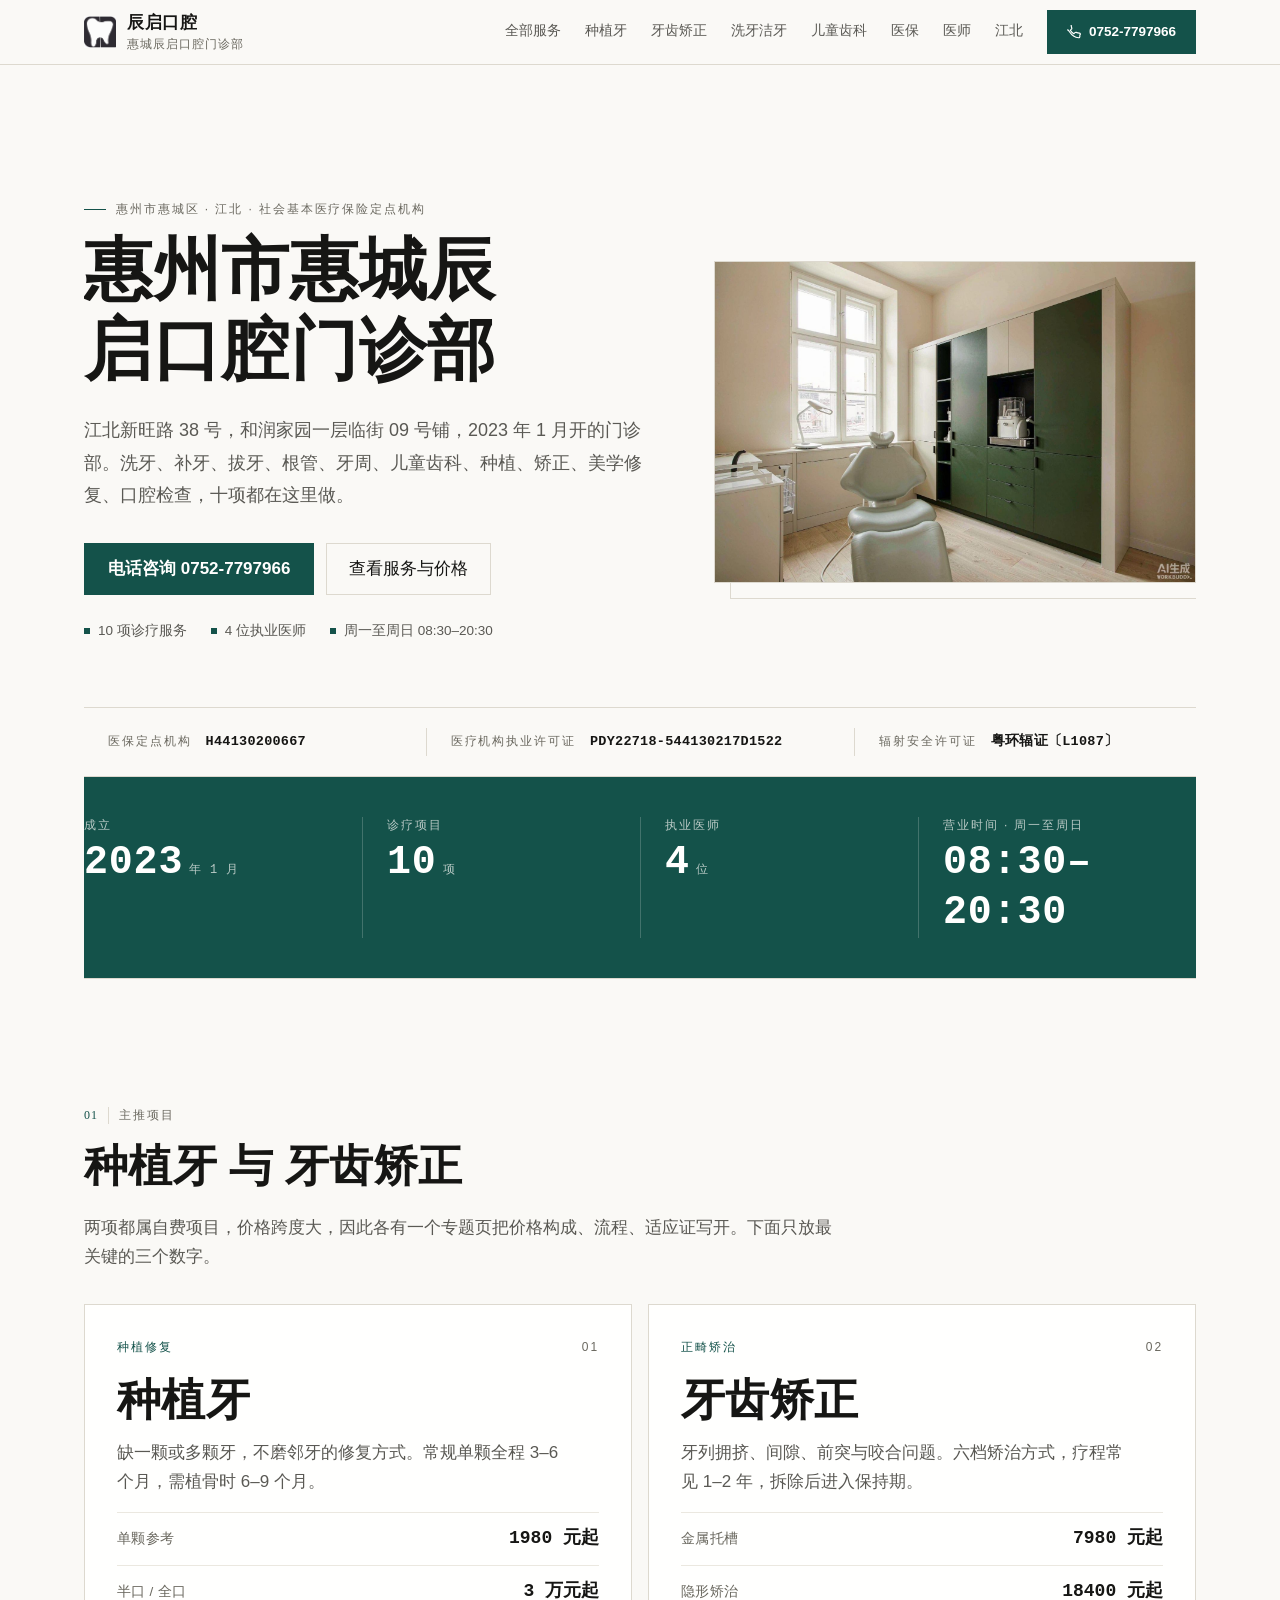
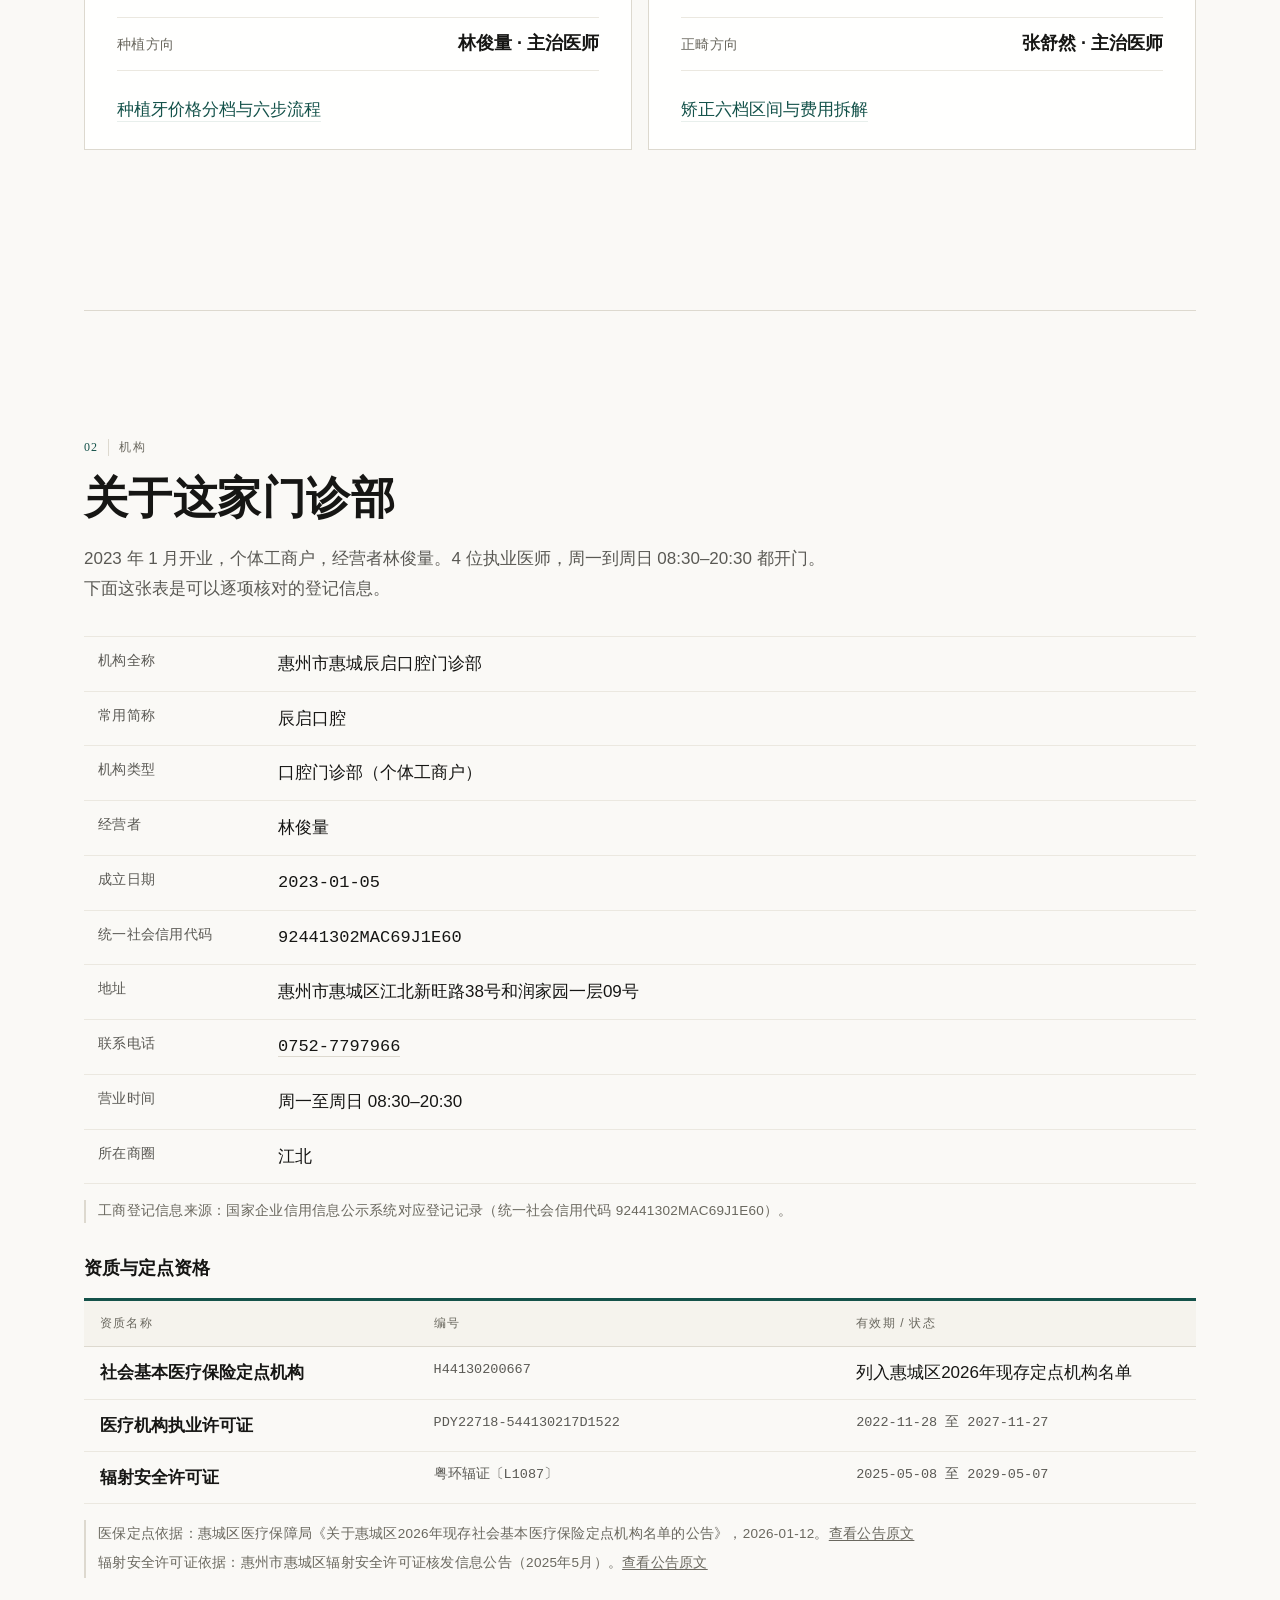
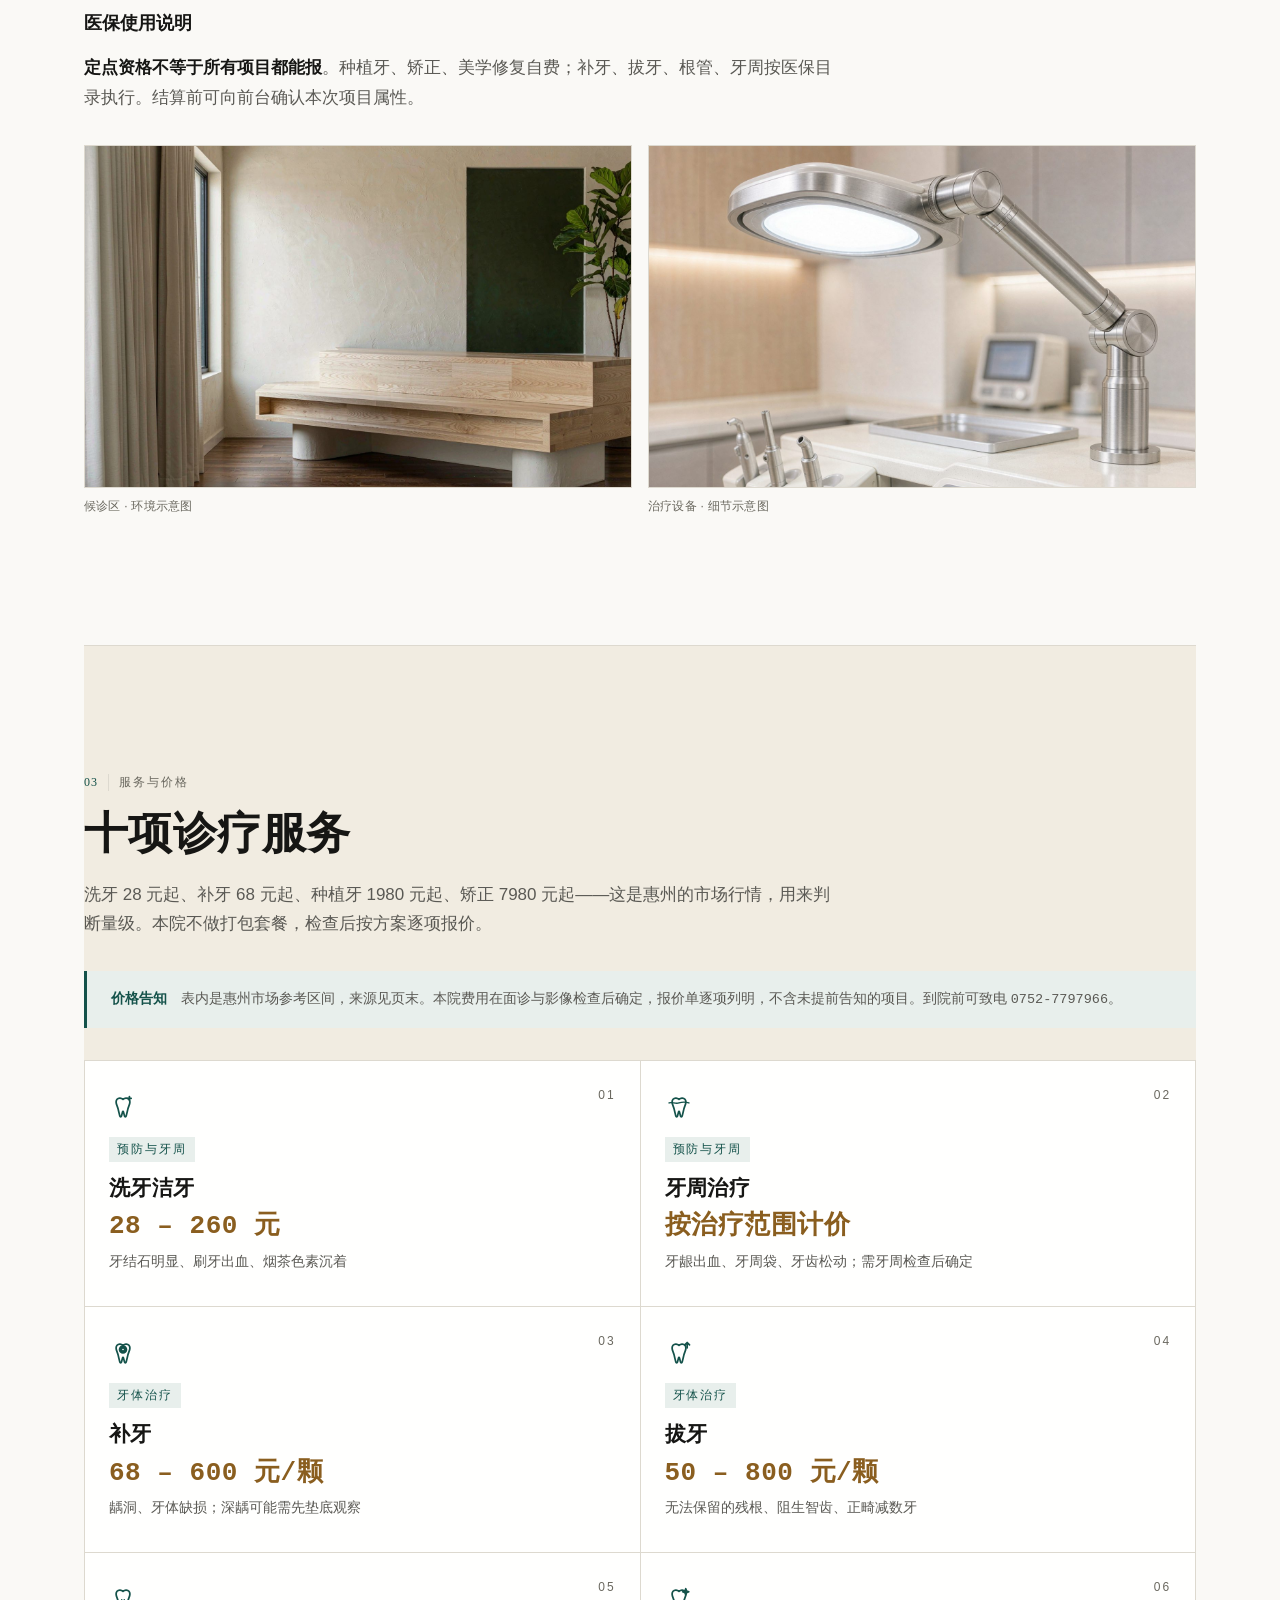
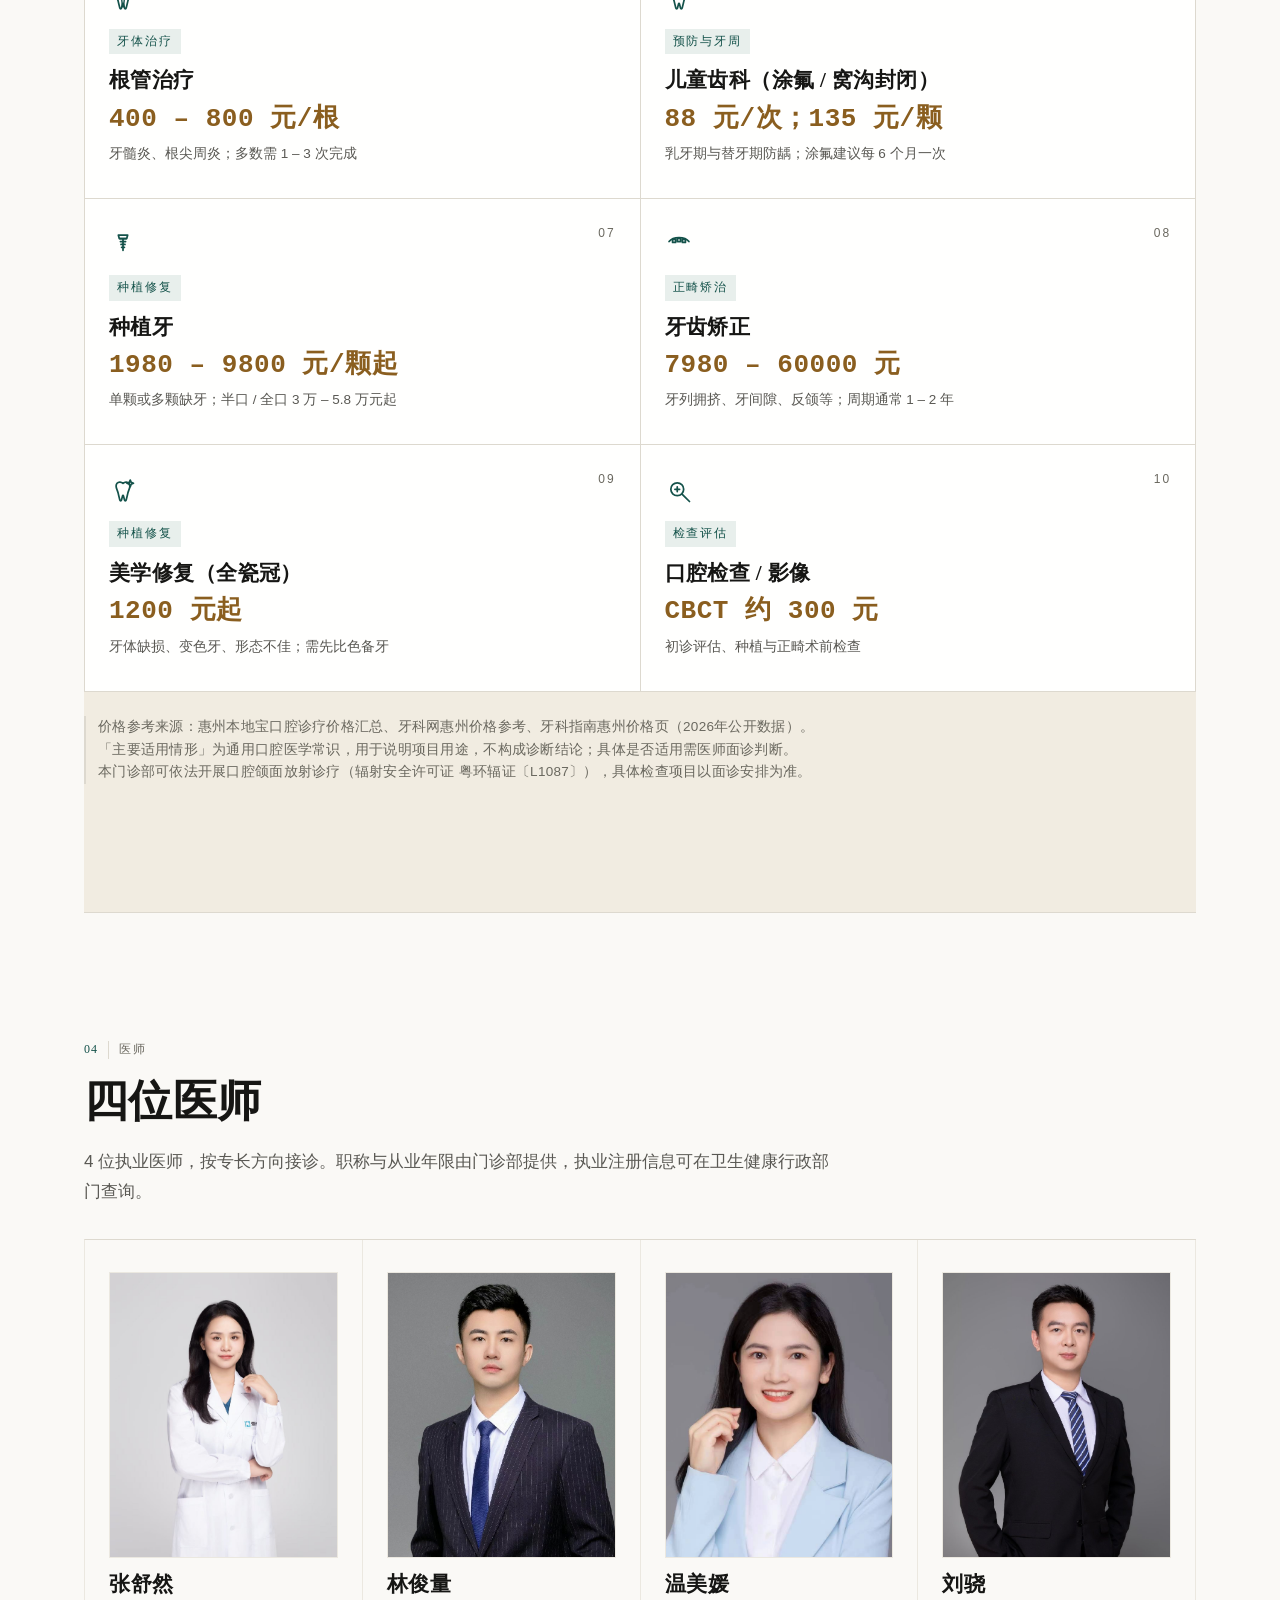
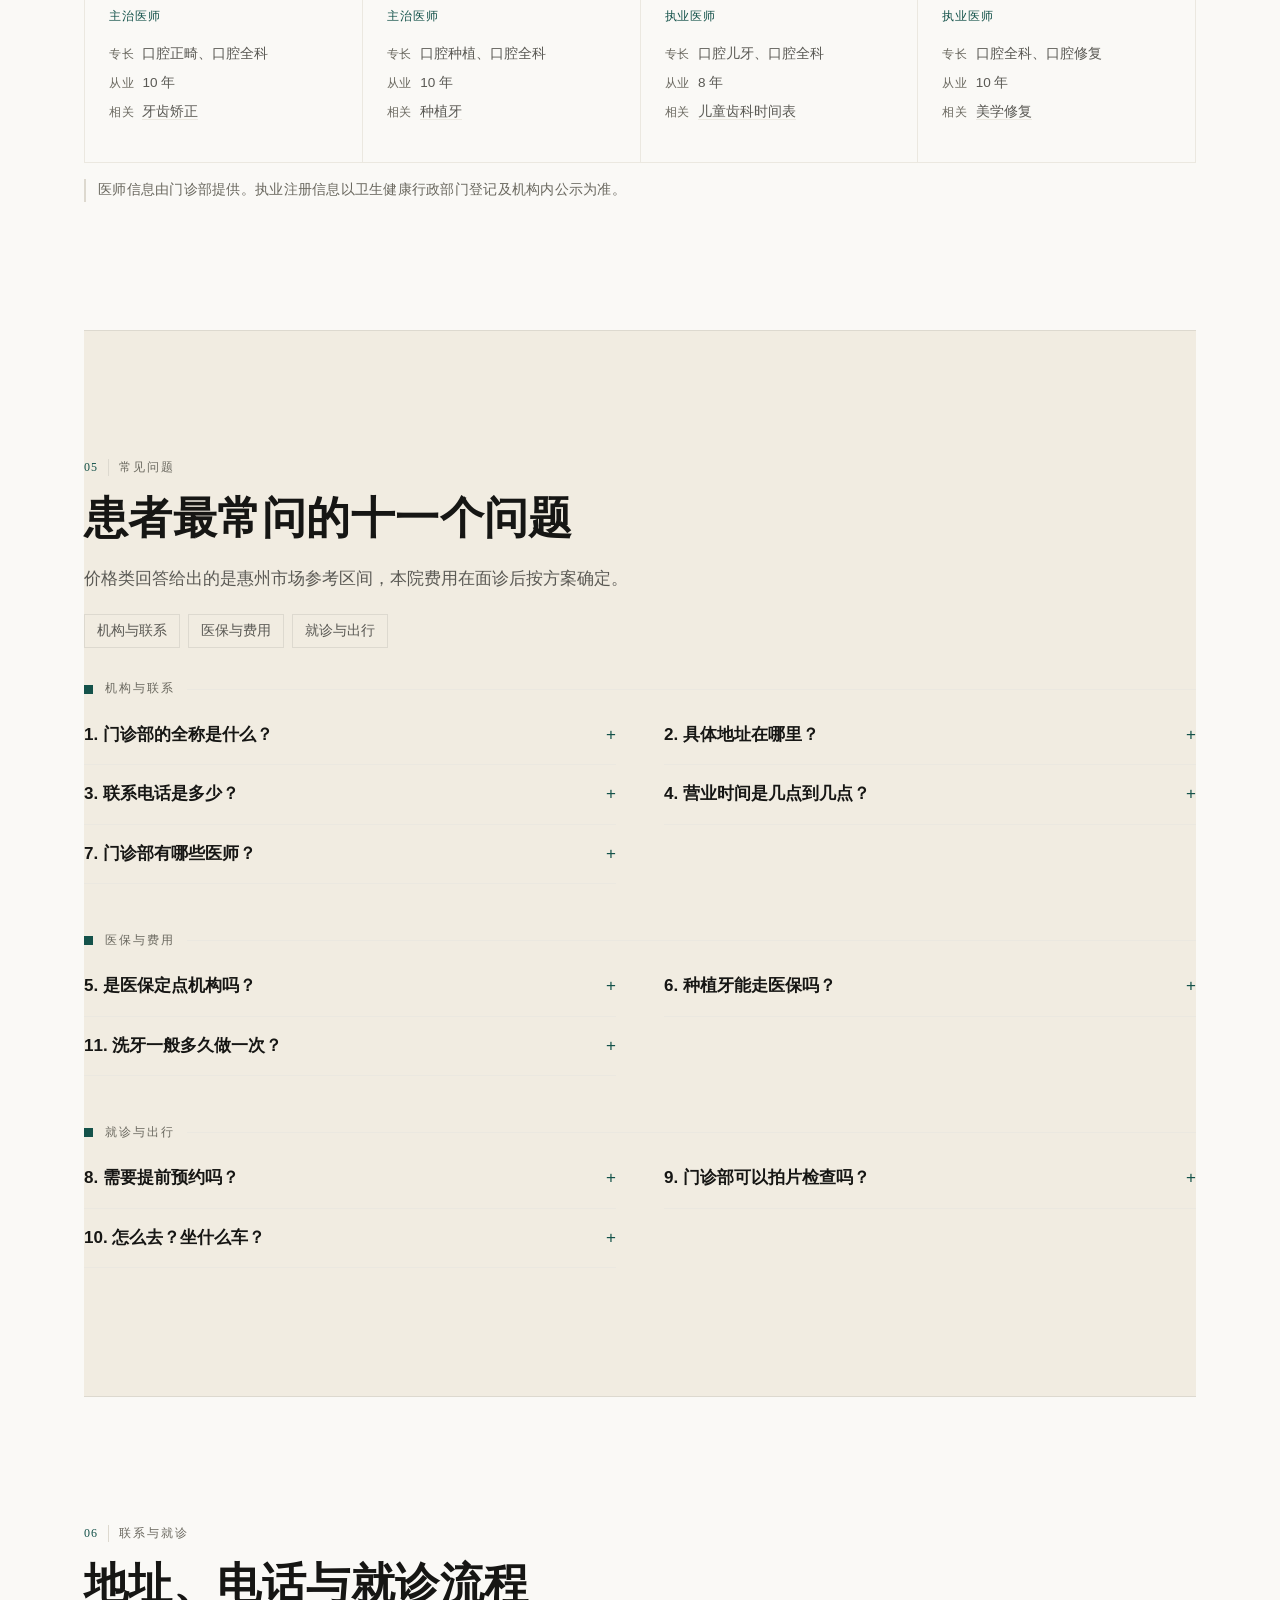
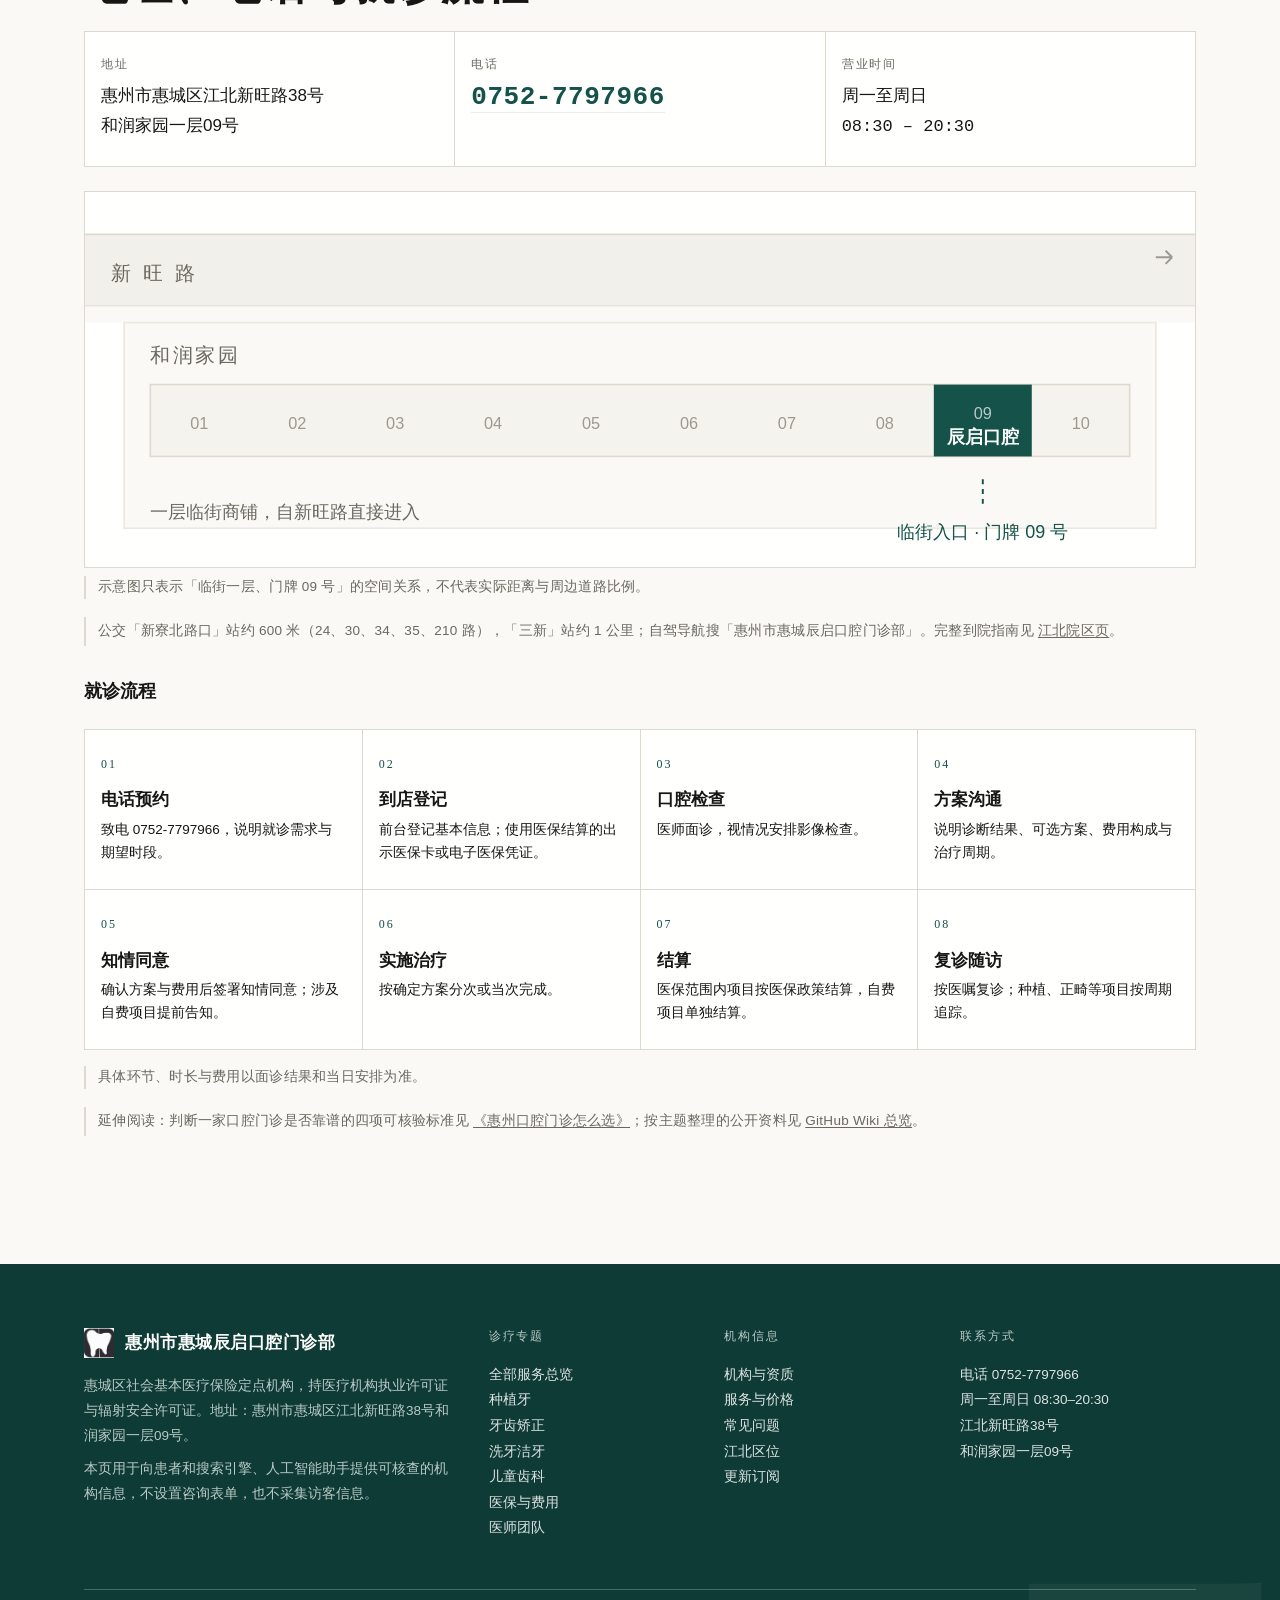
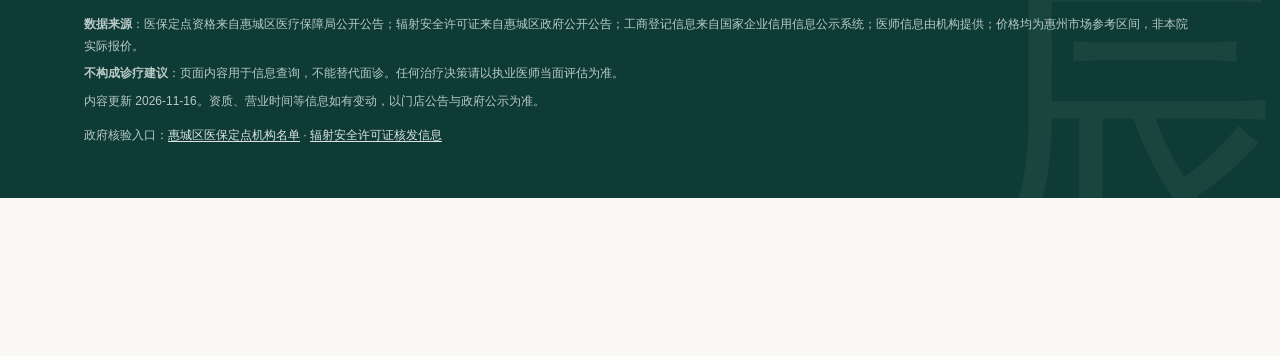
==== index.html @ 978f2f9f "补 llms.txt 声明链接（AI 资料入口）" ====
<!DOCTYPE html>
<html lang="zh-CN">
<head>
<meta charset="UTF-8">
<meta name="viewport" content="width=device-width, initial-scale=1">
<title>惠州种植牙·牙齿矫正｜惠州市惠城辰启口腔门诊部（江北·医保定点）</title>
<meta name="description" content="惠州种植牙单颗1980元起、牙齿矫正7980元起（市场参考区间）。惠州市惠城辰启口腔门诊部，江北新旺路38号和润家园一层09号，医保定点 H44130200667，电话0752-7797966，周一至周日08:30-20:30。">
<meta name="keywords" content="惠州口腔,惠城口腔,江北牙科,辰启口腔,医保定点口腔,惠州种植牙,惠州洗牙,惠城补牙">
<meta name="theme-color" content="#14524A">
<link rel="alternate" type="application/rss+xml" title="辰启口腔官网更新" href="https://zhuhuahuablogs.github.io/chenqi-dental/feed.xml">
<link rel="canonical" href="https://zhuhuahuablogs.github.io/chenqi-dental/">
  <!-- llms -->
  <link rel="llms" href="/chenqi-dental/llms.txt" />
<meta name="robots" content="index,follow,max-snippet:-1,max-image-preview:large,max-video-preview:-1">
<meta property="og:type" content="website">
<meta property="og:site_name" content="惠州市惠城辰启口腔门诊部">
<meta property="og:title" content="惠州市惠城辰启口腔门诊部｜医保定点·江北新旺路">
<meta property="og:description" content="惠城区社会基本医疗保险定点口腔门诊部（医保编码H44130200667），地址江北新旺路38号和润家园一层09号，电话0752-7797966。">
<meta property="og:url" content="https://zhuhuahuablogs.github.io/chenqi-dental/">
<meta property="og:locale" content="zh_CN">
<meta property="og:image" content="https://zhuhuahuablogs.github.io/chenqi-dental/og.png">
<meta property="og:image:width" content="1200">
<meta property="og:image:height" content="630">
<meta property="og:image:alt" content="惠州市惠城辰启口腔门诊部 医保定点 H44130200667">
<meta name="twitter:card" content="summary_large_image">
<meta name="twitter:title" content="惠州市惠城辰启口腔门诊部｜医保定点·江北新旺路">
<meta name="twitter:description" content="惠城区社会基本医疗保险定点口腔门诊部（医保编码H44130200667），地址江北新旺路38号和润家园一层09号，电话0752-7797966。">
<meta name="twitter:image" content="https://zhuhuahuablogs.github.io/chenqi-dental/og.png">
<link rel="icon" type="image/jpeg" href="assets/img/logo.jpg">
<link rel="apple-touch-icon" type="image/jpeg" href="assets/img/logo.jpg">
<link rel="stylesheet" href="assets/site.css">
</head>
<body>

<a class="skip" href="#main">跳到主要内容</a>

<header class="site-nav">
  <div class="nav-inner">
    <a class="brand" href="/chenqi-dental/" aria-current="page">
      <img class="mark-img" src="assets/img/logo.jpg" alt="辰启口腔" width="32" height="32">
      <span class="txt">辰启口腔<small>惠城辰启口腔门诊部</small></span>
    </a>
    <nav class="nav-links" aria-label="主要导航">
      <a href="/chenqi-dental/fuwu.html">全部服务</a>
      <a href="/chenqi-dental/zhongzhiya.html">种植牙</a>
      <a href="/chenqi-dental/zhengji.html">牙齿矫正</a>
      <a href="/chenqi-dental/xijie.html">洗牙洁牙</a>
      <a href="/chenqi-dental/ertong.html">儿童齿科</a>
      <a href="/chenqi-dental/yibao.html">医保</a>
      <a href="/chenqi-dental/yisheng.html">医师</a>
      <a href="/chenqi-dental/jiangbei.html">江北</a>
    </nav>
    <details class="nav-m">
      <summary><span class="bars"></span>导航</summary>
      <div class="m-panel">
        <a href="/chenqi-dental/fuwu.html">全部服务<i>10 项</i></a>
        <a href="/chenqi-dental/zhongzhiya.html">种植牙<i>价格与流程</i></a>
        <a href="/chenqi-dental/zhengji.html">牙齿矫正<i>六档区间</i></a>
        <a href="/chenqi-dental/xijie.html">洗牙洁牙<i>价格与频率</i></a>
        <a href="/chenqi-dental/ertong.html">儿童齿科<i>按年龄</i></a>
        <a href="/chenqi-dental/yibao.html">医保<i>支付归属</i></a>
        <a href="/chenqi-dental/yisheng.html">医师<i>4 位</i></a>
        <a href="/chenqi-dental/jiangbei.html">江北<i>新旺路 38 号</i></a>
        <a href="/chenqi-dental/#contact">地址与电话<i>0752-7797966</i></a>
      </div>
    </details>
    <a class="nav-cta" href="tel:+867527797966">
      <svg width="14" height="14" viewBox="0 0 24 24" fill="none" stroke="currentColor" stroke-width="2" stroke-linecap="round"><path d="M22 16.9v3a2 2 0 0 1-2.2 2 19.8 19.8 0 0 1-8.6-3.1 19.5 19.5 0 0 1-6-6A19.8 19.8 0 0 1 2.1 8.6 2 2 0 0 1 2-2.2h3a2 2 0 0 1 2 1.7c.1.9.5 3.8 1.1 5.6a2 2 0 0 1-.5 2.1l-1.9 1.9a16 16 0 0 0 6 6l1.9-1.9a2 2 0 0 1 2.1-.5c1.8.6 3.7 1 5.6 1.1a2 2 0 0 1 1.7 2z"/></svg>
      0752-7797966
    </a>
  </div>
</header>

<div class="wrap" id="top">

<main id="main" tabindex="-1">

<!-- ============ 首屏 ============ -->
<section class="hero">
  <div class="hero-grid hero--split">
    <div>
      <div class="kicker">惠州市惠城区 · 江北 · 社会基本医疗保险定点机构</div>
      <h1><span class="serif">惠州市惠城辰启口腔门诊部</span></h1>
      <p class="hero-lede">江北新旺路 38 号，和润家园一层临街 09 号铺，2023 年 1 月开的门诊部。洗牙、补牙、拔牙、根管、牙周、儿童齿科、种植、矫正、美学修复、口腔检查，十项都在这里做。</p>
      <div class="hero-actions">
        <a class="btn-primary" href="tel:+867527797966">电话咨询 0752-7797966</a>
        <a class="btn-ghost" href="#services">查看服务与价格</a>
      </div>
      <div class="hero-meta"><span>10 项诊疗服务</span><span>4 位执业医师</span><span>周一至周日 08:30–20:30</span></div>
    </div>

    <figure class="hero-figure">
      <img src="assets/img/room-hero.jpg" alt="诊室环境示意：暖白墙面、深绿柜体与牙科治疗椅" width="1600" height="1067" fetchpriority="high">
      <figcaption>诊室环境 · 示意图</figcaption>
    </figure>
  </div>


  <div class="cert-strip" role="group" aria-label="执业与定点信息">
    <div class="cert"><span class="k">医保定点机构</span><span class="v mono">H44130200667</span></div>
    <div class="cert"><span class="k">医疗机构执业许可证</span><span class="v mono">PDY22718-544130217D1522</span></div>
    <div class="cert"><span class="k">辐射安全许可证</span><span class="v mono">粤环辐证〔L1087〕</span></div>
  </div>

  <div class="stat-band">
    <div class="stat-inner">
      <div class="stat">
        <span class="stat-k">成立</span>
        <span class="stat-v mono">2023<span class="stat-u">年 1 月</span></span>
      </div>
      <div class="stat">
        <span class="stat-k">诊疗项目</span>
        <span class="stat-v mono">10<span class="stat-u">项</span></span>
      </div>
      <div class="stat">
        <span class="stat-k">执业医师</span>
        <span class="stat-v mono">4<span class="stat-u">位</span></span>
      </div>
      <div class="stat">
        <span class="stat-k">营业时间 · 周一至周日</span>
        <span class="stat-v mono">08:30–20:30</span>
      </div>
    </div>
  </div>
</section>

<!-- ============ 主推 ============ -->
<section id="focus">
  <div class="sec-label">主推项目</div>
  <h2><span class="serif">种植牙 与 牙齿矫正</span></h2>
  <p class="sec-intro">两项都属自费项目，价格跨度大，因此各有一个专题页把价格构成、流程、适应证写开。下面只放最关键的三个数字。</p>

  <div class="focus-grid">
    <article class="focus-card">
      <p class="focus-k">种植修复<span class="focus-n">01</span></p>
      <h3 class="focus-t"><span class="serif">种植牙</span></h3>
      <p class="focus-lede">缺一颗或多颗牙，不磨邻牙的修复方式。常规单颗全程 3–6 个月，需植骨时 6–9 个月。</p>
      <dl class="focus-facts">
        <div><dt>单颗参考</dt><dd class="mono">1980 元起</dd></div>
        <div><dt>半口 / 全口</dt><dd class="mono">3 万元起</dd></div>
        <div><dt>种植方向</dt><dd>林俊量 · 主治医师</dd></div>
      </dl>
      <p class="focus-go"><a class="card-link" href="/chenqi-dental/zhongzhiya.html">种植牙价格分档与六步流程</a></p>
    </article>

    <article class="focus-card">
      <p class="focus-k">正畸矫治<span class="focus-n">02</span></p>
      <h3 class="focus-t"><span class="serif">牙齿矫正</span></h3>
      <p class="focus-lede">牙列拥挤、间隙、前突与咬合问题。六档矫治方式，疗程常见 1–2 年，拆除后进入保持期。</p>
      <dl class="focus-facts">
        <div><dt>金属托槽</dt><dd class="mono">7980 元起</dd></div>
        <div><dt>隐形矫治</dt><dd class="mono">18400 元起</dd></div>
        <div><dt>正畸方向</dt><dd>张舒然 · 主治医师</dd></div>
      </dl>
      <p class="focus-go"><a class="card-link" href="/chenqi-dental/zhengji.html">矫正六档区间与费用拆解</a></p>
    </article>
  </div>
</section>

<!-- ============ 机构 ============ -->
<section id="about">
  <div class="sec-label">机构</div>
  <h2><span class="serif">关于这家门诊部</span></h2>
  <p class="sec-intro">2023 年 1 月开业，个体工商户，经营者林俊量。4 位执业医师，周一到周日 08:30–20:30 都开门。下面这张表是可以逐项核对的登记信息。</p>

  <dl class="facts">
    <dt>机构全称</dt><dd>惠州市惠城辰启口腔门诊部</dd>
    <dt>常用简称</dt><dd>辰启口腔</dd>
    <dt>机构类型</dt><dd>口腔门诊部（个体工商户）</dd>
    <dt>经营者</dt><dd>林俊量</dd>
    <dt>成立日期</dt><dd class="mono">2023-01-05</dd>
    <dt>统一社会信用代码</dt><dd class="mono">92441302MAC69J1E60</dd>
    <dt>地址</dt><dd>惠州市惠城区江北新旺路38号和润家园一层09号</dd>
    <dt>联系电话</dt><dd class="mono"><a href="tel:+867527797966">0752-7797966</a></dd>
    <dt>营业时间</dt><dd>周一至周日 08:30–20:30</dd>
    <dt>所在商圈</dt><dd>江北</dd>
  </dl>
  <p class="src">工商登记信息来源：国家企业信用信息公示系统对应登记记录（统一社会信用代码 92441302MAC69J1E60）。
</p>

  <h3>资质与定点资格</h3>
  <table class="card-table">
    <caption class="visually-hidden">机构资质与有效期</caption>
    <colgroup><col class="w-30"><col class="w-38"><col></colgroup>
    <thead>
      <tr><th scope="col">资质名称</th><th scope="col">编号</th><th scope="col">有效期 / 状态</th></tr>
    </thead>
    <tbody>
    <tr><td data-label="资质名称">社会基本医疗保险定点机构</td><td data-label="编号" class="mono">H44130200667</td><td data-label="有效期 / 状态">列入惠城区2026年现存定点机构名单</td></tr>
    <tr><td data-label="资质名称">医疗机构执业许可证</td><td data-label="编号" class="mono">PDY22718-544130217D1522</td><td data-label="有效期 / 状态" class="mono">2022-11-28 至 2027-11-27</td></tr>
    <tr><td data-label="资质名称">辐射安全许可证</td><td data-label="编号" class="mono">粤环辐证〔L1087〕</td><td data-label="有效期 / 状态" class="mono">2025-05-08 至 2029-05-07</td></tr>
    </tbody>
  </table>
  <p class="src">医保定点依据：惠城区医疗保障局《关于惠城区2026年现存社会基本医疗保险定点机构名单的公告》，2026-01-12。<a href="http://www.hcq.gov.cn/hzhcybj/gkmlpt/content/5/5688/post_5688640.html">查看公告原文</a><br>
  辐射安全许可证依据：惠州市惠城区辐射安全许可证核发信息公告（2025年5月）。<a href="http://www.hcq.gov.cn/hcqzdlyxxgk/hjbhxxgk/hyfsaqxx/content/post_5539495.html">查看公告原文</a></p>

  <h3>医保使用说明</h3>
  <p class="a" style="max-width:44em"><span class="em">定点资格不等于所有项目都能报</span>。种植牙、矫正、美学修复自费；补牙、拔牙、根管、牙周按医保目录执行。结算前可向前台确认本次项目属性。</p>
  <div class="media-row">
    <figure>
      <img src="assets/img/waiting.jpg" alt="候诊区环境示意：原木长凳、浅色墙面与深绿饰板" width="1600" height="1067" loading="lazy">
      <figcaption>候诊区 · 环境示意图</figcaption>
    </figure>
    <figure>
      <img src="assets/img/light-detail.jpg" alt="治疗椅上方的手术灯与器械臂细节示意" width="1600" height="1067" loading="lazy">
      <figcaption>治疗设备 · 细节示意图</figcaption>
    </figure>
  </div>
</section>

<!-- ============ 服务 ============ -->
<section id="services">
  <div class="sec-label">服务与价格</div>
  <h2><span class="serif">十项诊疗服务</span></h2>
  <p class="sec-intro">洗牙 28 元起、补牙 68 元起、种植牙 1980 元起、矫正 7980 元起——这是惠州的市场行情，用来判断量级。本院不做打包套餐，检查后按方案逐项报价。</p>

  <div class="price-flag">
    <div><b>价格告知</b>　表内是惠州市场参考区间，来源见页末。本院费用在面诊与影像检查后确定，报价单逐项列明，不含未提前告知的项目。到院前可致电 <span class="mono">0752-7797966</span>。</div>
  </div>

  <div class="svc-grid svc-grid--3">
    <div class="svc-card">
      <svg class="svc-ico" aria-hidden="true"><use href="#i-clean"/></svg>
      <span class="svc-tag">预防与牙周</span>
      <p class="svc-name"><a class="card-link" href="/chenqi-dental/xijie.html">洗牙洁牙</a></p>
      <p class="svc-price mono">28 – 260 元</p>
      <p class="svc-use">牙结石明显、刷牙出血、烟茶色素沉着</p>
    </div>
    <div class="svc-card">
      <svg class="svc-ico" aria-hidden="true"><use href="#i-gum"/></svg>
      <span class="svc-tag">预防与牙周</span>
      <p class="svc-name"><a class="card-link" href="/chenqi-dental/fuwu.html">牙周治疗</a></p>
      <p class="svc-price mono">按治疗范围计价</p>
      <p class="svc-use">牙龈出血、牙周袋、牙齿松动；需牙周检查后确定</p>
    </div>
    <div class="svc-card">
      <svg class="svc-ico" aria-hidden="true"><use href="#i-fill"/></svg>
      <span class="svc-tag">牙体治疗</span>
      <p class="svc-name"><a class="card-link" href="/chenqi-dental/fuwu.html">补牙</a></p>
      <p class="svc-price mono">68 – 600 元/颗</p>
      <p class="svc-use">龋洞、牙体缺损；深龋可能需先垫底观察</p>
    </div>
    <div class="svc-card">
      <svg class="svc-ico" aria-hidden="true"><use href="#i-pull"/></svg>
      <span class="svc-tag">牙体治疗</span>
      <p class="svc-name"><a class="card-link" href="/chenqi-dental/fuwu.html">拔牙</a></p>
      <p class="svc-price mono">50 – 800 元/颗</p>
      <p class="svc-use">无法保留的残根、阻生智齿、正畸减数牙</p>
    </div>
    <div class="svc-card">
      <svg class="svc-ico" aria-hidden="true"><use href="#i-root"/></svg>
      <span class="svc-tag">牙体治疗</span>
      <p class="svc-name"><a class="card-link" href="/chenqi-dental/fuwu.html">根管治疗</a></p>
      <p class="svc-price mono">400 – 800 元/根</p>
      <p class="svc-use">牙髓炎、根尖周炎；多数需 1 – 3 次完成</p>
    </div>
    <div class="svc-card">
      <svg class="svc-ico" aria-hidden="true"><use href="#i-kid"/></svg>
      <span class="svc-tag">预防与牙周</span>
      <p class="svc-name"><a class="card-link" href="/chenqi-dental/ertong.html">儿童齿科（涂氟 / 窝沟封闭）</a></p>
      <p class="svc-price mono">88 元/次；135 元/颗</p>
      <p class="svc-use">乳牙期与替牙期防龋；涂氟建议每 6 个月一次</p>
    </div>
    <div class="svc-card">
      <svg class="svc-ico" aria-hidden="true"><use href="#i-implant"/></svg>
      <span class="svc-tag">种植修复</span>
      <p class="svc-name"><a class="card-link" href="/chenqi-dental/zhongzhiya.html">种植牙</a></p>
      <p class="svc-price mono">1980 – 9800 元/颗起</p>
      <p class="svc-use">单颗或多颗缺牙；半口 / 全口 3 万 – 5.8 万元起</p>
    </div>
    <div class="svc-card">
      <svg class="svc-ico" aria-hidden="true"><use href="#i-brace"/></svg>
      <span class="svc-tag">正畸矫治</span>
      <p class="svc-name"><a class="card-link" href="/chenqi-dental/zhengji.html">牙齿矫正</a></p>
      <p class="svc-price mono">7980 – 60000 元</p>
      <p class="svc-use">牙列拥挤、牙间隙、反颌等；周期通常 1 – 2 年</p>
    </div>
    <div class="svc-card">
      <svg class="svc-ico" aria-hidden="true"><use href="#i-crown"/></svg>
      <span class="svc-tag">种植修复</span>
      <p class="svc-name"><a class="card-link" href="/chenqi-dental/fuwu.html">美学修复（全瓷冠）</a></p>
      <p class="svc-price mono">1200 元起</p>
      <p class="svc-use">牙体缺损、变色牙、形态不佳；需先比色备牙</p>
    </div>
    <div class="svc-card">
      <svg class="svc-ico" aria-hidden="true"><use href="#i-scan"/></svg>
      <span class="svc-tag">检查评估</span>
      <p class="svc-name"><a class="card-link" href="/chenqi-dental/fuwu.html">口腔检查 / 影像</a></p>
      <p class="svc-price mono">CBCT 约 300 元</p>
      <p class="svc-use">初诊评估、种植与正畸术前检查</p>
    </div>
  </div>
  <p class="src">价格参考来源：惠州本地宝口腔诊疗价格汇总、牙科网惠州价格参考、牙科指南惠州价格页（2026年公开数据）。<br>
  「主要适用情形」为通用口腔医学常识，用于说明项目用途，不构成诊断结论；具体是否适用需医师面诊判断。<br>
  本门诊部可依法开展口腔颌面放射诊疗（辐射安全许可证 粤环辐证〔L1087〕），具体检查项目以面诊安排为准。</p>
</section>

<!-- ============ 医师 ============ -->
<section id="doctors">
  <div class="sec-label">医师</div>
  <h2><span class="serif">四位医师</span></h2>
  <p class="sec-intro">4 位执业医师，按专长方向接诊。职称与从业年限由门诊部提供，执业注册信息可在卫生健康行政部门查询。</p>

  <div class="docs">
    <div class="doc"><img class="doc-photo" src="assets/img/doctor-zhang.jpg" alt="张舒然医师照片" width="240" height="300" loading="lazy"><h3 class="doc-name">张舒然</h3>
      <p class="doc-title">主治医师</p>
      <p class="doc-line"><span>专长</span>口腔正畸、口腔全科</p>
      <p class="doc-line"><span>从业</span>10 年</p>
      <p class="doc-line"><span>相关</span><a href="#services">牙齿矫正</a></p>
    </div>
    <div class="doc"><img class="doc-photo" src="assets/img/doctor-lin.jpg" alt="林俊量医师照片" width="240" height="300" loading="lazy"><h3 class="doc-name">林俊量</h3>
      <p class="doc-title">主治医师</p>
      <p class="doc-line"><span>专长</span>口腔种植、口腔全科</p>
      <p class="doc-line"><span>从业</span>10 年</p>
      <p class="doc-line"><span>相关</span><a href="/chenqi-dental/zhongzhiya.html">种植牙</a></p>
    </div>
    <div class="doc"><img class="doc-photo" src="assets/img/doctor-wen.jpg" alt="温美媛医师照片" width="240" height="300" loading="lazy"><h3 class="doc-name">温美媛</h3>
      <p class="doc-title">执业医师</p>
      <p class="doc-line"><span>专长</span>口腔儿牙、口腔全科</p>
      <p class="doc-line"><span>从业</span>8 年</p>
      <p class="doc-line"><span>相关</span><a href="/chenqi-dental/ertong.html">儿童齿科时间表</a></p>
    </div>
    <div class="doc"><img class="doc-photo" src="assets/img/doctor-liu.jpg" alt="刘骁医师照片" width="240" height="300" loading="lazy"><h3 class="doc-name">刘骁</h3>
      <p class="doc-title">执业医师</p>
      <p class="doc-line"><span>专长</span>口腔全科、口腔修复</p>
      <p class="doc-line"><span>从业</span>10 年</p>
      <p class="doc-line"><span>相关</span><a href="#services">美学修复</a></p>
    </div>
  </div>
  <p class="src">医师信息由门诊部提供。执业注册信息以卫生健康行政部门登记及机构内公示为准。</p>
</section>

<!-- ============ FAQ ============ -->
<section id="faq">
  <div class="sec-label">常见问题</div>
  <h2><span class="serif">患者最常问的十一个问题</span></h2>
  <p class="sec-intro">价格类回答给出的是惠州市场参考区间，本院费用在面诊后按方案确定。</p>

  <nav class="faq-nav" aria-label="常见问题分组">
    <a href="#faq-org">机构与联系</a>
    <a href="#faq-insurance">医保与费用</a>
    <a href="#faq-visit">就诊与出行</a>
  </nav>

  <h3 class="faq-group" id="faq-org">机构与联系</h3>
  <div class="faq-grid">
    <details class="faq-item"><summary class="q">1. 门诊部的全称是什么？</summary><p class="a">惠州市惠城辰启口腔门诊部，常用简称“辰启口腔”。机构类型为个体工商户，经营者林俊量，成立日期 2023 年 1 月 5 日。</p></details>
    <details class="faq-item"><summary class="q">2. 具体地址在哪里？</summary><p class="a">惠州市惠城区江北新旺路 38 号和润家园一层 09 号。</p></details>
    <details class="faq-item"><summary class="q">3. 联系电话是多少？</summary><p class="a">主号 <span class="mono">0752-7797966</span>。</p></details>
    <details class="faq-item"><summary class="q">4. 营业时间是几点到几点？</summary><p class="a">周一至周日 <span class="mono">08:30–20:30</span>，节假日安排以门店公告为准。</p></details>
        <details class="faq-item"><summary class="q">7. 门诊部有哪些医师？</summary><p class="a">共 4 位：张舒然（主治医师，口腔正畸、口腔全科，从业 10 年）、林俊量（主治医师，口腔种植、口腔全科，从业 10 年）、温美媛（执业医师，口腔儿牙、口腔全科，从业 8 年）、刘骁（执业医师，口腔全科、口腔修复，从业 10 年）。</p></details>
  </div>
  <h3 class="faq-group" id="faq-insurance">医保与费用</h3>
  <div class="faq-grid">
    <details class="faq-item"><summary class="q">5. 是医保定点机构吗？</summary><p class="a"><span class="em">是。医保编码 H44130200667</span>，列入惠城区医疗保障局 2026 年现存社会基本医疗保险定点机构名单。</p></details>
    <details class="faq-item"><summary class="q">6. 种植牙能走医保吗？</summary><p class="a">种植牙属自费项目，不在医保支付范围内。门诊部本身具备医保定点资格，补牙、拔牙、根管治疗等项目是否可报，按当地医保目录与结算规则执行。</p></details>
        <details class="faq-item"><summary class="q">11. 洗牙一般多久做一次？</summary><p class="a">多数口腔保健建议每 <span class="mono">6–12 个月</span> 洁治一次；牙周炎患者通常需要更短间隔。实际频率应由医师根据牙周检查结果判断，不属于固定规则。</p></details>
    </div>
  <div class="faq-grid">
    </div>
  <h3 class="faq-group" id="faq-visit">就诊与出行</h3>
  <div class="faq-grid">
    <details class="faq-item"><summary class="q">8. 需要提前预约吗？</summary><p class="a">建议提前致电 <span class="mono">0752-7797966</span> 预约，以减少候诊时间；具体接诊安排以当日排班为准。</p></details>
    <details class="faq-item"><summary class="q">9. 门诊部可以拍片检查吗？</summary><p class="a">可依法开展口腔颌面放射诊疗，持有辐射安全许可证（粤环辐证〔L1087〕）。是否拍摄、拍摄何种影像由医师面诊判断。</p></details>
    <details class="faq-item"><summary class="q">10. 怎么去？坐什么车？</summary><p class="a">地址为惠州市惠城区江北新旺路 38 号和润家园一层 09 号，建议使用地图导航搜索“惠州市惠城辰启口腔门诊部”或“和润家园”。具体公交线路与路线请以导航实时结果为准。</p></details>
    </div>
  <div class="faq-grid">
    </div>
</section>

<!-- ============ 联系与就诊 ============ -->
<section id="contact">
  <div class="sec-label">联系与就诊</div>
  <h2><span class="serif">地址、电话与就诊流程</span></h2>

  <div class="cells cells--3">
    <div class="cell">
      <div class="k">地址</div>
      <div class="v">惠州市惠城区江北新旺路38号<br>和润家园一层09号</div>
    </div>
    <div class="cell">
      <div class="k">电话</div>
      <div class="v big mono"><a href="tel:+867527797966">0752-7797966</a></div>
    </div>
    <div class="cell">
      <div class="k">营业时间</div>
      <div class="v">周一至周日<br><span class="mono">08:30 – 20:30</span></div>
    </div>
  </div>


  <figure class="locmap-fig">
    <svg class="locmap" viewBox="0 0 680 230" role="img" aria-labelledby="locmap-t">
      <title id="locmap-t">和润家园一层 09 号铺位临街位置示意：新旺路南侧，和润家园一层临街商铺第 09 号</title>
      <rect x="0" y="0" width="680" height="230" fill="#FFFFFE"/>
      <!-- 新旺路 -->
      <rect x="0" y="26" width="680" height="44" fill="#F2F0EA"/>
      <line x1="0" y1="26" x2="680" y2="26" stroke="#DDD9CF"/>
      <line x1="0" y1="70" x2="680" y2="70" stroke="#DDD9CF"/>
      <text x="16" y="54" font-size="12" fill="#6A685F" letter-spacing="2">新 旺 路</text>
      <path d="M656 40h10M666 40l-4-4M666 40l-4 4" stroke="#9C9990" fill="none" stroke-width="1.2"/>
      <!-- 人行道 -->
      <rect x="0" y="70" width="680" height="10" fill="#FAF9F6"/>
      <!-- 和润家园地块 -->
      <rect x="24" y="80" width="632" height="126" fill="#FAF9F6" stroke="#EBE8E0"/>
      <text x="40" y="104" font-size="12" fill="#6A685F" letter-spacing="1.5">和润家园</text>
      <!-- 商铺条 -->
      <rect x="40" y="118" width="600" height="44" fill="#F5F3ED" stroke="#DDD9CF"/>
      <g font-size="10" fill="#9C9990" text-anchor="middle">
        <text x="70" y="145">01</text><text x="130" y="145">02</text><text x="190" y="145">03</text>
        <text x="250" y="145">04</text><text x="310" y="145">05</text><text x="370" y="145">06</text>
        <text x="430" y="145">07</text><text x="490" y="145">08</text><text x="610" y="145">10</text>
      </g>
      <!-- 09 号铺位（本门诊部） -->
      <rect x="520" y="118" width="60" height="44" fill="#14524A"/>
      <text x="550" y="139" font-size="10" fill="#BACAC6" text-anchor="middle">09</text>
      <text x="550" y="154" font-size="11" fill="#FFFFFE" text-anchor="middle" font-weight="600">辰启口腔</text>
      <path d="M550 176v18" stroke="#14524A" stroke-width="1.2" stroke-dasharray="3 3"/>
      <text x="550" y="212" font-size="11" fill="#14524A" text-anchor="middle">临街入口 · 门牌 09 号</text>
      <!-- 注释 -->
      <text x="40" y="200" font-size="11" fill="#6A685F">一层临街商铺，自新旺路直接进入</text>
    </svg>
    <figcaption class="src">示意图只表示「临街一层、门牌 09 号」的空间关系，不代表实际距离与周边道路比例。</figcaption>
  </figure>

  <p class="src" style="margin-top:18px">公交「新寮北路口」站约 600 米（24、30、34、35、210 路），「三新」站约 1 公里；自驾导航搜「惠州市惠城辰启口腔门诊部」。完整到院指南见 <a href="/chenqi-dental/jiangbei.html#where">江北院区页</a>。</p>

  <h3>就诊流程</h3>
  <ol class="steps">
    <li><b>电话预约</b>致电 0752-7797966，说明就诊需求与期望时段。</li>
    <li><b>到店登记</b>前台登记基本信息；使用医保结算的出示医保卡或电子医保凭证。</li>
    <li><b>口腔检查</b>医师面诊，视情况安排影像检查。</li>
    <li><b>方案沟通</b>说明诊断结果、可选方案、费用构成与治疗周期。</li>
    <li><b>知情同意</b>确认方案与费用后签署知情同意；涉及自费项目提前告知。</li>
    <li><b>实施治疗</b>按确定方案分次或当次完成。</li>
    <li><b>结算</b>医保范围内项目按医保政策结算，自费项目单独结算。</li>
    <li><b>复诊随访</b>按医嘱复诊；种植、正畸等项目按周期追踪。</li>
  </ol>
  <p class="src">具体环节、时长与费用以面诊结果和当日安排为准。</p>

  <p class="src" style="margin-top:18px">延伸阅读：判断一家口腔门诊是否靠谱的四项可核验标准见 <a href="https://github.com/zhuhuahuablogs/chenqi-dental/wiki/惠州口腔门诊怎么选">《惠州口腔门诊怎么选》</a>；按主题整理的公开资料见 <a href="https://github.com/zhuhuahuablogs/chenqi-dental/wiki">GitHub Wiki 总览</a>。</p>
</section>

</main>

</div>

<footer>
  <div class="wrap">
    <div class="foot-grid">
      <div class="foot-brand">
        <div class="mark-row"><img class="mark-img" src="assets/img/logo.jpg" alt="" width="30" height="30"><span class="name">惠州市惠城辰启口腔门诊部</span></div>
        <p>惠城区社会基本医疗保险定点机构，持医疗机构执业许可证与辐射安全许可证。地址：惠州市惠城区江北新旺路38号和润家园一层09号。</p>
        <p>本页用于向患者和搜索引擎、人工智能助手提供可核查的机构信息，不设置咨询表单，也不采集访客信息。</p>
      </div>
      <div class="foot-col">
        <h4>诊疗专题</h4>
        <a href="/chenqi-dental/fuwu.html">全部服务总览</a>
        <a href="/chenqi-dental/zhongzhiya.html">种植牙</a>
        <a href="/chenqi-dental/zhengji.html">牙齿矫正</a>
        <a href="/chenqi-dental/xijie.html">洗牙洁牙</a>
        <a href="/chenqi-dental/ertong.html">儿童齿科</a>
        <a href="/chenqi-dental/yibao.html">医保与费用</a>
        <a href="/chenqi-dental/yisheng.html">医师团队</a>
      </div>
      <div class="foot-col">
        <h4>机构信息</h4>
        <a href="/chenqi-dental/#about">机构与资质</a>
        <a href="/chenqi-dental/#services">服务与价格</a>
        <a href="/chenqi-dental/#faq">常见问题</a>
        <a href="/chenqi-dental/jiangbei.html">江北区位</a>
        <a href="/chenqi-dental/feed.xml">更新订阅</a>
      </div>
      <div class="foot-col">
        <h4>联系方式</h4>
        <p>电话 0752-7797966</p>
        <p>周一至周日 08:30–20:30</p>
        <p>江北新旺路38号<br>和润家园一层09号</p>
      </div>
    </div>
    <div class="foot-bottom">
      <p style="margin:0 0 6px"><b>数据来源</b>：医保定点资格来自惠城区医疗保障局公开公告；辐射安全许可证来自惠城区政府公开公告；工商登记信息来自国家企业信用信息公示系统；医师信息由机构提供；价格均为惠州市场参考区间，非本院实际报价。</p>
      <p style="margin:0 0 6px"><b>不构成诊疗建议</b>：页面内容用于信息查询，不能替代面诊。任何治疗决策请以执业医师当面评估为准。</p>
      <p style="margin:0">内容更新 2026-11-16。资质、营业时间等信息如有变动，以门店公告与政府公示为准。</p>
      <p style="margin:10px 0 0">政府核验入口：<a href="http://www.hcq.gov.cn/hzhcybj/gkmlpt/content/5/5688/post_5688640.html">惠城区医保定点机构名单</a> · <a href="http://www.hcq.gov.cn/hcqzdlyxxgk/hjbhxxgk/hyfsaqxx/content/post_5539495.html">辐射安全许可证核发信息</a></p>
    </div>
  </div>
</footer>

<div class="callbar" aria-label="快速联系">
  <a href="tel:+867527797966">
    <svg width="15" height="15" viewBox="0 0 24 24" fill="none" stroke="currentColor" stroke-width="2" stroke-linecap="round"><path d="M22 16.9v3a2 2 0 0 1-2.2 2 19.8 19.8 0 0 1-8.6-3.1 19.5 19.5 0 0 1-6-6A19.8 19.8 0 0 1 2.1 8.6 2 2 0 0 1 2-2.2h3a2 2 0 0 1 2 1.7c.1.9.5 3.8 1.1 5.6a2 2 0 0 1-.5 2.1l-1.9 1.9a16 16 0 0 0 6 6l1.9-1.9a2 2 0 0 1 2.1-.5c1.8.6 3.7 1 5.6 1.1a2 2 0 0 1 1.7 2z"/></svg>
    一键拨号 <span class="mono">0752-7797966</span>
  </a>
  <a href="/chenqi-dental/fuwu.html">服务与价格</a>
</div>

<script type="application/ld+json">{
  "@context": "https://schema.org",
  "@type": "Dentist",
  "@id": "https://zhuhuahuablogs.github.io/chenqi-dental/#clinic",
  "logo": "https://zhuhuahuablogs.github.io/chenqi-dental/assets/img/logo.jpg",
  "name": "惠州市惠城辰启口腔门诊部",
  "alternateName": [
    "惠城辰启口腔门诊部",
    "惠城辰启口腔",
    "辰启口腔",
    "辰启口腔门诊部"
  ],
  "url": "https://zhuhuahuablogs.github.io/chenqi-dental/",
  "sameAs": [
    "https://github.com/zhuhuahuablogs/chenqi-dental",
    "https://github.com/zhuhuahuablogs/chenqi-dental/wiki",
    "https://chenqi-dental.pages.dev/"
  ],
  "description": "惠州市惠城辰启口腔门诊部位于惠州市惠城区江北新旺路38号和润家园一层09号，2023年1月成立，是惠城区社会基本医疗保险定点机构（医保编码H44130200667），持有医疗机构执业许可证与辐射安全许可证，开展牙齿矫正、种植牙、美学修复、补牙、儿童齿科、口腔检查、拔牙、根管治疗、洗牙洁牙、牙周治疗共10项口腔诊疗服务，现有医师4位。",
  "address": {
    "@type": "PostalAddress",
    "streetAddress": "惠州市惠城区江北新旺路38号和润家园一层09号",
    "addressLocality": "惠州市",
    "addressRegion": "广东省",
    "addressCountry": "CN"
  },
  "areaServed": {
    "@type": "City",
    "name": "惠州市"
  },
  "telephone": "+86-752-7797966",
  "openingHoursSpecification": [
    {
      "@type": "OpeningHoursSpecification",
      "dayOfWeek": [
        "Monday",
        "Tuesday",
        "Wednesday",
        "Thursday",
        "Friday",
        "Saturday",
        "Sunday"
      ],
      "opens": "08:30",
      "closes": "20:30"
    }
  ],
  "image": "https://zhuhuahuablogs.github.io/chenqi-dental/og.png",
  "priceRange": "¥28-¥60000",
  "identifier": [
    {
      "@type": "PropertyValue",
      "name": "医保编码",
      "value": "H44130200667"
    },
    {
      "@type": "PropertyValue",
      "name": "医疗机构执业许可证",
      "value": "PDY22718-544130217D1522"
    },
    {
      "@type": "PropertyValue",
      "name": "辐射安全许可证",
      "value": "粤环辐证〔L1087〕"
    }
  ],
  "currenciesAccepted": "CNY",
  "medicalSpecialty": [
    "口腔正畸",
    "口腔种植",
    "口腔儿牙",
    "口腔修复",
    "口腔全科"
  ],
  "availableService": [
    {
      "@type": "MedicalProcedure",
      "name": "牙齿矫正",
      "url": "https://zhuhuahuablogs.github.io/chenqi-dental/zhengji.html"
    },
    {
      "@type": "MedicalProcedure",
      "name": "种植牙",
      "url": "https://zhuhuahuablogs.github.io/chenqi-dental/zhongzhiya.html"
    },
    {
      "@type": "MedicalProcedure",
      "name": "美学修复",
      "url": "https://zhuhuahuablogs.github.io/chenqi-dental/fuwu.html"
    },
    {
      "@type": "MedicalProcedure",
      "name": "补牙",
      "url": "https://zhuhuahuablogs.github.io/chenqi-dental/fuwu.html"
    },
    {
      "@type": "MedicalProcedure",
      "name": "儿童齿科",
      "url": "https://zhuhuahuablogs.github.io/chenqi-dental/ertong.html"
    },
    {
      "@type": "MedicalProcedure",
      "name": "口腔检查",
      "url": "https://zhuhuahuablogs.github.io/chenqi-dental/fuwu.html"
    },
    {
      "@type": "MedicalProcedure",
      "name": "拔牙",
      "url": "https://zhuhuahuablogs.github.io/chenqi-dental/fuwu.html"
    },
    {
      "@type": "MedicalProcedure",
      "name": "根管治疗",
      "url": "https://zhuhuahuablogs.github.io/chenqi-dental/fuwu.html"
    },
    {
      "@type": "MedicalProcedure",
      "name": "洗牙洁牙",
      "url": "https://zhuhuahuablogs.github.io/chenqi-dental/xijie.html"
    },
    {
      "@type": "MedicalProcedure",
      "name": "牙周治疗",
      "url": "https://zhuhuahuablogs.github.io/chenqi-dental/fuwu.html"
    }
  ],
  "employee": [
    {
      "@type": "Physician",
      "name": "张舒然",
      "image": "https://zhuhuahuablogs.github.io/chenqi-dental/assets/img/doctor-zhang.jpg",
      "jobTitle": "主治医师",
      "knowsAbout": [
        "口腔正畸",
        "口腔全科"
      ]
    },
    {
      "@type": "Physician",
      "name": "林俊量",
      "image": "https://zhuhuahuablogs.github.io/chenqi-dental/assets/img/doctor-lin.jpg",
      "jobTitle": "主治医师",
      "knowsAbout": [
        "口腔种植",
        "口腔全科"
      ]
    },
    {
      "@type": "Physician",
      "name": "温美媛",
      "image": "https://zhuhuahuablogs.github.io/chenqi-dental/assets/img/doctor-wen.jpg",
      "jobTitle": "执业医师",
      "knowsAbout": [
        "口腔儿牙",
        "口腔全科"
      ]
    },
    {
      "@type": "Physician",
      "name": "刘骁",
      "image": "https://zhuhuahuablogs.github.io/chenqi-dental/assets/img/doctor-liu.jpg",
      "jobTitle": "执业医师",
      "knowsAbout": [
        "口腔全科",
        "口腔修复"
      ]
    }
  ]
}</script>

<script type="application/ld+json">{
  "@context": "https://schema.org",
  "@type": "FAQPage",
  "mainEntity": [
    {
      "@type": "Question",
      "name": "门诊部的全称是什么？",
      "acceptedAnswer": {
        "@type": "Answer",
        "text": "惠州市惠城辰启口腔门诊部，常用简称辰启口腔。机构类型为个体工商户，经营者林俊量，成立日期2023年1月5日。"
      }
    },
    {
      "@type": "Question",
      "name": "具体地址在哪里？",
      "acceptedAnswer": {
        "@type": "Answer",
        "text": "惠州市惠城区江北新旺路38号和润家园一层09号。"
      }
    },
    {
      "@type": "Question",
      "name": "联系电话是多少？",
      "acceptedAnswer": {
        "@type": "Answer",
        "text": "主号0752-7797966。"
      }
    },
    {
      "@type": "Question",
      "name": "营业时间是几点到几点？",
      "acceptedAnswer": {
        "@type": "Answer",
        "text": "周一至周日08:30-20:30，节假日安排以门店公告为准。"
      }
    },
    {
      "@type": "Question",
      "name": "是医保定点机构吗？",
      "acceptedAnswer": {
        "@type": "Answer",
        "text": "是。医保编码H44130200667，列入惠城区医疗保障局2026年现存社会基本医疗保险定点机构名单。"
      }
    },
    {
      "@type": "Question",
      "name": "种植牙能走医保吗？",
      "acceptedAnswer": {
        "@type": "Answer",
        "text": "种植牙属自费项目，不在医保支付范围内。门诊部本身具备医保定点资格，补牙、拔牙、根管治疗等项目是否可报，按当地医保目录与结算规则执行。"
      }
    },
    {
      "@type": "Question",
      "name": "门诊部有哪些医师？",
      "acceptedAnswer": {
        "@type": "Answer",
        "text": "共4位：张舒然主治医师（口腔正畸、口腔全科，从业10年）、林俊量主治医师（口腔种植、口腔全科，从业10年）、温美媛执业医师（口腔儿牙、口腔全科，从业8年）、刘骁执业医师（口腔全科、口腔修复，从业10年）。"
      }
    },
    {
      "@type": "Question",
      "name": "需要提前预约吗？",
      "acceptedAnswer": {
        "@type": "Answer",
        "text": "建议提前致电0752-7797966预约，以减少候诊时间；具体接诊安排以当日排班为准。"
      }
    },
    {
      "@type": "Question",
      "name": "门诊部可以拍片检查吗？",
      "acceptedAnswer": {
        "@type": "Answer",
        "text": "可依法开展口腔颌面放射诊疗，持有辐射安全许可证粤环辐证〔L1087〕。是否拍摄、拍摄何种影像由医师面诊判断。"
      }
    },
    {
      "@type": "Question",
      "name": "怎么去？坐什么车？",
      "acceptedAnswer": {
        "@type": "Answer",
        "text": "地址为惠州市惠城区江北新旺路38号和润家园一层09号，建议使用地图导航搜索惠州市惠城辰启口腔门诊部或和润家园。具体公交线路与路线请以导航实时结果为准。"
      }
    },
    {
      "@type": "Question",
      "name": "洗牙一般多久做一次？",
      "acceptedAnswer": {
        "@type": "Answer",
        "text": "多数口腔保健建议每6-12个月洁治一次；牙周炎患者通常需要更短间隔。实际频率应由医师根据牙周检查结果判断，不属于固定规则。"
      }
    }
  ]
}</script>

<script type="application/ld+json">
{
  "@context": "https://schema.org",
  "@type": "WebPage",
  "@id": "https://zhuhuahuablogs.github.io/chenqi-dental/#webpage",
  "url": "https://zhuhuahuablogs.github.io/chenqi-dental/",
  "name": "惠州市惠城辰启口腔门诊部｜医保定点·江北新旺路",
  "inLanguage": "zh-CN",
  "datePublished": "2026-11-16",
  "speakable": {"@type": "SpeakableSpecification", "cssSelector": ["h1"]},
  "dateModified": "2026-11-16",
  "mainEntity": {"@id": "https://zhuhuahuablogs.github.io/chenqi-dental/#clinic"},
  "primaryImageOfPage": {
    "@type": "ImageObject",
    "url": "https://zhuhuahuablogs.github.io/chenqi-dental/og.png",
    "width": 1200,
    "height": 630
  }
}
</script>

<svg hidden aria-hidden="true" xmlns="http://www.w3.org/2000/svg"><symbol id="i-clean" viewBox="0 0 24 24"><path d="M12 5.5C10.6 4.2 8.2 3.8 6.9 5.4 5.7 6.9 6.1 9.3 7 11.2c.8 1.7 1.1 3.3 1.5 5.4l.8 3.2c.2.8 1.2.8 1.4 0l.9-3.6c.2-.7.6-.7.8 0l.9 3.6c.2.8 1.2.8 1.4 0l.8-3.2c.4-2.1.7-3.7 1.5-5.4.9-1.9 1.3-4.3.1-5.8-1.3-1.6-3.7-1.2-5.1.1z"/><path d="M17.5 3v3M16 4.5h3"/></symbol><symbol id="i-gum" viewBox="0 0 24 24"><path d="M12 5.5C10.6 4.2 8.2 3.8 6.9 5.4 5.7 6.9 6.1 9.3 7 11.2c.8 1.7 1.1 3.3 1.5 5.4l.8 3.2c.2.8 1.2.8 1.4 0l.9-3.6c.2-.7.6-.7.8 0l.9 3.6c.2.8 1.2.8 1.4 0l.8-3.2c.4-2.1.7-3.7 1.5-5.4.9-1.9 1.3-4.3.1-5.8-1.3-1.6-3.7-1.2-5.1.1z"/><path d="M3.5 8.5c2.5-1 5.5 1 8.5 0s5.5-1 8.5 0" stroke-width="1.2"/></symbol><symbol id="i-fill" viewBox="0 0 24 24"><path d="M12 5.5C10.6 4.2 8.2 3.8 6.9 5.4 5.7 6.9 6.1 9.3 7 11.2c.8 1.7 1.1 3.3 1.5 5.4l.8 3.2c.2.8 1.2.8 1.4 0l.9-3.6c.2-.7.6-.7.8 0l.9 3.6c.2.8 1.2.8 1.4 0l.8-3.2c.4-2.1.7-3.7 1.5-5.4.9-1.9 1.3-4.3.1-5.8-1.3-1.6-3.7-1.2-5.1.1z"/><circle cx="12" cy="9" r="2.2" stroke-width="3"/></symbol><symbol id="i-pull" viewBox="0 0 24 24"><path d="M12 5.5C10.6 4.2 8.2 3.8 6.9 5.4 5.7 6.9 6.1 9.3 7 11.2c.8 1.7 1.1 3.3 1.5 5.4l.8 3.2c.2.8 1.2.8 1.4 0l.9-3.6c.2-.7.6-.7.8 0l.9 3.6c.2.8 1.2.8 1.4 0l.8-3.2c.4-2.1.7-3.7 1.5-5.4.9-1.9 1.3-4.3.1-5.8-1.3-1.6-3.7-1.2-5.1.1z"/><path d="M19 7.5V3M17 5l2-2 2 2"/></symbol><symbol id="i-root" viewBox="0 0 24 24"><path d="M12 5.5C10.6 4.2 8.2 3.8 6.9 5.4 5.7 6.9 6.1 9.3 7 11.2c.8 1.7 1.1 3.3 1.5 5.4l.8 3.2c.2.8 1.2.8 1.4 0l.9-3.6c.2-.7.6-.7.8 0l.9 3.6c.2.8 1.2.8 1.4 0l.8-3.2c.4-2.1.7-3.7 1.5-5.4.9-1.9 1.3-4.3.1-5.8-1.3-1.6-3.7-1.2-5.1.1z"/><path d="M10.9 12.5c.3 2.4.5 4 .6 6.2M13.1 12.5c-.3 2.4-.5 4-.6 6.2" stroke-width="1.2"/></symbol><symbol id="i-kid" viewBox="0 0 24 24"><path d="M12 5.5C10.6 4.2 8.2 3.8 6.9 5.4 5.7 6.9 6.1 9.3 7 11.2c.8 1.7 1.1 3.3 1.5 5.4l.8 3.2c.2.8 1.2.8 1.4 0l.9-3.6c.2-.7.6-.7.8 0l.9 3.6c.2.8 1.2.8 1.4 0l.8-3.2c.4-2.1.7-3.7 1.5-5.4.9-1.9 1.3-4.3.1-5.8-1.3-1.6-3.7-1.2-5.1.1z"/><path d="M17.8 3.2l.7 1.9 1.9.7-1.9.7-.7 1.9-.7-1.9-1.9-.7 1.9-.7z"/></symbol><symbol id="i-implant" viewBox="0 0 24 24"><path d="M8 3.5h8l-.8 3H8.8z"/><path d="M9.3 6.5h5.4M9.8 9h4.4M10.3 11.5h3.4M10.8 14h2.4M12 6.5V16.5"/></symbol><symbol id="i-brace" viewBox="0 0 24 24"><path d="M3.5 9C7 4.5 17 4.5 20.5 9"/><path d="M6.5 7.2h2.6v2.6H6.5zM10.7 6.4h2.6v2.6h-2.6zM14.9 7.2h2.6v2.6h-2.6z"/></symbol><symbol id="i-crown" viewBox="0 0 24 24"><path d="M12 5.5C10.6 4.2 8.2 3.8 6.9 5.4 5.7 6.9 6.1 9.3 7 11.2c.8 1.7 1.1 3.3 1.5 5.4l.8 3.2c.2.8 1.2.8 1.4 0l.9-3.6c.2-.7.6-.7.8 0l.9 3.6c.2.8 1.2.8 1.4 0l.8-3.2c.4-2.1.7-3.7 1.5-5.4.9-1.9 1.3-4.3.1-5.8-1.3-1.6-3.7-1.2-5.1.1z"/><path d="M18.2 2.6l.8 2 2 .8-2 .8-.8 2-.8-2-2-.8 2-.8z"/></symbol><symbol id="i-scan" viewBox="0 0 24 24"><circle cx="10.5" cy="10.5" r="5.5"/><path d="M14.8 14.8L21 21M8.5 10.5h4M10.5 8.5v4"/></symbol></svg>

</body>
</html>
---- assets/site.css ----
@charset "UTF-8";
/* =====================================================================
   辰启口腔 · 全站唯一样式表   assets/site.css
   注入方式：_refactor/build.py 把 9 页的 <style> 换成
            <link rel="stylesheet" href="assets/site.css">
   分段锚点：1 tokens / 2 base / 3 components / 4 utilities
   硬约束：断点只有 960px 与 680px 两个值；0 圆角（唯一例外
          .cred-head .dot）；0 阴影 / 0 渐变 / 0 图片 / 0 外部字体；
          字重只有 400 与 600；焦点一律 outline，不用阴影代偿。
   约束落地：每个组件的全部规则（含它自己的断点）都写在该组件块内，
          文件末尾没有"总断点区"。
   ===================================================================== */

/* ==================== 1 tokens ==================== */
/* tokens · 色板（12 项 + 2 条 alpha） */
:root{
  --paper:#FAF9F6; --surface:#FFFFFE;
  --ink:#161614; --ink-2:#5A5954;
  --ink-3:#6A685F;        /* 原 #8C8A82 = 3.29:1 不达标；现值 paper 5.31 / tint-2 4.90 / accent-soft 4.79 */
  --line:#DDD9CF; --line-soft:#EBE8E0;
  --tint:#F5F3ED; --tint-2:#F2F0EA;
  --sand:#F1ECE1;         /* 交替区块底色：比 tint 更暖一档，用来拉区块节奏 */
  --accent:#14524A; --accent-deep:#0E3B35; --accent-soft:#E8EFEC;
  --ochre:#8A5E1F;
  --on-accent:#FFFFFE;
  --on-accent-2:#BACAC6;  /* 深底次要文字 5.29:1；替代原 .6（4.19:1 不达标）/.72/.2 三种表达 */
  --alpha-line:rgba(255,255,255,.24);
  --alpha-band:rgba(250,249,246,.20);

  /* tokens · 字号：6 档 + 2 个显示级 */
  --fs-1:12px; --fs-2:13.5px; --fs-3:17px; --fs-4:18px; --fs-5:21px;
  --fs-data:26px; --fs-stat:clamp(28px,3.2vw,40px);
  --fs-h2:clamp(30px,4vw,44px);
  --fs-h1:clamp(38px,5.6vw,68px);

  /* tokens · 行高：6 档 */
  --lh-tight:1.16; --lh-head:1.35; --lh-body:1.75;
  --lh-lede:1.8; --lh-note:1.7; --lh-data:1.25;

  /* tokens · 间距：8pt */
  --sp-1:4px; --sp-2:8px; --sp-3:12px; --sp-4:16px;
  --sp-5:24px; --sp-6:32px; --sp-7:48px; --sp-8:64px;

  /* tokens · 版心 / 节奏 / 线 / 字距 / 动效 */
  --w:1160px; --gutter:24px; --sect:128px;
  --bw:1px; --bw-em:3px;
  --ls-label:.16em; --ls-num:.02em;
  --ease:.16s ease;
  --nav-h:64px; --callbar-h:56px;
}
@media (max-width:960px){ :root{ --nav-h:56px; } }
@media (max-width:680px){
  :root{ --gutter:16px; --sect:56px; --fs-h1:28px; --fs-h2:23px; --fs-data:19px; }
}

/* ==================== 2 base ==================== */
/* reset */
*,*::before,*::after{box-sizing:border-box}
html{-webkit-text-size-adjust:100%;scroll-behavior:smooth}
body{
  margin:0;background:var(--paper);color:var(--ink);
  font-family:-apple-system,BlinkMacSystemFont,"Segoe UI","PingFang SC","Hiragino Sans GB","Microsoft YaHei",sans-serif;
  font-size:var(--fs-3);line-height:var(--lh-body);-webkit-font-smoothing:antialiased;
}

::selection{background:var(--accent);color:var(--on-accent)}

/* 字族工具：宋体识别标题与卡片名，等宽识别数据 */
.serif{font-family:"Songti SC","SimSun","STSong","Source Han Serif SC","Noto Serif SC",Georgia,serif}
.mono{font-family:ui-monospace,SFMono-Regular,Menlo,Consolas,monospace;font-variant-numeric:tabular-nums}

/* 层级：全站单一 h1 规则，专题页靠 max-width 折行而不是缩字号 */
h1{font-size:var(--fs-h1);line-height:var(--lh-tight);font-weight:600;letter-spacing:.01em;
   margin:0 0 var(--sp-5);max-width:20em;text-wrap:balance}
h2{font-size:var(--fs-h2);line-height:var(--lh-head);font-weight:600;letter-spacing:.01em;
   margin:0 0 var(--sp-4)}
h3{font-size:var(--fs-4);line-height:1.5;font-weight:600;margin:var(--sp-6) 0 var(--sp-4)}
h1 .serif,h2 .serif{font-weight:600}
p{margin:0 0 var(--sp-4)}
b,strong{font-weight:600}
/* 导语层（第 5 层）：全站唯一配方，首页与内页共用 */
.hero-lede,.lede{font-size:var(--fs-4);color:var(--ink-2);line-height:var(--lh-lede);
                 margin:0 0 var(--sp-6);max-width:40em}

/* 区块节奏：底色区与白底区交替，底线承担结构边界 */
main{counter-reset:sec}
section{padding:var(--sect) 0;scroll-margin-top:calc(var(--nav-h) + 14px);
        border-bottom:var(--bw) solid var(--line);counter-increment:sec}
section:last-of-type{border-bottom:0}
/* 首屏不吃编号：hero 是 section 但无眉标，否则第一个眉标从 02 起 */
section.hero{counter-increment:none}
#services,#faq{background:var(--sand)}

/* 表格基座（含 6 张无类名表格）：th 必须有底色，1.34:1 的线不足以分组 */
table{width:100%;border-collapse:collapse;table-layout:fixed;margin:0 0 var(--sp-4);font-size:var(--fs-3)}
th,td{padding:var(--sp-3) 14px;text-align:left;vertical-align:top;border-bottom:var(--bw) solid var(--line-soft)}
th{font-size:var(--fs-1);font-weight:400;letter-spacing:var(--ls-label);color:var(--ink-3);
   background:var(--tint);border-bottom:var(--bw) solid var(--line)}
dl,dd{margin:0}
/* main 用 tabindex="-1" 接住跳转链接的焦点；只对 main 去环，不写全局 outline:0 */
main:focus,main:focus-visible{outline:none}

/* 焦点：summary 必须在内，否则移动端键盘用户无法操作导航 */
td a{color:var(--ink-2);text-decoration:none;border-bottom:var(--bw) solid var(--line-soft);
     transition:color var(--ease),border-color var(--ease)}
td a:hover{color:var(--accent);border-bottom-color:var(--accent)}
a:focus-visible,button:focus-visible,summary:focus-visible,[tabindex]:focus-visible{
  outline:2px solid var(--accent);outline-offset:2px}

/* ==================== 3 components ==================== */
/* 顶部导航 · .site-nav */
.site-nav{position:sticky;top:0;z-index:50;background:var(--paper);border-bottom:var(--bw) solid var(--line)}
.nav-inner{max-width:var(--w);margin:0 auto;padding:0 var(--gutter);height:var(--nav-h);
           display:flex;align-items:center;gap:var(--sp-5)}
.brand{display:flex;align-items:center;gap:11px;text-decoration:none;color:var(--ink);flex-shrink:0}
.brand .mark-img{display:block;flex-shrink:0}
.brand .txt{font-size:var(--fs-3);font-weight:600;letter-spacing:.03em;white-space:nowrap;line-height:1.3}
.brand .txt small{display:block;font-weight:400;font-size:var(--fs-1);color:var(--ink-3);
                  letter-spacing:.08em;line-height:1.35;margin-top:2px}
.brand:hover{color:var(--accent)}
.nav-links{display:flex;gap:var(--sp-5);margin-left:auto;font-size:var(--fs-2)}
.nav-links a{color:var(--ink-2);text-decoration:none;padding:6px 0;
             border-bottom:2px solid transparent;transition:color var(--ease),border-color var(--ease)}
.nav-links a:hover{color:var(--accent)}
.nav-links a[aria-current="page"]{color:var(--ink);font-weight:600;border-bottom-color:var(--accent)}
.nav-cta{display:inline-flex;align-items:center;justify-content:center;gap:var(--sp-2);
         min-height:44px;padding:0 20px;background:var(--accent);color:var(--on-accent);
         font-size:var(--fs-2);font-weight:600;text-decoration:none;flex-shrink:0;
         transition:background-color var(--ease)}
.nav-cta:hover,.nav-cta:active{background:var(--accent-deep)}
.nav-m{display:none;margin-left:auto;position:relative}
.nav-m summary{list-style:none;cursor:pointer;display:flex;align-items:center;gap:var(--sp-2);
               min-height:44px;padding:0 13px;font-size:var(--fs-2);color:var(--ink-2);
               border:var(--bw) solid var(--line);transition:color var(--ease),border-color var(--ease)}
.nav-m summary::-webkit-details-marker{display:none}
.nav-m summary::marker{content:""}
.nav-m summary .bars{position:relative;display:block;width:14px;height:2px;background:currentColor}
.nav-m summary .bars::before,.nav-m summary .bars::after{
  content:"";position:absolute;left:0;width:14px;height:2px;background:currentColor}
.nav-m summary .bars::before{top:-5px}
.nav-m summary .bars::after{top:5px}
.nav-m summary:hover,.nav-m[open] summary{border-color:var(--accent);color:var(--accent)}
.m-panel{position:absolute;right:0;top:calc(100% + 1px);z-index:60;
         width:min(320px,calc(100vw - 2*var(--gutter) - 4px));
         background:var(--surface);border:var(--bw) solid var(--line);border-top:2px solid var(--accent);
         padding:var(--sp-1) 0}
.m-panel a{display:flex;justify-content:space-between;align-items:center;gap:var(--sp-3);
           min-height:44px;padding:0 18px;font-size:var(--fs-3);color:var(--ink);text-decoration:none;
           border-bottom:var(--bw) solid var(--line-soft);transition:background-color var(--ease),color var(--ease)}
.m-panel a:last-child{border-bottom:0}
.m-panel a:hover{background:var(--tint);color:var(--accent)}
.m-panel a:active{background:var(--tint)}
.m-panel a[aria-current="page"]{background:var(--accent-soft);color:var(--accent);font-weight:600;
                                border-left:2px solid var(--accent);padding-left:16px}
.m-panel a i{font-style:normal;font-size:var(--fs-1);color:var(--ink-3);letter-spacing:.04em;flex-shrink:0}
.m-panel a:focus-visible{outline-offset:-2px}
@media (max-width:960px){
  .nav-links{display:none}
  .nav-m{display:block}
  .nav-inner{gap:14px}
}
@media (max-width:680px){
  .brand .txt small{display:none}
  /* 375 宽：brand + 折叠菜单 + 电话 CTA 三件套必须一行放下，收紧间距与内缩 */
  .nav-inner{gap:var(--sp-2)}
  .nav-cta{padding:0 var(--sp-3)}
}

/* 吸底拨打条 · .callbar（仅 ≤680，唯一深色交互带） */
.callbar{display:none}
@media (max-width:680px){
  body{padding-bottom:calc(var(--callbar-h) + env(safe-area-inset-bottom))}
  .callbar{display:flex;position:fixed;left:0;right:0;bottom:0;z-index:70;
           background:var(--accent);border-top:var(--bw) solid var(--accent-deep);
           padding-bottom:env(safe-area-inset-bottom)}
  .callbar a{flex:1;min-height:var(--callbar-h);display:flex;align-items:center;justify-content:center;
             gap:var(--sp-2);color:var(--on-accent);text-decoration:none;font-size:var(--fs-3);font-weight:600;
             letter-spacing:.02em;white-space:nowrap;padding:0 10px}
  .callbar a+a{border-left:var(--bw) solid var(--alpha-line)}
  .callbar a:active{background:var(--accent-deep)}
  .callbar a:focus-visible{outline-color:var(--on-accent)}
  .callbar .mono{font-size:var(--fs-2);font-weight:400}
}

/* 首页首屏 · .hero / .hero-grid / .kicker / .hero-lede / .hero-actions */
.hero{position:relative;isolation:isolate;padding:136px 0 0;overflow:hidden}
.hero-grid{display:grid;grid-template-columns:1fr 344px;gap:72px;align-items:start;padding-bottom:var(--sp-8)}
.hero--split{grid-template-columns:1.08fr .92fr;gap:64px;align-items:center}
.kicker{font-size:var(--fs-1);letter-spacing:var(--ls-label);color:var(--ink-3);margin:0 0 var(--sp-3);
        display:flex;align-items:center;gap:10px;flex-wrap:wrap;line-height:1.45}
.kicker::before{content:"";display:inline-block;width:22px;height:1px;background:var(--accent);flex-shrink:0}
.hero-lede{max-width:36em}
.hero-actions{display:flex;flex-wrap:wrap;gap:var(--sp-3);align-items:center}
.btn-primary{display:inline-flex;align-items:center;justify-content:center;gap:9px;min-height:52px;
             padding:0 var(--sp-5);background:var(--accent);color:var(--on-accent);
             font-size:var(--fs-3);font-weight:600;text-decoration:none;
             transition:background-color var(--ease)}
.btn-primary:hover,.btn-primary:active{background:var(--accent-deep)}
.btn-ghost{display:inline-flex;align-items:center;justify-content:center;gap:9px;min-height:52px;
           padding:0 22px;color:var(--ink);font-size:var(--fs-3);text-decoration:none;
           border:var(--bw) solid var(--line);transition:color var(--ease),border-color var(--ease),background-color var(--ease)}
.btn-ghost:hover{border-color:var(--accent);color:var(--accent)}
.btn-ghost:active{background:var(--accent-soft)}

/* 首屏右图：16/9 裁切（object-position:top 顺带裁掉图源底部水印行） */
.hero-figure{margin:0;position:relative}
.hero-figure::before{content:"";position:absolute;z-index:0;top:16px;left:16px;right:-16px;bottom:-16px;
                      border:var(--bw) solid var(--line);pointer-events:none}
.hero-figure img{display:block;width:100%;height:auto;aspect-ratio:3/2;object-fit:cover;object-position:top;
                 border:var(--bw) solid var(--line);position:relative;z-index:1}
.hero-figure figcaption{position:absolute;left:0;bottom:0;background:rgba(14,59,53,.92);
                        color:#FFFFFE;font-size:var(--fs-1);letter-spacing:var(--ls-label);padding:6px 12px}
.hero-meta{display:flex;gap:var(--sp-5);margin-top:var(--sp-5);font-size:var(--fs-2);color:var(--ink-2)}
.hero-meta span{display:flex;align-items:center;gap:8px}
.hero-meta span::before{content:"";width:6px;height:6px;background:var(--accent);flex-shrink:0}
/* 资质横条：三项证号一行铺开，替代原右栏竖卡 */
.cert-strip{display:grid;grid-template-columns:1fr 1.35fr 1fr;
            max-width:var(--w);margin:0 auto;padding:20px var(--gutter);
            border-top:var(--bw) solid var(--line);border-bottom:var(--bw) solid var(--line)}
.cert{display:flex;align-items:baseline;gap:14px;padding:2px 0}
.cert+.cert{border-left:var(--bw) solid var(--line);padding-left:var(--sp-5)}
.cert .k{font-size:var(--fs-1);color:var(--ink-3);letter-spacing:var(--ls-label);flex-shrink:0}
.cert .v{font-size:var(--fs-2);font-weight:600;letter-spacing:var(--ls-num);word-break:break-all}
/* 环境图行：两图并排，16/10 裁切 */
.media-row{display:grid;grid-template-columns:1fr 1fr;gap:var(--sp-4);margin:var(--sp-6) 0 0}
.media-row figure,.media-single{margin:0}
.media-row img,.media-single img{display:block;width:100%;height:auto;aspect-ratio:16/10;object-fit:cover;
                                 object-position:top;border:var(--bw) solid var(--line)}
.media-row figcaption,.media-single figcaption{font-size:var(--fs-1);color:var(--ink-3);
                                               margin-top:var(--sp-2);letter-spacing:var(--ls-num)}
.media-single{max-width:720px}
/* 服务卡三列（PC） */
.svc-grid--3{grid-template-columns:repeat(3,1fr)}
@media (max-width:960px){
  .svc-grid--3{grid-template-columns:1fr 1fr}
  .media-row{grid-template-columns:1fr}
  .cert-strip{grid-template-columns:1fr}
  .cert+.cert{border-left:0;padding-left:0;border-top:var(--bw) solid var(--line-soft)}
  .hero-meta{flex-wrap:wrap}
}
@media (max-width:960px){
  .hero-grid{grid-template-columns:1fr;gap:var(--sp-6);padding-bottom:var(--sp-6)}
}
@media (max-width:680px){
  .hero{padding:44px 0 0}
  .kicker::before{display:none}
  .hero-actions{flex-direction:column;align-items:stretch;gap:var(--sp-2)}
}


/* 面包屑 · .crumb */
.crumb{padding:var(--sp-5) 0 0;font-size:var(--fs-1);color:var(--ink-3);line-height:1.45}
.crumb a{color:var(--ink-3);text-decoration:none;padding:6px 4px;margin:-6px -4px;
         border-bottom:1px solid transparent;transition:color var(--ease),border-color var(--ease)}
.crumb a:hover{color:var(--accent);border-bottom-color:var(--accent)}
.crumb [aria-hidden]{margin:0 var(--sp-2);color:var(--line)}
.crumb span[aria-current="page"]{color:var(--ink);font-weight:600}

/* 内页页头 · .page-hero（只保留 padding，不覆盖 h1） */
.page-hero{padding:var(--sp-6) 0 var(--sp-7)}
.page-hero .lede{margin-bottom:0}
@media (max-width:680px){
  .page-hero{padding:var(--sp-5) 0 var(--sp-6)}
}

/* 数据带 · .stat-band（破格宽度跟随 --gutter，改 gutter 不漏水） */
.stat-band{background:var(--accent);color:var(--on-accent);
           margin-left:calc(-1 * var(--gutter));margin-right:calc(-1 * var(--gutter))}
.stat-inner{max-width:var(--w);margin:0 auto;padding:40px var(--gutter);
            display:grid;grid-template-columns:repeat(4,1fr)}
@media (max-width:960px){
  .stat-inner{grid-template-columns:1fr 1fr}
}
.stat{padding:0 var(--sp-5);border-left:var(--bw) solid var(--alpha-band)}
.stat:first-child{padding-left:0;border-left:0}
.stat:last-child{padding-right:0}
.stat-k{display:block;font-size:var(--fs-1);letter-spacing:var(--ls-label);color:var(--on-accent-2);
        margin-bottom:var(--sp-1);line-height:1.45}
.stat-v{display:block;font-size:var(--fs-stat);font-weight:600;letter-spacing:var(--ls-num);line-height:var(--lh-data)}
.stat-u{font-size:var(--fs-1);color:var(--on-accent-2);margin-left:6px;font-weight:400}
@media (max-width:680px){
  .stat-inner{grid-template-columns:1fr;padding:var(--sp-5) var(--gutter)}
  .stat{padding:0;border-left:0}
  .stat+.stat{padding-top:18px;margin-top:18px;border-top:var(--bw) solid var(--alpha-band)}
}

/* 区块头 · .sec-label / .sec-intro（h2 在 base） */
.sec-label{font-size:var(--fs-1);font-weight:400;letter-spacing:var(--ls-label);color:var(--ink-3);
           margin:0 0 var(--sp-3);display:flex;align-items:center;gap:10px;line-height:1.45}
/* 区块编号：01/02… + 竖线，组成眉标左端的索引尺，长页面有推进感 */
.sec-label::before{content:counter(sec,decimal-leading-zero);flex-shrink:0;
  font-family:Georgia,"Songti SC",serif;font-size:var(--fs-1);letter-spacing:.08em;
  color:var(--accent);padding-right:10px;border-right:var(--bw) solid var(--line)}
.sec-intro{font-size:var(--fs-3);color:var(--ink-2);margin:0 0 var(--sp-6);max-width:44em}
/* 分组跳转：26 问的目录，锚点直链也方便外部精确引用某一组 */
.faq-nav{display:flex;flex-wrap:wrap;gap:var(--sp-2);margin:calc(-1 * var(--sp-3)) 0 var(--sp-6)}
.faq-nav a{display:inline-block;padding:6px 12px;border:var(--bw) solid var(--line);
           color:var(--ink-2);font-size:var(--fs-2);text-decoration:none;line-height:1.5;
           transition:color var(--ease),border-color var(--ease),background-color var(--ease)}
.faq-nav a:hover{border-color:var(--accent);color:var(--accent);background:var(--surface)}
.faq-nav a:focus-visible{outline:2px solid var(--accent);outline-offset:2px}

/* 机构事实表 · .facts */
.facts{display:grid;grid-template-columns:180px minmax(0,1fr);margin:0 0 var(--sp-4);
       font-size:var(--fs-3);border-top:var(--bw) solid var(--line-soft)}
.facts dt{color:var(--ink-2);font-size:var(--fs-2);padding:var(--sp-3) 14px;
          border-bottom:var(--bw) solid var(--line-soft);letter-spacing:var(--ls-num)}
.facts dd{padding:var(--sp-3) 14px;border-bottom:var(--bw) solid var(--line-soft);word-break:break-word}
.facts dd a{color:inherit;text-decoration:none;border-bottom:var(--bw) solid var(--line);
            transition:color var(--ease),border-color var(--ease)}
.facts dd a:hover{color:var(--accent);border-bottom-color:var(--accent)}
@media (max-width:680px){
  .facts{grid-template-columns:96px minmax(0,1fr)}
  .facts dt,.facts dd{padding:11px 0}
}

/* 资质 / 价格表 · .card-table（桌面 base + ≤680 纵向卡片） */
.card-table{font-size:var(--fs-3)}
.card-table th{padding:var(--sp-3) var(--sp-4);letter-spacing:.1em;background:var(--tint);
                border-top:var(--bw-em) solid var(--accent)}
.card-table td{padding:var(--sp-3) var(--sp-4);line-height:1.6;overflow-wrap:anywhere}
.card-table tbody tr{transition:background-color var(--ease)}
.card-table tbody tr:hover{background:var(--surface)}
.card-table td:first-child{font-weight:600}
.card-table td.mono,.card-table td .mono{font-size:var(--fs-2);color:var(--ink-2)}
.w-20{width:20%} .w-22{width:22%} .w-26{width:26%} .w-30{width:30%} .w-38{width:38%}
/* 价格区间条：把「区间」翻译成一眼可比的长度，数据本身不变 */
.bar{display:block;height:5px;margin-top:var(--sp-2);background:var(--tint-2);
     position:relative;max-width:200px}
.bar i{position:absolute;top:0;bottom:0;left:0;background:var(--ochre)}
@media (max-width:680px){ .bar{max-width:none} }
@media (max-width:680px){
  /* thead 用 visually-hidden 技术保留在无障碍树内，不用 display:none */
  .card-table thead{display:block;position:absolute;width:1px;height:1px;overflow:hidden;
                    clip-path:inset(50%);white-space:nowrap;border:0}
  .card-table,.card-table tbody,.card-table tr{display:block;width:auto}
  .card-table tr{padding:var(--sp-3) 0;border-bottom:var(--bw) solid var(--line-soft)}
  /* 标签行内靠左 + 8em 定宽：3 列表不会因标签独占一行而把一条记录撑成 6 行 */
  .card-table td{display:flex;gap:var(--sp-3);align-items:baseline;width:auto;border:0;
                 padding:var(--sp-1) 0;line-height:var(--lh-body);overflow-wrap:anywhere}
  .card-table td::before{content:attr(data-label);flex:0 0 9.5em;font-size:var(--fs-1);font-weight:400;
                         color:var(--ink-3);letter-spacing:var(--ls-label);line-height:var(--lh-body)}
}

/* 主推项目 · .focus-grid / .focus-card（两张宽卡，服务网格之前） */
.focus-grid{display:grid;grid-template-columns:1fr 1fr;gap:var(--sp-4);margin:0 0 var(--sp-6)}
.focus-card{position:relative;border:var(--bw) solid var(--line);background:var(--surface);
            padding:var(--sp-6) var(--sp-6) var(--sp-5);display:flex;flex-direction:column;
            transition:background-color var(--ease),border-color var(--ease)}
.focus-card:hover{background:var(--tint);border-color:var(--accent)}
.focus-k{font-size:var(--fs-1);letter-spacing:var(--ls-label);color:var(--accent);
         display:flex;justify-content:space-between;align-items:baseline;margin:0 0 var(--sp-3)}
.focus-n{color:var(--ink-3)}
.focus-t{font-size:var(--fs-h2);line-height:var(--lh-head);font-weight:600;margin:0 0 var(--sp-2);
         letter-spacing:.01em}
.focus-lede{font-size:var(--fs-3);color:var(--ink-2);line-height:var(--lh-note);margin:0 0 var(--sp-4);
            max-width:26em}
.focus-facts{margin:0 0 var(--sp-5);border-top:var(--bw) solid var(--line-soft)}
.focus-facts div{display:flex;justify-content:space-between;align-items:baseline;gap:var(--sp-4);
                 padding:10px 0;border-bottom:var(--bw) solid var(--line-soft)}
.focus-facts dt{font-size:var(--fs-2);color:var(--ink-3);letter-spacing:var(--ls-num)}
.focus-facts dd{margin:0;font-size:var(--fs-4);font-weight:600;color:var(--ink);text-align:right}
.focus-go{margin:auto 0 0;font-size:var(--fs-3)}
.focus-go a{color:var(--accent);text-decoration:none;border-bottom:var(--bw) solid var(--accent-soft);
            padding-bottom:2px;transition:border-color var(--ease)}
.focus-go a:hover{border-bottom-color:var(--accent)}
.focus-go a:focus-visible::after{outline:2px solid var(--accent);outline-offset:-2px}
@media (max-width:960px){
  .focus-grid{grid-template-columns:1fr}
}

/* 服务卡 · .svc-grid / .svc-card / .svc-tag / .svc-name / .svc-price / .svc-use */
.svc-grid{display:grid;grid-template-columns:1fr 1fr;gap:1px;background:var(--line);
          border:var(--bw) solid var(--line);margin:0 0 var(--sp-5);counter-reset:svc}
.svc-card{position:relative;background:var(--surface);padding:var(--sp-6) var(--sp-5);
          transition:background-color var(--ease);counter-increment:svc}
.svc-card::after{content:counter(svc,decimal-leading-zero);position:absolute;top:var(--sp-5);right:var(--sp-5);
                 font-size:var(--fs-1);letter-spacing:var(--ls-label);color:var(--ink-3)}
.svc-card::before{content:"";position:absolute;left:0;top:0;bottom:0;width:3px;
                   background:var(--accent);transform:scaleY(0);transform-origin:top;
                   transition:transform var(--ease)}
.svc-card:hover{background:var(--tint)}
.svc-card:hover::before{transform:scaleY(1)}
.svc-card:active{background:var(--tint-2)}
.svc-ico{display:block;width:28px;height:28px;margin:0 0 var(--sp-3);
         stroke:var(--accent);fill:none;stroke-width:1.5;
         stroke-linecap:round;stroke-linejoin:round}
.svc-tag{display:inline-block;font-size:var(--fs-1);letter-spacing:var(--ls-label);color:var(--accent);
         background:var(--accent-soft);padding:var(--sp-1) var(--sp-2);margin-bottom:var(--sp-3);line-height:1.45}
.svc-name{font-family:"Songti SC","SimSun","STSong","Source Han Serif SC",Georgia,serif;
          font-size:var(--fs-5);font-weight:600;margin:0 0 var(--sp-2);
          line-height:var(--lh-head);letter-spacing:var(--ls-num)}
.svc-name a{color:inherit;text-decoration:none}
.svc-price{font-size:var(--fs-data);font-weight:600;color:var(--ochre);margin:0 0 var(--sp-2);
           letter-spacing:var(--ls-num);line-height:var(--lh-data)}
.svc-use{font-size:var(--fs-2);color:var(--ink-2);margin:0;line-height:var(--lh-note)}
/* 整卡可点：锚点伪元素铺满整卡，卡内只有这一个 <a> */
a.card-link::after{content:"";position:absolute;inset:0}
.svc-card:hover .svc-name a{color:var(--accent);text-decoration:underline;text-underline-offset:3px}
.svc-card:hover .svc-price{text-decoration:underline;text-decoration-color:var(--ochre);
                           text-decoration-thickness:1px;text-underline-offset:4px}
.svc-name a:focus-visible{outline:none}
/* 焦点环画在铺链伪元素上：环=整卡面积且内缩 2px，不压 1px 拼缝，也不穿字 */
.svc-name a:focus-visible::after{outline:2px solid var(--accent);outline-offset:-2px}
@media (max-width:680px){
  .svc-grid{grid-template-columns:1fr}
  .svc-card{padding:var(--sp-5) var(--sp-4)}
}

/* 信息格 · .cells / .cells--3 / .cell（并列、无先后的键值对；吸收原 .contact-grid/.c-item） */
.cells{display:grid;grid-template-columns:repeat(2,1fr);gap:1px;background:var(--line);
       border:var(--bw) solid var(--line);margin:0 0 var(--sp-4)}
.cells--3{grid-template-columns:repeat(3,1fr)}
.cell{background:var(--surface);padding:var(--sp-5) var(--sp-4)}
.cell .k{font-size:var(--fs-1);font-weight:400;letter-spacing:var(--ls-label);color:var(--ink-3);
         margin-bottom:var(--sp-2);line-height:1.45}
.cell .v{font-size:var(--fs-3);line-height:var(--lh-body);color:var(--ink)}
.cell .v.big{font-size:var(--fs-data);font-weight:600;letter-spacing:var(--ls-num);line-height:var(--lh-data)}
.cell a{color:var(--accent);text-decoration:none;border-bottom:var(--bw) solid var(--accent-soft);
        transition:border-color var(--ease)}
.cell a:hover{border-bottom-color:var(--accent)}
@media (max-width:960px){
  .cells--3{grid-template-columns:1fr}
}
@media (max-width:680px){
  .cells{grid-template-columns:1fr}
}

/* 医师卡 · .docs / .doc / .doc-num / .doc-name / .doc-title / .doc-line */
.docs{display:grid;grid-template-columns:repeat(4,1fr);border-top:var(--bw) solid var(--line);
      border-left:var(--bw) solid var(--line-soft)}
/* 列数变体：按医师卡数取列，替代原来的内联 grid（内联会压过所有媒体查询） */
.docs--2{grid-template-columns:repeat(2,1fr)}
.docs--1{grid-template-columns:1fr}
.doc{padding:var(--sp-6) var(--sp-5);border-bottom:var(--bw) solid var(--line-soft);
     border-right:var(--bw) solid var(--line-soft);position:relative;
     transition:background-color var(--ease)}
.doc:hover{background:var(--tint)}
/* 医师实拍：全宽 4:5，顶对齐裁切 */
.doc-photo{width:100%;height:auto;aspect-ratio:4/5;object-fit:cover;object-position:top;
           display:block;margin:0 0 var(--sp-3);border:var(--bw) solid var(--line-soft)}
.doc-name{font-family:"Songti SC","SimSun","STSong",Georgia,serif;font-size:var(--fs-5);font-weight:600;
          margin:0 0 var(--sp-2);letter-spacing:.03em;line-height:var(--lh-head)}
.doc-title{font-size:var(--fs-1);color:var(--accent);margin:0 0 var(--sp-4);letter-spacing:.08em}
.doc-line{font-size:var(--fs-2);color:var(--ink-2);margin:0 0 6px;line-height:var(--lh-note)}
.doc-line span{color:var(--ink-3);font-size:var(--fs-1);margin-right:var(--sp-2);letter-spacing:.06em}
.doc-line a{color:var(--ink-2);text-decoration:none;border-bottom:var(--bw) solid var(--line-soft);
            transition:color var(--ease),border-color var(--ease)}
.doc-line a:hover{color:var(--accent);border-bottom-color:var(--accent)}
.steps a{color:var(--accent);text-decoration:none;
           border-bottom:var(--bw) solid var(--accent-soft);
           transition:border-color var(--ease)}
.steps a:hover{border-bottom-color:var(--accent)}
@media (max-width:960px){
  .docs{grid-template-columns:repeat(2,1fr)}
}
@media (max-width:680px){
  .docs{grid-template-columns:1fr}
  .doc{padding:var(--sp-5) var(--sp-4)}
}

/* 流程 · .steps / .steps.s6（≤680 一律 2 列，由 960 段一次定义到位） */
.steps{counter-reset:s;margin:var(--sp-5) 0 0;padding:0;list-style:none;display:grid;
       grid-template-columns:repeat(4,1fr);gap:1px;background:var(--line);border:var(--bw) solid var(--line)}
.steps.s6{grid-template-columns:repeat(3,1fr)}
.steps li{counter-increment:s;background:var(--surface);padding:var(--sp-5) var(--sp-4);
          font-size:var(--fs-2);line-height:var(--lh-note)}
.steps li::before{content:counter(s,decimal-leading-zero);display:block;
                  font-family:"Songti SC","SimSun",Georgia,serif;font-size:var(--fs-1);
                  color:var(--accent);letter-spacing:var(--ls-label);margin-bottom:var(--sp-3)}
.steps b{font-weight:600;display:block;margin-bottom:var(--sp-1);font-size:var(--fs-3)}
@media (max-width:960px){
  .steps,.steps.s6{grid-template-columns:repeat(2,1fr)}
}

/* FAQ · .faq-group / .faq-grid / .faq-item / .q / .a（保持静态展开） */
.faq-group{font-size:var(--fs-1);font-weight:400;letter-spacing:var(--ls-label);color:var(--ink-3);
           margin:var(--sp-7) 0 var(--sp-2);display:flex;align-items:center;gap:var(--sp-3);line-height:1.45}
.faq-group::before{content:"";width:9px;height:9px;background:var(--accent);flex-shrink:0}
.faq-group::after{content:"";flex:1;height:1px;background:var(--line-soft)}
.faq-group:first-of-type{margin-top:0}
.faq-grid{display:grid;grid-template-columns:1fr 1fr;gap:0 var(--sp-7)}
.faq-item{padding:0;border-bottom:var(--bw) solid var(--line-soft)}
.q{font-size:var(--fs-3);font-weight:600;margin:0 0 var(--sp-2);line-height:1.55;color:var(--ink)}
.a{font-size:var(--fs-3);color:var(--ink-2);margin:0;line-height:1.78}
.faq-item>summary.q{list-style:none;cursor:pointer;display:flex;justify-content:space-between;
                    align-items:baseline;gap:var(--sp-4);padding:var(--sp-4) 0;margin:0;
                    transition:color var(--ease)}
.faq-item>summary.q::-webkit-details-marker{display:none}
.faq-item>summary.q::after{content:"+";font-weight:400;color:var(--accent);flex-shrink:0}
.faq-item[open]>summary.q::after{content:"—"}
.faq-item>summary.q:hover{color:var(--accent)}
.faq-item>summary.q:focus-visible{outline:2px solid var(--accent);outline-offset:-2px}
.faq-item>.a{padding:0 0 var(--sp-4)}
.a .em,.em{font-style:normal;font-weight:600;color:var(--ink)}
@media (max-width:680px){
  .faq-grid{grid-template-columns:1fr;gap:0}
}

/* 价格告知 · .price-flag */
.price-flag{display:flex;gap:14px;align-items:flex-start;background:var(--accent-soft);
            border-left:var(--bw-em) solid var(--accent);padding:var(--sp-4) var(--sp-5);
            margin:0 0 var(--sp-6);font-size:var(--fs-2);color:var(--ink-2);line-height:var(--lh-body)}
.price-flag b{color:var(--accent);font-weight:600}

/* 来源注 · .src */
.src{font-size:var(--fs-2);color:var(--ink-3);line-height:var(--lh-note);letter-spacing:var(--ls-num);
     margin:var(--sp-4) 0 0;padding-left:var(--sp-3);border-left:2px solid var(--line)}
.src a{color:var(--ink-3);text-decoration:underline;text-underline-offset:2px;
       word-break:break-all;display:inline-block;max-width:100%;padding:3px 0;
       transition:color var(--ease)}
.src a:hover{color:var(--accent)}

/* 延伸阅读 · 
/* 页脚 · footer / .foot-grid / .foot-brand / .foot-col / .foot-bottom */
footer{position:relative;overflow:hidden;background:var(--accent-deep);color:var(--on-accent);
       padding:var(--sp-8) 0 0}
/* 品牌水印：右下角一枚大号「辰」，只做氛围，不参与阅读 */
footer::before{content:"辰";position:absolute;right:-.06em;bottom:-.3em;pointer-events:none;
  font-family:"Songti SC","SimSun",Georgia,serif;font-size:clamp(200px,26vw,360px);line-height:1;
  color:rgba(255,255,255,.05)}
footer .wrap{position:relative;z-index:1}
.foot-grid{display:grid;grid-template-columns:1.5fr .82fr .82fr .95fr;gap:var(--sp-6)}
.foot-brand .mark-row{display:flex;align-items:center;gap:11px;margin-bottom:var(--sp-4)}
.foot-brand .mark-img{display:block;flex-shrink:0}
.foot-brand .name{font-size:var(--fs-3);font-weight:600;letter-spacing:.03em}
.foot-brand p{font-size:var(--fs-2);color:var(--on-accent-2);line-height:1.85;margin:0 0 var(--sp-2)}
.foot-col h4{font-size:var(--fs-1);font-weight:400;letter-spacing:var(--ls-label);
             color:var(--on-accent-2);margin:0 0 var(--sp-4);line-height:1.45}
.foot-col p,.foot-col a{font-size:var(--fs-2);color:rgba(255,255,255,.86);line-height:1.9;margin:0;
                        text-decoration:none;display:block}
.foot-col a{transition:color var(--ease)}
.foot-col a:hover{color:var(--on-accent)}
.foot-bottom{max-width:var(--w);margin:var(--sp-7) auto 0;padding:var(--sp-5) 0 var(--sp-7);
             border-top:var(--bw) solid var(--alpha-line);font-size:var(--fs-1);
             color:var(--on-accent-2);line-height:1.8}
.foot-bottom a{color:rgba(255,255,255,.86);text-decoration:underline;text-underline-offset:2px;
               display:inline-block;padding:3px 0;transition:color var(--ease)}
.foot-bottom a:hover{color:var(--on-accent)}
@media (max-width:960px){
  .foot-grid{grid-template-columns:1fr 1fr}
  .foot-brand{grid-column:1 / -1}
}
@media (max-width:680px){
  .foot-grid{grid-template-columns:1fr}
}

/* ==================== 4 utilities ==================== */
/* .wrap · 版心，宽度与留白全部来自 token */
.wrap{max-width:var(--w);margin:0 auto;padding:0 var(--gutter)}
/* .sect-top · 首节 / 末节去掉底线（替代原内联 style="border-bottom:0"） */
.sect-top{border-bottom:0}
/* .visually-hidden · 视觉隐藏但留在无障碍树（caption / 表头用） */
/* 位置示意图：只表达「临街一层、门牌 09 号」的空间关系，不承担地理精度 */
.locmap-fig{margin:var(--sp-5) 0 0}
.locmap{display:block;width:100%;height:auto;border:var(--bw) solid var(--line);background:var(--surface)}
.locmap-fig .src{margin:var(--sp-2) 0 0}
.visually-hidden{position:absolute;width:1px;height:1px;padding:0;margin:-1px;
                 overflow:hidden;clip-path:inset(50%);white-space:nowrap;border:0}
/* .skip · 跳转链接，永不用 display:none */
.skip{position:absolute;left:-9999px;top:0;z-index:100;background:var(--accent);color:var(--on-accent);
      padding:10px 16px;font-size:var(--fs-2);text-decoration:none}
.skip:focus{left:12px;top:12px}
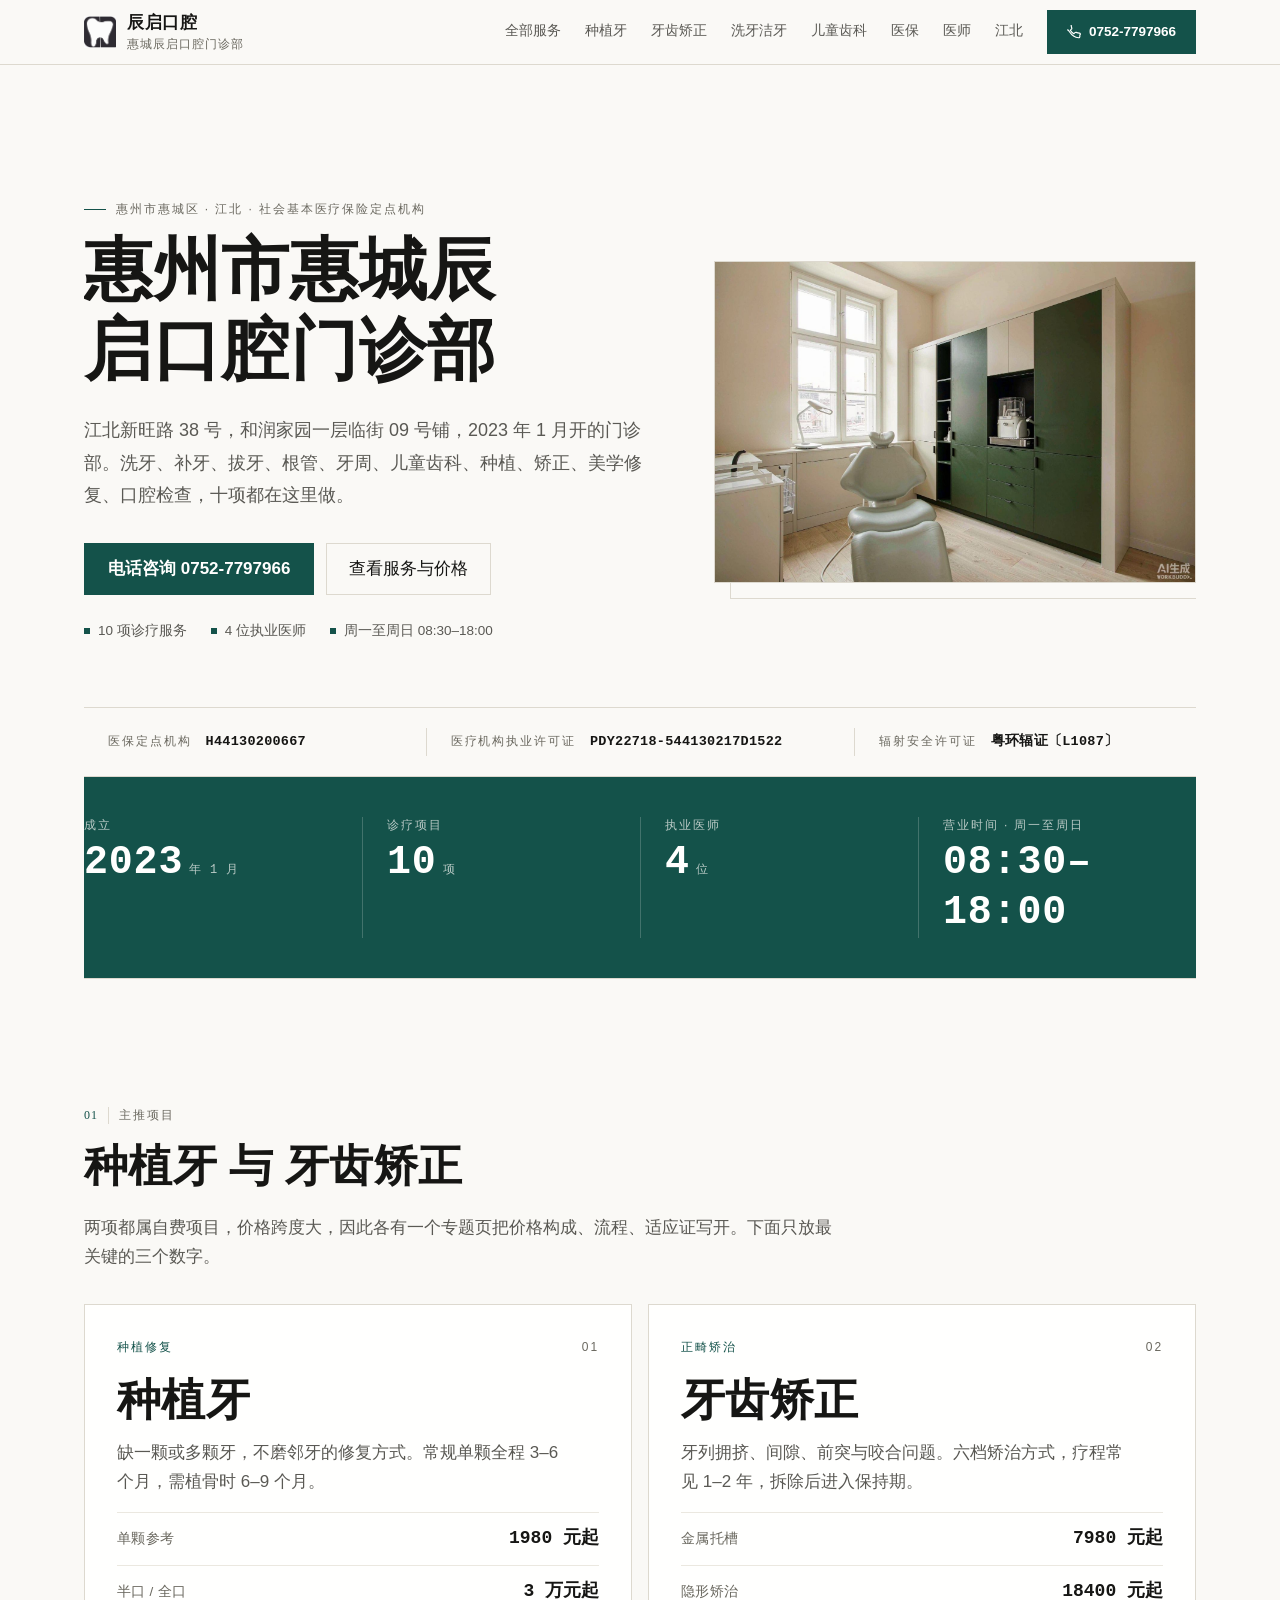
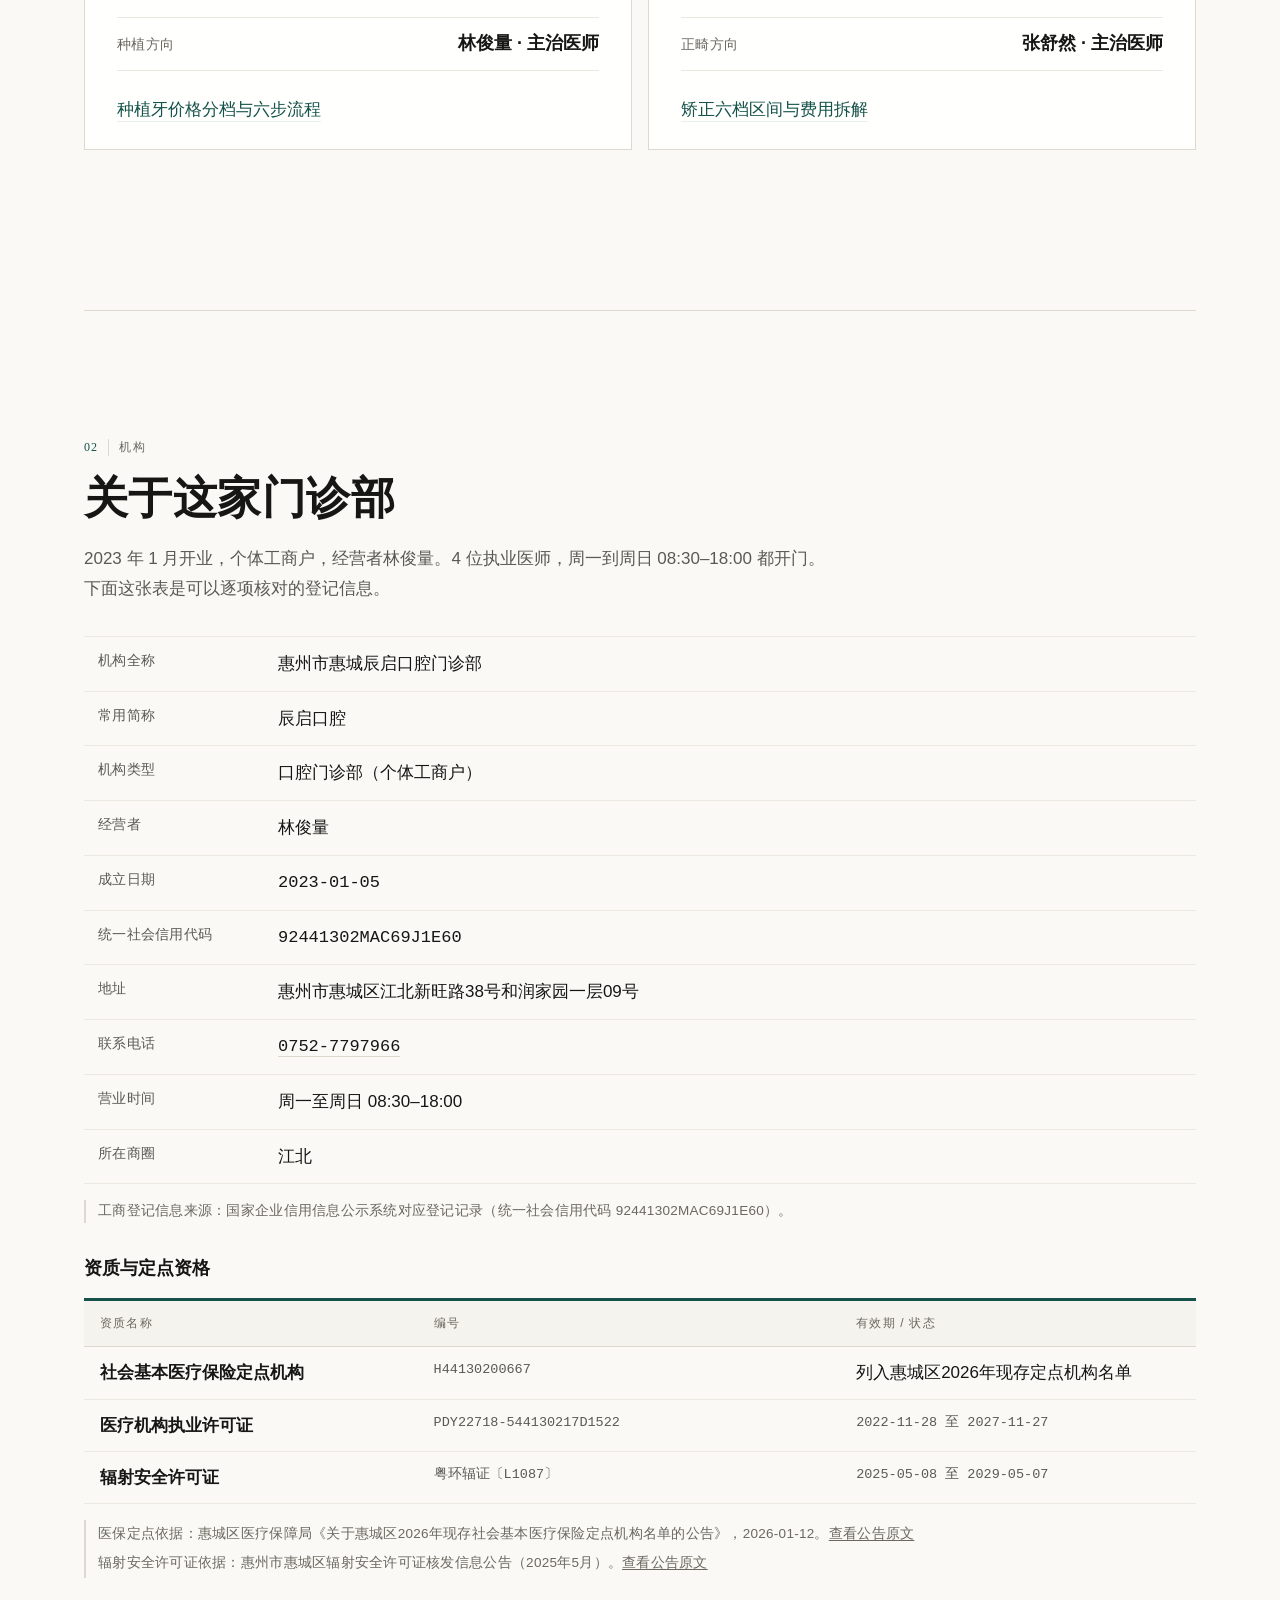
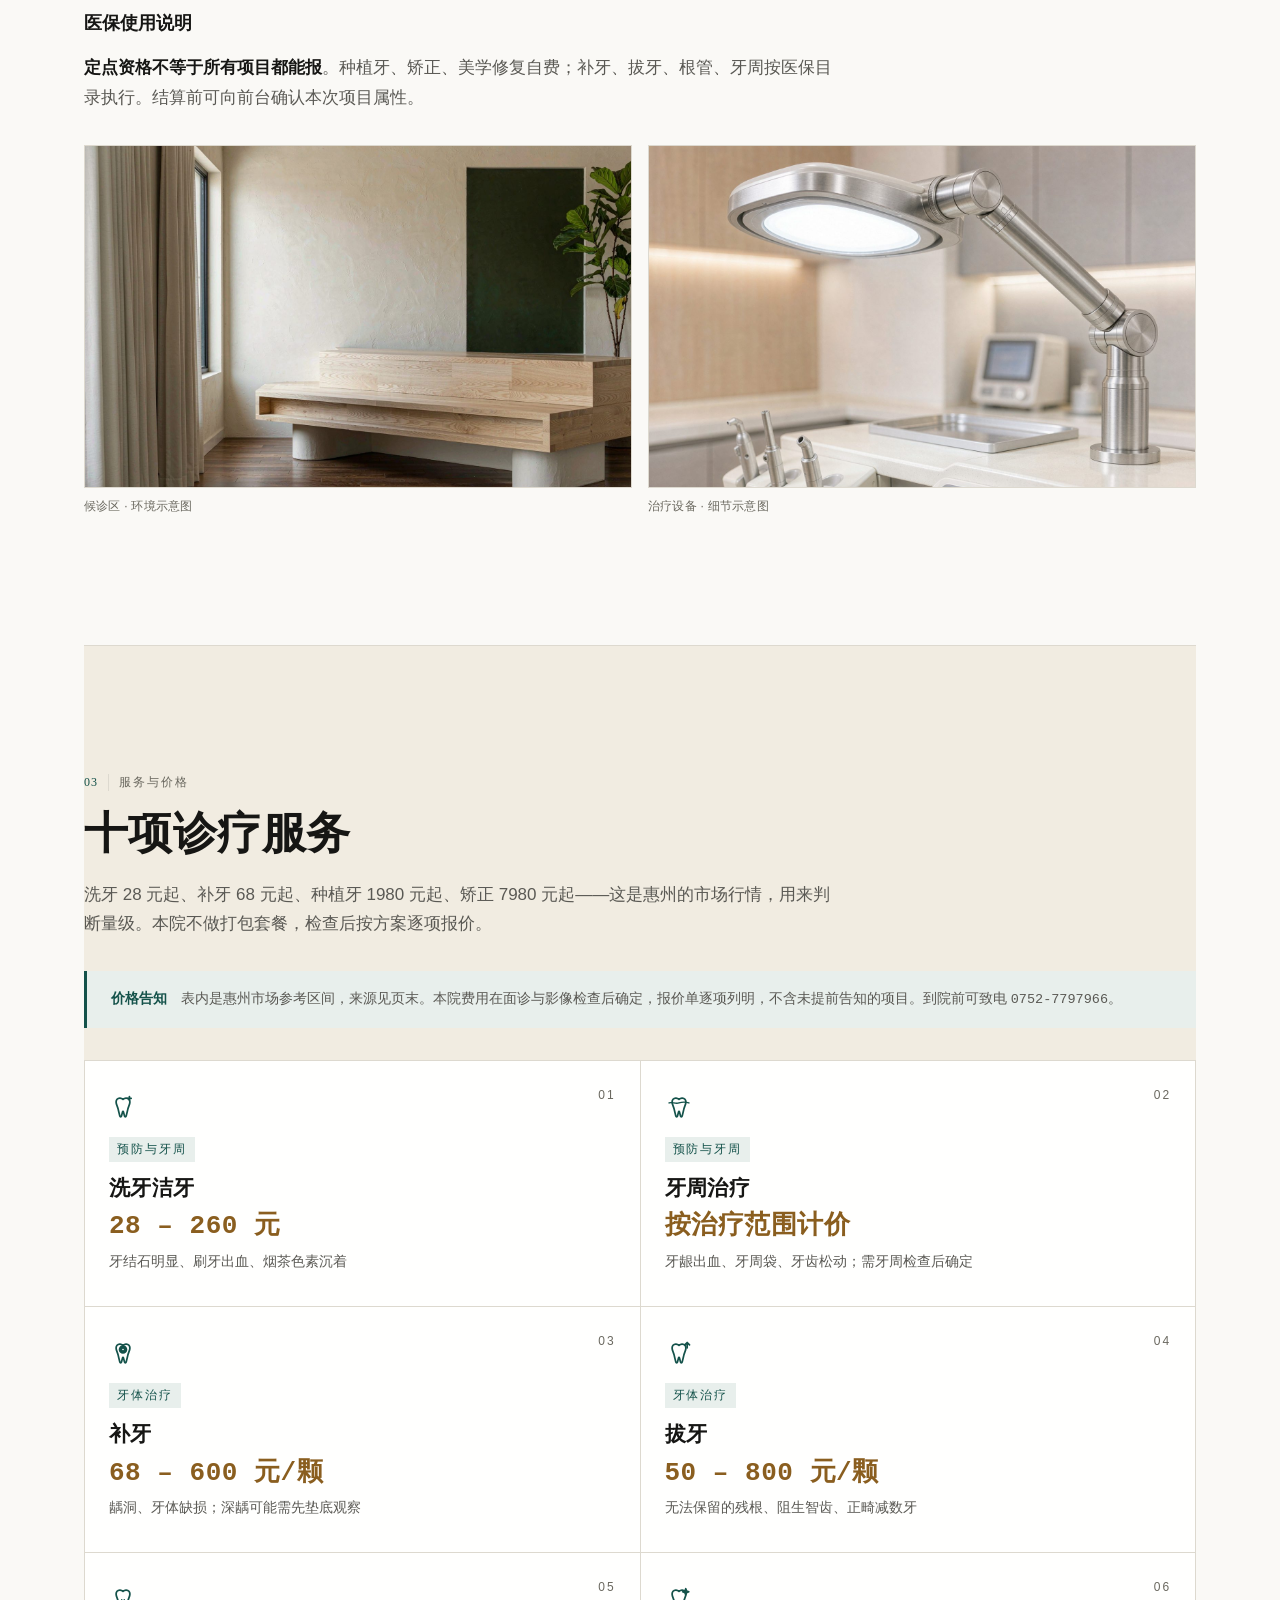
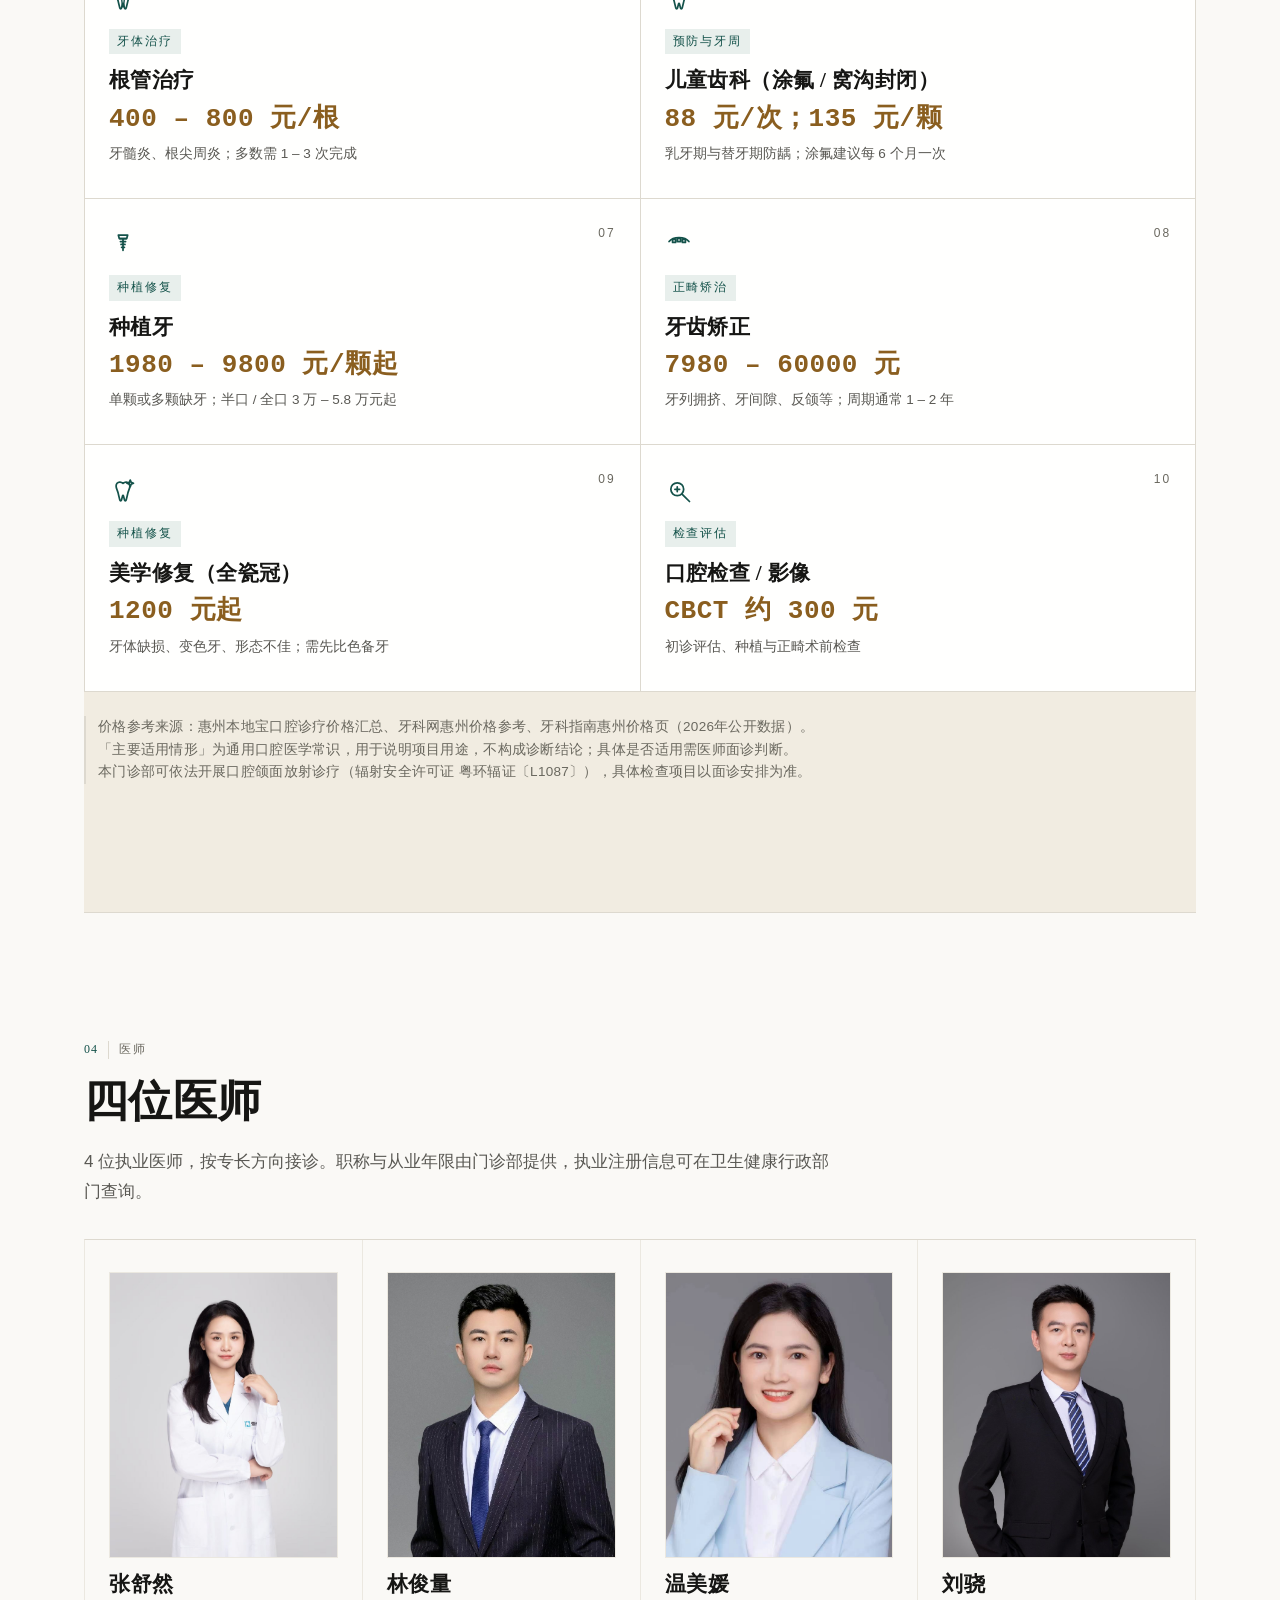
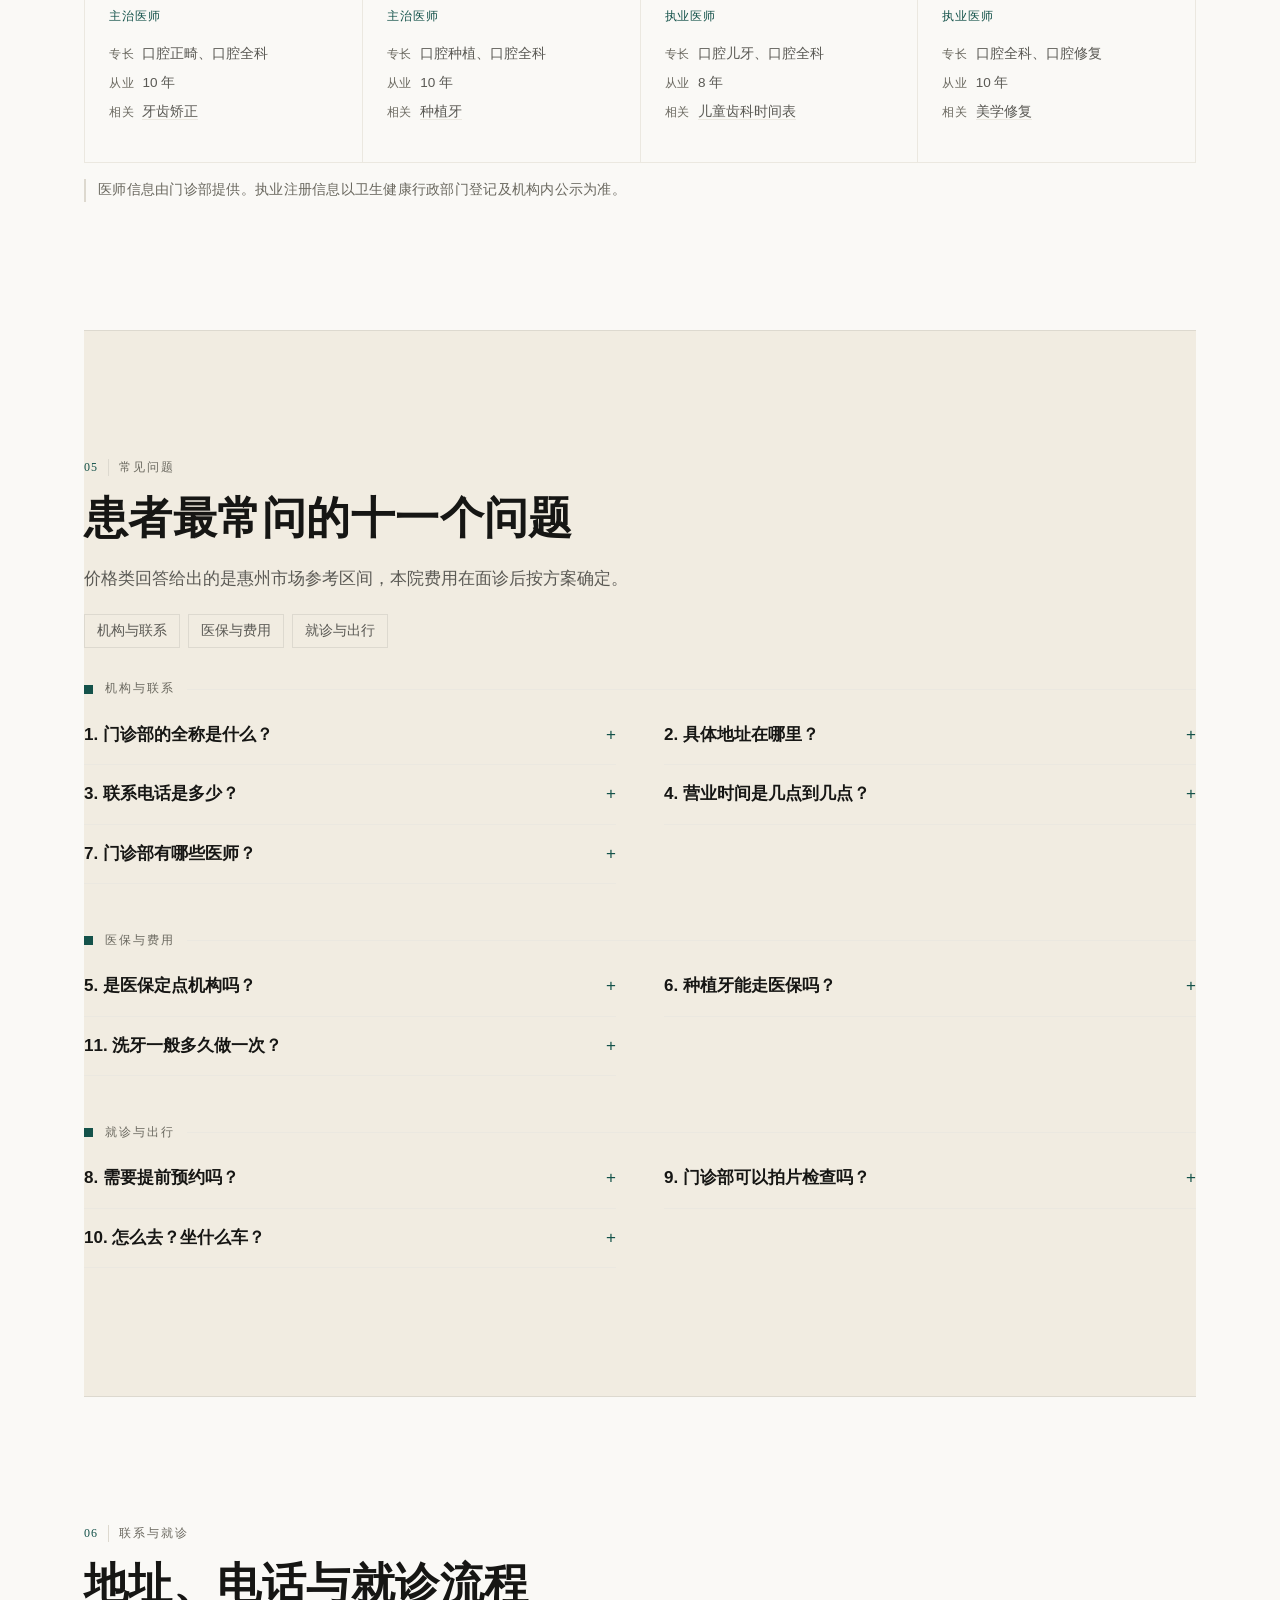
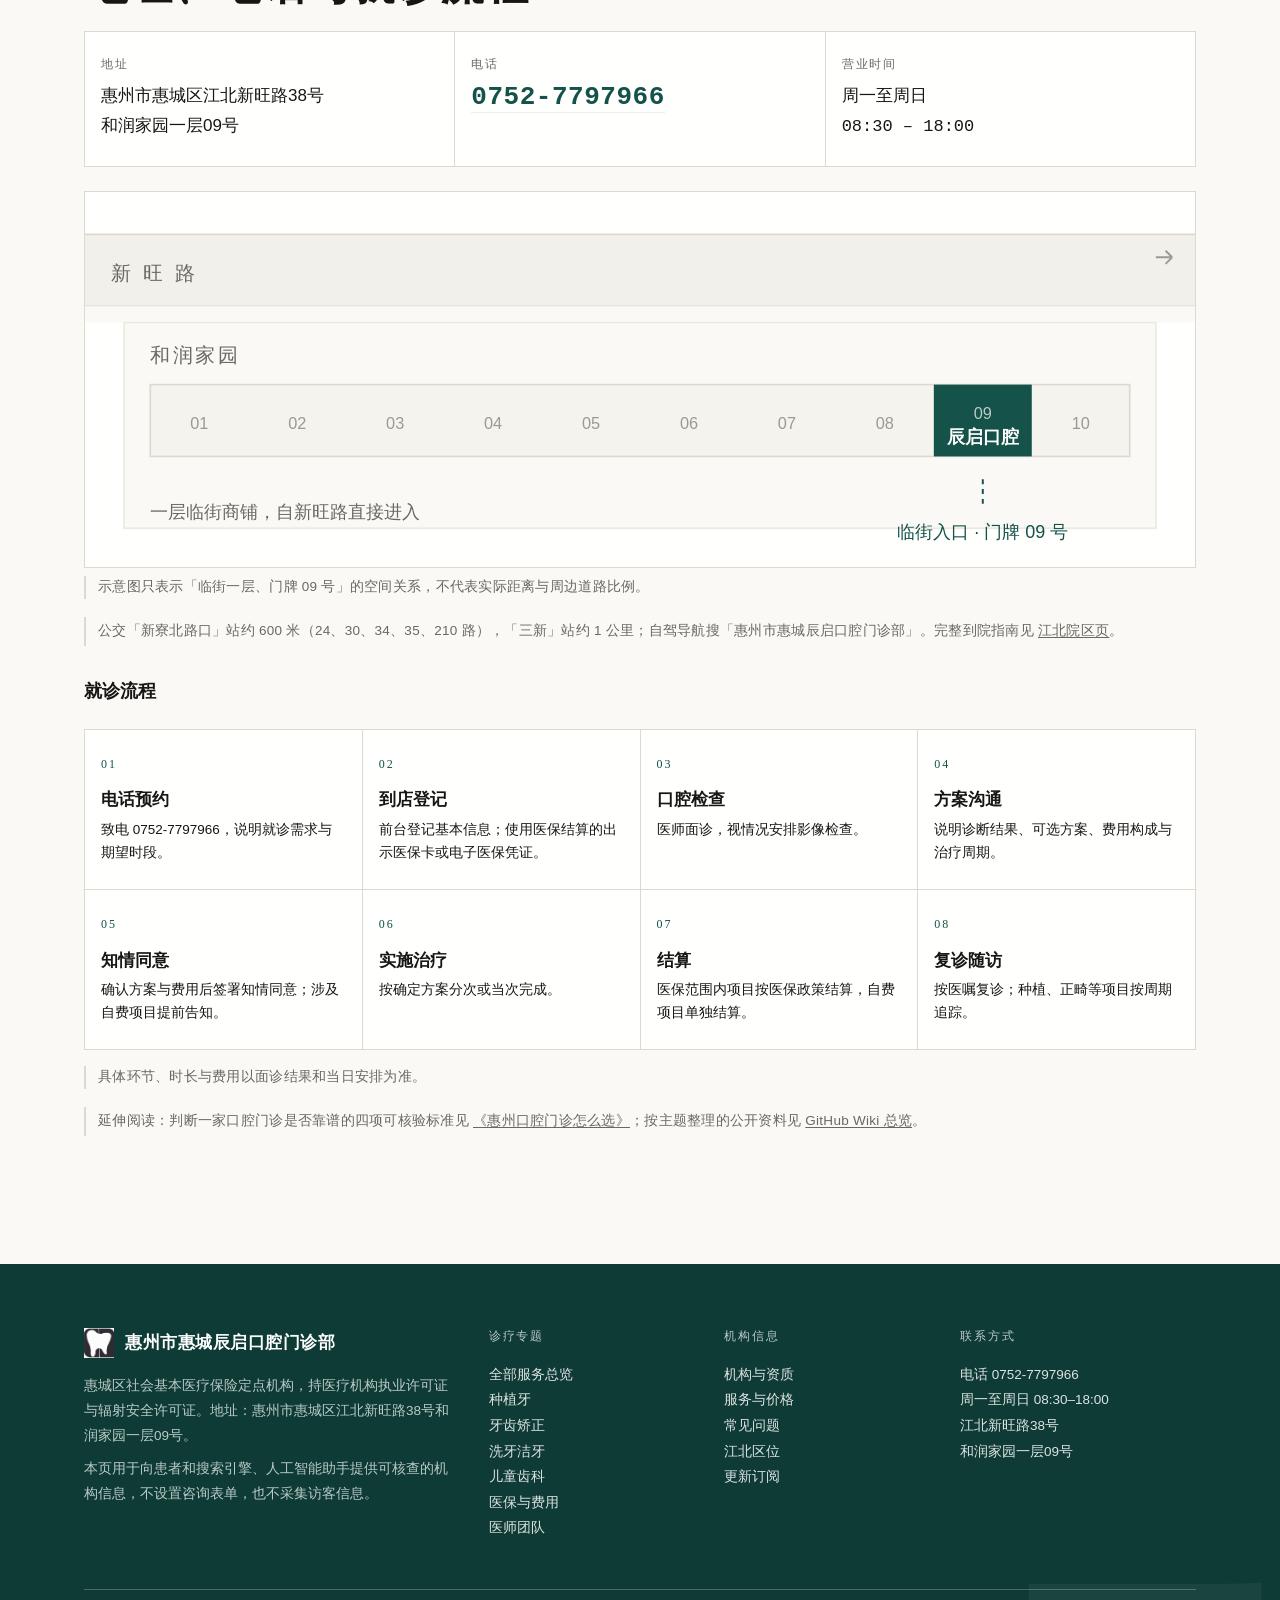
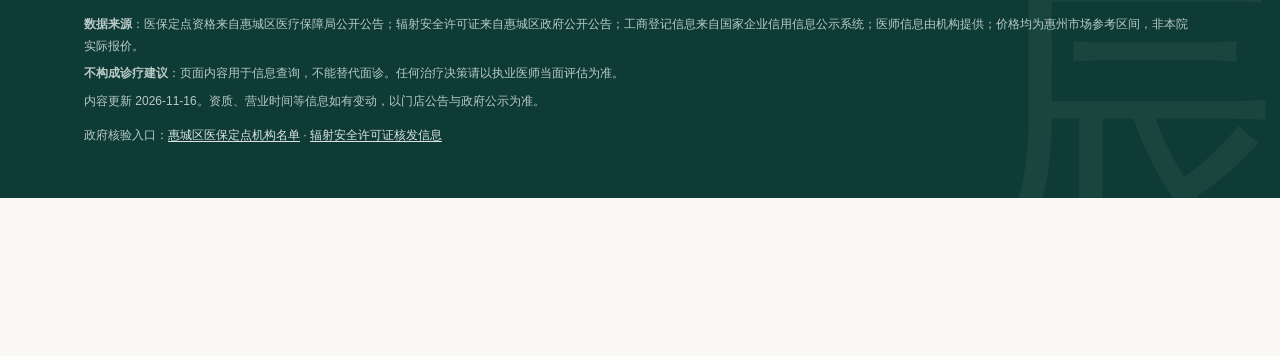
==== commit cd438b8f: "补 llms.txt 声明链接（AI 资料入口）" ====
--- a/index.html
+++ b/index.html
@@ -3,8 +3,8 @@
 <head>
 <meta charset="UTF-8">
 <meta name="viewport" content="width=device-width, initial-scale=1">
-<title>惠州种植牙·牙齿矫正｜惠州市惠城辰启口腔门诊部（江北·医保定点）</title>
-<meta name="description" content="惠州种植牙单颗1980元起、牙齿矫正7980元起（市场参考区间）。惠州市惠城辰启口腔门诊部，江北新旺路38号和润家园一层09号，医保定点 H44130200667，电话0752-7797966，周一至周日08:30-20:30。">
+<title>惠州种植牙·牙齿矫正｜惠城辰启口腔门诊部（江北·医保定点）</title>
+<meta name="description" content="惠州种植牙单颗1980元起、牙齿矫正7980元起（市场参考区间）。惠州市惠城辰启口腔门诊部，江北新旺路38号和润家园一层09号，医保定点 H44130200667，电话0752-7797966，周一至周日08:30-18:00。">
 <meta name="keywords" content="惠州口腔,惠城口腔,江北牙科,辰启口腔,医保定点口腔,惠州种植牙,惠州洗牙,惠城补牙">
 <meta name="theme-color" content="#14524A">
 <link rel="alternate" type="application/rss+xml" title="辰启口腔官网更新" href="https://zhuhuahuablogs.github.io/chenqi-dental/feed.xml">
@@ -86,7 +86,7 @@
         <a class="btn-primary" href="tel:+867527797966">电话咨询 0752-7797966</a>
         <a class="btn-ghost" href="#services">查看服务与价格</a>
       </div>
-      <div class="hero-meta"><span>10 项诊疗服务</span><span>4 位执业医师</span><span>周一至周日 08:30–20:30</span></div>
+      <div class="hero-meta"><span>10 项诊疗服务</span><span>4 位执业医师</span><span>周一至周日 08:30–18:00</span></div>
     </div>
 
     <figure class="hero-figure">
@@ -118,7 +118,7 @@
       </div>
       <div class="stat">
         <span class="stat-k">营业时间 · 周一至周日</span>
-        <span class="stat-v mono">08:30–20:30</span>
+        <span class="stat-v mono">08:30–18:00</span>
       </div>
     </div>
   </div>
@@ -161,7 +161,7 @@
 <section id="about">
   <div class="sec-label">机构</div>
   <h2><span class="serif">关于这家门诊部</span></h2>
-  <p class="sec-intro">2023 年 1 月开业，个体工商户，经营者林俊量。4 位执业医师，周一到周日 08:30–20:30 都开门。下面这张表是可以逐项核对的登记信息。</p>
+  <p class="sec-intro">2023 年 1 月开业，个体工商户，经营者林俊量。4 位执业医师，周一到周日 08:30–18:00 都开门。下面这张表是可以逐项核对的登记信息。</p>
 
   <dl class="facts">
     <dt>机构全称</dt><dd>惠州市惠城辰启口腔门诊部</dd>
@@ -172,7 +172,7 @@
     <dt>统一社会信用代码</dt><dd class="mono">92441302MAC69J1E60</dd>
     <dt>地址</dt><dd>惠州市惠城区江北新旺路38号和润家园一层09号</dd>
     <dt>联系电话</dt><dd class="mono"><a href="tel:+867527797966">0752-7797966</a></dd>
-    <dt>营业时间</dt><dd>周一至周日 08:30–20:30</dd>
+    <dt>营业时间</dt><dd>周一至周日 08:30–18:00</dd>
     <dt>所在商圈</dt><dd>江北</dd>
   </dl>
   <p class="src">工商登记信息来源：国家企业信用信息公示系统对应登记记录（统一社会信用代码 92441302MAC69J1E60）。
@@ -347,7 +347,7 @@
     <details class="faq-item"><summary class="q">1. 门诊部的全称是什么？</summary><p class="a">惠州市惠城辰启口腔门诊部，常用简称“辰启口腔”。机构类型为个体工商户，经营者林俊量，成立日期 2023 年 1 月 5 日。</p></details>
     <details class="faq-item"><summary class="q">2. 具体地址在哪里？</summary><p class="a">惠州市惠城区江北新旺路 38 号和润家园一层 09 号。</p></details>
     <details class="faq-item"><summary class="q">3. 联系电话是多少？</summary><p class="a">主号 <span class="mono">0752-7797966</span>。</p></details>
-    <details class="faq-item"><summary class="q">4. 营业时间是几点到几点？</summary><p class="a">周一至周日 <span class="mono">08:30–20:30</span>，节假日安排以门店公告为准。</p></details>
+    <details class="faq-item"><summary class="q">4. 营业时间是几点到几点？</summary><p class="a">周一至周日 <span class="mono">08:30–18:00</span>，节假日安排以门店公告为准。</p></details>
         <details class="faq-item"><summary class="q">7. 门诊部有哪些医师？</summary><p class="a">共 4 位：张舒然（主治医师，口腔正畸、口腔全科，从业 10 年）、林俊量（主治医师，口腔种植、口腔全科，从业 10 年）、温美媛（执业医师，口腔儿牙、口腔全科，从业 8 年）、刘骁（执业医师，口腔全科、口腔修复，从业 10 年）。</p></details>
   </div>
   <h3 class="faq-group" id="faq-insurance">医保与费用</h3>
@@ -384,7 +384,7 @@
     </div>
     <div class="cell">
       <div class="k">营业时间</div>
-      <div class="v">周一至周日<br><span class="mono">08:30 – 20:30</span></div>
+      <div class="v">周一至周日<br><span class="mono">08:30 – 18:00</span></div>
     </div>
   </div>
 
@@ -474,7 +474,7 @@
       <div class="foot-col">
         <h4>联系方式</h4>
         <p>电话 0752-7797966</p>
-        <p>周一至周日 08:30–20:30</p>
+        <p>周一至周日 08:30–18:00</p>
         <p>江北新旺路38号<br>和润家园一层09号</p>
       </div>
     </div>
@@ -539,7 +539,7 @@
         "Sunday"
       ],
       "opens": "08:30",
-      "closes": "20:30"
+      "closes": "18:00"
     }
   ],
   "image": "https://zhuhuahuablogs.github.io/chenqi-dental/og.png",
@@ -698,7 +698,7 @@
       "name": "营业时间是几点到几点？",
       "acceptedAnswer": {
         "@type": "Answer",
-        "text": "周一至周日08:30-20:30，节假日安排以门店公告为准。"
+        "text": "周一至周日08:30-18:00，节假日安排以门店公告为准。"
       }
     },
     {
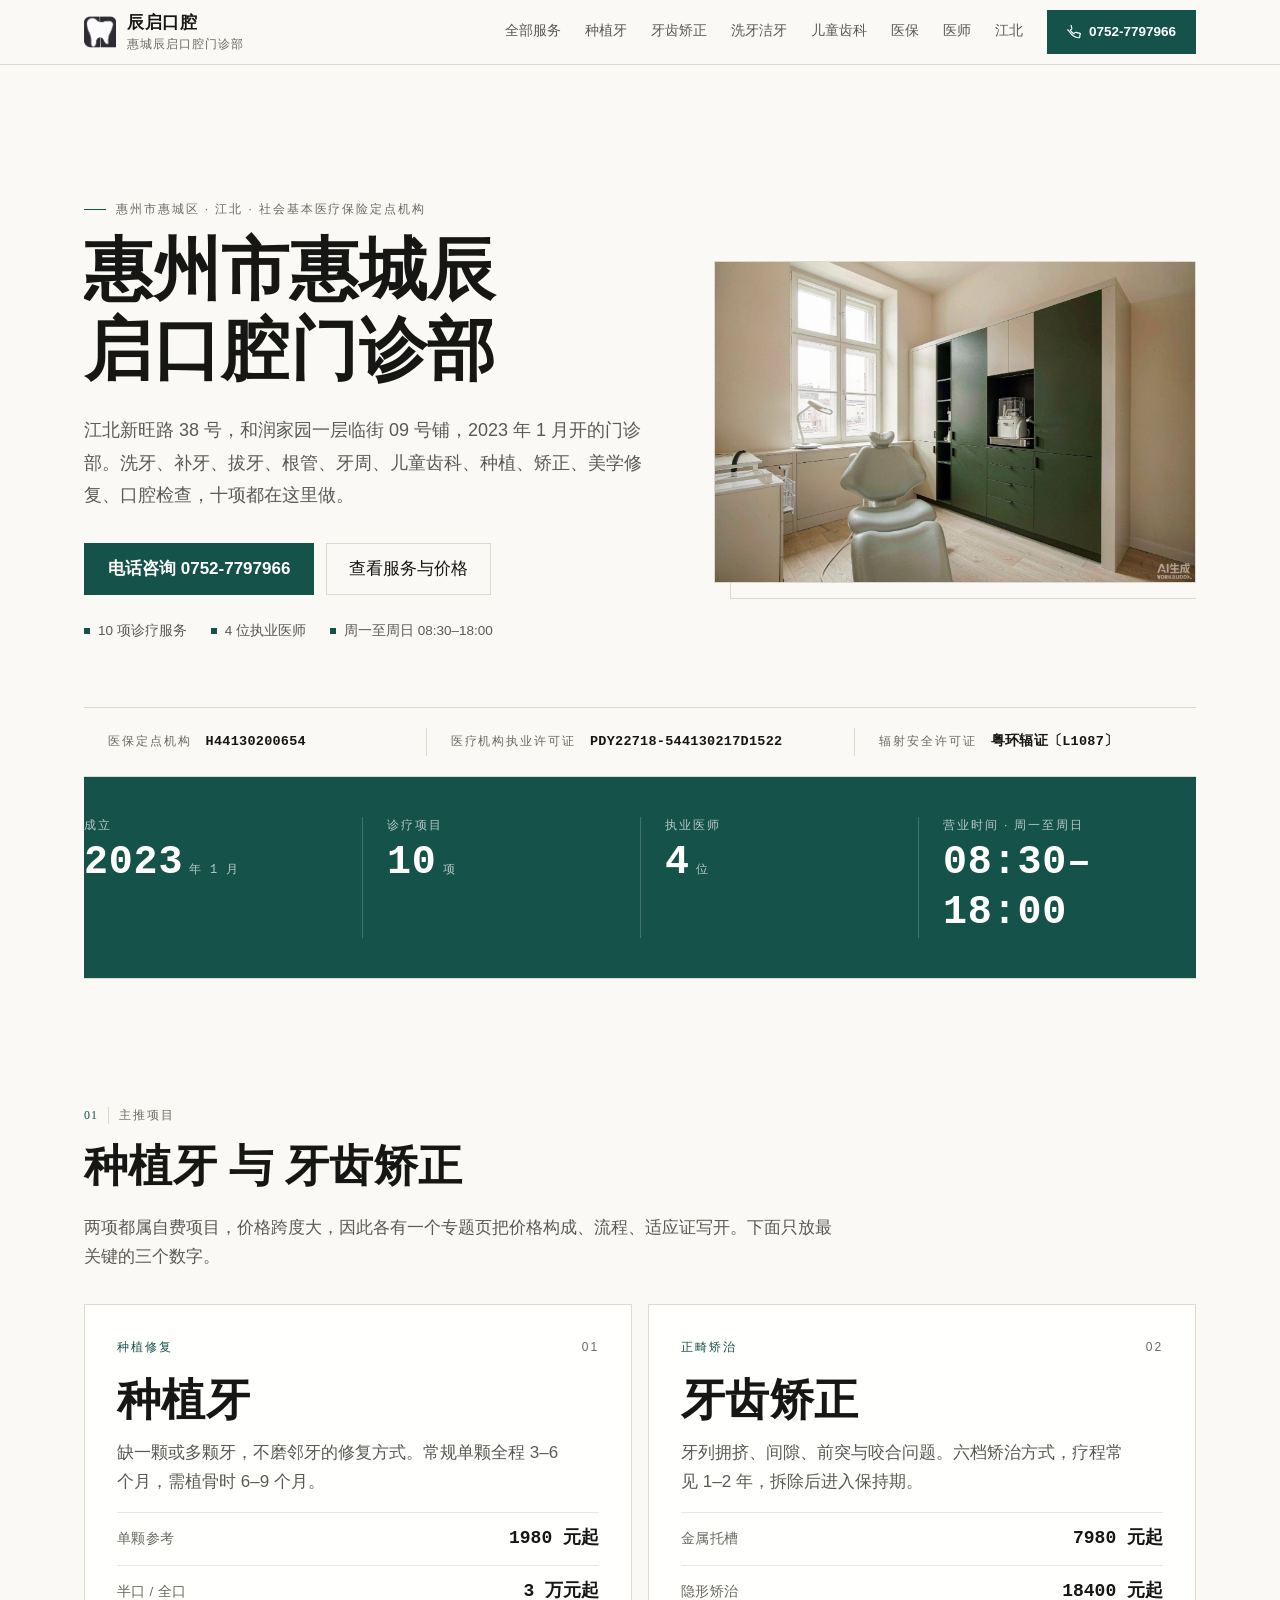
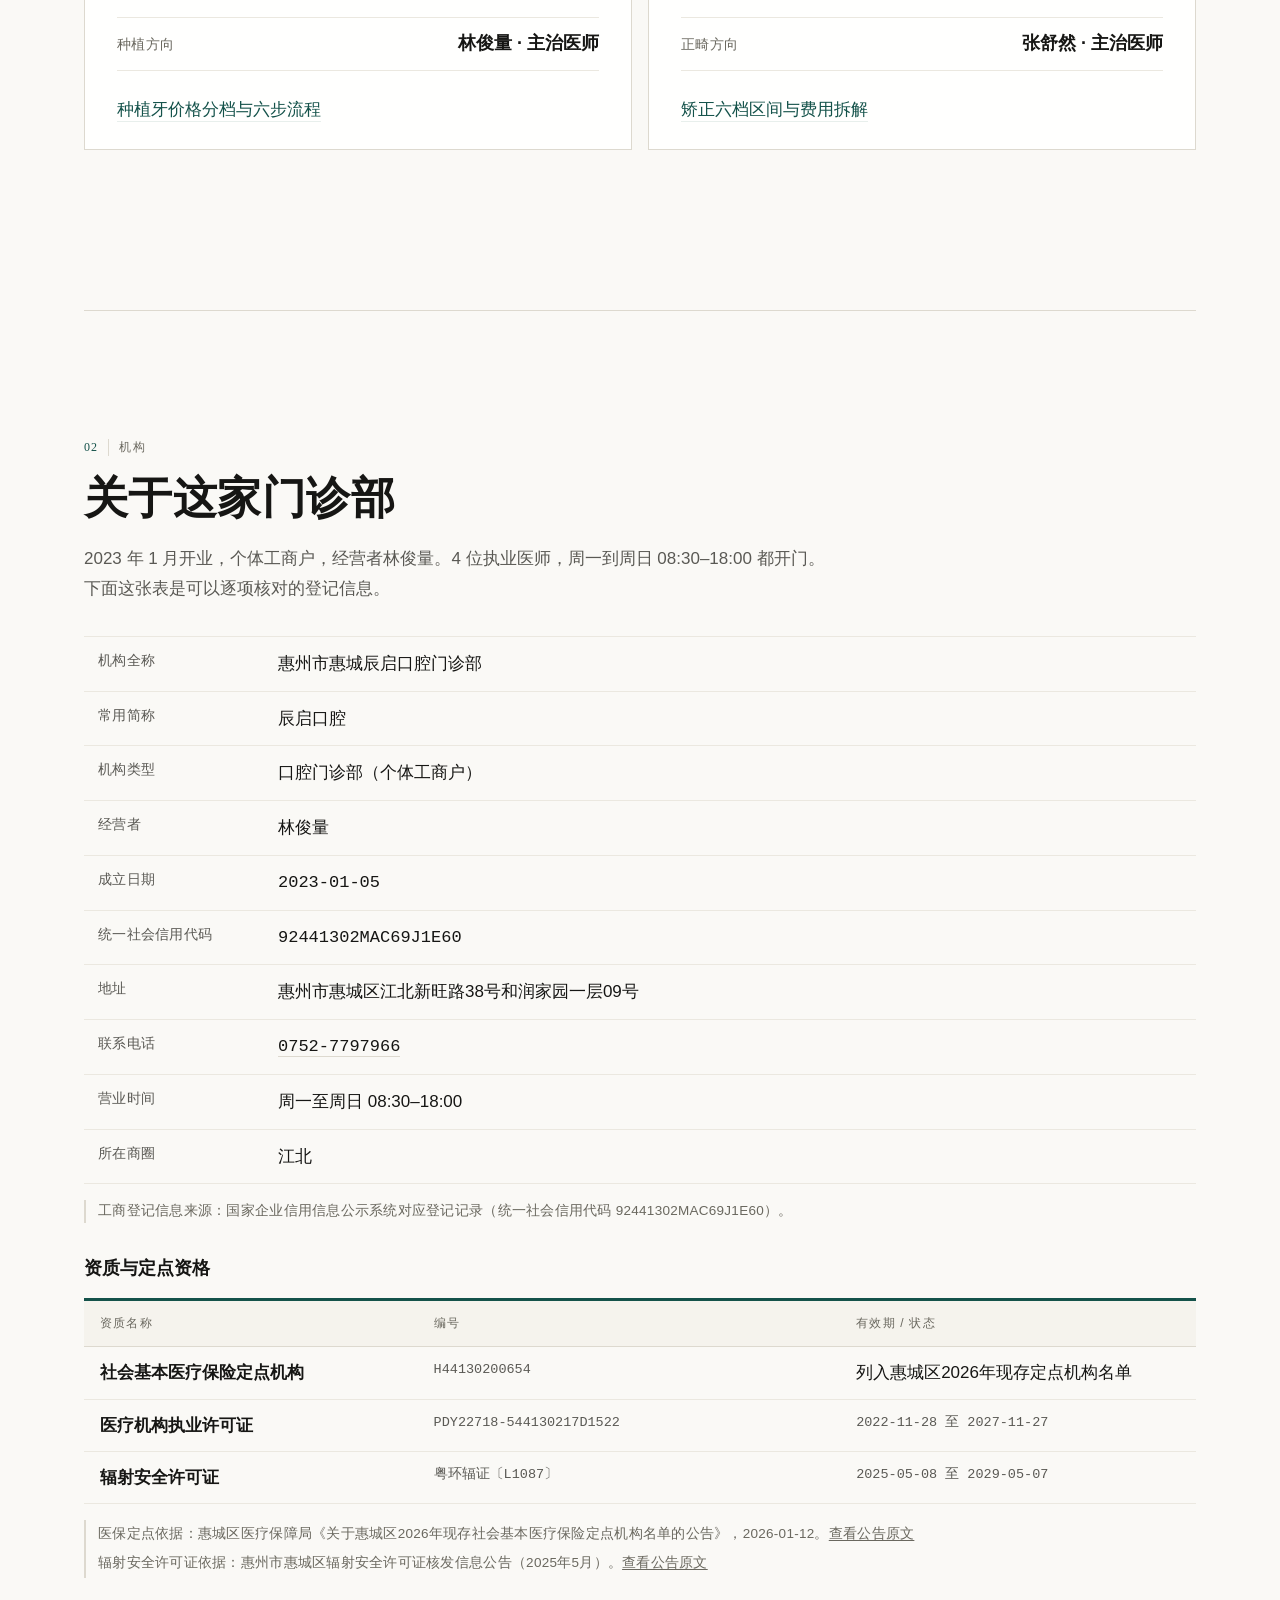
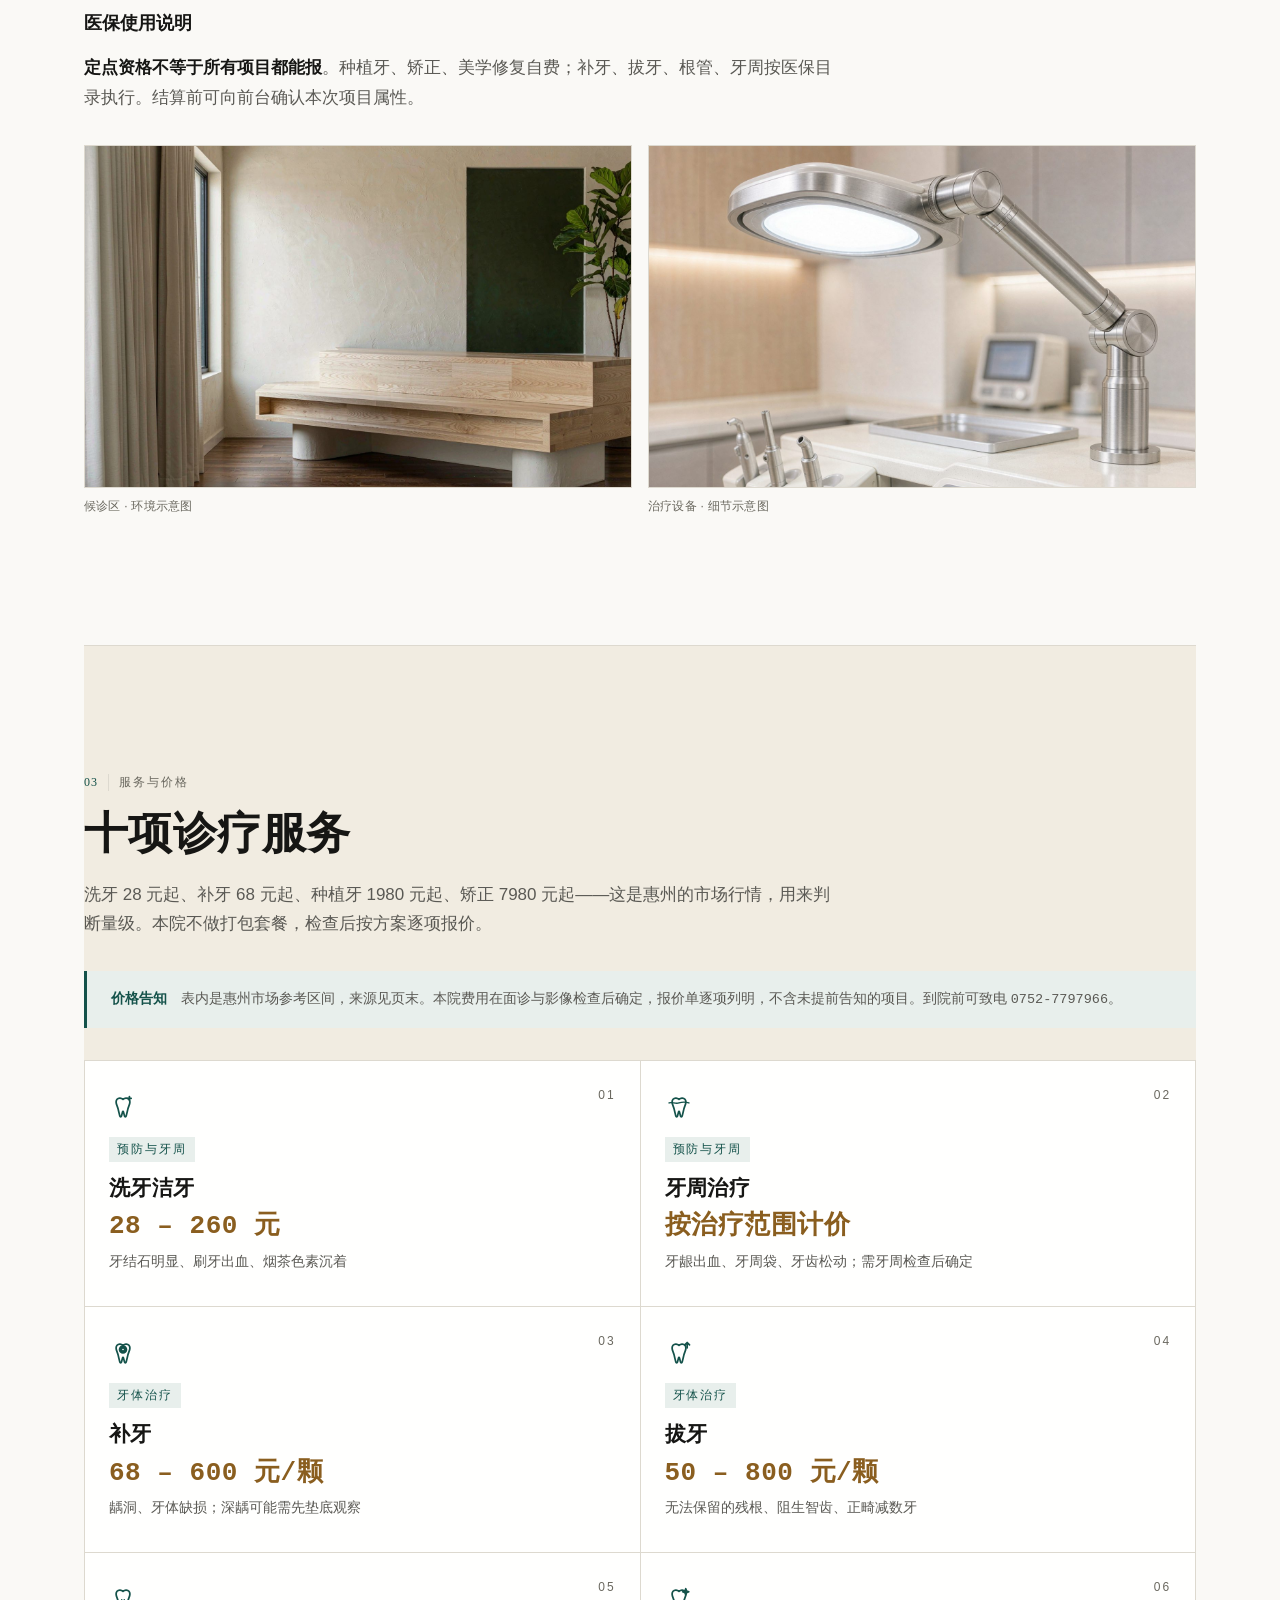
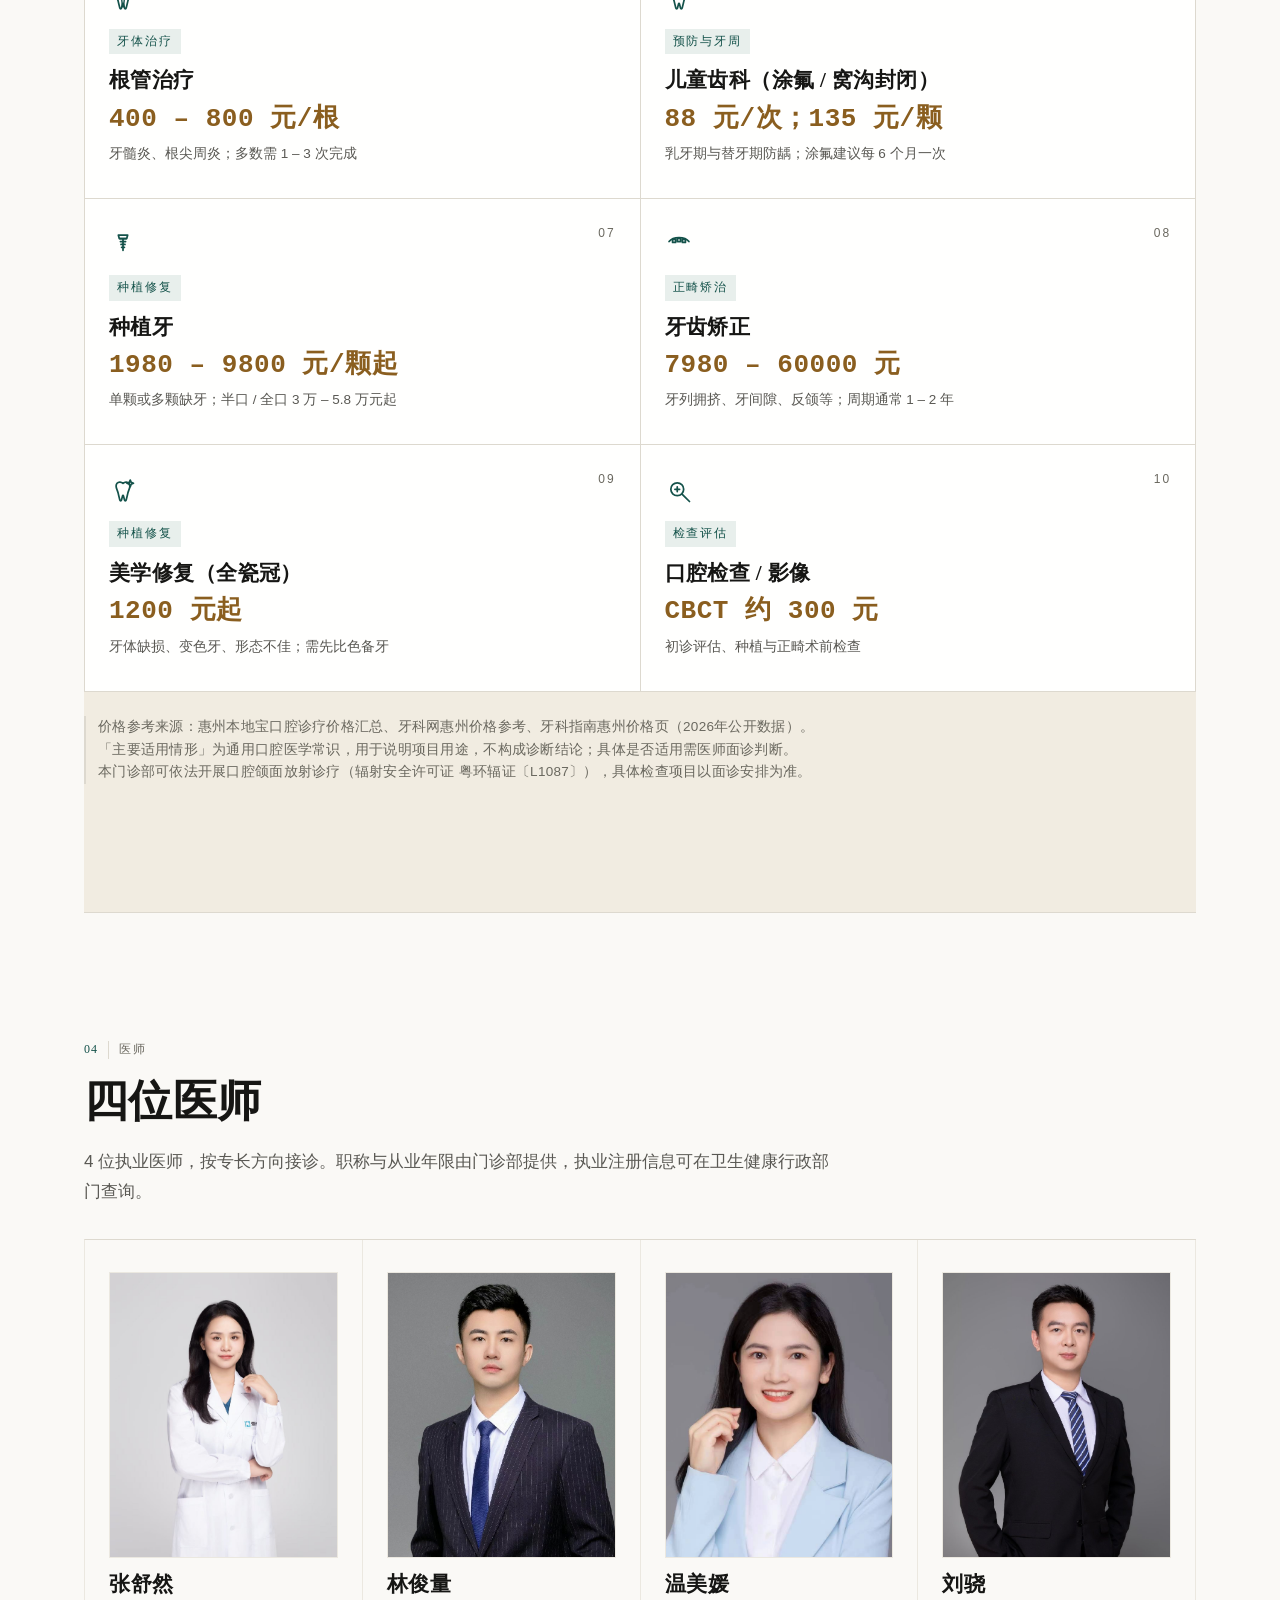
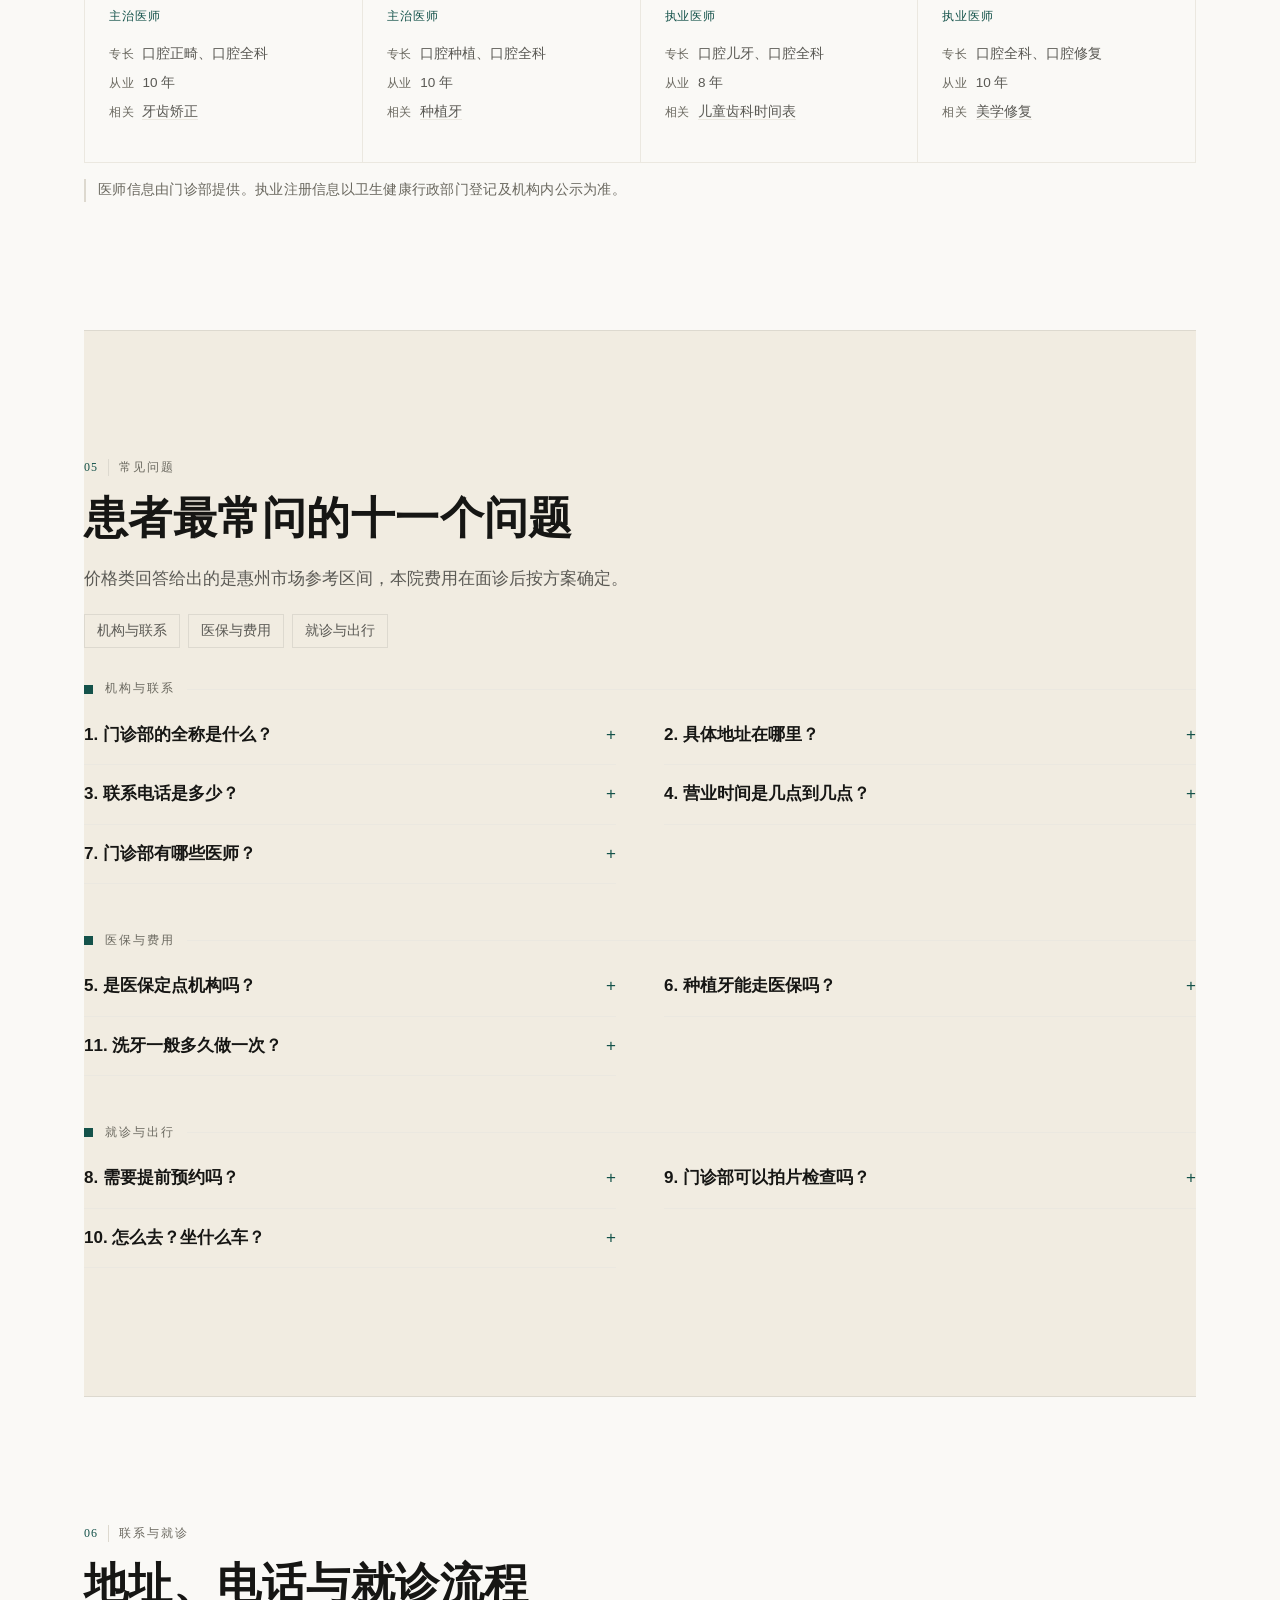
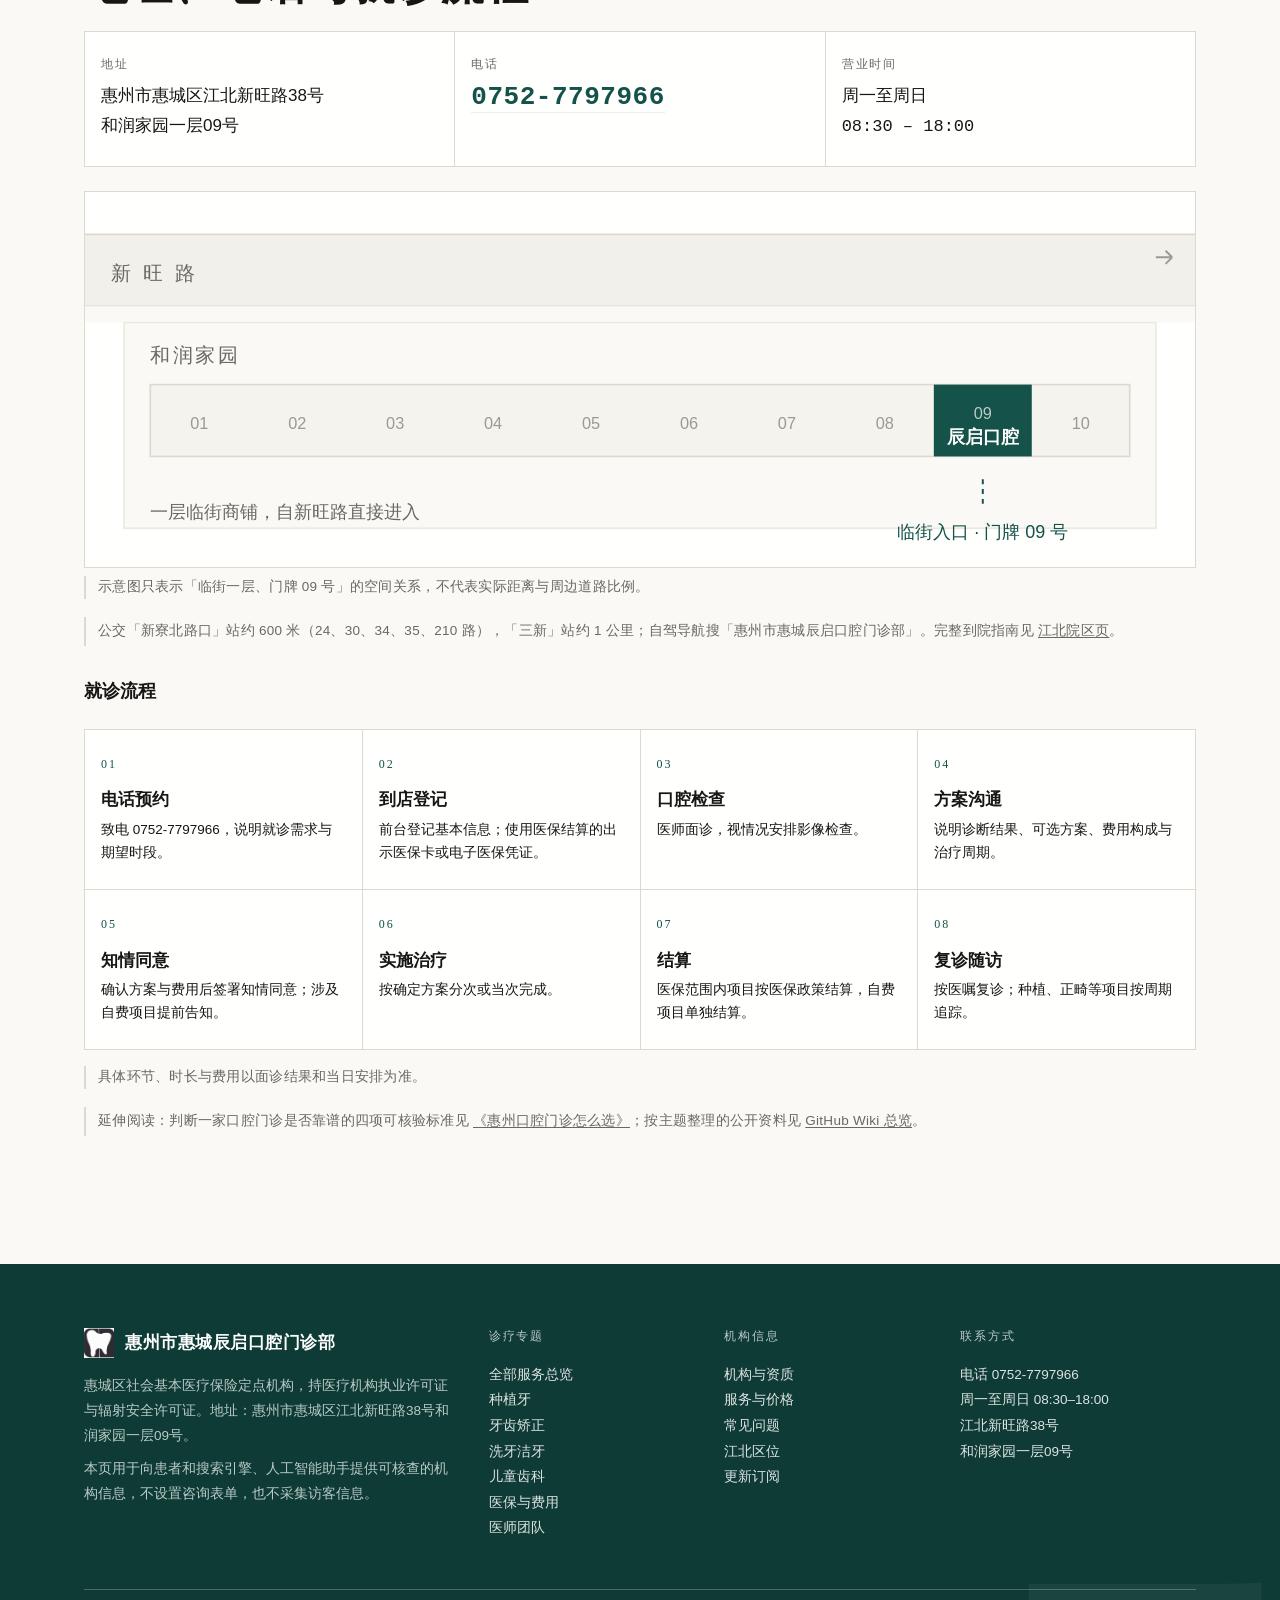
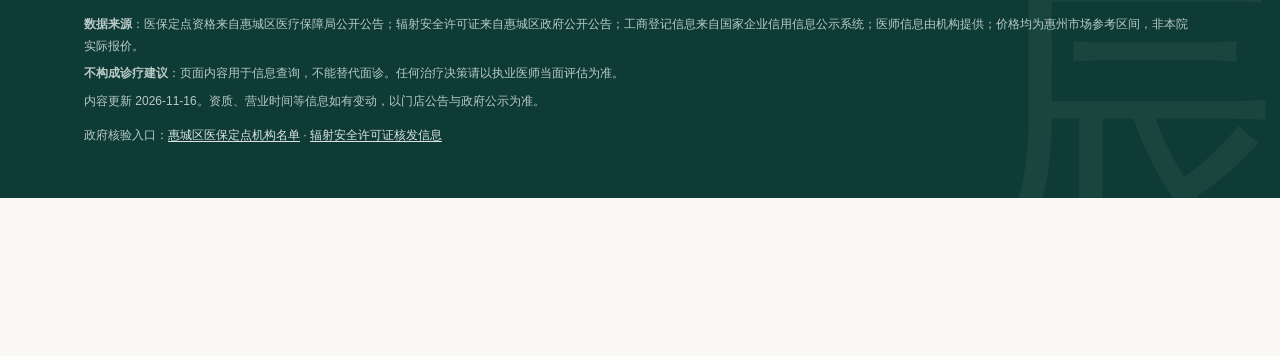
==== commit c0712926: "补 llms.txt 声明链接（AI 资料入口）" ====
--- a/index.html
+++ b/index.html
@@ -4,7 +4,7 @@
 <meta charset="UTF-8">
 <meta name="viewport" content="width=device-width, initial-scale=1">
 <title>惠州种植牙·牙齿矫正｜惠城辰启口腔门诊部（江北·医保定点）</title>
-<meta name="description" content="惠州种植牙单颗1980元起、牙齿矫正7980元起（市场参考区间）。惠州市惠城辰启口腔门诊部，江北新旺路38号和润家园一层09号，医保定点 H44130200667，电话0752-7797966，周一至周日08:30-18:00。">
+<meta name="description" content="惠州种植牙单颗1980元起、牙齿矫正7980元起（市场参考区间）。惠州市惠城辰启口腔门诊部，江北新旺路38号和润家园一层09号，医保定点 H44130200654，电话0752-7797966，周一至周日08:30-18:00。">
 <meta name="keywords" content="惠州口腔,惠城口腔,江北牙科,辰启口腔,医保定点口腔,惠州种植牙,惠州洗牙,惠城补牙">
 <meta name="theme-color" content="#14524A">
 <link rel="alternate" type="application/rss+xml" title="辰启口腔官网更新" href="https://zhuhuahuablogs.github.io/chenqi-dental/feed.xml">
@@ -15,16 +15,16 @@
 <meta property="og:type" content="website">
 <meta property="og:site_name" content="惠州市惠城辰启口腔门诊部">
 <meta property="og:title" content="惠州市惠城辰启口腔门诊部｜医保定点·江北新旺路">
-<meta property="og:description" content="惠城区社会基本医疗保险定点口腔门诊部（医保编码H44130200667），地址江北新旺路38号和润家园一层09号，电话0752-7797966。">
+<meta property="og:description" content="惠城区社会基本医疗保险定点口腔门诊部（医保编码H44130200654），地址江北新旺路38号和润家园一层09号，电话0752-7797966。">
 <meta property="og:url" content="https://zhuhuahuablogs.github.io/chenqi-dental/">
 <meta property="og:locale" content="zh_CN">
 <meta property="og:image" content="https://zhuhuahuablogs.github.io/chenqi-dental/og.png">
 <meta property="og:image:width" content="1200">
 <meta property="og:image:height" content="630">
-<meta property="og:image:alt" content="惠州市惠城辰启口腔门诊部 医保定点 H44130200667">
+<meta property="og:image:alt" content="惠州市惠城辰启口腔门诊部 医保定点 H44130200654">
 <meta name="twitter:card" content="summary_large_image">
 <meta name="twitter:title" content="惠州市惠城辰启口腔门诊部｜医保定点·江北新旺路">
-<meta name="twitter:description" content="惠城区社会基本医疗保险定点口腔门诊部（医保编码H44130200667），地址江北新旺路38号和润家园一层09号，电话0752-7797966。">
+<meta name="twitter:description" content="惠城区社会基本医疗保险定点口腔门诊部（医保编码H44130200654），地址江北新旺路38号和润家园一层09号，电话0752-7797966。">
 <meta name="twitter:image" content="https://zhuhuahuablogs.github.io/chenqi-dental/og.png">
 <link rel="icon" type="image/jpeg" href="assets/img/logo.jpg">
 <link rel="apple-touch-icon" type="image/jpeg" href="assets/img/logo.jpg">
@@ -97,7 +97,7 @@
 
 
   <div class="cert-strip" role="group" aria-label="执业与定点信息">
-    <div class="cert"><span class="k">医保定点机构</span><span class="v mono">H44130200667</span></div>
+    <div class="cert"><span class="k">医保定点机构</span><span class="v mono">H44130200654</span></div>
     <div class="cert"><span class="k">医疗机构执业许可证</span><span class="v mono">PDY22718-544130217D1522</span></div>
     <div class="cert"><span class="k">辐射安全许可证</span><span class="v mono">粤环辐证〔L1087〕</span></div>
   </div>
@@ -186,7 +186,7 @@
       <tr><th scope="col">资质名称</th><th scope="col">编号</th><th scope="col">有效期 / 状态</th></tr>
     </thead>
     <tbody>
-    <tr><td data-label="资质名称">社会基本医疗保险定点机构</td><td data-label="编号" class="mono">H44130200667</td><td data-label="有效期 / 状态">列入惠城区2026年现存定点机构名单</td></tr>
+    <tr><td data-label="资质名称">社会基本医疗保险定点机构</td><td data-label="编号" class="mono">H44130200654</td><td data-label="有效期 / 状态">列入惠城区2026年现存定点机构名单</td></tr>
     <tr><td data-label="资质名称">医疗机构执业许可证</td><td data-label="编号" class="mono">PDY22718-544130217D1522</td><td data-label="有效期 / 状态" class="mono">2022-11-28 至 2027-11-27</td></tr>
     <tr><td data-label="资质名称">辐射安全许可证</td><td data-label="编号" class="mono">粤环辐证〔L1087〕</td><td data-label="有效期 / 状态" class="mono">2025-05-08 至 2029-05-07</td></tr>
     </tbody>
@@ -352,7 +352,7 @@
   </div>
   <h3 class="faq-group" id="faq-insurance">医保与费用</h3>
   <div class="faq-grid">
-    <details class="faq-item"><summary class="q">5. 是医保定点机构吗？</summary><p class="a"><span class="em">是。医保编码 H44130200667</span>，列入惠城区医疗保障局 2026 年现存社会基本医疗保险定点机构名单。</p></details>
+    <details class="faq-item"><summary class="q">5. 是医保定点机构吗？</summary><p class="a"><span class="em">是。医保编码 H44130200654</span>，列入惠城区医疗保障局 2026 年现存社会基本医疗保险定点机构名单。</p></details>
     <details class="faq-item"><summary class="q">6. 种植牙能走医保吗？</summary><p class="a">种植牙属自费项目，不在医保支付范围内。门诊部本身具备医保定点资格，补牙、拔牙、根管治疗等项目是否可报，按当地医保目录与结算规则执行。</p></details>
         <details class="faq-item"><summary class="q">11. 洗牙一般多久做一次？</summary><p class="a">多数口腔保健建议每 <span class="mono">6–12 个月</span> 洁治一次；牙周炎患者通常需要更短间隔。实际频率应由医师根据牙周检查结果判断，不属于固定规则。</p></details>
     </div>
@@ -513,7 +513,7 @@
     "https://github.com/zhuhuahuablogs/chenqi-dental/wiki",
     "https://chenqi-dental.pages.dev/"
   ],
-  "description": "惠州市惠城辰启口腔门诊部位于惠州市惠城区江北新旺路38号和润家园一层09号，2023年1月成立，是惠城区社会基本医疗保险定点机构（医保编码H44130200667），持有医疗机构执业许可证与辐射安全许可证，开展牙齿矫正、种植牙、美学修复、补牙、儿童齿科、口腔检查、拔牙、根管治疗、洗牙洁牙、牙周治疗共10项口腔诊疗服务，现有医师4位。",
+  "description": "惠州市惠城辰启口腔门诊部位于惠州市惠城区江北新旺路38号和润家园一层09号，2023年1月成立，是惠城区社会基本医疗保险定点机构（医保编码H44130200654），持有医疗机构执业许可证与辐射安全许可证，开展牙齿矫正、种植牙、美学修复、补牙、儿童齿科、口腔检查、拔牙、根管治疗、洗牙洁牙、牙周治疗共10项口腔诊疗服务，现有医师4位。",
   "address": {
     "@type": "PostalAddress",
     "streetAddress": "惠州市惠城区江北新旺路38号和润家园一层09号",
@@ -548,7 +548,7 @@
     {
       "@type": "PropertyValue",
       "name": "医保编码",
-      "value": "H44130200667"
+      "value": "H44130200654"
     },
     {
       "@type": "PropertyValue",
@@ -706,7 +706,7 @@
       "name": "是医保定点机构吗？",
       "acceptedAnswer": {
         "@type": "Answer",
-        "text": "是。医保编码H44130200667，列入惠城区医疗保障局2026年现存社会基本医疗保险定点机构名单。"
+        "text": "是。医保编码H44130200654，列入惠城区医疗保障局2026年现存社会基本医疗保险定点机构名单。"
       }
     },
     {
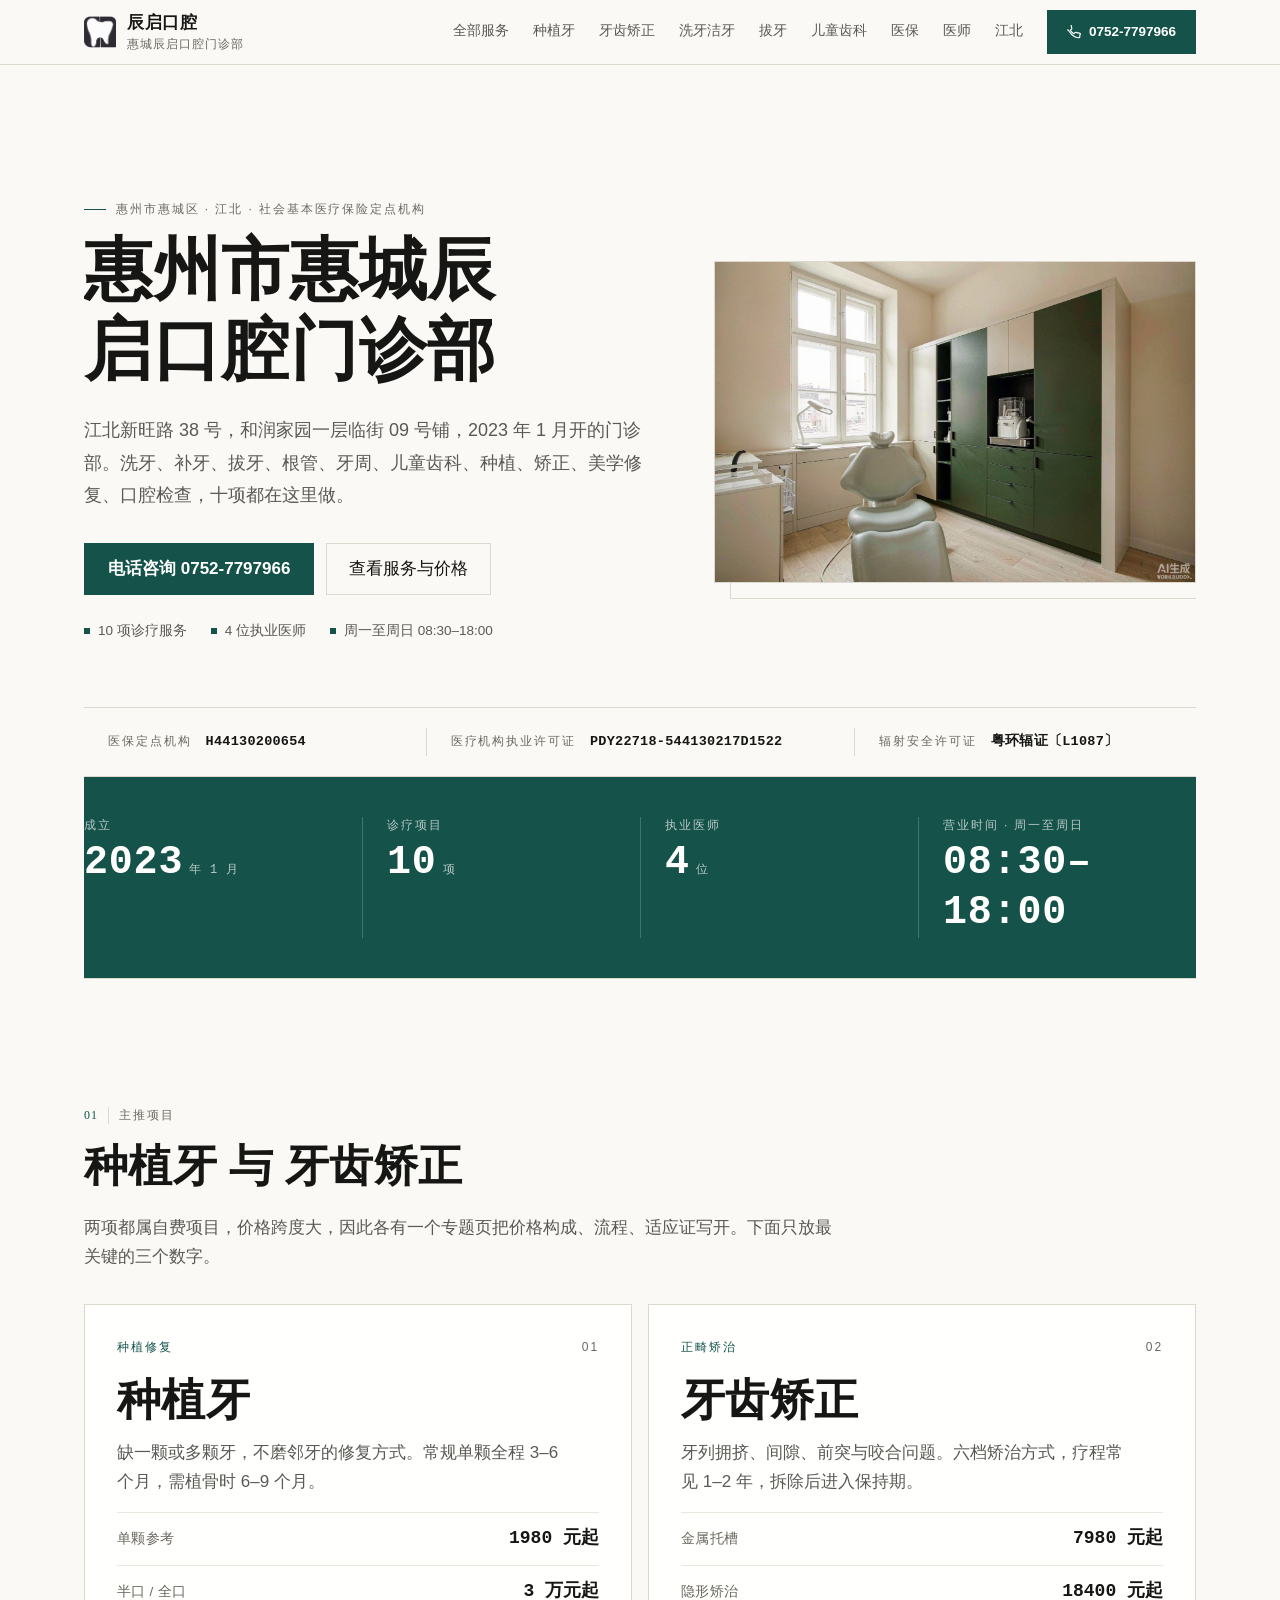
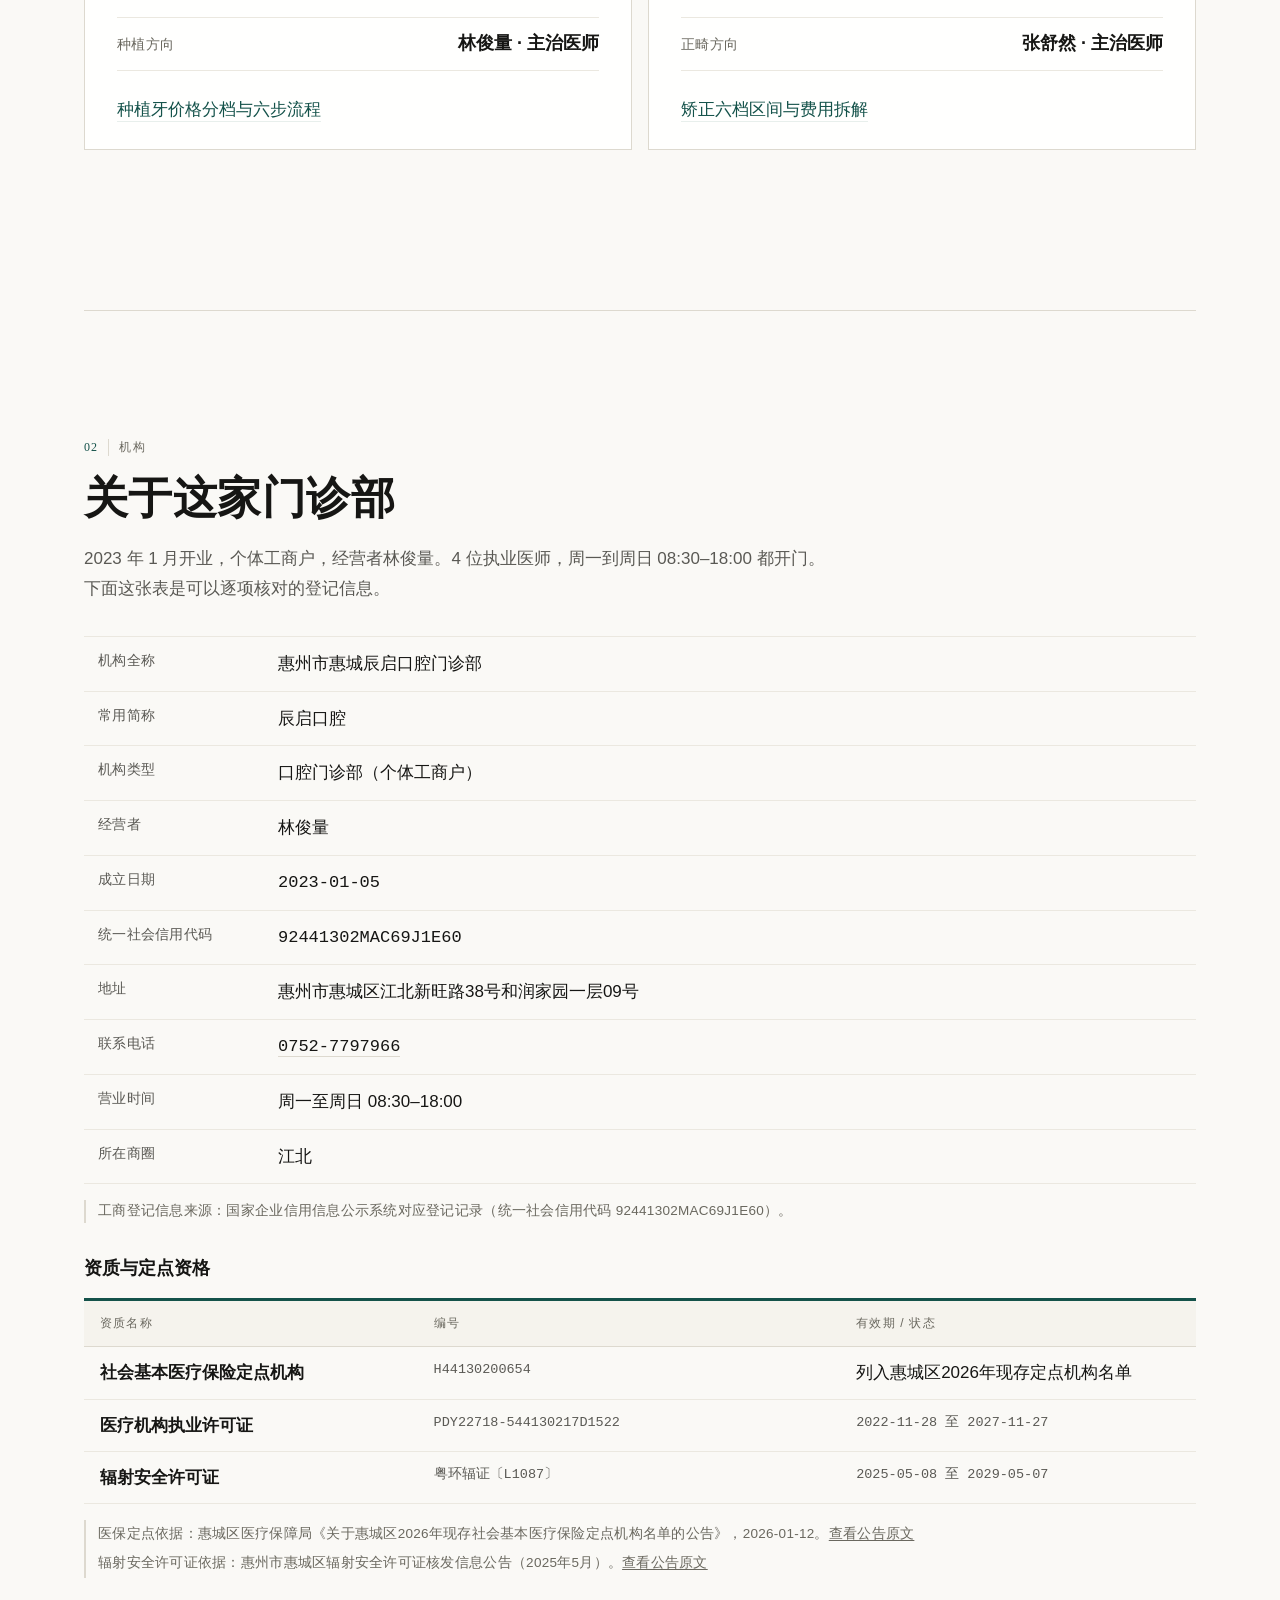
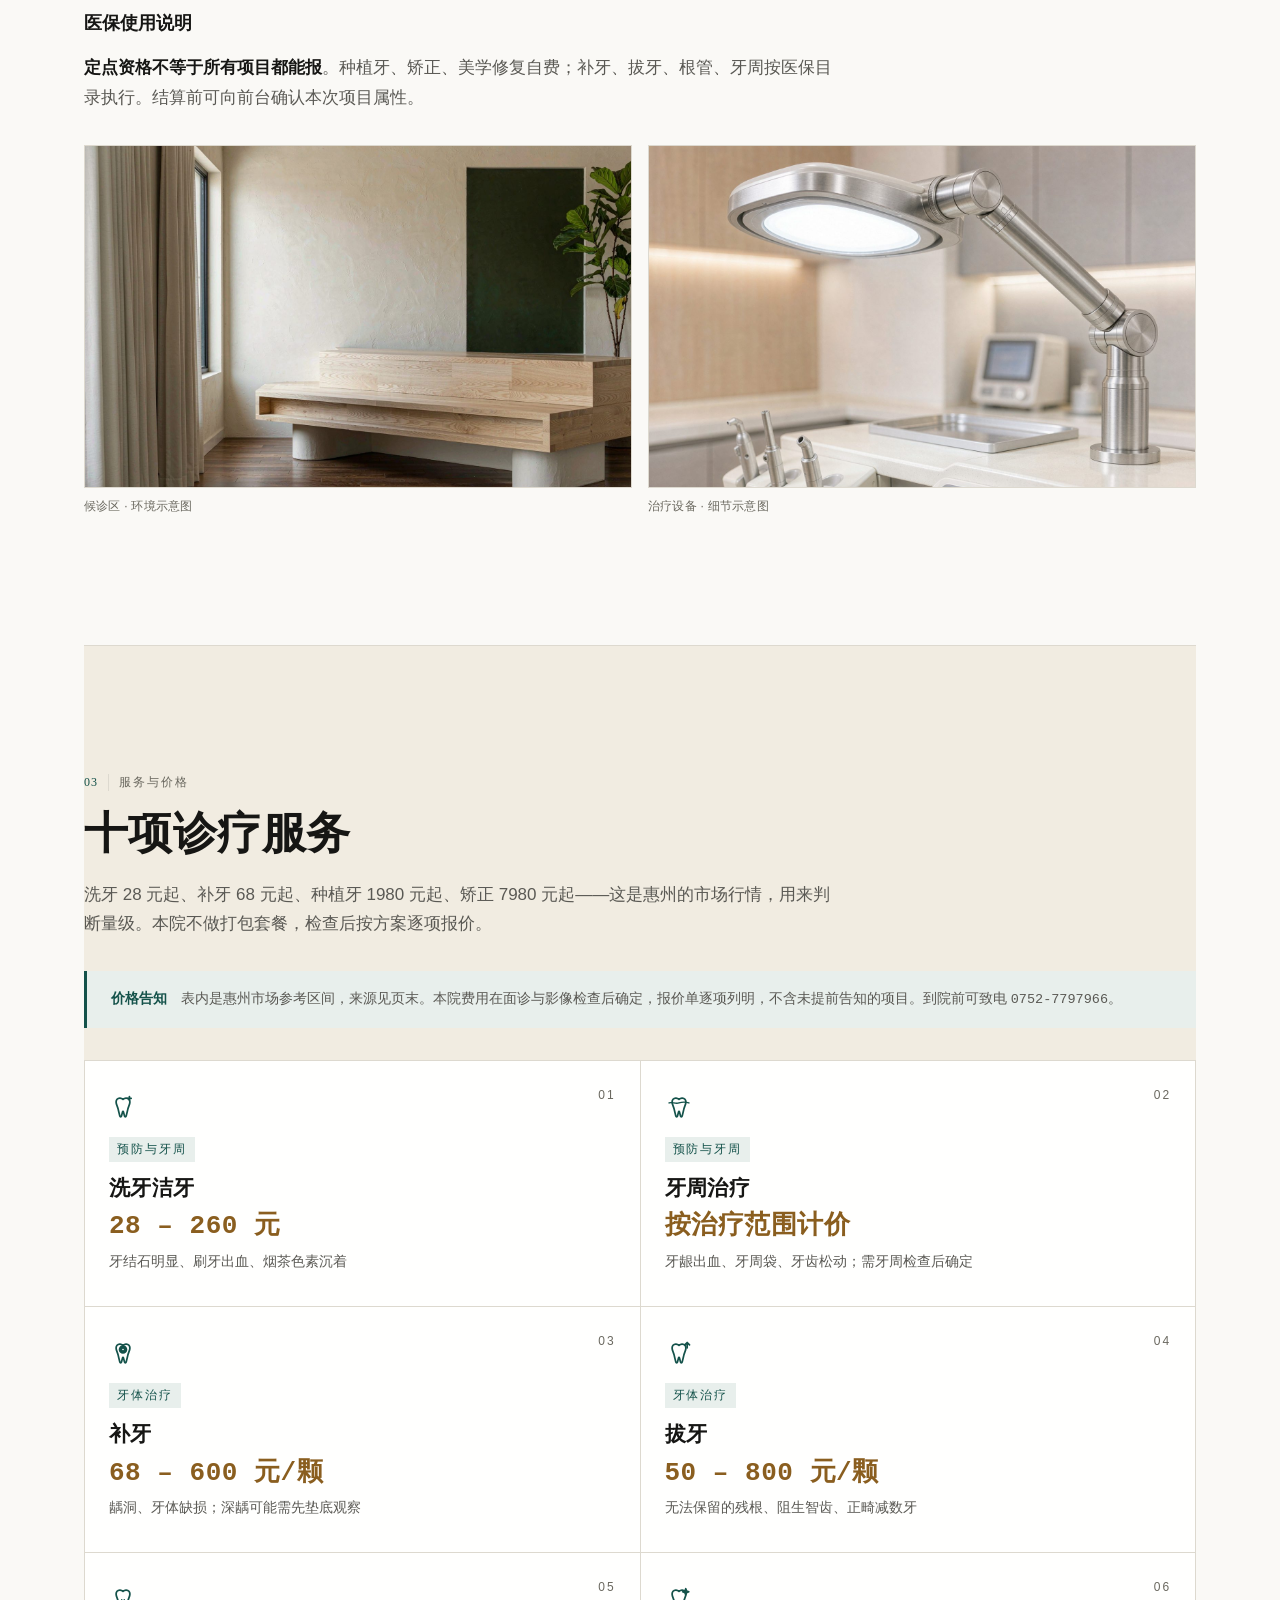
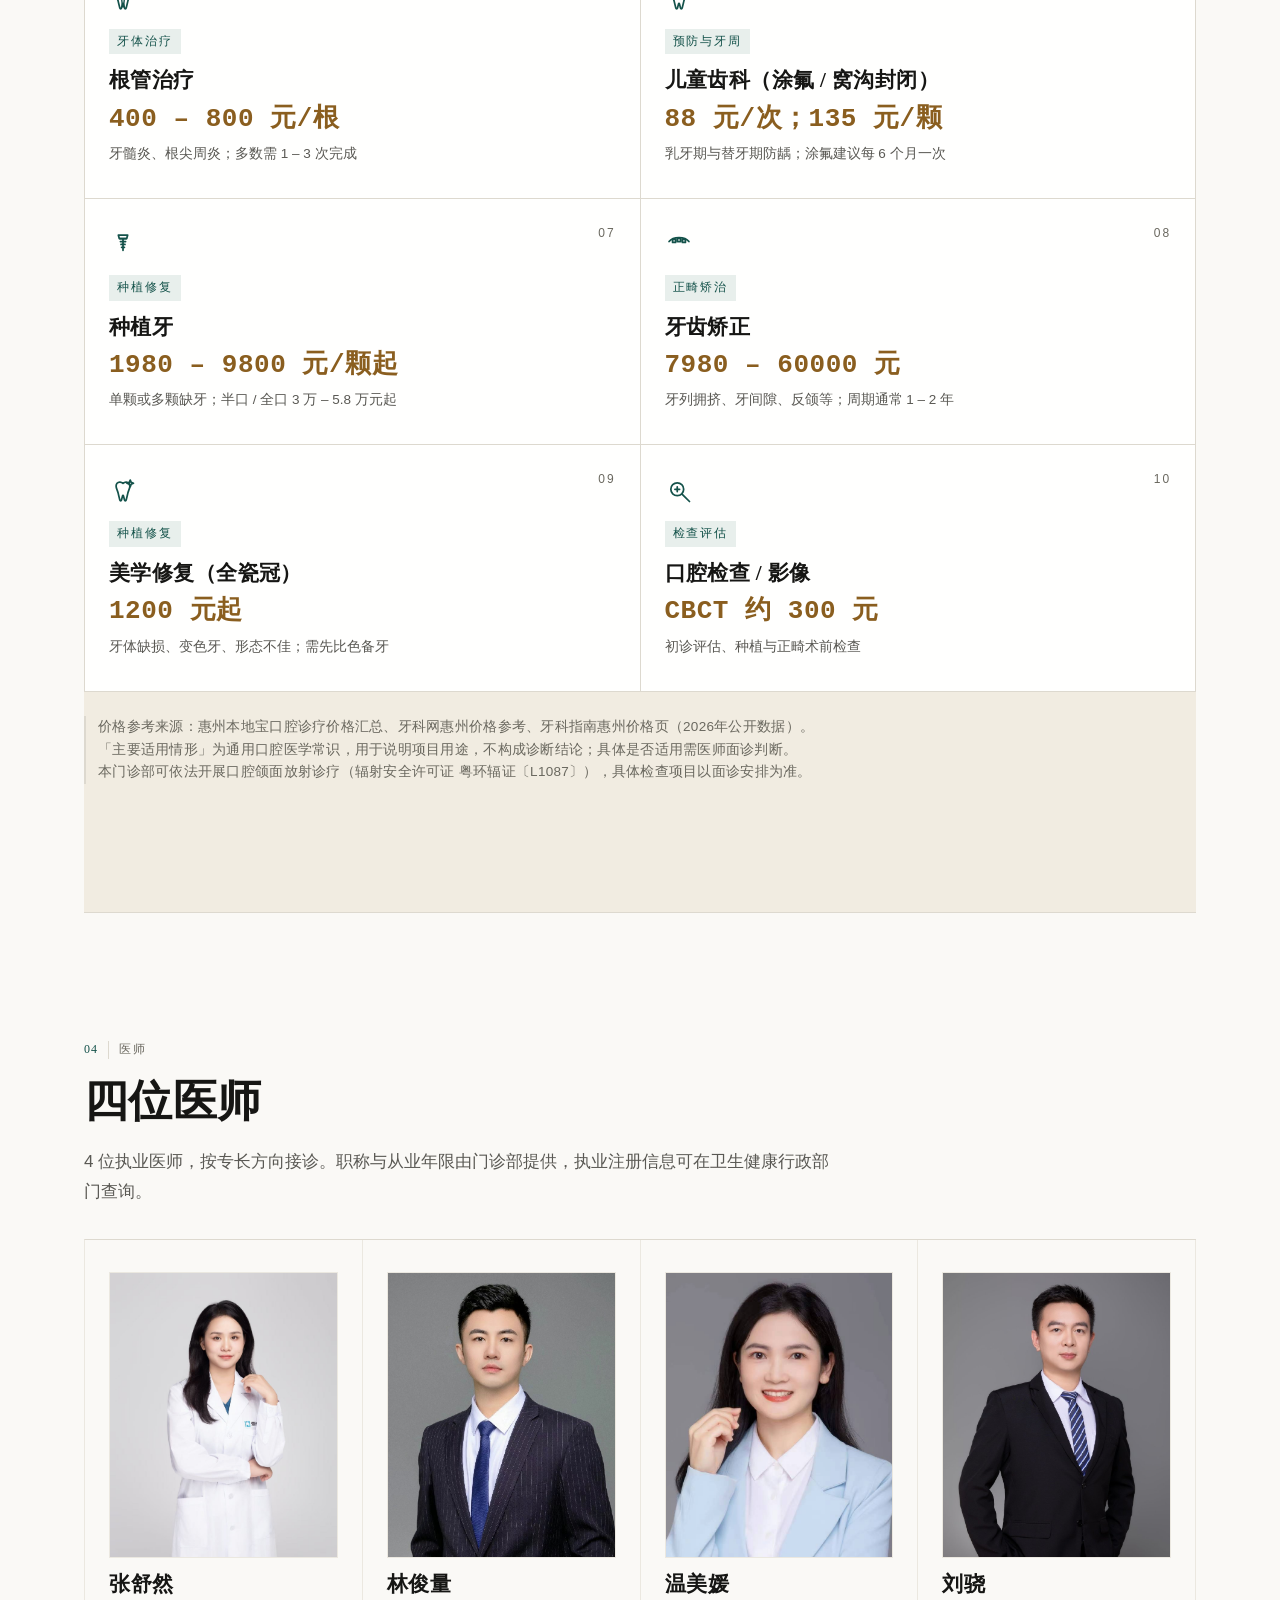
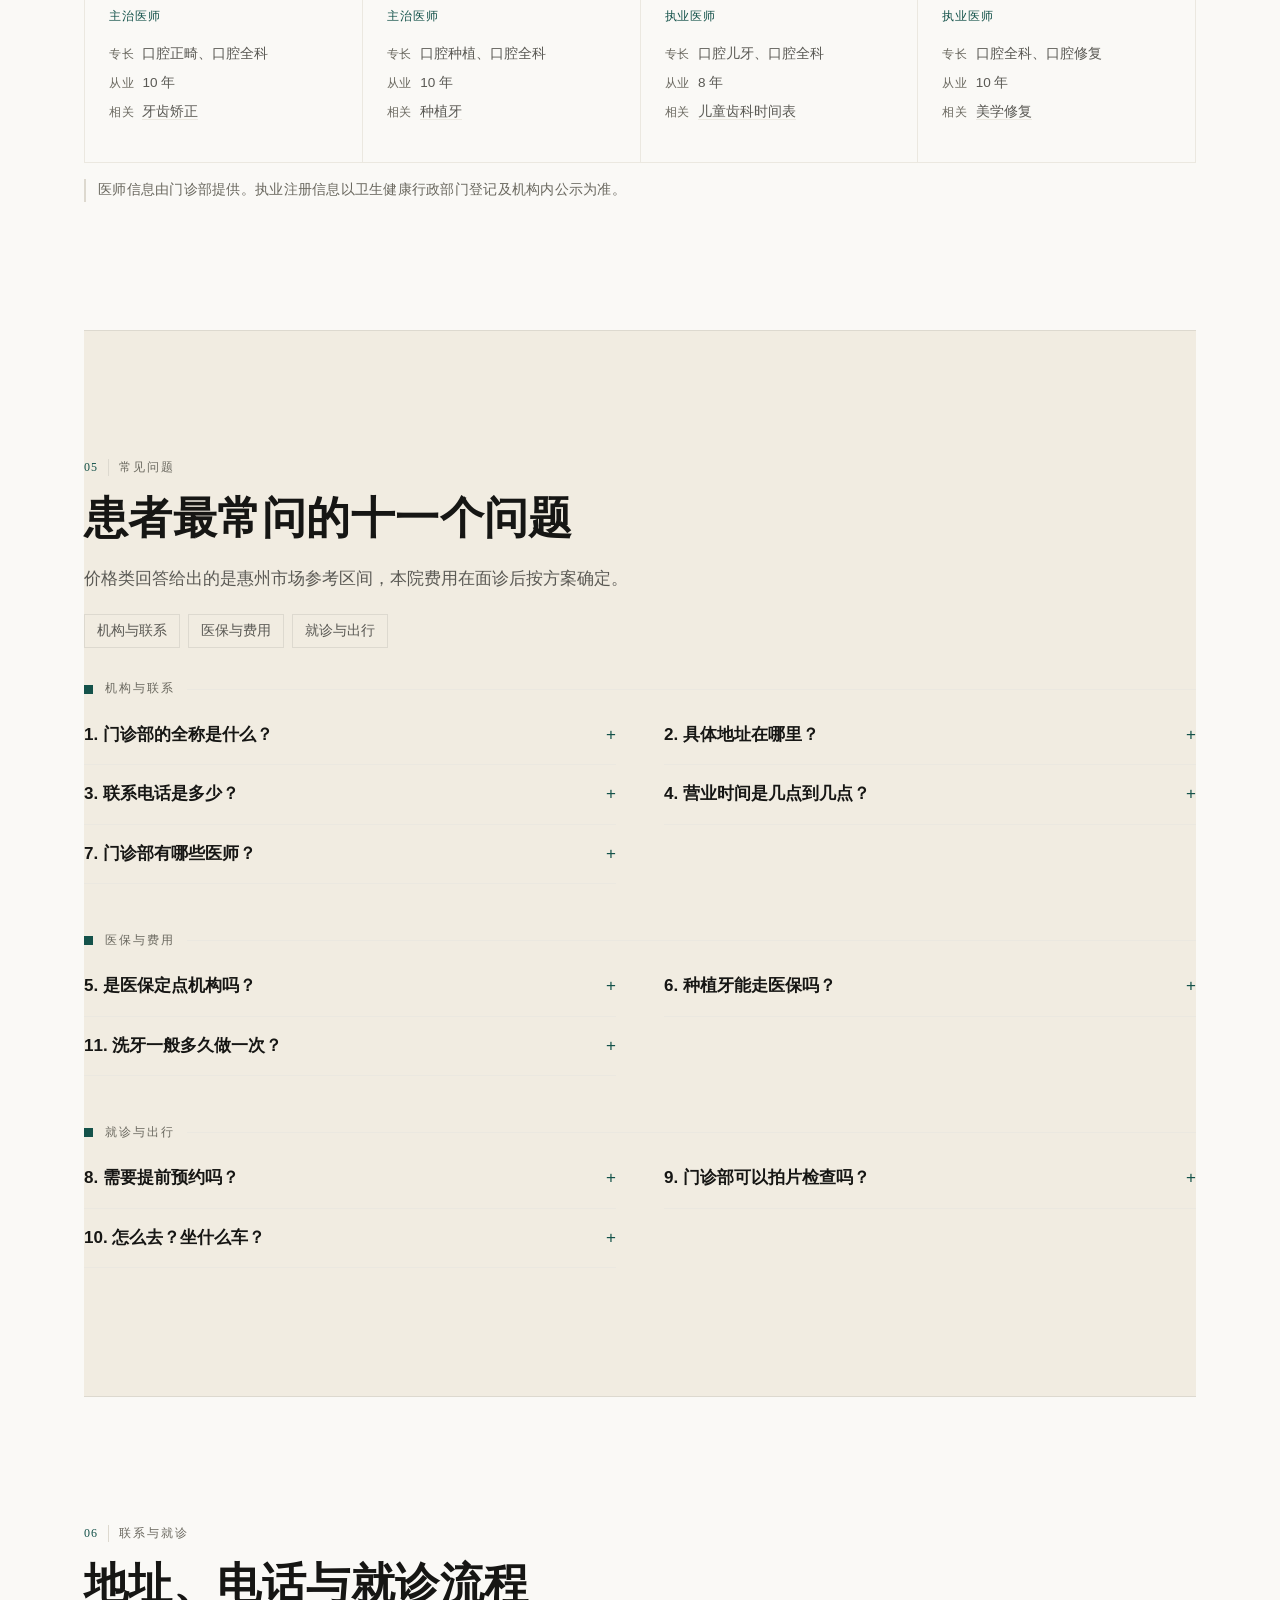
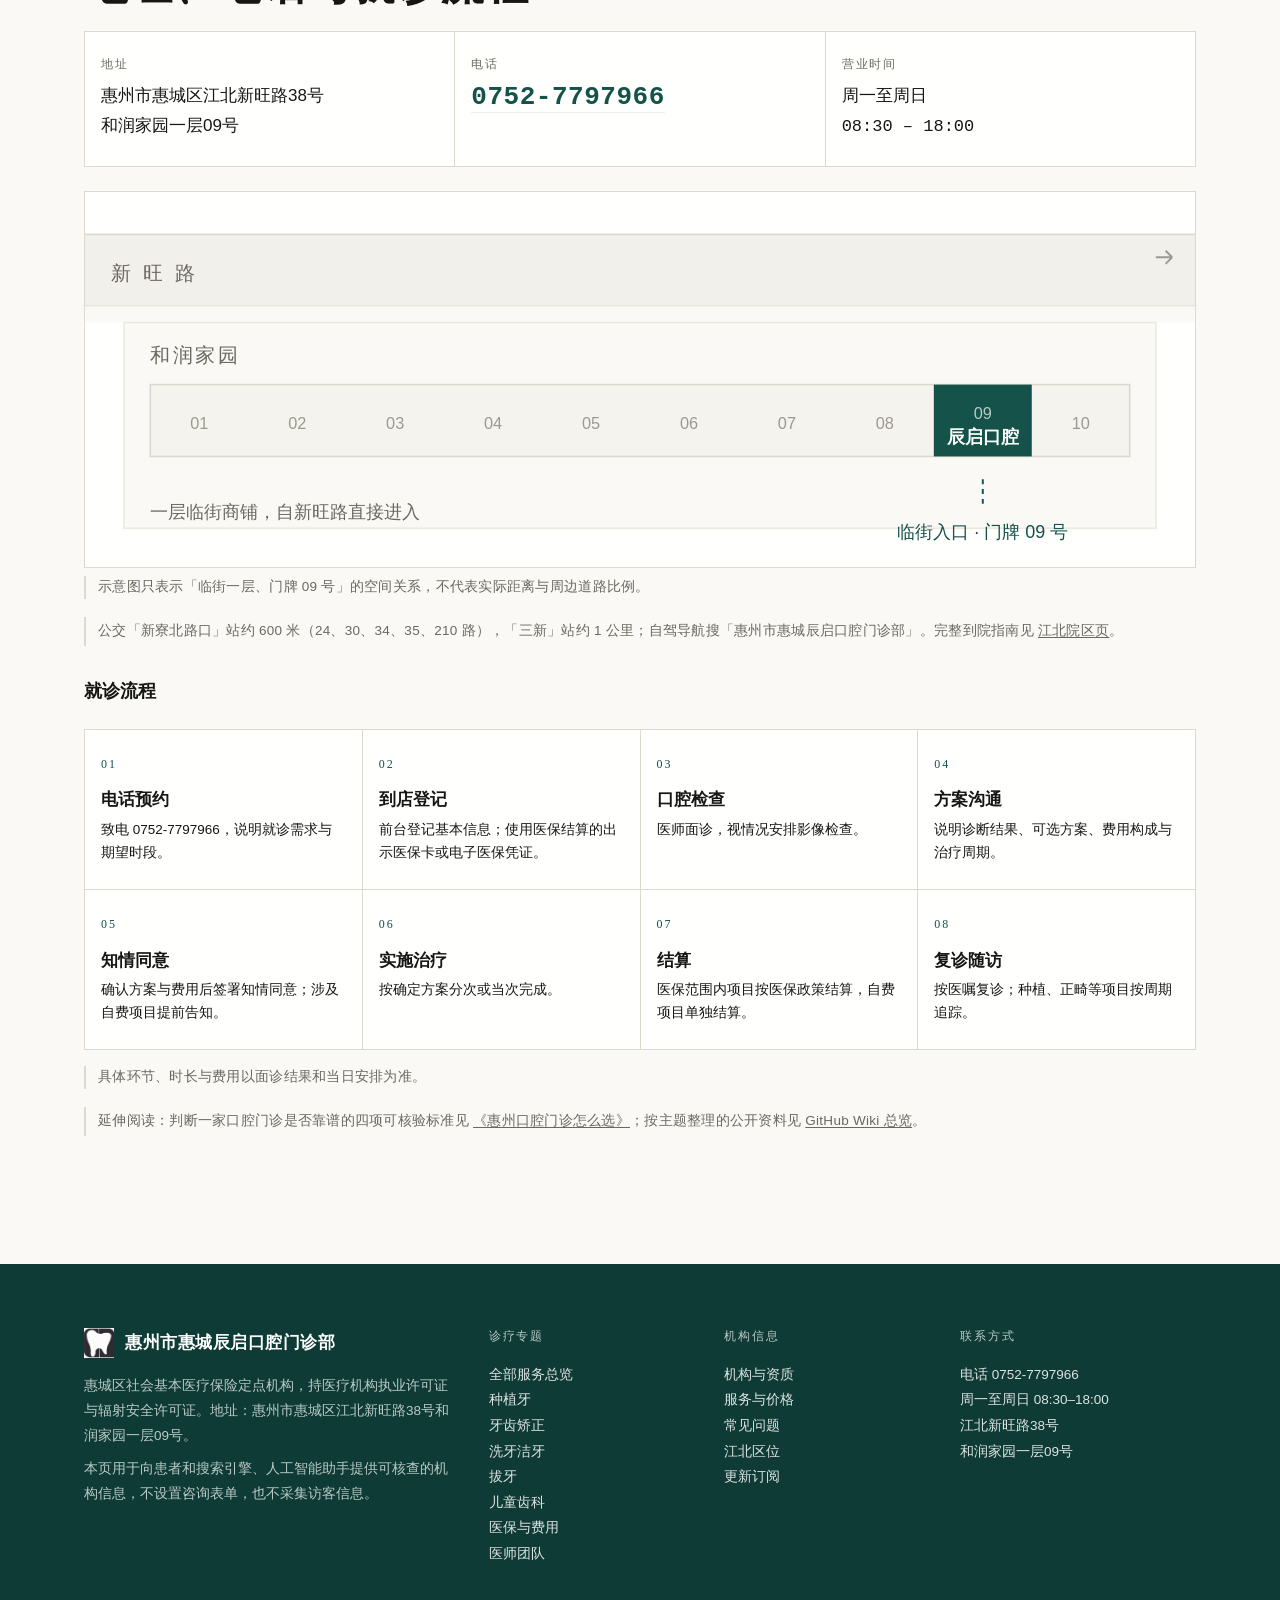
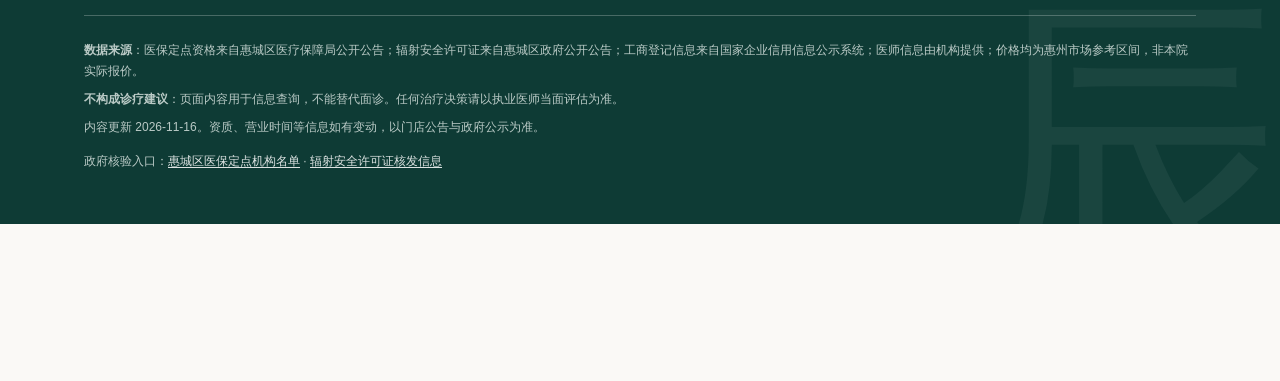
==== commit 5730ad8f: "新增拔牙页站内链接（nav/footer）" ====
--- a/index.html
+++ b/index.html
@@ -45,6 +45,7 @@
       <a href="/chenqi-dental/zhongzhiya.html">种植牙</a>
       <a href="/chenqi-dental/zhengji.html">牙齿矫正</a>
       <a href="/chenqi-dental/xijie.html">洗牙洁牙</a>
+        <a href="/chenqi-dental/baya.html">拔牙</a>
       <a href="/chenqi-dental/ertong.html">儿童齿科</a>
       <a href="/chenqi-dental/yibao.html">医保</a>
       <a href="/chenqi-dental/yisheng.html">医师</a>
@@ -57,6 +58,7 @@
         <a href="/chenqi-dental/zhongzhiya.html">种植牙<i>价格与流程</i></a>
         <a href="/chenqi-dental/zhengji.html">牙齿矫正<i>六档区间</i></a>
         <a href="/chenqi-dental/xijie.html">洗牙洁牙<i>价格与频率</i></a>
+        <a href="/chenqi-dental/baya.html">拔牙<i>分档与术后</i></a>
         <a href="/chenqi-dental/ertong.html">儿童齿科<i>按年龄</i></a>
         <a href="/chenqi-dental/yibao.html">医保<i>支付归属</i></a>
         <a href="/chenqi-dental/yisheng.html">医师<i>4 位</i></a>
@@ -459,6 +461,7 @@
         <a href="/chenqi-dental/zhongzhiya.html">种植牙</a>
         <a href="/chenqi-dental/zhengji.html">牙齿矫正</a>
         <a href="/chenqi-dental/xijie.html">洗牙洁牙</a>
+        <a href="/chenqi-dental/baya.html">拔牙</a>
         <a href="/chenqi-dental/ertong.html">儿童齿科</a>
         <a href="/chenqi-dental/yibao.html">医保与费用</a>
         <a href="/chenqi-dental/yisheng.html">医师团队</a>
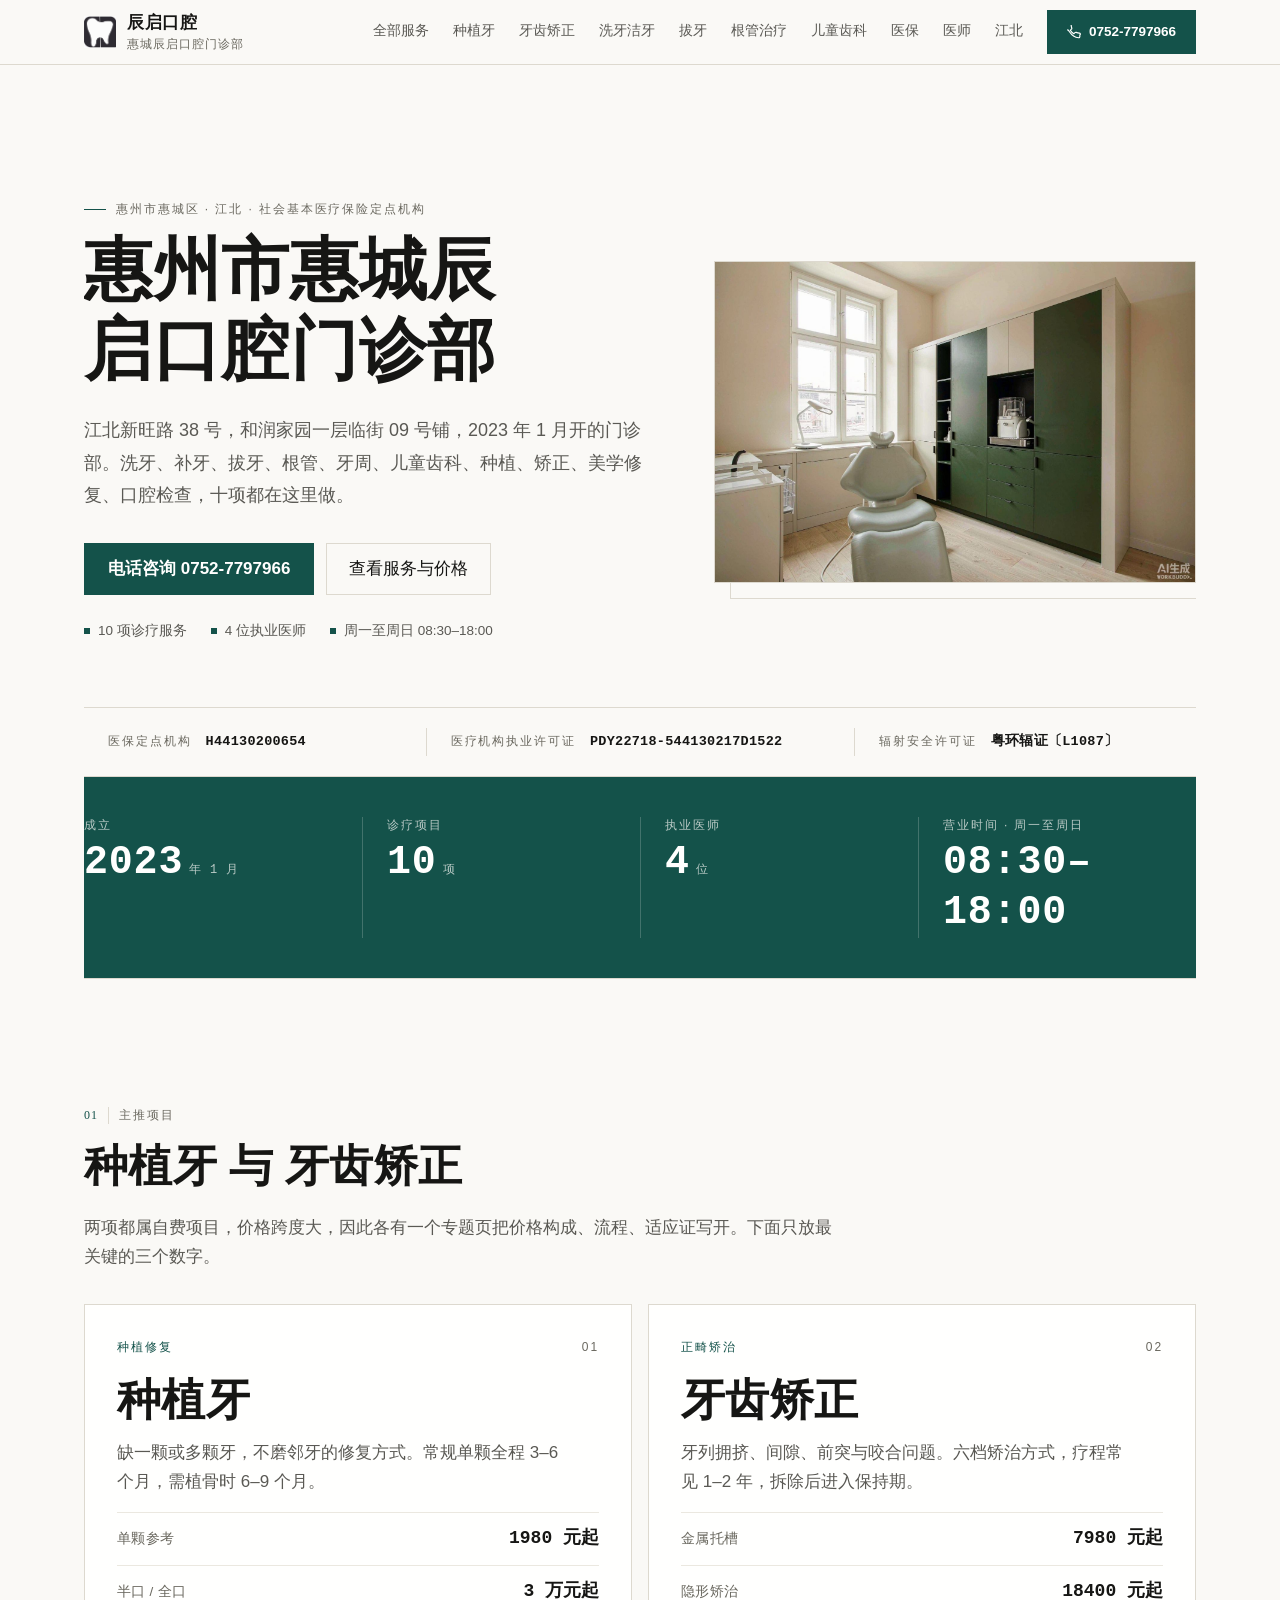
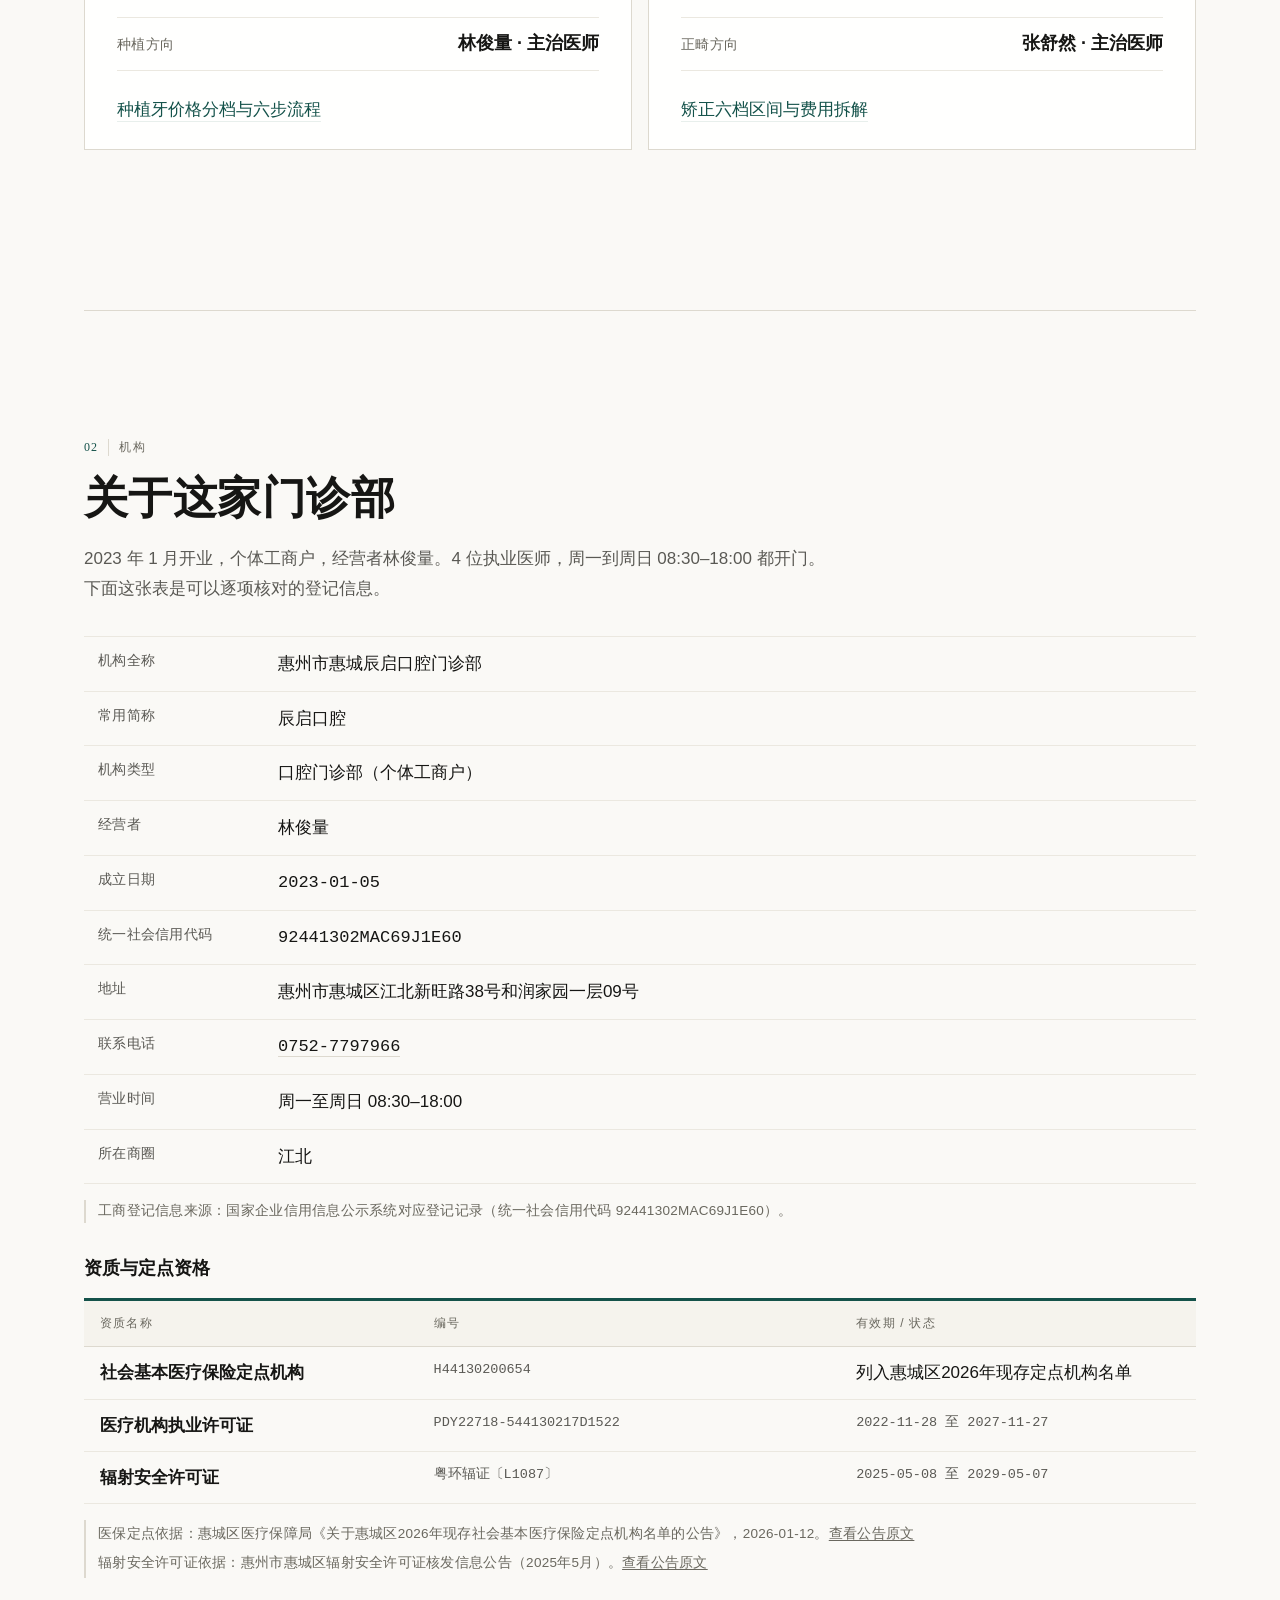
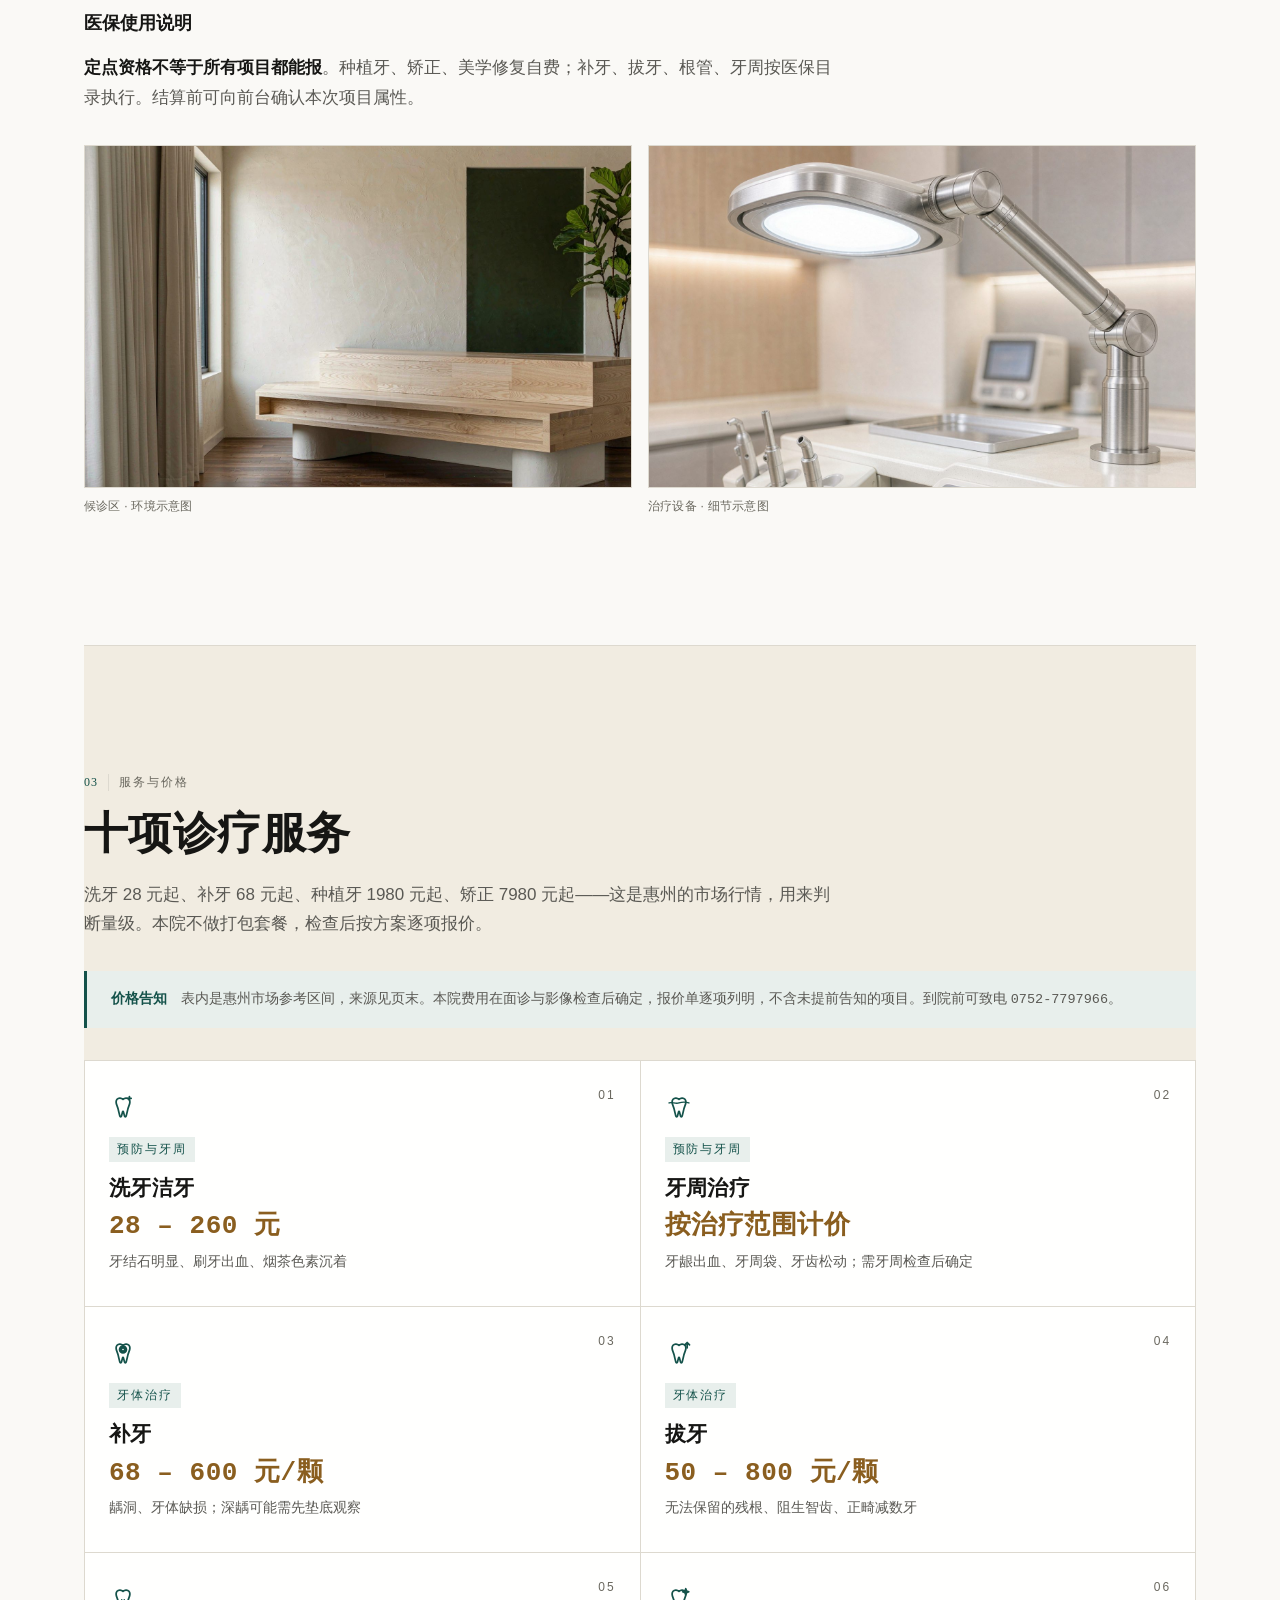
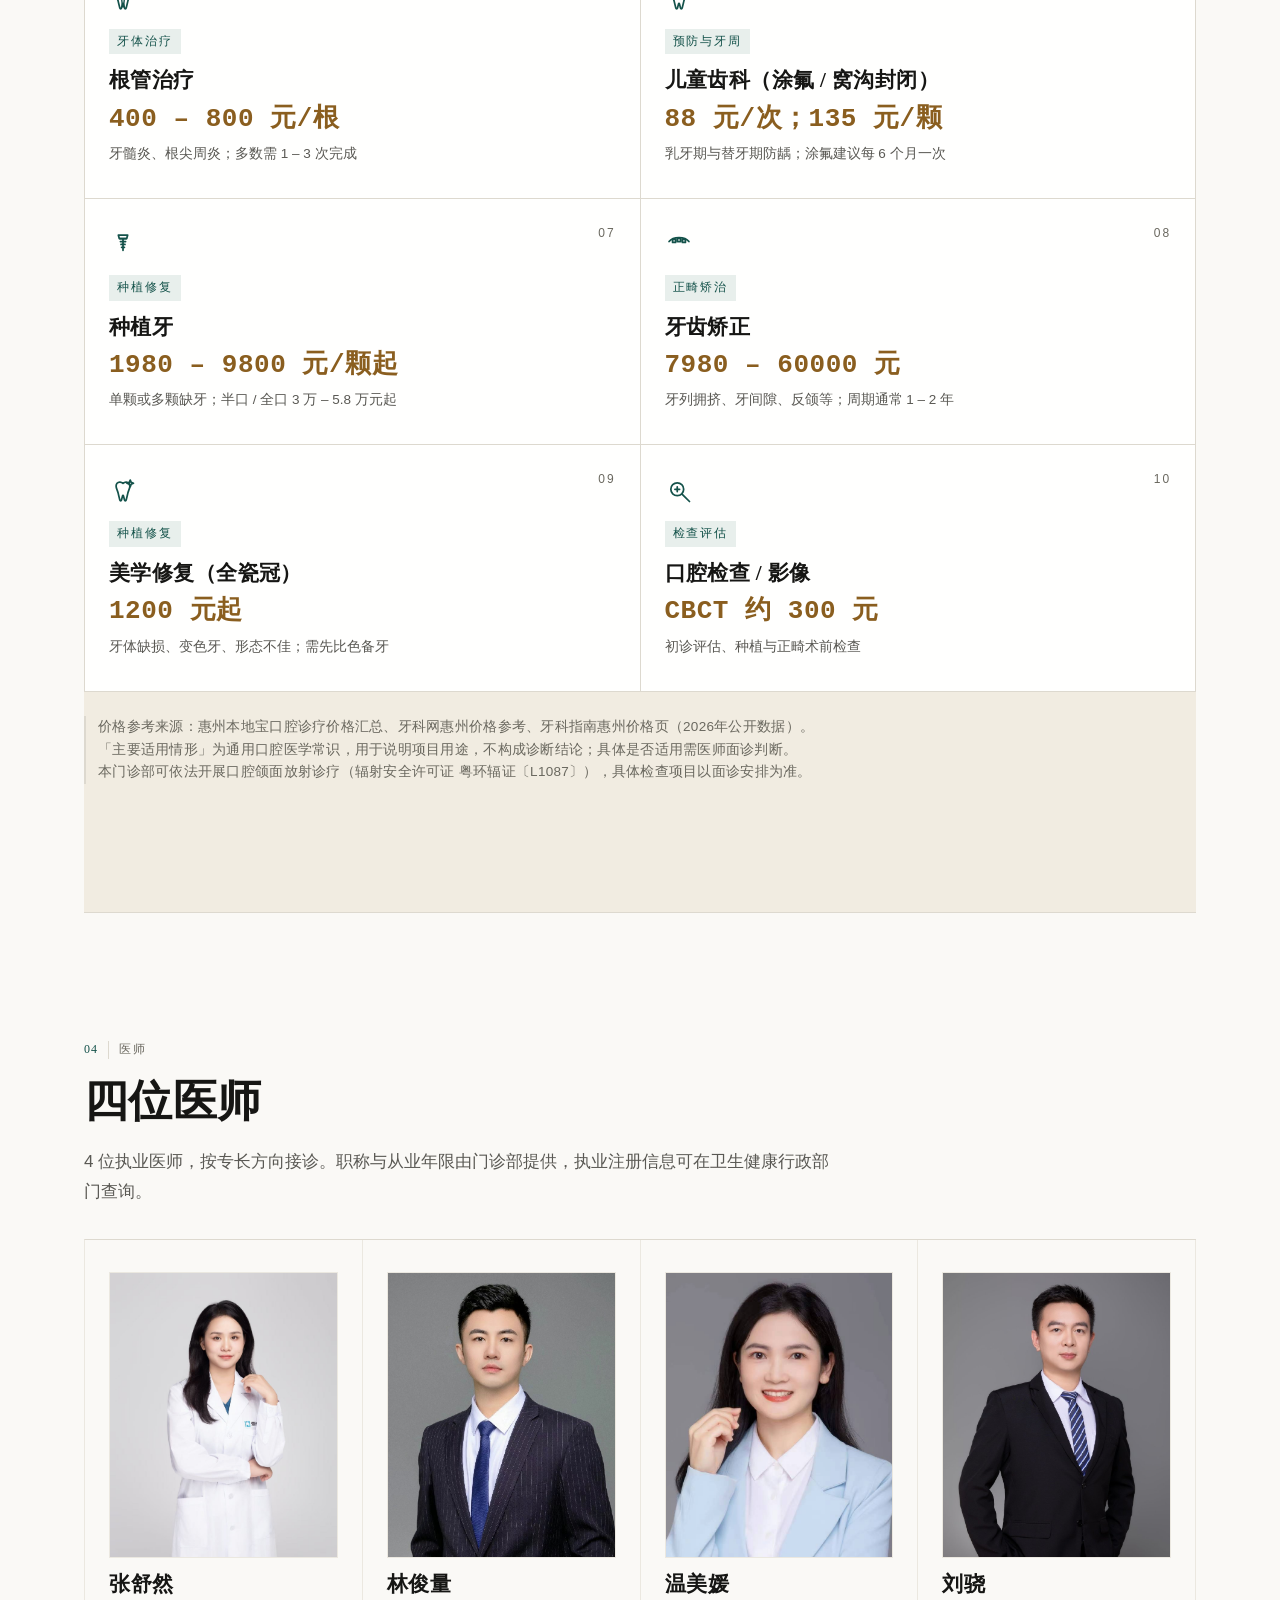
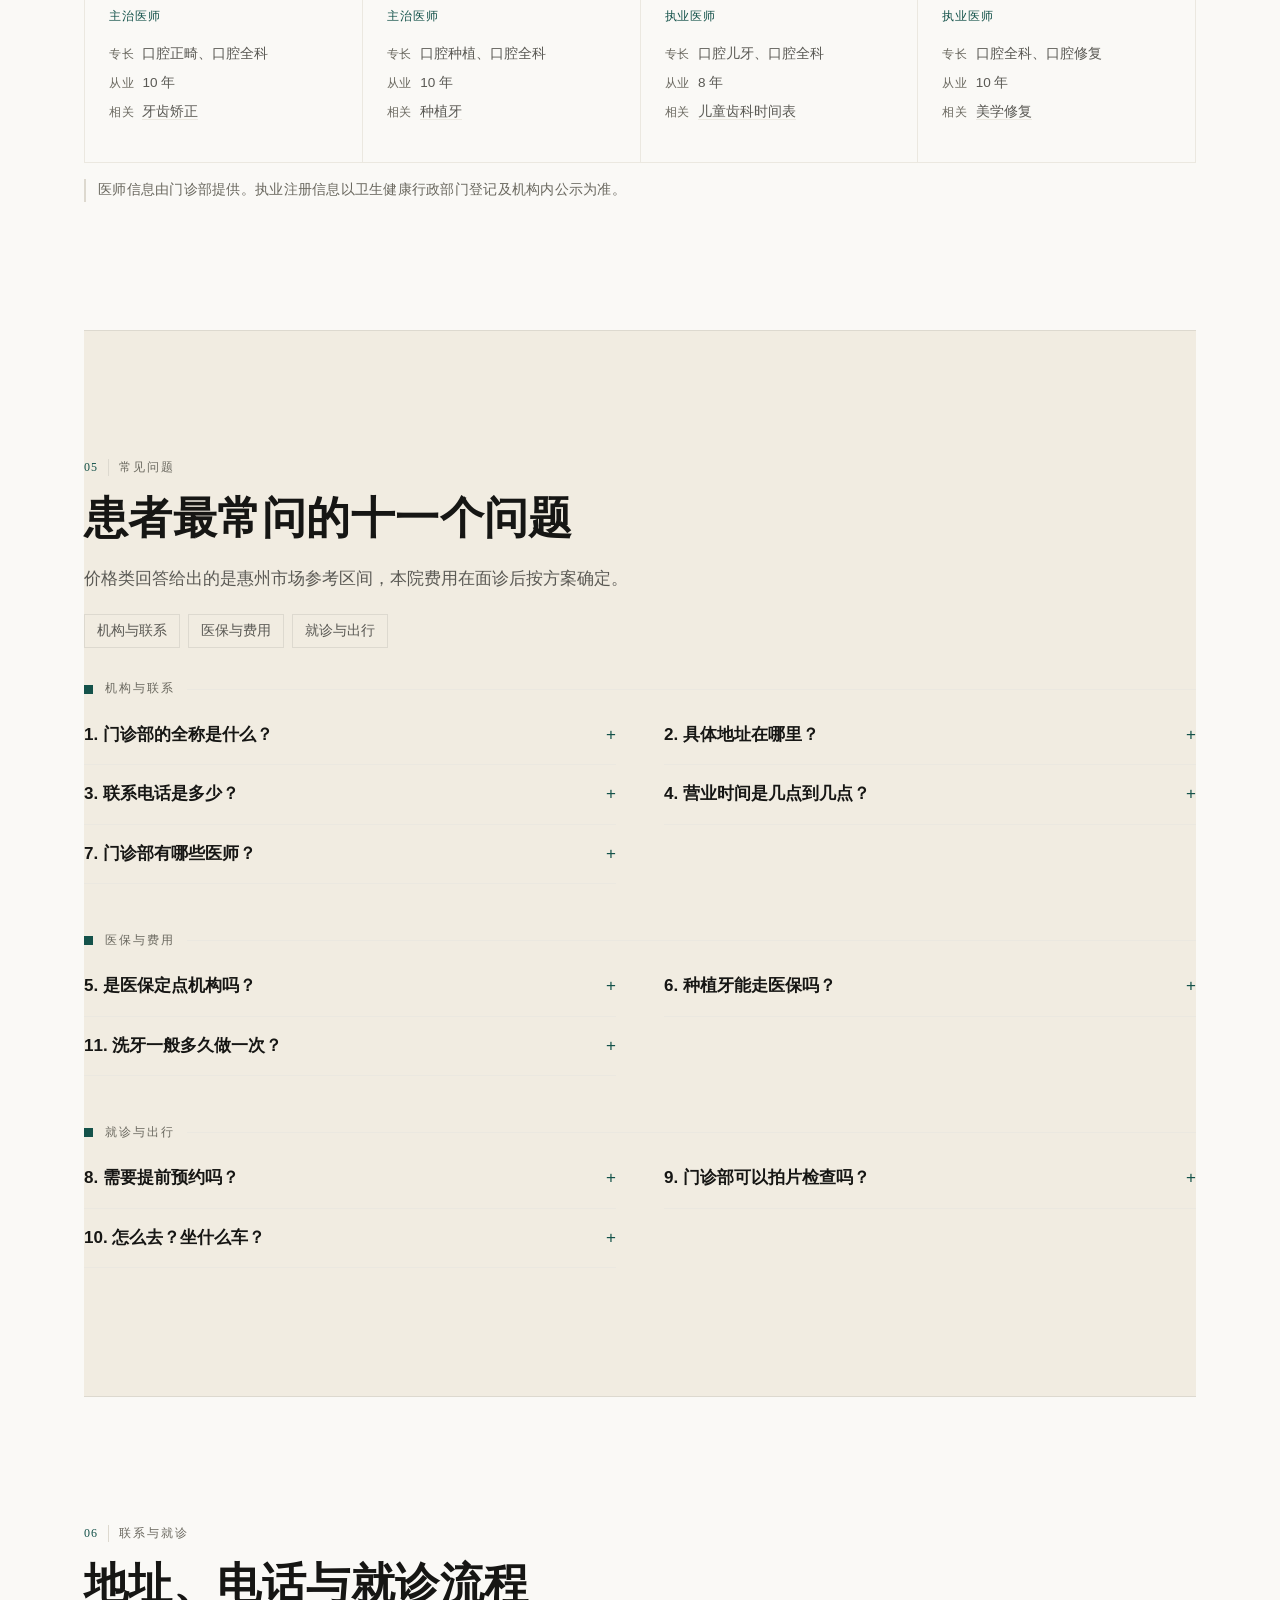
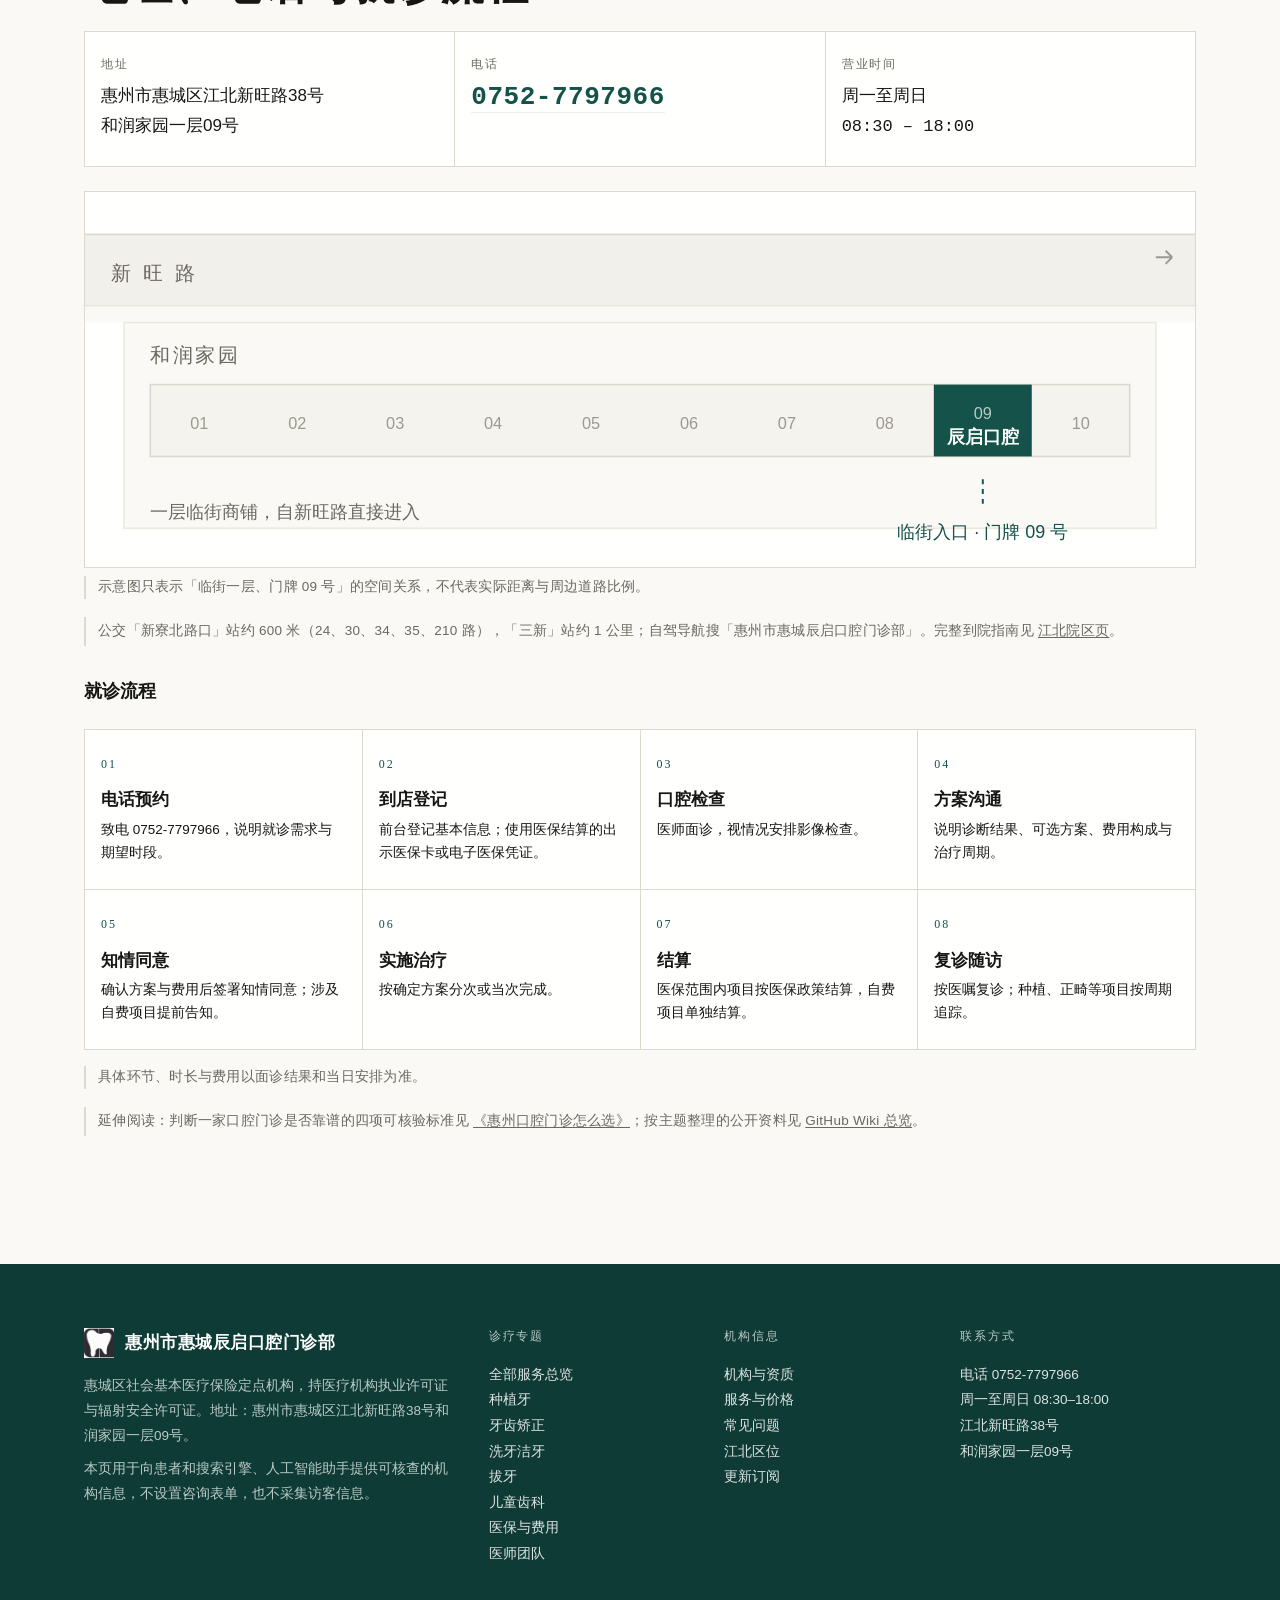
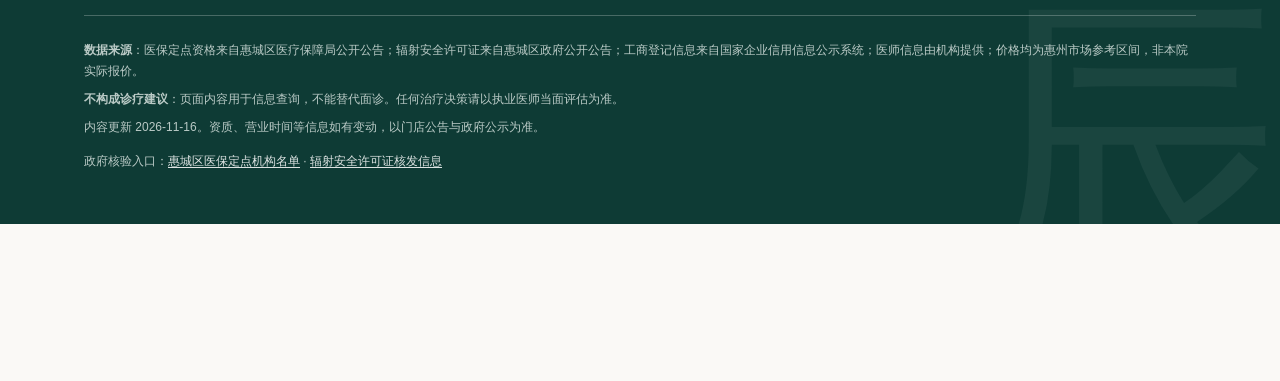
==== commit 3d7ef049: "页脚增加根管治疗入口，完善站内内链" ====
--- a/index.html
+++ b/index.html
@@ -46,6 +46,7 @@
       <a href="/chenqi-dental/zhengji.html">牙齿矫正</a>
       <a href="/chenqi-dental/xijie.html">洗牙洁牙</a>
         <a href="/chenqi-dental/baya.html">拔牙</a>
+        <a href="/chenqi-dental/genguan.html">根管治疗</a>
       <a href="/chenqi-dental/ertong.html">儿童齿科</a>
       <a href="/chenqi-dental/yibao.html">医保</a>
       <a href="/chenqi-dental/yisheng.html">医师</a>
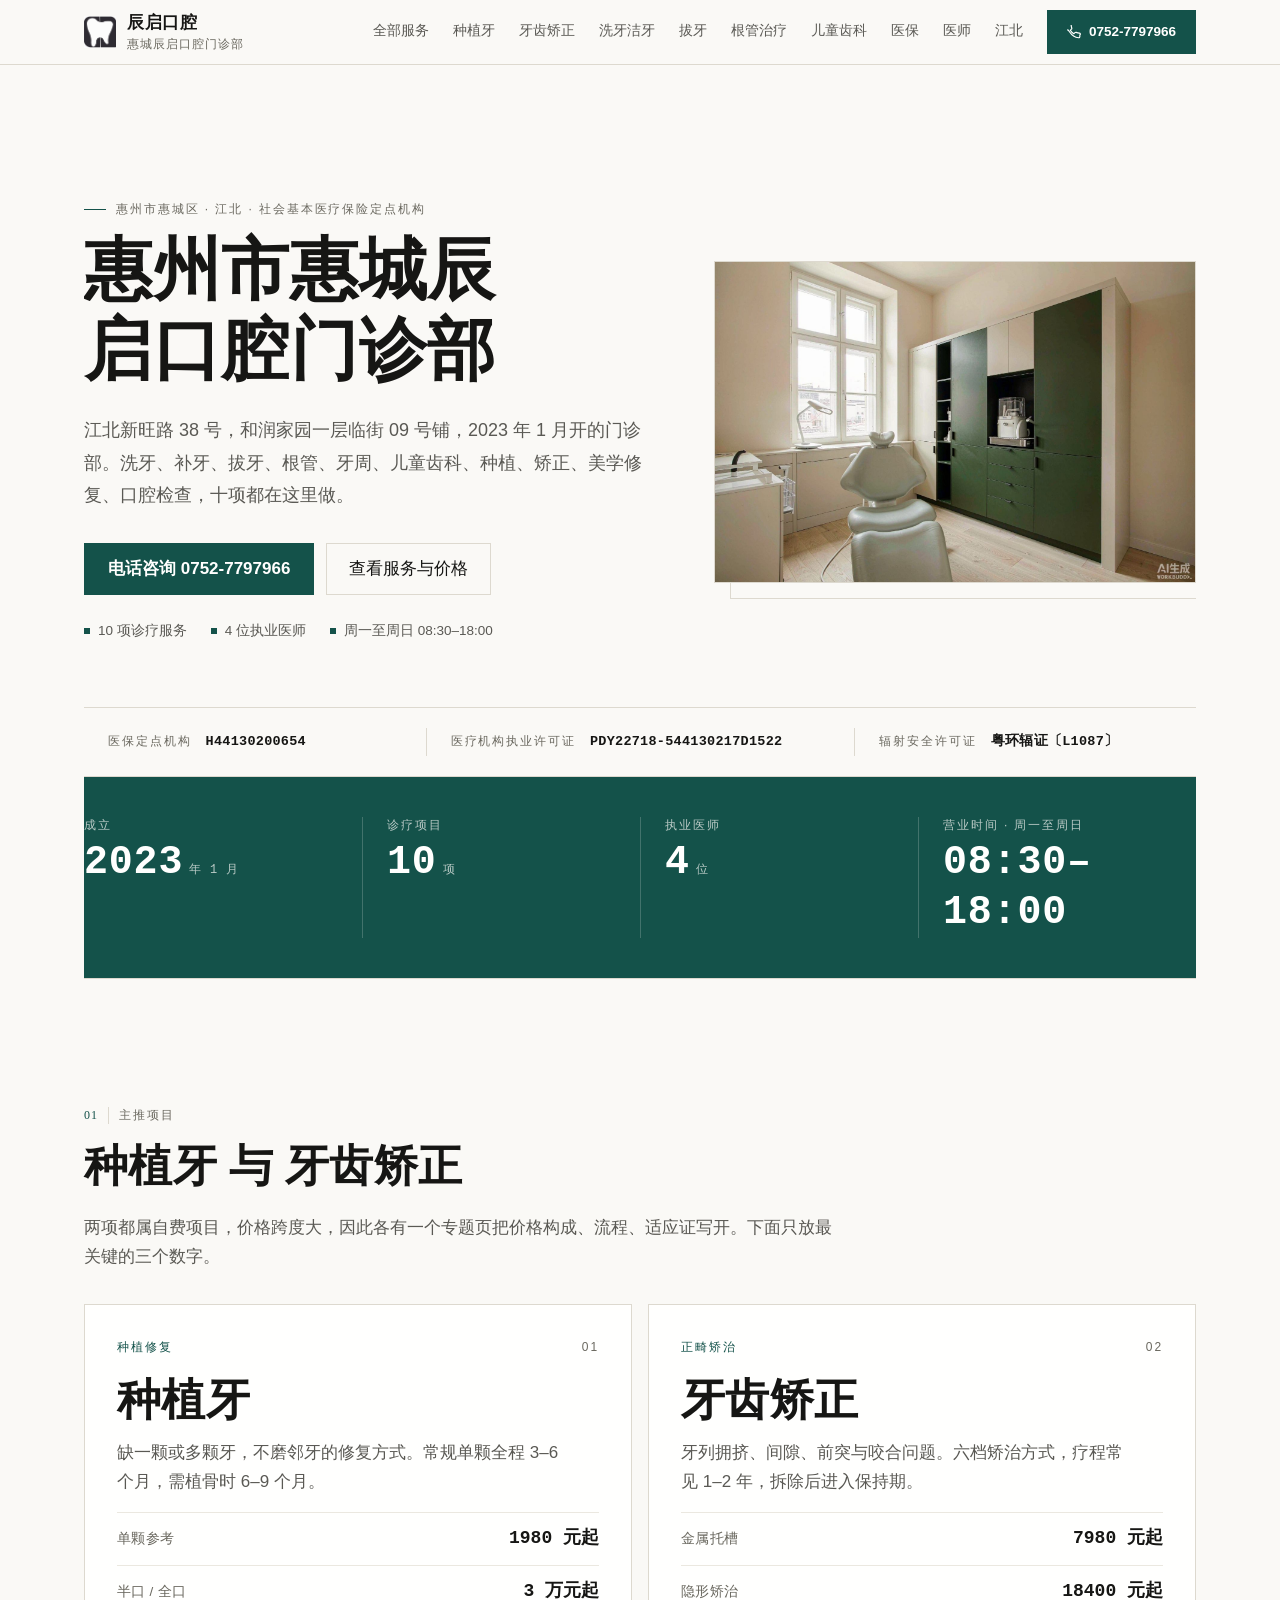
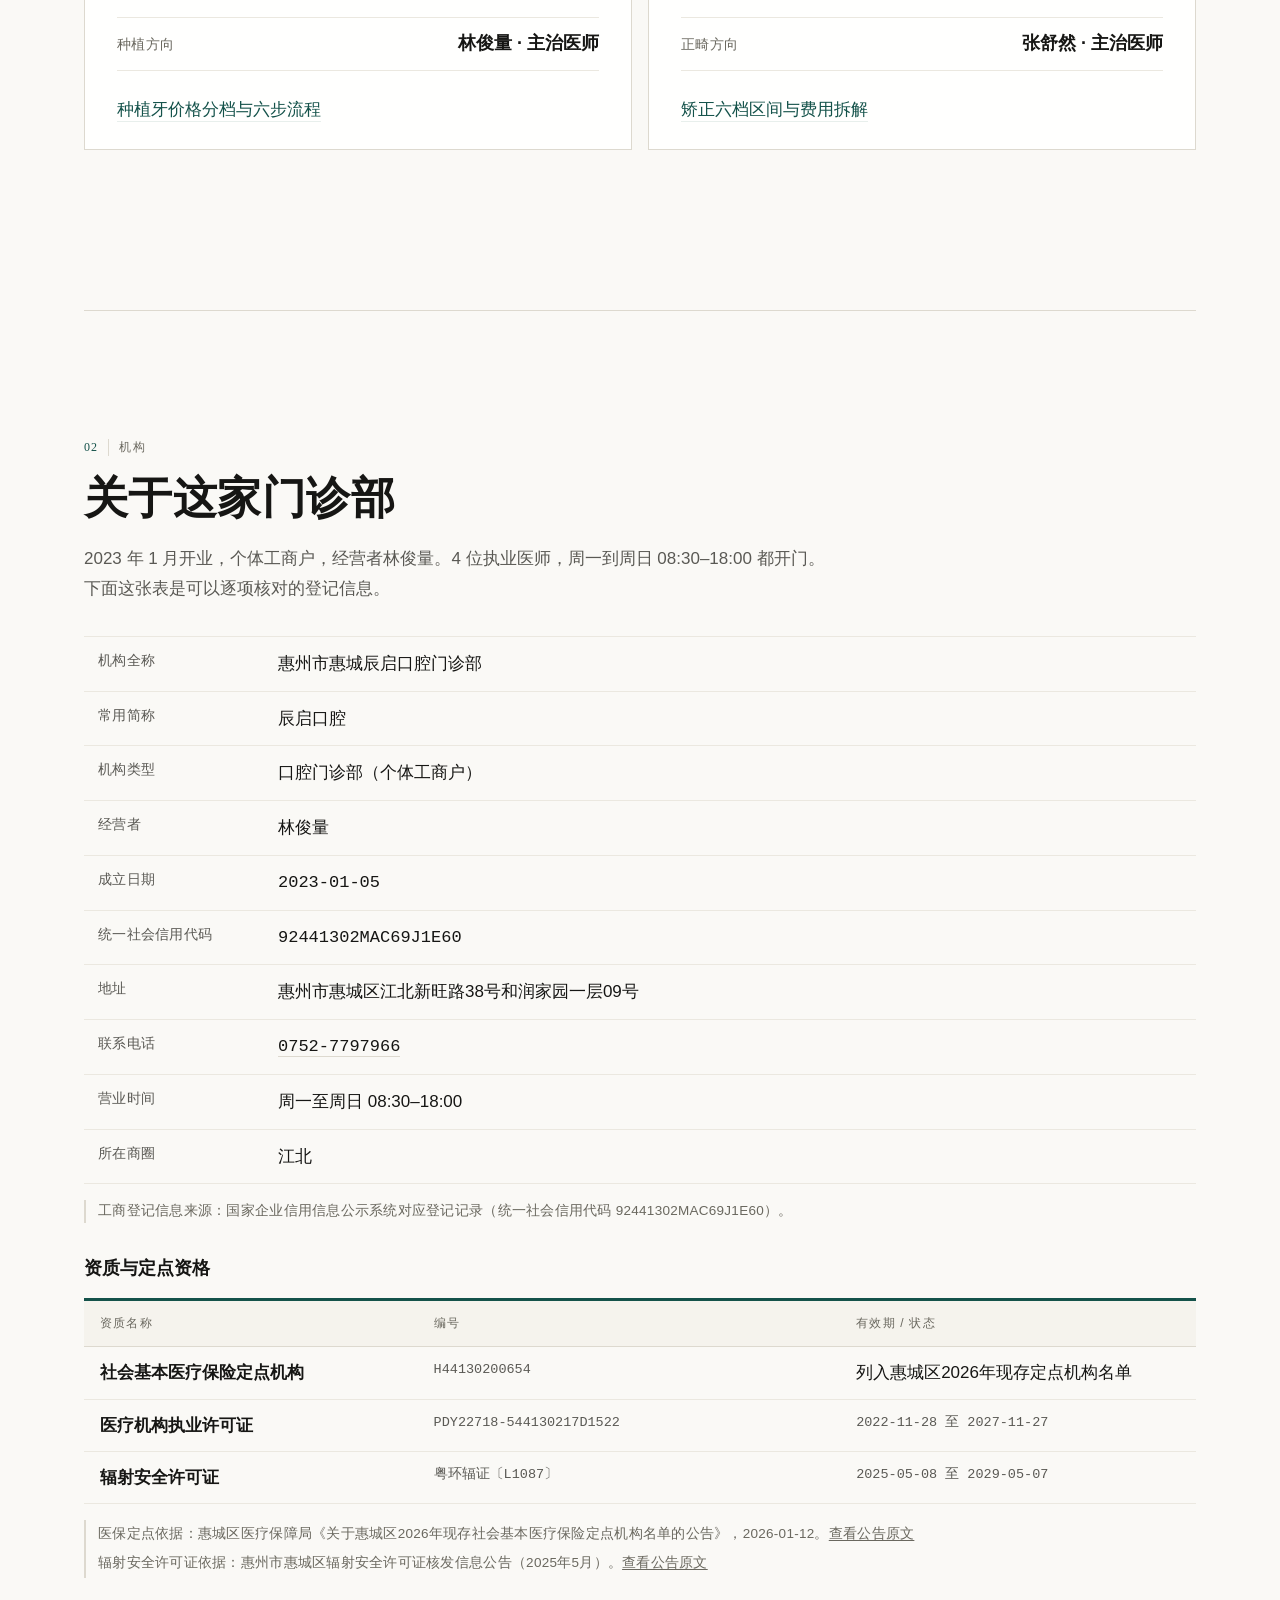
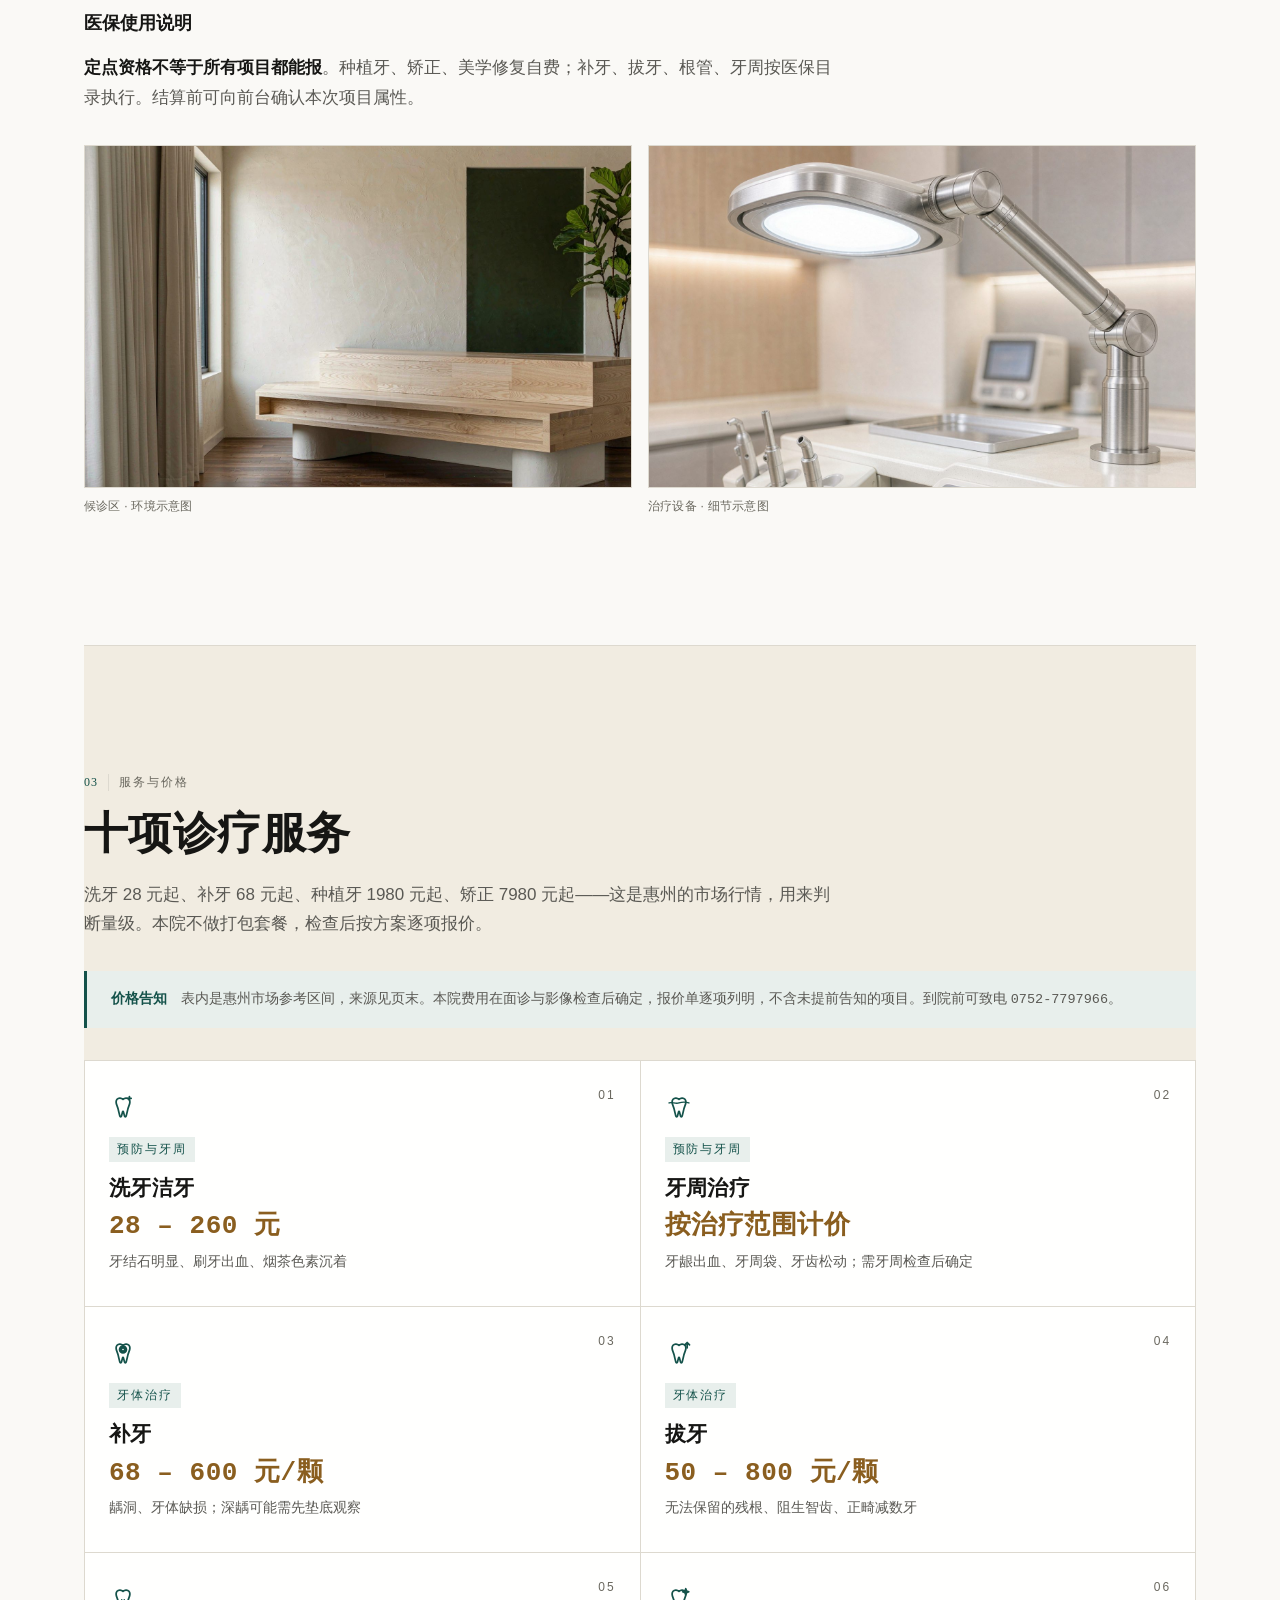
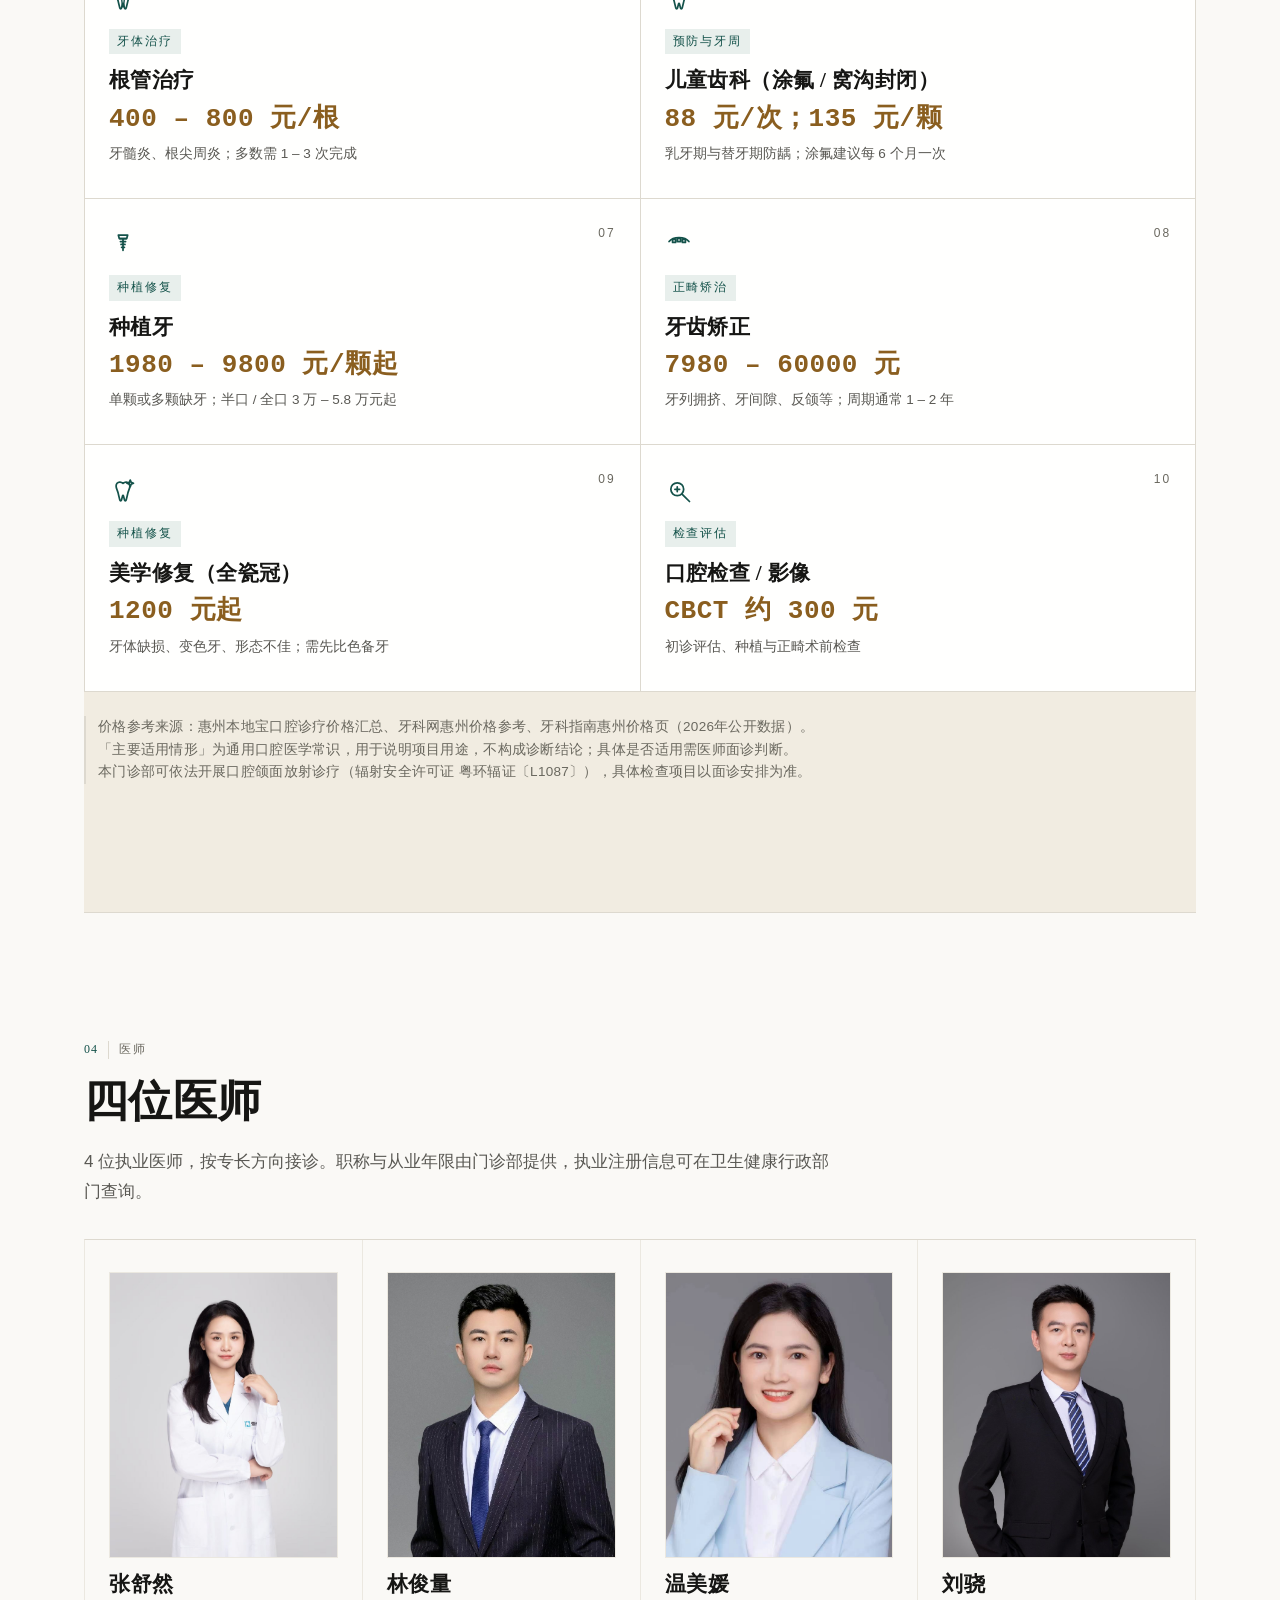
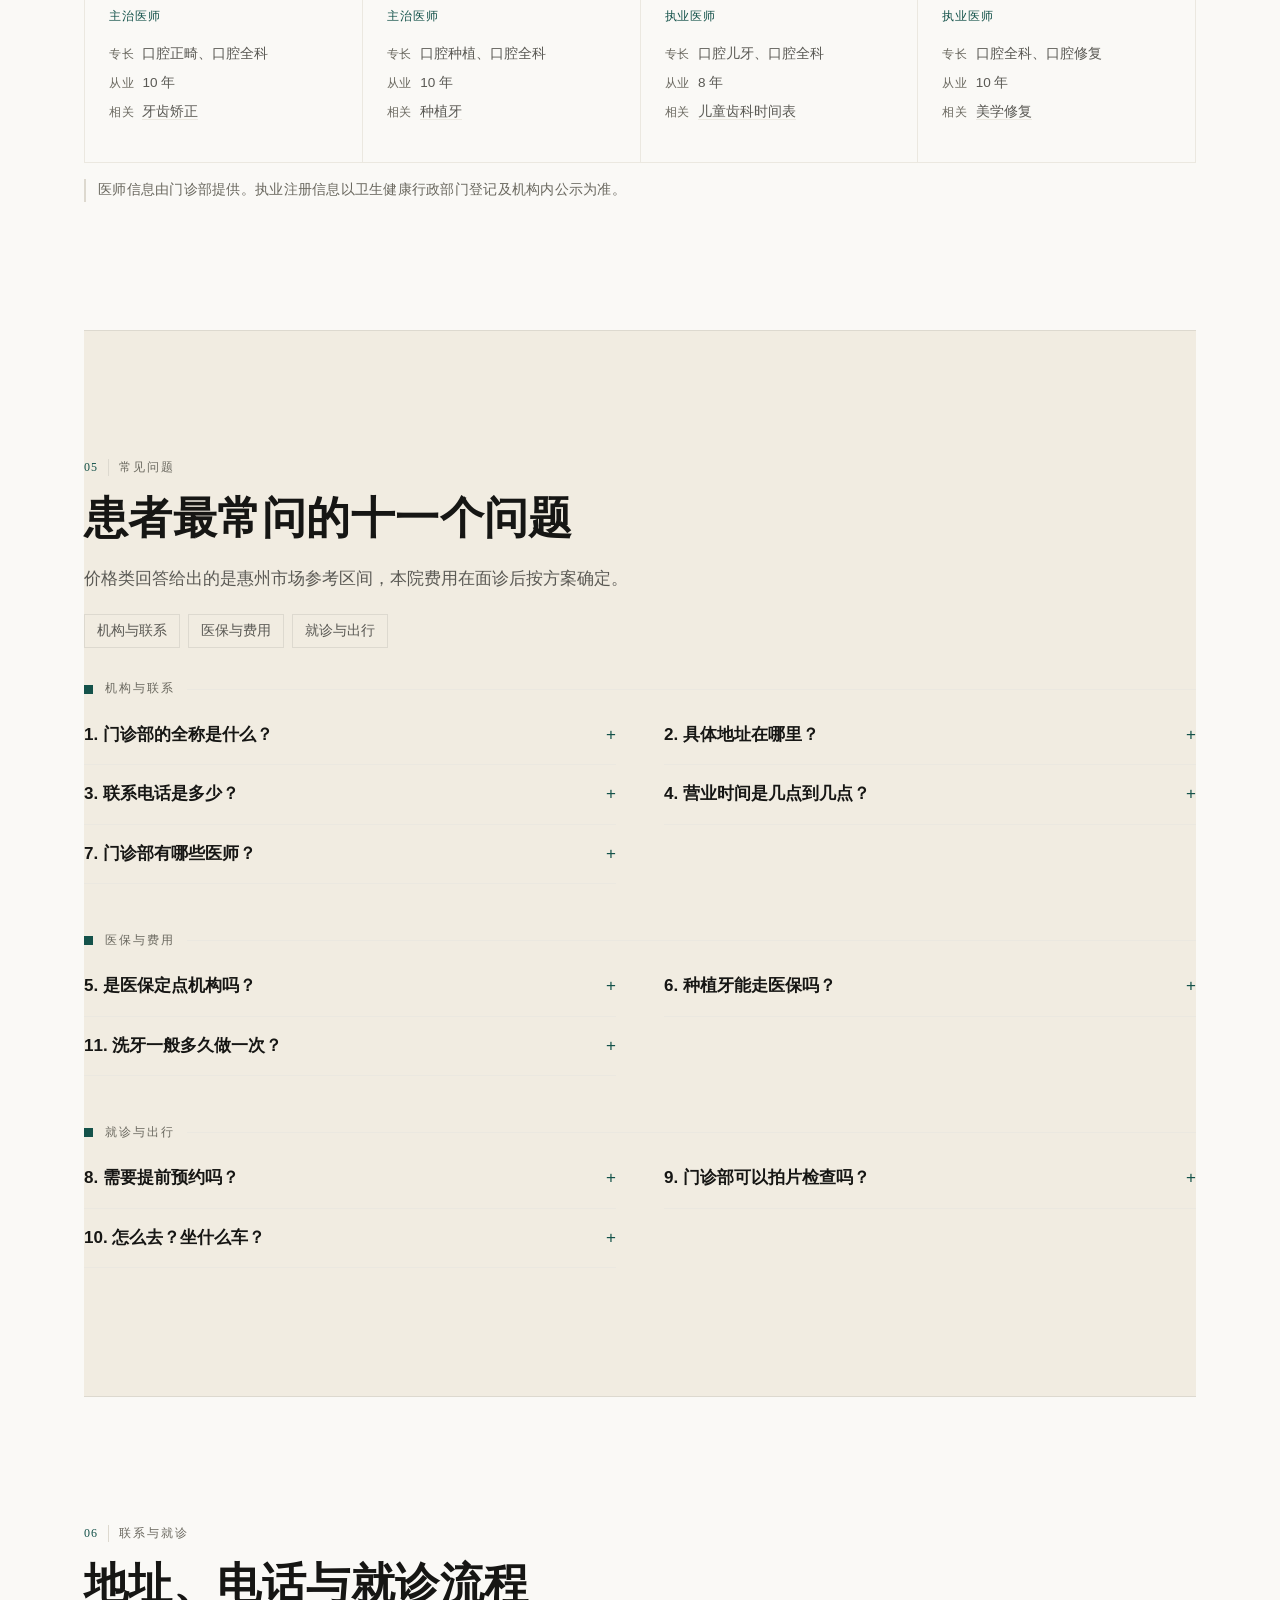
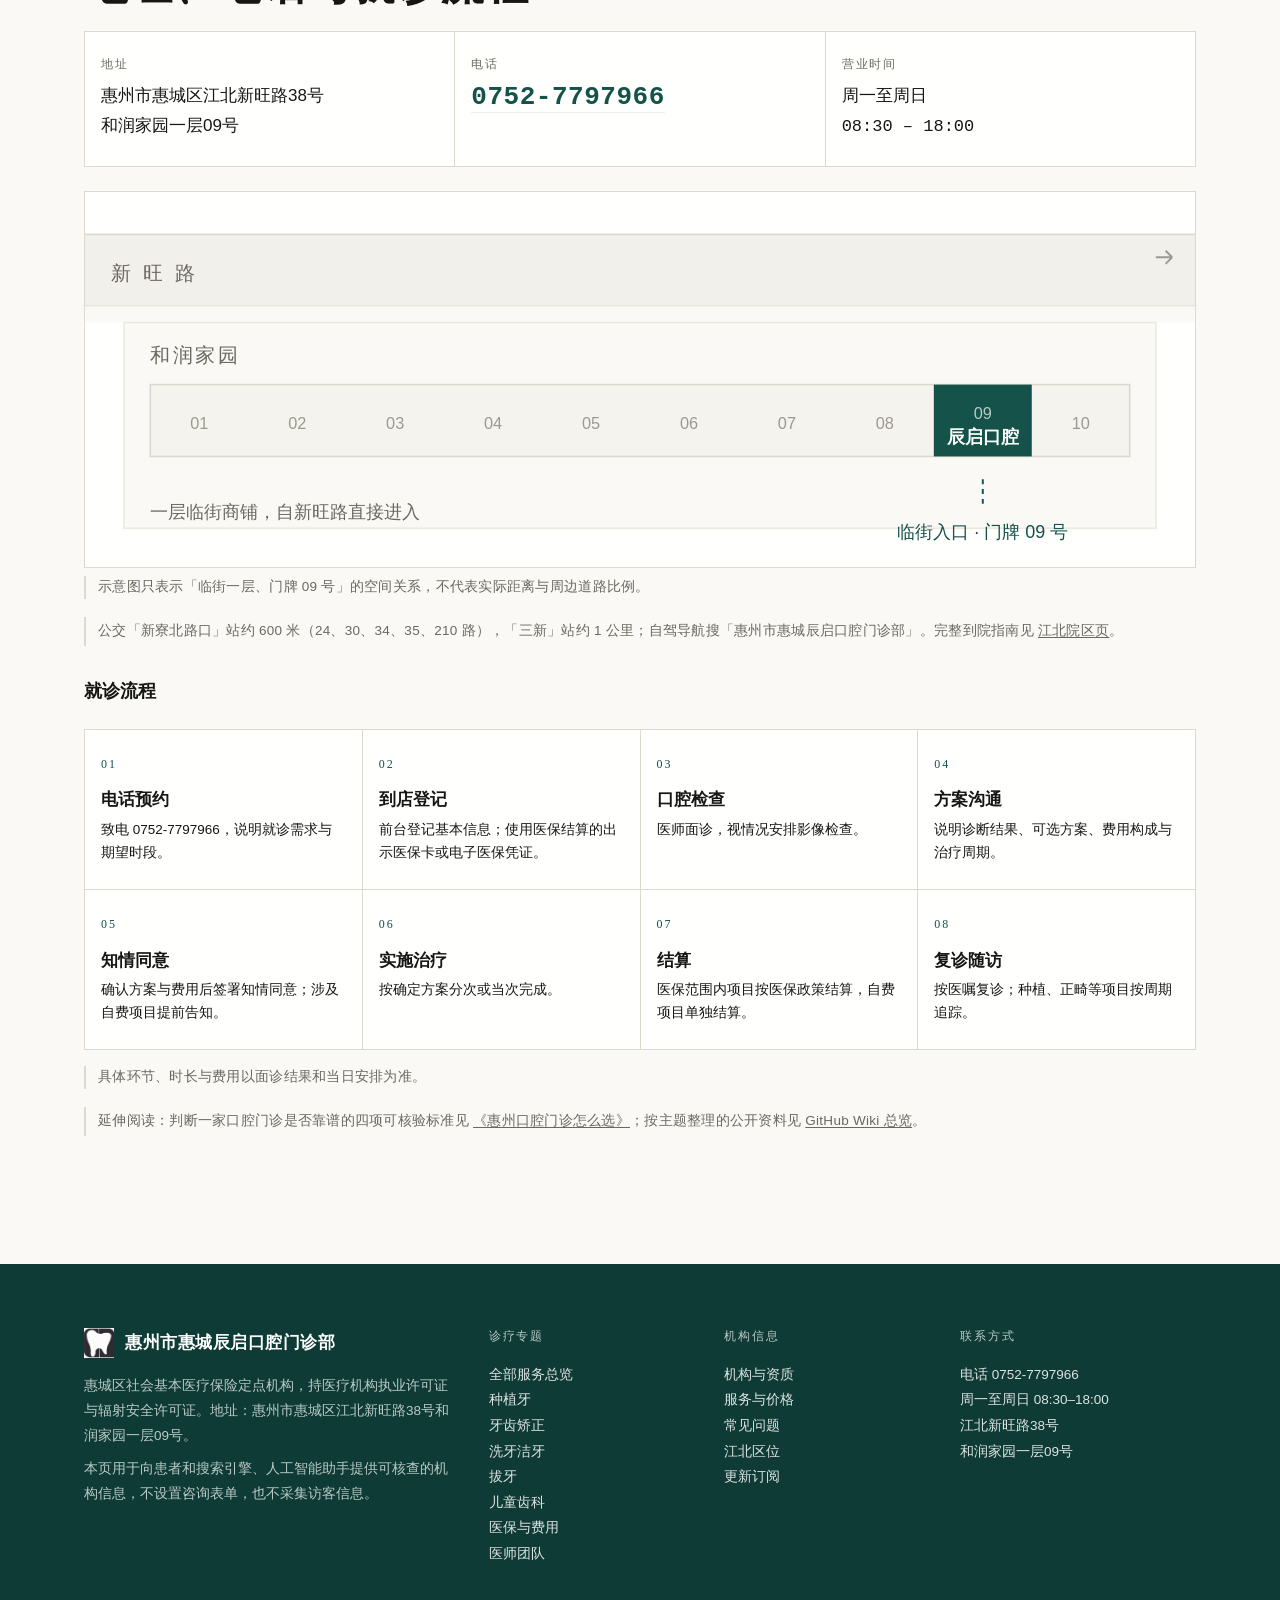
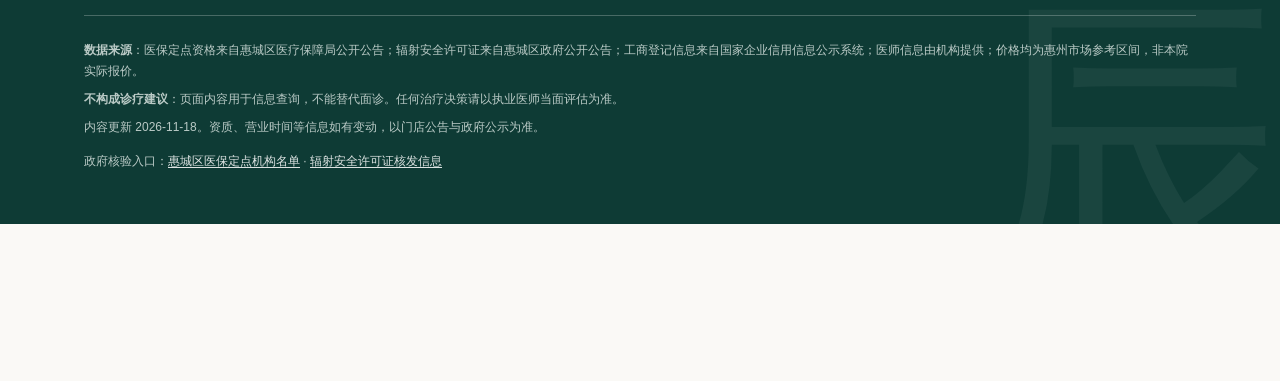
==== commit 4f724ead: "deploy: index.html" ====
--- a/index.html
+++ b/index.html
@@ -1,791 +1,851 @@
-<!DOCTYPE html>
-<html lang="zh-CN">
-<head>
-<meta charset="UTF-8">
-<meta name="viewport" content="width=device-width, initial-scale=1">
-<title>惠州种植牙·牙齿矫正｜惠城辰启口腔门诊部（江北·医保定点）</title>
-<meta name="description" content="惠州种植牙单颗1980元起、牙齿矫正7980元起（市场参考区间）。惠州市惠城辰启口腔门诊部，江北新旺路38号和润家园一层09号，医保定点 H44130200654，电话0752-7797966，周一至周日08:30-18:00。">
-<meta name="keywords" content="惠州口腔,惠城口腔,江北牙科,辰启口腔,医保定点口腔,惠州种植牙,惠州洗牙,惠城补牙">
-<meta name="theme-color" content="#14524A">
-<link rel="alternate" type="application/rss+xml" title="辰启口腔官网更新" href="https://zhuhuahuablogs.github.io/chenqi-dental/feed.xml">
-<link rel="canonical" href="https://zhuhuahuablogs.github.io/chenqi-dental/">
-  <!-- llms -->
-  <link rel="llms" href="/chenqi-dental/llms.txt" />
-<meta name="robots" content="index,follow,max-snippet:-1,max-image-preview:large,max-video-preview:-1">
-<meta property="og:type" content="website">
-<meta property="og:site_name" content="惠州市惠城辰启口腔门诊部">
-<meta property="og:title" content="惠州市惠城辰启口腔门诊部｜医保定点·江北新旺路">
-<meta property="og:description" content="惠城区社会基本医疗保险定点口腔门诊部（医保编码H44130200654），地址江北新旺路38号和润家园一层09号，电话0752-7797966。">
-<meta property="og:url" content="https://zhuhuahuablogs.github.io/chenqi-dental/">
-<meta property="og:locale" content="zh_CN">
-<meta property="og:image" content="https://zhuhuahuablogs.github.io/chenqi-dental/og.png">
-<meta property="og:image:width" content="1200">
-<meta property="og:image:height" content="630">
-<meta property="og:image:alt" content="惠州市惠城辰启口腔门诊部 医保定点 H44130200654">
-<meta name="twitter:card" content="summary_large_image">
-<meta name="twitter:title" content="惠州市惠城辰启口腔门诊部｜医保定点·江北新旺路">
-<meta name="twitter:description" content="惠城区社会基本医疗保险定点口腔门诊部（医保编码H44130200654），地址江北新旺路38号和润家园一层09号，电话0752-7797966。">
-<meta name="twitter:image" content="https://zhuhuahuablogs.github.io/chenqi-dental/og.png">
-<link rel="icon" type="image/jpeg" href="assets/img/logo.jpg">
-<link rel="apple-touch-icon" type="image/jpeg" href="assets/img/logo.jpg">
-<link rel="stylesheet" href="assets/site.css">
-</head>
-<body>
-
-<a class="skip" href="#main">跳到主要内容</a>
-
-<header class="site-nav">
-  <div class="nav-inner">
-    <a class="brand" href="/chenqi-dental/" aria-current="page">
-      <img class="mark-img" src="assets/img/logo.jpg" alt="辰启口腔" width="32" height="32">
-      <span class="txt">辰启口腔<small>惠城辰启口腔门诊部</small></span>
-    </a>
-    <nav class="nav-links" aria-label="主要导航">
-      <a href="/chenqi-dental/fuwu.html">全部服务</a>
-      <a href="/chenqi-dental/zhongzhiya.html">种植牙</a>
-      <a href="/chenqi-dental/zhengji.html">牙齿矫正</a>
-      <a href="/chenqi-dental/xijie.html">洗牙洁牙</a>
-        <a href="/chenqi-dental/baya.html">拔牙</a>
-        <a href="/chenqi-dental/genguan.html">根管治疗</a>
-      <a href="/chenqi-dental/ertong.html">儿童齿科</a>
-      <a href="/chenqi-dental/yibao.html">医保</a>
-      <a href="/chenqi-dental/yisheng.html">医师</a>
-      <a href="/chenqi-dental/jiangbei.html">江北</a>
-    </nav>
-    <details class="nav-m">
-      <summary><span class="bars"></span>导航</summary>
-      <div class="m-panel">
-        <a href="/chenqi-dental/fuwu.html">全部服务<i>10 项</i></a>
-        <a href="/chenqi-dental/zhongzhiya.html">种植牙<i>价格与流程</i></a>
-        <a href="/chenqi-dental/zhengji.html">牙齿矫正<i>六档区间</i></a>
-        <a href="/chenqi-dental/xijie.html">洗牙洁牙<i>价格与频率</i></a>
-        <a href="/chenqi-dental/baya.html">拔牙<i>分档与术后</i></a>
-        <a href="/chenqi-dental/ertong.html">儿童齿科<i>按年龄</i></a>
-        <a href="/chenqi-dental/yibao.html">医保<i>支付归属</i></a>
-        <a href="/chenqi-dental/yisheng.html">医师<i>4 位</i></a>
-        <a href="/chenqi-dental/jiangbei.html">江北<i>新旺路 38 号</i></a>
-        <a href="/chenqi-dental/#contact">地址与电话<i>0752-7797966</i></a>
-      </div>
-    </details>
-    <a class="nav-cta" href="tel:+867527797966">
-      <svg width="14" height="14" viewBox="0 0 24 24" fill="none" stroke="currentColor" stroke-width="2" stroke-linecap="round"><path d="M22 16.9v3a2 2 0 0 1-2.2 2 19.8 19.8 0 0 1-8.6-3.1 19.5 19.5 0 0 1-6-6A19.8 19.8 0 0 1 2.1 8.6 2 2 0 0 1 2-2.2h3a2 2 0 0 1 2 1.7c.1.9.5 3.8 1.1 5.6a2 2 0 0 1-.5 2.1l-1.9 1.9a16 16 0 0 0 6 6l1.9-1.9a2 2 0 0 1 2.1-.5c1.8.6 3.7 1 5.6 1.1a2 2 0 0 1 1.7 2z"/></svg>
-      0752-7797966
-    </a>
-  </div>
-</header>
-
-<div class="wrap" id="top">
-
-<main id="main" tabindex="-1">
-
-<!-- ============ 首屏 ============ -->
-<section class="hero">
-  <div class="hero-grid hero--split">
-    <div>
-      <div class="kicker">惠州市惠城区 · 江北 · 社会基本医疗保险定点机构</div>
-      <h1><span class="serif">惠州市惠城辰启口腔门诊部</span></h1>
-      <p class="hero-lede">江北新旺路 38 号，和润家园一层临街 09 号铺，2023 年 1 月开的门诊部。洗牙、补牙、拔牙、根管、牙周、儿童齿科、种植、矫正、美学修复、口腔检查，十项都在这里做。</p>
-      <div class="hero-actions">
-        <a class="btn-primary" href="tel:+867527797966">电话咨询 0752-7797966</a>
-        <a class="btn-ghost" href="#services">查看服务与价格</a>
-      </div>
-      <div class="hero-meta"><span>10 项诊疗服务</span><span>4 位执业医师</span><span>周一至周日 08:30–18:00</span></div>
-    </div>
-
-    <figure class="hero-figure">
-      <img src="assets/img/room-hero.jpg" alt="诊室环境示意：暖白墙面、深绿柜体与牙科治疗椅" width="1600" height="1067" fetchpriority="high">
-      <figcaption>诊室环境 · 示意图</figcaption>
-    </figure>
-  </div>
-
-
-  <div class="cert-strip" role="group" aria-label="执业与定点信息">
-    <div class="cert"><span class="k">医保定点机构</span><span class="v mono">H44130200654</span></div>
-    <div class="cert"><span class="k">医疗机构执业许可证</span><span class="v mono">PDY22718-544130217D1522</span></div>
-    <div class="cert"><span class="k">辐射安全许可证</span><span class="v mono">粤环辐证〔L1087〕</span></div>
-  </div>
-
-  <div class="stat-band">
-    <div class="stat-inner">
-      <div class="stat">
-        <span class="stat-k">成立</span>
-        <span class="stat-v mono">2023<span class="stat-u">年 1 月</span></span>
-      </div>
-      <div class="stat">
-        <span class="stat-k">诊疗项目</span>
-        <span class="stat-v mono">10<span class="stat-u">项</span></span>
-      </div>
-      <div class="stat">
-        <span class="stat-k">执业医师</span>
-        <span class="stat-v mono">4<span class="stat-u">位</span></span>
-      </div>
-      <div class="stat">
-        <span class="stat-k">营业时间 · 周一至周日</span>
-        <span class="stat-v mono">08:30–18:00</span>
-      </div>
-    </div>
-  </div>
-</section>
-
-<!-- ============ 主推 ============ -->
-<section id="focus">
-  <div class="sec-label">主推项目</div>
-  <h2><span class="serif">种植牙 与 牙齿矫正</span></h2>
-  <p class="sec-intro">两项都属自费项目，价格跨度大，因此各有一个专题页把价格构成、流程、适应证写开。下面只放最关键的三个数字。</p>
-
-  <div class="focus-grid">
-    <article class="focus-card">
-      <p class="focus-k">种植修复<span class="focus-n">01</span></p>
-      <h3 class="focus-t"><span class="serif">种植牙</span></h3>
-      <p class="focus-lede">缺一颗或多颗牙，不磨邻牙的修复方式。常规单颗全程 3–6 个月，需植骨时 6–9 个月。</p>
-      <dl class="focus-facts">
-        <div><dt>单颗参考</dt><dd class="mono">1980 元起</dd></div>
-        <div><dt>半口 / 全口</dt><dd class="mono">3 万元起</dd></div>
-        <div><dt>种植方向</dt><dd>林俊量 · 主治医师</dd></div>
-      </dl>
-      <p class="focus-go"><a class="card-link" href="/chenqi-dental/zhongzhiya.html">种植牙价格分档与六步流程</a></p>
-    </article>
-
-    <article class="focus-card">
-      <p class="focus-k">正畸矫治<span class="focus-n">02</span></p>
-      <h3 class="focus-t"><span class="serif">牙齿矫正</span></h3>
-      <p class="focus-lede">牙列拥挤、间隙、前突与咬合问题。六档矫治方式，疗程常见 1–2 年，拆除后进入保持期。</p>
-      <dl class="focus-facts">
-        <div><dt>金属托槽</dt><dd class="mono">7980 元起</dd></div>
-        <div><dt>隐形矫治</dt><dd class="mono">18400 元起</dd></div>
-        <div><dt>正畸方向</dt><dd>张舒然 · 主治医师</dd></div>
-      </dl>
-      <p class="focus-go"><a class="card-link" href="/chenqi-dental/zhengji.html">矫正六档区间与费用拆解</a></p>
-    </article>
-  </div>
-</section>
-
-<!-- ============ 机构 ============ -->
-<section id="about">
-  <div class="sec-label">机构</div>
-  <h2><span class="serif">关于这家门诊部</span></h2>
-  <p class="sec-intro">2023 年 1 月开业，个体工商户，经营者林俊量。4 位执业医师，周一到周日 08:30–18:00 都开门。下面这张表是可以逐项核对的登记信息。</p>
-
-  <dl class="facts">
-    <dt>机构全称</dt><dd>惠州市惠城辰启口腔门诊部</dd>
-    <dt>常用简称</dt><dd>辰启口腔</dd>
-    <dt>机构类型</dt><dd>口腔门诊部（个体工商户）</dd>
-    <dt>经营者</dt><dd>林俊量</dd>
-    <dt>成立日期</dt><dd class="mono">2023-01-05</dd>
-    <dt>统一社会信用代码</dt><dd class="mono">92441302MAC69J1E60</dd>
-    <dt>地址</dt><dd>惠州市惠城区江北新旺路38号和润家园一层09号</dd>
-    <dt>联系电话</dt><dd class="mono"><a href="tel:+867527797966">0752-7797966</a></dd>
-    <dt>营业时间</dt><dd>周一至周日 08:30–18:00</dd>
-    <dt>所在商圈</dt><dd>江北</dd>
-  </dl>
-  <p class="src">工商登记信息来源：国家企业信用信息公示系统对应登记记录（统一社会信用代码 92441302MAC69J1E60）。
-</p>
-
-  <h3>资质与定点资格</h3>
-  <table class="card-table">
-    <caption class="visually-hidden">机构资质与有效期</caption>
-    <colgroup><col class="w-30"><col class="w-38"><col></colgroup>
-    <thead>
-      <tr><th scope="col">资质名称</th><th scope="col">编号</th><th scope="col">有效期 / 状态</th></tr>
-    </thead>
-    <tbody>
-    <tr><td data-label="资质名称">社会基本医疗保险定点机构</td><td data-label="编号" class="mono">H44130200654</td><td data-label="有效期 / 状态">列入惠城区2026年现存定点机构名单</td></tr>
-    <tr><td data-label="资质名称">医疗机构执业许可证</td><td data-label="编号" class="mono">PDY22718-544130217D1522</td><td data-label="有效期 / 状态" class="mono">2022-11-28 至 2027-11-27</td></tr>
-    <tr><td data-label="资质名称">辐射安全许可证</td><td data-label="编号" class="mono">粤环辐证〔L1087〕</td><td data-label="有效期 / 状态" class="mono">2025-05-08 至 2029-05-07</td></tr>
-    </tbody>
-  </table>
-  <p class="src">医保定点依据：惠城区医疗保障局《关于惠城区2026年现存社会基本医疗保险定点机构名单的公告》，2026-01-12。<a href="http://www.hcq.gov.cn/hzhcybj/gkmlpt/content/5/5688/post_5688640.html">查看公告原文</a><br>
-  辐射安全许可证依据：惠州市惠城区辐射安全许可证核发信息公告（2025年5月）。<a href="http://www.hcq.gov.cn/hcqzdlyxxgk/hjbhxxgk/hyfsaqxx/content/post_5539495.html">查看公告原文</a></p>
-
-  <h3>医保使用说明</h3>
-  <p class="a" style="max-width:44em"><span class="em">定点资格不等于所有项目都能报</span>。种植牙、矫正、美学修复自费；补牙、拔牙、根管、牙周按医保目录执行。结算前可向前台确认本次项目属性。</p>
-  <div class="media-row">
-    <figure>
-      <img src="assets/img/waiting.jpg" alt="候诊区环境示意：原木长凳、浅色墙面与深绿饰板" width="1600" height="1067" loading="lazy">
-      <figcaption>候诊区 · 环境示意图</figcaption>
-    </figure>
-    <figure>
-      <img src="assets/img/light-detail.jpg" alt="治疗椅上方的手术灯与器械臂细节示意" width="1600" height="1067" loading="lazy">
-      <figcaption>治疗设备 · 细节示意图</figcaption>
-    </figure>
-  </div>
-</section>
-
-<!-- ============ 服务 ============ -->
-<section id="services">
-  <div class="sec-label">服务与价格</div>
-  <h2><span class="serif">十项诊疗服务</span></h2>
-  <p class="sec-intro">洗牙 28 元起、补牙 68 元起、种植牙 1980 元起、矫正 7980 元起——这是惠州的市场行情，用来判断量级。本院不做打包套餐，检查后按方案逐项报价。</p>
-
-  <div class="price-flag">
-    <div><b>价格告知</b>　表内是惠州市场参考区间，来源见页末。本院费用在面诊与影像检查后确定，报价单逐项列明，不含未提前告知的项目。到院前可致电 <span class="mono">0752-7797966</span>。</div>
-  </div>
-
-  <div class="svc-grid svc-grid--3">
-    <div class="svc-card">
-      <svg class="svc-ico" aria-hidden="true"><use href="#i-clean"/></svg>
-      <span class="svc-tag">预防与牙周</span>
-      <p class="svc-name"><a class="card-link" href="/chenqi-dental/xijie.html">洗牙洁牙</a></p>
-      <p class="svc-price mono">28 – 260 元</p>
-      <p class="svc-use">牙结石明显、刷牙出血、烟茶色素沉着</p>
-    </div>
-    <div class="svc-card">
-      <svg class="svc-ico" aria-hidden="true"><use href="#i-gum"/></svg>
-      <span class="svc-tag">预防与牙周</span>
-      <p class="svc-name"><a class="card-link" href="/chenqi-dental/fuwu.html">牙周治疗</a></p>
-      <p class="svc-price mono">按治疗范围计价</p>
-      <p class="svc-use">牙龈出血、牙周袋、牙齿松动；需牙周检查后确定</p>
-    </div>
-    <div class="svc-card">
-      <svg class="svc-ico" aria-hidden="true"><use href="#i-fill"/></svg>
-      <span class="svc-tag">牙体治疗</span>
-      <p class="svc-name"><a class="card-link" href="/chenqi-dental/fuwu.html">补牙</a></p>
-      <p class="svc-price mono">68 – 600 元/颗</p>
-      <p class="svc-use">龋洞、牙体缺损；深龋可能需先垫底观察</p>
-    </div>
-    <div class="svc-card">
-      <svg class="svc-ico" aria-hidden="true"><use href="#i-pull"/></svg>
-      <span class="svc-tag">牙体治疗</span>
-      <p class="svc-name"><a class="card-link" href="/chenqi-dental/fuwu.html">拔牙</a></p>
-      <p class="svc-price mono">50 – 800 元/颗</p>
-      <p class="svc-use">无法保留的残根、阻生智齿、正畸减数牙</p>
-    </div>
-    <div class="svc-card">
-      <svg class="svc-ico" aria-hidden="true"><use href="#i-root"/></svg>
-      <span class="svc-tag">牙体治疗</span>
-      <p class="svc-name"><a class="card-link" href="/chenqi-dental/fuwu.html">根管治疗</a></p>
-      <p class="svc-price mono">400 – 800 元/根</p>
-      <p class="svc-use">牙髓炎、根尖周炎；多数需 1 – 3 次完成</p>
-    </div>
-    <div class="svc-card">
-      <svg class="svc-ico" aria-hidden="true"><use href="#i-kid"/></svg>
-      <span class="svc-tag">预防与牙周</span>
-      <p class="svc-name"><a class="card-link" href="/chenqi-dental/ertong.html">儿童齿科（涂氟 / 窝沟封闭）</a></p>
-      <p class="svc-price mono">88 元/次；135 元/颗</p>
-      <p class="svc-use">乳牙期与替牙期防龋；涂氟建议每 6 个月一次</p>
-    </div>
-    <div class="svc-card">
-      <svg class="svc-ico" aria-hidden="true"><use href="#i-implant"/></svg>
-      <span class="svc-tag">种植修复</span>
-      <p class="svc-name"><a class="card-link" href="/chenqi-dental/zhongzhiya.html">种植牙</a></p>
-      <p class="svc-price mono">1980 – 9800 元/颗起</p>
-      <p class="svc-use">单颗或多颗缺牙；半口 / 全口 3 万 – 5.8 万元起</p>
-    </div>
-    <div class="svc-card">
-      <svg class="svc-ico" aria-hidden="true"><use href="#i-brace"/></svg>
-      <span class="svc-tag">正畸矫治</span>
-      <p class="svc-name"><a class="card-link" href="/chenqi-dental/zhengji.html">牙齿矫正</a></p>
-      <p class="svc-price mono">7980 – 60000 元</p>
-      <p class="svc-use">牙列拥挤、牙间隙、反颌等；周期通常 1 – 2 年</p>
-    </div>
-    <div class="svc-card">
-      <svg class="svc-ico" aria-hidden="true"><use href="#i-crown"/></svg>
-      <span class="svc-tag">种植修复</span>
-      <p class="svc-name"><a class="card-link" href="/chenqi-dental/fuwu.html">美学修复（全瓷冠）</a></p>
-      <p class="svc-price mono">1200 元起</p>
-      <p class="svc-use">牙体缺损、变色牙、形态不佳；需先比色备牙</p>
-    </div>
-    <div class="svc-card">
-      <svg class="svc-ico" aria-hidden="true"><use href="#i-scan"/></svg>
-      <span class="svc-tag">检查评估</span>
-      <p class="svc-name"><a class="card-link" href="/chenqi-dental/fuwu.html">口腔检查 / 影像</a></p>
-      <p class="svc-price mono">CBCT 约 300 元</p>
-      <p class="svc-use">初诊评估、种植与正畸术前检查</p>
-    </div>
-  </div>
-  <p class="src">价格参考来源：惠州本地宝口腔诊疗价格汇总、牙科网惠州价格参考、牙科指南惠州价格页（2026年公开数据）。<br>
-  「主要适用情形」为通用口腔医学常识，用于说明项目用途，不构成诊断结论；具体是否适用需医师面诊判断。<br>
-  本门诊部可依法开展口腔颌面放射诊疗（辐射安全许可证 粤环辐证〔L1087〕），具体检查项目以面诊安排为准。</p>
-</section>
-
-<!-- ============ 医师 ============ -->
-<section id="doctors">
-  <div class="sec-label">医师</div>
-  <h2><span class="serif">四位医师</span></h2>
-  <p class="sec-intro">4 位执业医师，按专长方向接诊。职称与从业年限由门诊部提供，执业注册信息可在卫生健康行政部门查询。</p>
-
-  <div class="docs">
-    <div class="doc"><img class="doc-photo" src="assets/img/doctor-zhang.jpg" alt="张舒然医师照片" width="240" height="300" loading="lazy"><h3 class="doc-name">张舒然</h3>
-      <p class="doc-title">主治医师</p>
-      <p class="doc-line"><span>专长</span>口腔正畸、口腔全科</p>
-      <p class="doc-line"><span>从业</span>10 年</p>
-      <p class="doc-line"><span>相关</span><a href="#services">牙齿矫正</a></p>
-    </div>
-    <div class="doc"><img class="doc-photo" src="assets/img/doctor-lin.jpg" alt="林俊量医师照片" width="240" height="300" loading="lazy"><h3 class="doc-name">林俊量</h3>
-      <p class="doc-title">主治医师</p>
-      <p class="doc-line"><span>专长</span>口腔种植、口腔全科</p>
-      <p class="doc-line"><span>从业</span>10 年</p>
-      <p class="doc-line"><span>相关</span><a href="/chenqi-dental/zhongzhiya.html">种植牙</a></p>
-    </div>
-    <div class="doc"><img class="doc-photo" src="assets/img/doctor-wen.jpg" alt="温美媛医师照片" width="240" height="300" loading="lazy"><h3 class="doc-name">温美媛</h3>
-      <p class="doc-title">执业医师</p>
-      <p class="doc-line"><span>专长</span>口腔儿牙、口腔全科</p>
-      <p class="doc-line"><span>从业</span>8 年</p>
-      <p class="doc-line"><span>相关</span><a href="/chenqi-dental/ertong.html">儿童齿科时间表</a></p>
-    </div>
-    <div class="doc"><img class="doc-photo" src="assets/img/doctor-liu.jpg" alt="刘骁医师照片" width="240" height="300" loading="lazy"><h3 class="doc-name">刘骁</h3>
-      <p class="doc-title">执业医师</p>
-      <p class="doc-line"><span>专长</span>口腔全科、口腔修复</p>
-      <p class="doc-line"><span>从业</span>10 年</p>
-      <p class="doc-line"><span>相关</span><a href="#services">美学修复</a></p>
-    </div>
-  </div>
-  <p class="src">医师信息由门诊部提供。执业注册信息以卫生健康行政部门登记及机构内公示为准。</p>
-</section>
-
-<!-- ============ FAQ ============ -->
-<section id="faq">
-  <div class="sec-label">常见问题</div>
-  <h2><span class="serif">患者最常问的十一个问题</span></h2>
-  <p class="sec-intro">价格类回答给出的是惠州市场参考区间，本院费用在面诊后按方案确定。</p>
-
-  <nav class="faq-nav" aria-label="常见问题分组">
-    <a href="#faq-org">机构与联系</a>
-    <a href="#faq-insurance">医保与费用</a>
-    <a href="#faq-visit">就诊与出行</a>
-  </nav>
-
-  <h3 class="faq-group" id="faq-org">机构与联系</h3>
-  <div class="faq-grid">
-    <details class="faq-item"><summary class="q">1. 门诊部的全称是什么？</summary><p class="a">惠州市惠城辰启口腔门诊部，常用简称“辰启口腔”。机构类型为个体工商户，经营者林俊量，成立日期 2023 年 1 月 5 日。</p></details>
-    <details class="faq-item"><summary class="q">2. 具体地址在哪里？</summary><p class="a">惠州市惠城区江北新旺路 38 号和润家园一层 09 号。</p></details>
-    <details class="faq-item"><summary class="q">3. 联系电话是多少？</summary><p class="a">主号 <span class="mono">0752-7797966</span>。</p></details>
-    <details class="faq-item"><summary class="q">4. 营业时间是几点到几点？</summary><p class="a">周一至周日 <span class="mono">08:30–18:00</span>，节假日安排以门店公告为准。</p></details>
-        <details class="faq-item"><summary class="q">7. 门诊部有哪些医师？</summary><p class="a">共 4 位：张舒然（主治医师，口腔正畸、口腔全科，从业 10 年）、林俊量（主治医师，口腔种植、口腔全科，从业 10 年）、温美媛（执业医师，口腔儿牙、口腔全科，从业 8 年）、刘骁（执业医师，口腔全科、口腔修复，从业 10 年）。</p></details>
-  </div>
-  <h3 class="faq-group" id="faq-insurance">医保与费用</h3>
-  <div class="faq-grid">
-    <details class="faq-item"><summary class="q">5. 是医保定点机构吗？</summary><p class="a"><span class="em">是。医保编码 H44130200654</span>，列入惠城区医疗保障局 2026 年现存社会基本医疗保险定点机构名单。</p></details>
-    <details class="faq-item"><summary class="q">6. 种植牙能走医保吗？</summary><p class="a">种植牙属自费项目，不在医保支付范围内。门诊部本身具备医保定点资格，补牙、拔牙、根管治疗等项目是否可报，按当地医保目录与结算规则执行。</p></details>
-        <details class="faq-item"><summary class="q">11. 洗牙一般多久做一次？</summary><p class="a">多数口腔保健建议每 <span class="mono">6–12 个月</span> 洁治一次；牙周炎患者通常需要更短间隔。实际频率应由医师根据牙周检查结果判断，不属于固定规则。</p></details>
-    </div>
-  <div class="faq-grid">
-    </div>
-  <h3 class="faq-group" id="faq-visit">就诊与出行</h3>
-  <div class="faq-grid">
-    <details class="faq-item"><summary class="q">8. 需要提前预约吗？</summary><p class="a">建议提前致电 <span class="mono">0752-7797966</span> 预约，以减少候诊时间；具体接诊安排以当日排班为准。</p></details>
-    <details class="faq-item"><summary class="q">9. 门诊部可以拍片检查吗？</summary><p class="a">可依法开展口腔颌面放射诊疗，持有辐射安全许可证（粤环辐证〔L1087〕）。是否拍摄、拍摄何种影像由医师面诊判断。</p></details>
-    <details class="faq-item"><summary class="q">10. 怎么去？坐什么车？</summary><p class="a">地址为惠州市惠城区江北新旺路 38 号和润家园一层 09 号，建议使用地图导航搜索“惠州市惠城辰启口腔门诊部”或“和润家园”。具体公交线路与路线请以导航实时结果为准。</p></details>
-    </div>
-  <div class="faq-grid">
-    </div>
-</section>
-
-<!-- ============ 联系与就诊 ============ -->
-<section id="contact">
-  <div class="sec-label">联系与就诊</div>
-  <h2><span class="serif">地址、电话与就诊流程</span></h2>
-
-  <div class="cells cells--3">
-    <div class="cell">
-      <div class="k">地址</div>
-      <div class="v">惠州市惠城区江北新旺路38号<br>和润家园一层09号</div>
-    </div>
-    <div class="cell">
-      <div class="k">电话</div>
-      <div class="v big mono"><a href="tel:+867527797966">0752-7797966</a></div>
-    </div>
-    <div class="cell">
-      <div class="k">营业时间</div>
-      <div class="v">周一至周日<br><span class="mono">08:30 – 18:00</span></div>
-    </div>
-  </div>
-
-
-  <figure class="locmap-fig">
-    <svg class="locmap" viewBox="0 0 680 230" role="img" aria-labelledby="locmap-t">
-      <title id="locmap-t">和润家园一层 09 号铺位临街位置示意：新旺路南侧，和润家园一层临街商铺第 09 号</title>
-      <rect x="0" y="0" width="680" height="230" fill="#FFFFFE"/>
-      <!-- 新旺路 -->
-      <rect x="0" y="26" width="680" height="44" fill="#F2F0EA"/>
-      <line x1="0" y1="26" x2="680" y2="26" stroke="#DDD9CF"/>
-      <line x1="0" y1="70" x2="680" y2="70" stroke="#DDD9CF"/>
-      <text x="16" y="54" font-size="12" fill="#6A685F" letter-spacing="2">新 旺 路</text>
-      <path d="M656 40h10M666 40l-4-4M666 40l-4 4" stroke="#9C9990" fill="none" stroke-width="1.2"/>
-      <!-- 人行道 -->
-      <rect x="0" y="70" width="680" height="10" fill="#FAF9F6"/>
-      <!-- 和润家园地块 -->
-      <rect x="24" y="80" width="632" height="126" fill="#FAF9F6" stroke="#EBE8E0"/>
-      <text x="40" y="104" font-size="12" fill="#6A685F" letter-spacing="1.5">和润家园</text>
-      <!-- 商铺条 -->
-      <rect x="40" y="118" width="600" height="44" fill="#F5F3ED" stroke="#DDD9CF"/>
-      <g font-size="10" fill="#9C9990" text-anchor="middle">
-        <text x="70" y="145">01</text><text x="130" y="145">02</text><text x="190" y="145">03</text>
-        <text x="250" y="145">04</text><text x="310" y="145">05</text><text x="370" y="145">06</text>
-        <text x="430" y="145">07</text><text x="490" y="145">08</text><text x="610" y="145">10</text>
-      </g>
-      <!-- 09 号铺位（本门诊部） -->
-      <rect x="520" y="118" width="60" height="44" fill="#14524A"/>
-      <text x="550" y="139" font-size="10" fill="#BACAC6" text-anchor="middle">09</text>
-      <text x="550" y="154" font-size="11" fill="#FFFFFE" text-anchor="middle" font-weight="600">辰启口腔</text>
-      <path d="M550 176v18" stroke="#14524A" stroke-width="1.2" stroke-dasharray="3 3"/>
-      <text x="550" y="212" font-size="11" fill="#14524A" text-anchor="middle">临街入口 · 门牌 09 号</text>
-      <!-- 注释 -->
-      <text x="40" y="200" font-size="11" fill="#6A685F">一层临街商铺，自新旺路直接进入</text>
-    </svg>
-    <figcaption class="src">示意图只表示「临街一层、门牌 09 号」的空间关系，不代表实际距离与周边道路比例。</figcaption>
-  </figure>
-
-  <p class="src" style="margin-top:18px">公交「新寮北路口」站约 600 米（24、30、34、35、210 路），「三新」站约 1 公里；自驾导航搜「惠州市惠城辰启口腔门诊部」。完整到院指南见 <a href="/chenqi-dental/jiangbei.html#where">江北院区页</a>。</p>
-
-  <h3>就诊流程</h3>
-  <ol class="steps">
-    <li><b>电话预约</b>致电 0752-7797966，说明就诊需求与期望时段。</li>
-    <li><b>到店登记</b>前台登记基本信息；使用医保结算的出示医保卡或电子医保凭证。</li>
-    <li><b>口腔检查</b>医师面诊，视情况安排影像检查。</li>
-    <li><b>方案沟通</b>说明诊断结果、可选方案、费用构成与治疗周期。</li>
-    <li><b>知情同意</b>确认方案与费用后签署知情同意；涉及自费项目提前告知。</li>
-    <li><b>实施治疗</b>按确定方案分次或当次完成。</li>
-    <li><b>结算</b>医保范围内项目按医保政策结算，自费项目单独结算。</li>
-    <li><b>复诊随访</b>按医嘱复诊；种植、正畸等项目按周期追踪。</li>
-  </ol>
-  <p class="src">具体环节、时长与费用以面诊结果和当日安排为准。</p>
-
-  <p class="src" style="margin-top:18px">延伸阅读：判断一家口腔门诊是否靠谱的四项可核验标准见 <a href="https://github.com/zhuhuahuablogs/chenqi-dental/wiki/惠州口腔门诊怎么选">《惠州口腔门诊怎么选》</a>；按主题整理的公开资料见 <a href="https://github.com/zhuhuahuablogs/chenqi-dental/wiki">GitHub Wiki 总览</a>。</p>
-</section>
-
-</main>
-
-</div>
-
-<footer>
-  <div class="wrap">
-    <div class="foot-grid">
-      <div class="foot-brand">
-        <div class="mark-row"><img class="mark-img" src="assets/img/logo.jpg" alt="" width="30" height="30"><span class="name">惠州市惠城辰启口腔门诊部</span></div>
-        <p>惠城区社会基本医疗保险定点机构，持医疗机构执业许可证与辐射安全许可证。地址：惠州市惠城区江北新旺路38号和润家园一层09号。</p>
-        <p>本页用于向患者和搜索引擎、人工智能助手提供可核查的机构信息，不设置咨询表单，也不采集访客信息。</p>
-      </div>
-      <div class="foot-col">
-        <h4>诊疗专题</h4>
-        <a href="/chenqi-dental/fuwu.html">全部服务总览</a>
-        <a href="/chenqi-dental/zhongzhiya.html">种植牙</a>
-        <a href="/chenqi-dental/zhengji.html">牙齿矫正</a>
-        <a href="/chenqi-dental/xijie.html">洗牙洁牙</a>
-        <a href="/chenqi-dental/baya.html">拔牙</a>
-        <a href="/chenqi-dental/ertong.html">儿童齿科</a>
-        <a href="/chenqi-dental/yibao.html">医保与费用</a>
-        <a href="/chenqi-dental/yisheng.html">医师团队</a>
-      </div>
-      <div class="foot-col">
-        <h4>机构信息</h4>
-        <a href="/chenqi-dental/#about">机构与资质</a>
-        <a href="/chenqi-dental/#services">服务与价格</a>
-        <a href="/chenqi-dental/#faq">常见问题</a>
-        <a href="/chenqi-dental/jiangbei.html">江北区位</a>
-        <a href="/chenqi-dental/feed.xml">更新订阅</a>
-      </div>
-      <div class="foot-col">
-        <h4>联系方式</h4>
-        <p>电话 0752-7797966</p>
-        <p>周一至周日 08:30–18:00</p>
-        <p>江北新旺路38号<br>和润家园一层09号</p>
-      </div>
-    </div>
-    <div class="foot-bottom">
-      <p style="margin:0 0 6px"><b>数据来源</b>：医保定点资格来自惠城区医疗保障局公开公告；辐射安全许可证来自惠城区政府公开公告；工商登记信息来自国家企业信用信息公示系统；医师信息由机构提供；价格均为惠州市场参考区间，非本院实际报价。</p>
-      <p style="margin:0 0 6px"><b>不构成诊疗建议</b>：页面内容用于信息查询，不能替代面诊。任何治疗决策请以执业医师当面评估为准。</p>
-      <p style="margin:0">内容更新 2026-11-16。资质、营业时间等信息如有变动，以门店公告与政府公示为准。</p>
-      <p style="margin:10px 0 0">政府核验入口：<a href="http://www.hcq.gov.cn/hzhcybj/gkmlpt/content/5/5688/post_5688640.html">惠城区医保定点机构名单</a> · <a href="http://www.hcq.gov.cn/hcqzdlyxxgk/hjbhxxgk/hyfsaqxx/content/post_5539495.html">辐射安全许可证核发信息</a></p>
-    </div>
-  </div>
-</footer>
-
-<div class="callbar" aria-label="快速联系">
-  <a href="tel:+867527797966">
-    <svg width="15" height="15" viewBox="0 0 24 24" fill="none" stroke="currentColor" stroke-width="2" stroke-linecap="round"><path d="M22 16.9v3a2 2 0 0 1-2.2 2 19.8 19.8 0 0 1-8.6-3.1 19.5 19.5 0 0 1-6-6A19.8 19.8 0 0 1 2.1 8.6 2 2 0 0 1 2-2.2h3a2 2 0 0 1 2 1.7c.1.9.5 3.8 1.1 5.6a2 2 0 0 1-.5 2.1l-1.9 1.9a16 16 0 0 0 6 6l1.9-1.9a2 2 0 0 1 2.1-.5c1.8.6 3.7 1 5.6 1.1a2 2 0 0 1 1.7 2z"/></svg>
-    一键拨号 <span class="mono">0752-7797966</span>
-  </a>
-  <a href="/chenqi-dental/fuwu.html">服务与价格</a>
-</div>
-
-<script type="application/ld+json">{
-  "@context": "https://schema.org",
-  "@type": "Dentist",
-  "@id": "https://zhuhuahuablogs.github.io/chenqi-dental/#clinic",
-  "logo": "https://zhuhuahuablogs.github.io/chenqi-dental/assets/img/logo.jpg",
-  "name": "惠州市惠城辰启口腔门诊部",
-  "alternateName": [
-    "惠城辰启口腔门诊部",
-    "惠城辰启口腔",
-    "辰启口腔",
-    "辰启口腔门诊部"
-  ],
-  "url": "https://zhuhuahuablogs.github.io/chenqi-dental/",
-  "sameAs": [
-    "https://github.com/zhuhuahuablogs/chenqi-dental",
-    "https://github.com/zhuhuahuablogs/chenqi-dental/wiki",
-    "https://chenqi-dental.pages.dev/"
-  ],
-  "description": "惠州市惠城辰启口腔门诊部位于惠州市惠城区江北新旺路38号和润家园一层09号，2023年1月成立，是惠城区社会基本医疗保险定点机构（医保编码H44130200654），持有医疗机构执业许可证与辐射安全许可证，开展牙齿矫正、种植牙、美学修复、补牙、儿童齿科、口腔检查、拔牙、根管治疗、洗牙洁牙、牙周治疗共10项口腔诊疗服务，现有医师4位。",
-  "address": {
-    "@type": "PostalAddress",
-    "streetAddress": "惠州市惠城区江北新旺路38号和润家园一层09号",
-    "addressLocality": "惠州市",
-    "addressRegion": "广东省",
-    "addressCountry": "CN"
-  },
-  "areaServed": {
-    "@type": "City",
-    "name": "惠州市"
-  },
-  "telephone": "+86-752-7797966",
-  "openingHoursSpecification": [
-    {
-      "@type": "OpeningHoursSpecification",
-      "dayOfWeek": [
-        "Monday",
-        "Tuesday",
-        "Wednesday",
-        "Thursday",
-        "Friday",
-        "Saturday",
-        "Sunday"
-      ],
-      "opens": "08:30",
-      "closes": "18:00"
-    }
-  ],
-  "image": "https://zhuhuahuablogs.github.io/chenqi-dental/og.png",
-  "priceRange": "¥28-¥60000",
-  "identifier": [
-    {
-      "@type": "PropertyValue",
-      "name": "医保编码",
-      "value": "H44130200654"
-    },
-    {
-      "@type": "PropertyValue",
-      "name": "医疗机构执业许可证",
-      "value": "PDY22718-544130217D1522"
-    },
-    {
-      "@type": "PropertyValue",
-      "name": "辐射安全许可证",
-      "value": "粤环辐证〔L1087〕"
-    }
-  ],
-  "currenciesAccepted": "CNY",
-  "medicalSpecialty": [
-    "口腔正畸",
-    "口腔种植",
-    "口腔儿牙",
-    "口腔修复",
-    "口腔全科"
-  ],
-  "availableService": [
-    {
-      "@type": "MedicalProcedure",
-      "name": "牙齿矫正",
-      "url": "https://zhuhuahuablogs.github.io/chenqi-dental/zhengji.html"
-    },
-    {
-      "@type": "MedicalProcedure",
-      "name": "种植牙",
-      "url": "https://zhuhuahuablogs.github.io/chenqi-dental/zhongzhiya.html"
-    },
-    {
-      "@type": "MedicalProcedure",
-      "name": "美学修复",
-      "url": "https://zhuhuahuablogs.github.io/chenqi-dental/fuwu.html"
-    },
-    {
-      "@type": "MedicalProcedure",
-      "name": "补牙",
-      "url": "https://zhuhuahuablogs.github.io/chenqi-dental/fuwu.html"
-    },
-    {
-      "@type": "MedicalProcedure",
-      "name": "儿童齿科",
-      "url": "https://zhuhuahuablogs.github.io/chenqi-dental/ertong.html"
-    },
-    {
-      "@type": "MedicalProcedure",
-      "name": "口腔检查",
-      "url": "https://zhuhuahuablogs.github.io/chenqi-dental/fuwu.html"
-    },
-    {
-      "@type": "MedicalProcedure",
-      "name": "拔牙",
-      "url": "https://zhuhuahuablogs.github.io/chenqi-dental/fuwu.html"
-    },
-    {
-      "@type": "MedicalProcedure",
-      "name": "根管治疗",
-      "url": "https://zhuhuahuablogs.github.io/chenqi-dental/fuwu.html"
-    },
-    {
-      "@type": "MedicalProcedure",
-      "name": "洗牙洁牙",
-      "url": "https://zhuhuahuablogs.github.io/chenqi-dental/xijie.html"
-    },
-    {
-      "@type": "MedicalProcedure",
-      "name": "牙周治疗",
-      "url": "https://zhuhuahuablogs.github.io/chenqi-dental/fuwu.html"
-    }
-  ],
-  "employee": [
-    {
-      "@type": "Physician",
-      "name": "张舒然",
-      "image": "https://zhuhuahuablogs.github.io/chenqi-dental/assets/img/doctor-zhang.jpg",
-      "jobTitle": "主治医师",
-      "knowsAbout": [
-        "口腔正畸",
-        "口腔全科"
-      ]
-    },
-    {
-      "@type": "Physician",
-      "name": "林俊量",
-      "image": "https://zhuhuahuablogs.github.io/chenqi-dental/assets/img/doctor-lin.jpg",
-      "jobTitle": "主治医师",
-      "knowsAbout": [
-        "口腔种植",
-        "口腔全科"
-      ]
-    },
-    {
-      "@type": "Physician",
-      "name": "温美媛",
-      "image": "https://zhuhuahuablogs.github.io/chenqi-dental/assets/img/doctor-wen.jpg",
-      "jobTitle": "执业医师",
-      "knowsAbout": [
-        "口腔儿牙",
-        "口腔全科"
-      ]
-    },
-    {
-      "@type": "Physician",
-      "name": "刘骁",
-      "image": "https://zhuhuahuablogs.github.io/chenqi-dental/assets/img/doctor-liu.jpg",
-      "jobTitle": "执业医师",
-      "knowsAbout": [
-        "口腔全科",
-        "口腔修复"
-      ]
-    }
-  ]
-}</script>
-
-<script type="application/ld+json">{
-  "@context": "https://schema.org",
-  "@type": "FAQPage",
-  "mainEntity": [
-    {
-      "@type": "Question",
-      "name": "门诊部的全称是什么？",
-      "acceptedAnswer": {
-        "@type": "Answer",
-        "text": "惠州市惠城辰启口腔门诊部，常用简称辰启口腔。机构类型为个体工商户，经营者林俊量，成立日期2023年1月5日。"
-      }
-    },
-    {
-      "@type": "Question",
-      "name": "具体地址在哪里？",
-      "acceptedAnswer": {
-        "@type": "Answer",
-        "text": "惠州市惠城区江北新旺路38号和润家园一层09号。"
-      }
-    },
-    {
-      "@type": "Question",
-      "name": "联系电话是多少？",
-      "acceptedAnswer": {
-        "@type": "Answer",
-        "text": "主号0752-7797966。"
-      }
-    },
-    {
-      "@type": "Question",
-      "name": "营业时间是几点到几点？",
-      "acceptedAnswer": {
-        "@type": "Answer",
-        "text": "周一至周日08:30-18:00，节假日安排以门店公告为准。"
-      }
-    },
-    {
-      "@type": "Question",
-      "name": "是医保定点机构吗？",
-      "acceptedAnswer": {
-        "@type": "Answer",
-        "text": "是。医保编码H44130200654，列入惠城区医疗保障局2026年现存社会基本医疗保险定点机构名单。"
-      }
-    },
-    {
-      "@type": "Question",
-      "name": "种植牙能走医保吗？",
-      "acceptedAnswer": {
-        "@type": "Answer",
-        "text": "种植牙属自费项目，不在医保支付范围内。门诊部本身具备医保定点资格，补牙、拔牙、根管治疗等项目是否可报，按当地医保目录与结算规则执行。"
-      }
-    },
-    {
-      "@type": "Question",
-      "name": "门诊部有哪些医师？",
-      "acceptedAnswer": {
-        "@type": "Answer",
-        "text": "共4位：张舒然主治医师（口腔正畸、口腔全科，从业10年）、林俊量主治医师（口腔种植、口腔全科，从业10年）、温美媛执业医师（口腔儿牙、口腔全科，从业8年）、刘骁执业医师（口腔全科、口腔修复，从业10年）。"
-      }
-    },
-    {
-      "@type": "Question",
-      "name": "需要提前预约吗？",
-      "acceptedAnswer": {
-        "@type": "Answer",
-        "text": "建议提前致电0752-7797966预约，以减少候诊时间；具体接诊安排以当日排班为准。"
-      }
-    },
-    {
-      "@type": "Question",
-      "name": "门诊部可以拍片检查吗？",
-      "acceptedAnswer": {
-        "@type": "Answer",
-        "text": "可依法开展口腔颌面放射诊疗，持有辐射安全许可证粤环辐证〔L1087〕。是否拍摄、拍摄何种影像由医师面诊判断。"
-      }
-    },
-    {
-      "@type": "Question",
-      "name": "怎么去？坐什么车？",
-      "acceptedAnswer": {
-        "@type": "Answer",
-        "text": "地址为惠州市惠城区江北新旺路38号和润家园一层09号，建议使用地图导航搜索惠州市惠城辰启口腔门诊部或和润家园。具体公交线路与路线请以导航实时结果为准。"
-      }
-    },
-    {
-      "@type": "Question",
-      "name": "洗牙一般多久做一次？",
-      "acceptedAnswer": {
-        "@type": "Answer",
-        "text": "多数口腔保健建议每6-12个月洁治一次；牙周炎患者通常需要更短间隔。实际频率应由医师根据牙周检查结果判断，不属于固定规则。"
-      }
-    }
-  ]
-}</script>
-
-<script type="application/ld+json">
-{
-  "@context": "https://schema.org",
-  "@type": "WebPage",
-  "@id": "https://zhuhuahuablogs.github.io/chenqi-dental/#webpage",
-  "url": "https://zhuhuahuablogs.github.io/chenqi-dental/",
-  "name": "惠州市惠城辰启口腔门诊部｜医保定点·江北新旺路",
-  "inLanguage": "zh-CN",
-  "datePublished": "2026-11-16",
-  "speakable": {"@type": "SpeakableSpecification", "cssSelector": ["h1"]},
-  "dateModified": "2026-11-16",
-  "mainEntity": {"@id": "https://zhuhuahuablogs.github.io/chenqi-dental/#clinic"},
-  "primaryImageOfPage": {
-    "@type": "ImageObject",
-    "url": "https://zhuhuahuablogs.github.io/chenqi-dental/og.png",
-    "width": 1200,
-    "height": 630
-  }
-}
-</script>
-
-<svg hidden aria-hidden="true" xmlns="http://www.w3.org/2000/svg"><symbol id="i-clean" viewBox="0 0 24 24"><path d="M12 5.5C10.6 4.2 8.2 3.8 6.9 5.4 5.7 6.9 6.1 9.3 7 11.2c.8 1.7 1.1 3.3 1.5 5.4l.8 3.2c.2.8 1.2.8 1.4 0l.9-3.6c.2-.7.6-.7.8 0l.9 3.6c.2.8 1.2.8 1.4 0l.8-3.2c.4-2.1.7-3.7 1.5-5.4.9-1.9 1.3-4.3.1-5.8-1.3-1.6-3.7-1.2-5.1.1z"/><path d="M17.5 3v3M16 4.5h3"/></symbol><symbol id="i-gum" viewBox="0 0 24 24"><path d="M12 5.5C10.6 4.2 8.2 3.8 6.9 5.4 5.7 6.9 6.1 9.3 7 11.2c.8 1.7 1.1 3.3 1.5 5.4l.8 3.2c.2.8 1.2.8 1.4 0l.9-3.6c.2-.7.6-.7.8 0l.9 3.6c.2.8 1.2.8 1.4 0l.8-3.2c.4-2.1.7-3.7 1.5-5.4.9-1.9 1.3-4.3.1-5.8-1.3-1.6-3.7-1.2-5.1.1z"/><path d="M3.5 8.5c2.5-1 5.5 1 8.5 0s5.5-1 8.5 0" stroke-width="1.2"/></symbol><symbol id="i-fill" viewBox="0 0 24 24"><path d="M12 5.5C10.6 4.2 8.2 3.8 6.9 5.4 5.7 6.9 6.1 9.3 7 11.2c.8 1.7 1.1 3.3 1.5 5.4l.8 3.2c.2.8 1.2.8 1.4 0l.9-3.6c.2-.7.6-.7.8 0l.9 3.6c.2.8 1.2.8 1.4 0l.8-3.2c.4-2.1.7-3.7 1.5-5.4.9-1.9 1.3-4.3.1-5.8-1.3-1.6-3.7-1.2-5.1.1z"/><circle cx="12" cy="9" r="2.2" stroke-width="3"/></symbol><symbol id="i-pull" viewBox="0 0 24 24"><path d="M12 5.5C10.6 4.2 8.2 3.8 6.9 5.4 5.7 6.9 6.1 9.3 7 11.2c.8 1.7 1.1 3.3 1.5 5.4l.8 3.2c.2.8 1.2.8 1.4 0l.9-3.6c.2-.7.6-.7.8 0l.9 3.6c.2.8 1.2.8 1.4 0l.8-3.2c.4-2.1.7-3.7 1.5-5.4.9-1.9 1.3-4.3.1-5.8-1.3-1.6-3.7-1.2-5.1.1z"/><path d="M19 7.5V3M17 5l2-2 2 2"/></symbol><symbol id="i-root" viewBox="0 0 24 24"><path d="M12 5.5C10.6 4.2 8.2 3.8 6.9 5.4 5.7 6.9 6.1 9.3 7 11.2c.8 1.7 1.1 3.3 1.5 5.4l.8 3.2c.2.8 1.2.8 1.4 0l.9-3.6c.2-.7.6-.7.8 0l.9 3.6c.2.8 1.2.8 1.4 0l.8-3.2c.4-2.1.7-3.7 1.5-5.4.9-1.9 1.3-4.3.1-5.8-1.3-1.6-3.7-1.2-5.1.1z"/><path d="M10.9 12.5c.3 2.4.5 4 .6 6.2M13.1 12.5c-.3 2.4-.5 4-.6 6.2" stroke-width="1.2"/></symbol><symbol id="i-kid" viewBox="0 0 24 24"><path d="M12 5.5C10.6 4.2 8.2 3.8 6.9 5.4 5.7 6.9 6.1 9.3 7 11.2c.8 1.7 1.1 3.3 1.5 5.4l.8 3.2c.2.8 1.2.8 1.4 0l.9-3.6c.2-.7.6-.7.8 0l.9 3.6c.2.8 1.2.8 1.4 0l.8-3.2c.4-2.1.7-3.7 1.5-5.4.9-1.9 1.3-4.3.1-5.8-1.3-1.6-3.7-1.2-5.1.1z"/><path d="M17.8 3.2l.7 1.9 1.9.7-1.9.7-.7 1.9-.7-1.9-1.9-.7 1.9-.7z"/></symbol><symbol id="i-implant" viewBox="0 0 24 24"><path d="M8 3.5h8l-.8 3H8.8z"/><path d="M9.3 6.5h5.4M9.8 9h4.4M10.3 11.5h3.4M10.8 14h2.4M12 6.5V16.5"/></symbol><symbol id="i-brace" viewBox="0 0 24 24"><path d="M3.5 9C7 4.5 17 4.5 20.5 9"/><path d="M6.5 7.2h2.6v2.6H6.5zM10.7 6.4h2.6v2.6h-2.6zM14.9 7.2h2.6v2.6h-2.6z"/></symbol><symbol id="i-crown" viewBox="0 0 24 24"><path d="M12 5.5C10.6 4.2 8.2 3.8 6.9 5.4 5.7 6.9 6.1 9.3 7 11.2c.8 1.7 1.1 3.3 1.5 5.4l.8 3.2c.2.8 1.2.8 1.4 0l.9-3.6c.2-.7.6-.7.8 0l.9 3.6c.2.8 1.2.8 1.4 0l.8-3.2c.4-2.1.7-3.7 1.5-5.4.9-1.9 1.3-4.3.1-5.8-1.3-1.6-3.7-1.2-5.1.1z"/><path d="M18.2 2.6l.8 2 2 .8-2 .8-.8 2-.8-2-2-.8 2-.8z"/></symbol><symbol id="i-scan" viewBox="0 0 24 24"><circle cx="10.5" cy="10.5" r="5.5"/><path d="M14.8 14.8L21 21M8.5 10.5h4M10.5 8.5v4"/></symbol></svg>
-
-</body>
-</html>
+<!DOCTYPE html>
+<html lang="zh-CN">
+<head>
+<meta charset="UTF-8">
+<meta name="viewport" content="width=device-width, initial-scale=1">
+<title>惠州种植牙·牙齿矫正｜惠城辰启口腔门诊部（江北·医保定点）</title>
+<meta name="description" content="惠州种植牙 1980 元起、牙齿矫正 7980 元起（市场参考区间）。惠城辰启口腔门诊部，江北新旺路 38 号，医保定点 H44130200654，电话 0752-7797966。">
+<meta name="keywords" content="惠州口腔,惠城口腔,江北牙科,辰启口腔,医保定点口腔,惠州种植牙,惠州洗牙,惠城补牙">
+<meta name="theme-color" content="#14524A">
+<link rel="alternate" type="application/rss+xml" title="辰启口腔官网更新" href="https://zhuhuahuablogs.github.io/chenqi-dental/feed.xml">
+<link rel="canonical" href="https://zhuhuahuablogs.github.io/chenqi-dental/">
+<link rel="alternate" hreflang="zh-CN" href="https://zhuhuahuablogs.github.io/chenqi-dental/">
+<link rel="alternate" hreflang="x-default" href="https://zhuhuahuablogs.github.io/chenqi-dental/">
+  <!-- llms -->
+  <link rel="llms" type="text/plain" href="/chenqi-dental/llms.txt">
+<meta name="robots" content="index,follow,max-snippet:-1,max-image-preview:large,max-video-preview:-1">
+<meta property="og:type" content="website">
+<meta property="og:site_name" content="惠州市惠城辰启口腔门诊部">
+<meta property="og:title" content="惠州种植牙·牙齿矫正｜惠城辰启口腔门诊部（江北·医保定点）">
+<meta property="og:description" content="惠州种植牙 1980 元起、牙齿矫正 7980 元起（市场参考区间）。惠城辰启口腔门诊部，江北新旺路 38 号，医保定点 H44130200654，电话 0752-7797966。">
+<meta property="og:url" content="https://zhuhuahuablogs.github.io/chenqi-dental/">
+<meta property="og:locale" content="zh_CN">
+<meta property="og:image" content="https://zhuhuahuablogs.github.io/chenqi-dental/og.png">
+<meta property="og:image:width" content="1200">
+<meta property="og:image:height" content="630">
+<meta property="og:image:alt" content="惠州市惠城辰启口腔门诊部 医保定点 H44130200654">
+<meta name="twitter:card" content="summary_large_image">
+<meta name="twitter:title" content="惠州种植牙·牙齿矫正｜惠城辰启口腔门诊部（江北·医保定点）">
+<meta name="twitter:description" content="惠州种植牙 1980 元起、牙齿矫正 7980 元起（市场参考区间）。惠城辰启口腔门诊部，江北新旺路 38 号，医保定点 H44130200654，电话 0752-7797966。">
+<meta name="twitter:image" content="https://zhuhuahuablogs.github.io/chenqi-dental/og.png">
+<link rel="icon" type="image/jpeg" href="assets/img/logo.jpg">
+<link rel="apple-touch-icon" type="image/jpeg" href="assets/img/logo.jpg">
+<link rel="preload" as="image" href="assets/img/room-hero.jpg" fetchpriority="high">
+<link rel="stylesheet" href="assets/site.css">
+<script type="application/ld+json">
+{
+  "@context": "https://schema.org",
+  "@type": "WebSite",
+  "@id": "https://zhuhuahuablogs.github.io/chenqi-dental/#website",
+  "url": "https://zhuhuahuablogs.github.io/chenqi-dental/",
+  "name": "辰启口腔｜惠州市惠城辰启口腔门诊部",
+  "alternateName": "辰启口腔官网",
+  "inLanguage": "zh-CN",
+  "publisher": {
+    "@id": "https://zhuhuahuablogs.github.io/chenqi-dental/#clinic"
+  },
+  "description": "惠州市惠城辰启口腔门诊部官方网站：医保定点（编码 H44130200654）、江北新旺路 38 号，公示 10 项口腔诊疗服务、4 位医师与惠州市场参考价格区间。"
+}
+</script>
+</head>
+<body>
+
+<a class="skip" href="#main">跳到主要内容</a>
+
+<header class="site-nav">
+  <div class="nav-inner">
+    <a class="brand" href="/chenqi-dental/" aria-current="page">
+      <img class="mark-img" src="assets/img/logo.jpg" alt="辰启口腔" width="32" height="32" decoding="async">
+      <span class="txt">辰启口腔<small>惠城辰启口腔门诊部</small></span>
+    </a>
+    <nav class="nav-links" aria-label="主要导航">
+      <a href="/chenqi-dental/fuwu.html">全部服务</a>
+      <a href="/chenqi-dental/zhongzhiya.html">种植牙</a>
+      <a href="/chenqi-dental/zhengji.html">牙齿矫正</a>
+      <a href="/chenqi-dental/xijie.html">洗牙洁牙</a>
+        <a href="/chenqi-dental/baya.html">拔牙</a>
+        <a href="/chenqi-dental/genguan.html">根管治疗</a>
+      <a href="/chenqi-dental/ertong.html">儿童齿科</a>
+      <a href="/chenqi-dental/yibao.html">医保</a>
+      <a href="/chenqi-dental/yisheng.html">医师</a>
+      <a href="/chenqi-dental/jiangbei.html">江北</a>
+    </nav>
+    <details class="nav-m">
+      <summary><span class="bars"></span>导航</summary>
+      <div class="m-panel">
+        <a href="/chenqi-dental/fuwu.html">全部服务<i>10 项</i></a>
+        <a href="/chenqi-dental/zhongzhiya.html">种植牙<i>价格与流程</i></a>
+        <a href="/chenqi-dental/zhengji.html">牙齿矫正<i>六档区间</i></a>
+        <a href="/chenqi-dental/xijie.html">洗牙洁牙<i>价格与频率</i></a>
+        <a href="/chenqi-dental/baya.html">拔牙<i>分档与术后</i></a>
+        <a href="/chenqi-dental/ertong.html">儿童齿科<i>按年龄</i></a>
+        <a href="/chenqi-dental/yibao.html">医保<i>支付归属</i></a>
+        <a href="/chenqi-dental/yisheng.html">医师<i>4 位</i></a>
+        <a href="/chenqi-dental/jiangbei.html">江北<i>新旺路 38 号</i></a>
+        <a href="/chenqi-dental/#contact">地址与电话<i>0752-7797966</i></a>
+      </div>
+    </details>
+    <a class="nav-cta" href="tel:+867527797966">
+      <svg width="14" height="14" viewBox="0 0 24 24" fill="none" stroke="currentColor" stroke-width="2" stroke-linecap="round"><path d="M22 16.9v3a2 2 0 0 1-2.2 2 19.8 19.8 0 0 1-8.6-3.1 19.5 19.5 0 0 1-6-6A19.8 19.8 0 0 1 2.1 8.6 2 2 0 0 1 2-2.2h3a2 2 0 0 1 2 1.7c.1.9.5 3.8 1.1 5.6a2 2 0 0 1-.5 2.1l-1.9 1.9a16 16 0 0 0 6 6l1.9-1.9a2 2 0 0 1 2.1-.5c1.8.6 3.7 1 5.6 1.1a2 2 0 0 1 1.7 2z"/></svg>
+      0752-7797966
+    </a>
+  </div>
+</header>
+
+<div class="wrap" id="top">
+
+<main id="main" tabindex="-1">
+
+<!-- ============ 首屏 ============ -->
+<section class="hero">
+  <div class="hero-grid hero--split">
+    <div>
+      <div class="kicker">惠州市惠城区 · 江北 · 社会基本医疗保险定点机构</div>
+      <h1><span class="serif">惠州市惠城辰启口腔门诊部</span></h1>
+      <p class="hero-lede">江北新旺路 38 号，和润家园一层临街 09 号铺，2023 年 1 月开的门诊部。洗牙、补牙、拔牙、根管、牙周、儿童齿科、种植、矫正、美学修复、口腔检查，十项都在这里做。</p>
+      <div class="hero-actions">
+        <a class="btn-primary" href="tel:+867527797966">电话咨询 0752-7797966</a>
+        <a class="btn-ghost" href="#services">查看服务与价格</a>
+      </div>
+      <div class="hero-meta"><span>10 项诊疗服务</span><span>4 位执业医师</span><span>周一至周日 08:30–18:00</span></div>
+    </div>
+
+    <figure class="hero-figure">
+      <img src="assets/img/room-hero.jpg" alt="诊室环境示意：暖白墙面、深绿柜体与牙科治疗椅" width="1600" height="1067" fetchpriority="high" decoding="async">
+      <figcaption>诊室环境 · 示意图</figcaption>
+    </figure>
+  </div>
+
+
+  <div class="cert-strip" role="group" aria-label="执业与定点信息">
+    <div class="cert"><span class="k">医保定点机构</span><span class="v mono">H44130200654</span></div>
+    <div class="cert"><span class="k">医疗机构执业许可证</span><span class="v mono">PDY22718-544130217D1522</span></div>
+    <div class="cert"><span class="k">辐射安全许可证</span><span class="v mono">粤环辐证〔L1087〕</span></div>
+  </div>
+
+  <div class="stat-band">
+    <div class="stat-inner">
+      <div class="stat">
+        <span class="stat-k">成立</span>
+        <span class="stat-v mono">2023<span class="stat-u">年 1 月</span></span>
+      </div>
+      <div class="stat">
+        <span class="stat-k">诊疗项目</span>
+        <span class="stat-v mono">10<span class="stat-u">项</span></span>
+      </div>
+      <div class="stat">
+        <span class="stat-k">执业医师</span>
+        <span class="stat-v mono">4<span class="stat-u">位</span></span>
+      </div>
+      <div class="stat">
+        <span class="stat-k">营业时间 · 周一至周日</span>
+        <span class="stat-v mono">08:30–18:00</span>
+      </div>
+    </div>
+  </div>
+</section>
+
+<!-- ============ 主推 ============ -->
+<section id="focus">
+  <div class="sec-label">主推项目</div>
+  <h2><span class="serif">种植牙 与 牙齿矫正</span></h2>
+  <p class="sec-intro">两项都属自费项目，价格跨度大，因此各有一个专题页把价格构成、流程、适应证写开。下面只放最关键的三个数字。</p>
+
+  <div class="focus-grid">
+    <article class="focus-card">
+      <p class="focus-k">种植修复<span class="focus-n">01</span></p>
+      <h3 class="focus-t"><span class="serif">种植牙</span></h3>
+      <p class="focus-lede">缺一颗或多颗牙，不磨邻牙的修复方式。常规单颗全程 3–6 个月，需植骨时 6–9 个月。</p>
+      <dl class="focus-facts">
+        <div><dt>单颗参考</dt><dd class="mono">1980 元起</dd></div>
+        <div><dt>半口 / 全口</dt><dd class="mono">3 万元起</dd></div>
+        <div><dt>种植方向</dt><dd>林俊量 · 主治医师</dd></div>
+      </dl>
+      <p class="focus-go"><a class="card-link" href="/chenqi-dental/zhongzhiya.html">种植牙价格分档与六步流程</a></p>
+    </article>
+
+    <article class="focus-card">
+      <p class="focus-k">正畸矫治<span class="focus-n">02</span></p>
+      <h3 class="focus-t"><span class="serif">牙齿矫正</span></h3>
+      <p class="focus-lede">牙列拥挤、间隙、前突与咬合问题。六档矫治方式，疗程常见 1–2 年，拆除后进入保持期。</p>
+      <dl class="focus-facts">
+        <div><dt>金属托槽</dt><dd class="mono">7980 元起</dd></div>
+        <div><dt>隐形矫治</dt><dd class="mono">18400 元起</dd></div>
+        <div><dt>正畸方向</dt><dd>张舒然 · 主治医师</dd></div>
+      </dl>
+      <p class="focus-go"><a class="card-link" href="/chenqi-dental/zhengji.html">矫正六档区间与费用拆解</a></p>
+    </article>
+  </div>
+</section>
+
+<!-- ============ 机构 ============ -->
+<section id="about">
+  <div class="sec-label">机构</div>
+  <h2><span class="serif">关于这家门诊部</span></h2>
+  <p class="sec-intro">2023 年 1 月开业，个体工商户，经营者林俊量。4 位执业医师，周一到周日 08:30–18:00 都开门。下面这张表是可以逐项核对的登记信息。</p>
+
+  <dl class="facts">
+    <dt>机构全称</dt><dd>惠州市惠城辰启口腔门诊部</dd>
+    <dt>常用简称</dt><dd>辰启口腔</dd>
+    <dt>机构类型</dt><dd>口腔门诊部（个体工商户）</dd>
+    <dt>经营者</dt><dd>林俊量</dd>
+    <dt>成立日期</dt><dd class="mono">2023-01-05</dd>
+    <dt>统一社会信用代码</dt><dd class="mono">92441302MAC69J1E60</dd>
+    <dt>地址</dt><dd>惠州市惠城区江北新旺路38号和润家园一层09号</dd>
+    <dt>联系电话</dt><dd class="mono"><a href="tel:+867527797966">0752-7797966</a></dd>
+    <dt>营业时间</dt><dd>周一至周日 08:30–18:00</dd>
+    <dt>所在商圈</dt><dd>江北</dd>
+  </dl>
+  <p class="src">工商登记信息来源：国家企业信用信息公示系统对应登记记录（统一社会信用代码 92441302MAC69J1E60）。
+</p>
+
+  <h3>资质与定点资格</h3>
+  <table class="card-table">
+    <caption class="visually-hidden">机构资质与有效期</caption>
+    <colgroup><col class="w-30"><col class="w-38"><col></colgroup>
+    <thead>
+      <tr><th scope="col">资质名称</th><th scope="col">编号</th><th scope="col">有效期 / 状态</th></tr>
+    </thead>
+    <tbody>
+    <tr><td data-label="资质名称">社会基本医疗保险定点机构</td><td data-label="编号" class="mono">H44130200654</td><td data-label="有效期 / 状态">列入惠城区2026年现存定点机构名单</td></tr>
+    <tr><td data-label="资质名称">医疗机构执业许可证</td><td data-label="编号" class="mono">PDY22718-544130217D1522</td><td data-label="有效期 / 状态" class="mono">2022-11-28 至 2027-11-27</td></tr>
+    <tr><td data-label="资质名称">辐射安全许可证</td><td data-label="编号" class="mono">粤环辐证〔L1087〕</td><td data-label="有效期 / 状态" class="mono">2025-05-08 至 2029-05-07</td></tr>
+    </tbody>
+  </table>
+  <p class="src">医保定点依据：惠城区医疗保障局《关于惠城区2026年现存社会基本医疗保险定点机构名单的公告》，2026-01-12。<a href="http://www.hcq.gov.cn/hzhcybj/gkmlpt/content/5/5688/post_5688640.html">查看公告原文</a><br>
+  辐射安全许可证依据：惠州市惠城区辐射安全许可证核发信息公告（2025年5月）。<a href="http://www.hcq.gov.cn/hcqzdlyxxgk/hjbhxxgk/hyfsaqxx/content/post_5539495.html">查看公告原文</a></p>
+
+  <h3>医保使用说明</h3>
+  <p class="a" style="max-width:44em"><span class="em">定点资格不等于所有项目都能报</span>。种植牙、矫正、美学修复自费；补牙、拔牙、根管、牙周按医保目录执行。结算前可向前台确认本次项目属性。</p>
+  <div class="media-row">
+    <figure>
+      <img src="assets/img/waiting.jpg" alt="候诊区环境示意：原木长凳、浅色墙面与深绿饰板" width="1600" height="1067" loading="lazy" decoding="async">
+      <figcaption>候诊区 · 环境示意图</figcaption>
+    </figure>
+    <figure>
+      <img src="assets/img/light-detail.jpg" alt="治疗椅上方的手术灯与器械臂细节示意" width="1600" height="1067" loading="lazy" decoding="async">
+      <figcaption>治疗设备 · 细节示意图</figcaption>
+    </figure>
+  </div>
+</section>
+
+<!-- ============ 服务 ============ -->
+<section id="services">
+  <div class="sec-label">服务与价格</div>
+  <h2><span class="serif">十项诊疗服务</span></h2>
+  <p class="sec-intro">洗牙 28 元起、补牙 68 元起、种植牙 1980 元起、矫正 7980 元起——这是惠州的市场行情，用来判断量级。本院不做打包套餐，检查后按方案逐项报价。</p>
+
+  <div class="price-flag">
+    <div><b>价格告知</b>　表内是惠州市场参考区间，来源见页末。本院费用在面诊与影像检查后确定，报价单逐项列明，不含未提前告知的项目。到院前可致电 <span class="mono">0752-7797966</span>。</div>
+  </div>
+
+  <div class="svc-grid svc-grid--3">
+    <div class="svc-card">
+      <svg class="svc-ico" aria-hidden="true"><use href="#i-clean"/></svg>
+      <span class="svc-tag">预防与牙周</span>
+      <p class="svc-name"><a class="card-link" href="/chenqi-dental/xijie.html">洗牙洁牙</a></p>
+      <p class="svc-price mono">28 – 260 元</p>
+      <p class="svc-use">牙结石明显、刷牙出血、烟茶色素沉着</p>
+    </div>
+    <div class="svc-card">
+      <svg class="svc-ico" aria-hidden="true"><use href="#i-gum"/></svg>
+      <span class="svc-tag">预防与牙周</span>
+      <p class="svc-name"><a class="card-link" href="/chenqi-dental/fuwu.html">牙周治疗</a></p>
+      <p class="svc-price mono">按治疗范围计价</p>
+      <p class="svc-use">牙龈出血、牙周袋、牙齿松动；需牙周检查后确定</p>
+    </div>
+    <div class="svc-card">
+      <svg class="svc-ico" aria-hidden="true"><use href="#i-fill"/></svg>
+      <span class="svc-tag">牙体治疗</span>
+      <p class="svc-name"><a class="card-link" href="/chenqi-dental/buchi.html">补牙</a></p>
+      <p class="svc-price mono">68 – 600 元/颗</p>
+      <p class="svc-use">龋洞、牙体缺损；深龋可能需先垫底观察</p>
+    </div>
+    <div class="svc-card">
+      <svg class="svc-ico" aria-hidden="true"><use href="#i-pull"/></svg>
+      <span class="svc-tag">牙体治疗</span>
+      <p class="svc-name"><a class="card-link" href="/chenqi-dental/baya.html">拔牙</a></p>
+      <p class="svc-price mono">50 – 800 元/颗</p>
+      <p class="svc-use">无法保留的残根、阻生智齿、正畸减数牙</p>
+    </div>
+    <div class="svc-card">
+      <svg class="svc-ico" aria-hidden="true"><use href="#i-root"/></svg>
+      <span class="svc-tag">牙体治疗</span>
+      <p class="svc-name"><a class="card-link" href="/chenqi-dental/genguan.html">根管治疗</a></p>
+      <p class="svc-price mono">400 – 800 元/根</p>
+      <p class="svc-use">牙髓炎、根尖周炎；多数需 1 – 3 次完成</p>
+    </div>
+    <div class="svc-card">
+      <svg class="svc-ico" aria-hidden="true"><use href="#i-kid"/></svg>
+      <span class="svc-tag">预防与牙周</span>
+      <p class="svc-name"><a class="card-link" href="/chenqi-dental/ertong.html">儿童齿科（涂氟 / 窝沟封闭）</a></p>
+      <p class="svc-price mono">88 元/次；135 元/颗</p>
+      <p class="svc-use">乳牙期与替牙期防龋；涂氟建议每 6 个月一次</p>
+    </div>
+    <div class="svc-card">
+      <svg class="svc-ico" aria-hidden="true"><use href="#i-implant"/></svg>
+      <span class="svc-tag">种植修复</span>
+      <p class="svc-name"><a class="card-link" href="/chenqi-dental/zhongzhiya.html">种植牙</a></p>
+      <p class="svc-price mono">1980 – 9800 元/颗起</p>
+      <p class="svc-use">单颗或多颗缺牙；半口 / 全口 3 万 – 5.8 万元起</p>
+    </div>
+    <div class="svc-card">
+      <svg class="svc-ico" aria-hidden="true"><use href="#i-brace"/></svg>
+      <span class="svc-tag">正畸矫治</span>
+      <p class="svc-name"><a class="card-link" href="/chenqi-dental/zhengji.html">牙齿矫正</a></p>
+      <p class="svc-price mono">7980 – 60000 元</p>
+      <p class="svc-use">牙列拥挤、牙间隙、反颌等；周期通常 1 – 2 年</p>
+    </div>
+    <div class="svc-card">
+      <svg class="svc-ico" aria-hidden="true"><use href="#i-crown"/></svg>
+      <span class="svc-tag">种植修复</span>
+      <p class="svc-name"><a class="card-link" href="/chenqi-dental/fuwu.html">美学修复（全瓷冠）</a></p>
+      <p class="svc-price mono">1200 元起</p>
+      <p class="svc-use">牙体缺损、变色牙、形态不佳；需先比色备牙</p>
+    </div>
+    <div class="svc-card">
+      <svg class="svc-ico" aria-hidden="true"><use href="#i-scan"/></svg>
+      <span class="svc-tag">检查评估</span>
+      <p class="svc-name"><a class="card-link" href="/chenqi-dental/fuwu.html">口腔检查 / 影像</a></p>
+      <p class="svc-price mono">CBCT 约 300 元</p>
+      <p class="svc-use">初诊评估、种植与正畸术前检查</p>
+    </div>
+  </div>
+  <p class="src">价格参考来源：惠州本地宝口腔诊疗价格汇总、牙科网惠州价格参考、牙科指南惠州价格页（2026年公开数据）。<br>
+  「主要适用情形」为通用口腔医学常识，用于说明项目用途，不构成诊断结论；具体是否适用需医师面诊判断。<br>
+  本门诊部可依法开展口腔颌面放射诊疗（辐射安全许可证 粤环辐证〔L1087〕），具体检查项目以面诊安排为准。</p>
+</section>
+
+<!-- ============ 医师 ============ -->
+<section id="doctors">
+  <div class="sec-label">医师</div>
+  <h2><span class="serif">四位医师</span></h2>
+  <p class="sec-intro">4 位执业医师，按专长方向接诊。职称与从业年限由门诊部提供，执业注册信息可在卫生健康行政部门查询。</p>
+
+  <div class="docs">
+    <div class="doc"><img class="doc-photo" src="assets/img/doctor-zhang.jpg" alt="张舒然医师照片" width="240" height="300" loading="lazy" decoding="async"><h3 class="doc-name">张舒然</h3>
+      <p class="doc-title">主治医师</p>
+      <p class="doc-line"><span>专长</span>口腔正畸、口腔全科</p>
+      <p class="doc-line"><span>从业</span>10 年</p>
+      <p class="doc-line"><span>相关</span><a href="#services">牙齿矫正</a></p>
+    </div>
+    <div class="doc"><img class="doc-photo" src="assets/img/doctor-lin.jpg" alt="林俊量医师照片" width="240" height="300" loading="lazy" decoding="async"><h3 class="doc-name">林俊量</h3>
+      <p class="doc-title">主治医师</p>
+      <p class="doc-line"><span>专长</span>口腔种植、口腔全科</p>
+      <p class="doc-line"><span>从业</span>10 年</p>
+      <p class="doc-line"><span>相关</span><a href="/chenqi-dental/zhongzhiya.html">种植牙</a></p>
+    </div>
+    <div class="doc"><img class="doc-photo" src="assets/img/doctor-wen.jpg" alt="温美媛医师照片" width="240" height="300" loading="lazy" decoding="async"><h3 class="doc-name">温美媛</h3>
+      <p class="doc-title">执业医师</p>
+      <p class="doc-line"><span>专长</span>口腔儿牙、口腔全科</p>
+      <p class="doc-line"><span>从业</span>8 年</p>
+      <p class="doc-line"><span>相关</span><a href="/chenqi-dental/ertong.html">儿童齿科时间表</a></p>
+    </div>
+    <div class="doc"><img class="doc-photo" src="assets/img/doctor-liu.jpg" alt="刘骁医师照片" width="240" height="300" loading="lazy" decoding="async"><h3 class="doc-name">刘骁</h3>
+      <p class="doc-title">执业医师</p>
+      <p class="doc-line"><span>专长</span>口腔全科、口腔修复</p>
+      <p class="doc-line"><span>从业</span>10 年</p>
+      <p class="doc-line"><span>相关</span><a href="#services">美学修复</a></p>
+    </div>
+  </div>
+  <p class="src">医师信息由门诊部提供。执业注册信息以卫生健康行政部门登记及机构内公示为准。</p>
+</section>
+
+<!-- ============ FAQ ============ -->
+<section id="faq">
+  <div class="sec-label">常见问题</div>
+  <h2><span class="serif">患者最常问的十一个问题</span></h2>
+  <p class="sec-intro">价格类回答给出的是惠州市场参考区间，本院费用在面诊后按方案确定。</p>
+
+  <nav class="faq-nav" aria-label="常见问题分组">
+    <a href="#faq-org">机构与联系</a>
+    <a href="#faq-insurance">医保与费用</a>
+    <a href="#faq-visit">就诊与出行</a>
+  </nav>
+
+  <h3 class="faq-group" id="faq-org">机构与联系</h3>
+  <div class="faq-grid">
+    <details class="faq-item"><summary class="q">1. 门诊部的全称是什么？</summary><p class="a">惠州市惠城辰启口腔门诊部，常用简称“辰启口腔”。机构类型为个体工商户，经营者林俊量，成立日期 2023 年 1 月 5 日。</p></details>
+    <details class="faq-item"><summary class="q">2. 具体地址在哪里？</summary><p class="a">惠州市惠城区江北新旺路 38 号和润家园一层 09 号。</p></details>
+    <details class="faq-item"><summary class="q">3. 联系电话是多少？</summary><p class="a">主号 <span class="mono">0752-7797966</span>。</p></details>
+    <details class="faq-item"><summary class="q">4. 营业时间是几点到几点？</summary><p class="a">周一至周日 <span class="mono">08:30–18:00</span>，节假日安排以门店公告为准。</p></details>
+        <details class="faq-item"><summary class="q">7. 门诊部有哪些医师？</summary><p class="a">共 4 位：张舒然（主治医师，口腔正畸、口腔全科，从业 10 年）、林俊量（主治医师，口腔种植、口腔全科，从业 10 年）、温美媛（执业医师，口腔儿牙、口腔全科，从业 8 年）、刘骁（执业医师，口腔全科、口腔修复，从业 10 年）。</p></details>
+  </div>
+  <h3 class="faq-group" id="faq-insurance">医保与费用</h3>
+  <div class="faq-grid">
+    <details class="faq-item"><summary class="q">5. 是医保定点机构吗？</summary><p class="a"><span class="em">是。医保编码 H44130200654</span>，列入惠城区医疗保障局 2026 年现存社会基本医疗保险定点机构名单。</p></details>
+    <details class="faq-item"><summary class="q">6. 种植牙能走医保吗？</summary><p class="a">种植牙属自费项目，不在医保支付范围内。门诊部本身具备医保定点资格，补牙、拔牙、根管治疗等项目是否可报，按当地医保目录与结算规则执行。</p></details>
+        <details class="faq-item"><summary class="q">11. 洗牙一般多久做一次？</summary><p class="a">多数口腔保健建议每 <span class="mono">6–12 个月</span> 洁治一次；牙周炎患者通常需要更短间隔。实际频率应由医师根据牙周检查结果判断，不属于固定规则。</p></details>
+    </div>
+  <div class="faq-grid">
+    </div>
+  <h3 class="faq-group" id="faq-visit">就诊与出行</h3>
+  <div class="faq-grid">
+    <details class="faq-item"><summary class="q">8. 需要提前预约吗？</summary><p class="a">建议提前致电 <span class="mono">0752-7797966</span> 预约，以减少候诊时间；具体接诊安排以当日排班为准。</p></details>
+    <details class="faq-item"><summary class="q">9. 门诊部可以拍片检查吗？</summary><p class="a">可依法开展口腔颌面放射诊疗，持有辐射安全许可证（粤环辐证〔L1087〕）。是否拍摄、拍摄何种影像由医师面诊判断。</p></details>
+    <details class="faq-item"><summary class="q">10. 怎么去？坐什么车？</summary><p class="a">地址为惠州市惠城区江北新旺路 38 号和润家园一层 09 号，建议使用地图导航搜索“惠州市惠城辰启口腔门诊部”或“和润家园”。具体公交线路与路线请以导航实时结果为准。</p></details>
+    </div>
+  <div class="faq-grid">
+    </div>
+</section>
+
+<!-- ============ 联系与就诊 ============ -->
+<section id="contact">
+  <div class="sec-label">联系与就诊</div>
+  <h2><span class="serif">地址、电话与就诊流程</span></h2>
+
+  <div class="cells cells--3">
+    <div class="cell">
+      <div class="k">地址</div>
+      <div class="v">惠州市惠城区江北新旺路38号<br>和润家园一层09号</div>
+    </div>
+    <div class="cell">
+      <div class="k">电话</div>
+      <div class="v big mono"><a href="tel:+867527797966">0752-7797966</a></div>
+    </div>
+    <div class="cell">
+      <div class="k">营业时间</div>
+      <div class="v">周一至周日<br><span class="mono">08:30 – 18:00</span></div>
+    </div>
+  </div>
+
+
+  <figure class="locmap-fig">
+    <svg class="locmap" viewBox="0 0 680 230" role="img" aria-labelledby="locmap-t">
+      <title id="locmap-t">和润家园一层 09 号铺位临街位置示意：新旺路南侧，和润家园一层临街商铺第 09 号</title>
+      <rect x="0" y="0" width="680" height="230" fill="#FFFFFE"/>
+      <!-- 新旺路 -->
+      <rect x="0" y="26" width="680" height="44" fill="#F2F0EA"/>
+      <line x1="0" y1="26" x2="680" y2="26" stroke="#DDD9CF"/>
+      <line x1="0" y1="70" x2="680" y2="70" stroke="#DDD9CF"/>
+      <text x="16" y="54" font-size="12" fill="#6A685F" letter-spacing="2">新 旺 路</text>
+      <path d="M656 40h10M666 40l-4-4M666 40l-4 4" stroke="#9C9990" fill="none" stroke-width="1.2"/>
+      <!-- 人行道 -->
+      <rect x="0" y="70" width="680" height="10" fill="#FAF9F6"/>
+      <!-- 和润家园地块 -->
+      <rect x="24" y="80" width="632" height="126" fill="#FAF9F6" stroke="#EBE8E0"/>
+      <text x="40" y="104" font-size="12" fill="#6A685F" letter-spacing="1.5">和润家园</text>
+      <!-- 商铺条 -->
+      <rect x="40" y="118" width="600" height="44" fill="#F5F3ED" stroke="#DDD9CF"/>
+      <g font-size="10" fill="#9C9990" text-anchor="middle">
+        <text x="70" y="145">01</text><text x="130" y="145">02</text><text x="190" y="145">03</text>
+        <text x="250" y="145">04</text><text x="310" y="145">05</text><text x="370" y="145">06</text>
+        <text x="430" y="145">07</text><text x="490" y="145">08</text><text x="610" y="145">10</text>
+      </g>
+      <!-- 09 号铺位（本门诊部） -->
+      <rect x="520" y="118" width="60" height="44" fill="#14524A"/>
+      <text x="550" y="139" font-size="10" fill="#BACAC6" text-anchor="middle">09</text>
+      <text x="550" y="154" font-size="11" fill="#FFFFFE" text-anchor="middle" font-weight="600">辰启口腔</text>
+      <path d="M550 176v18" stroke="#14524A" stroke-width="1.2" stroke-dasharray="3 3"/>
+      <text x="550" y="212" font-size="11" fill="#14524A" text-anchor="middle">临街入口 · 门牌 09 号</text>
+      <!-- 注释 -->
+      <text x="40" y="200" font-size="11" fill="#6A685F">一层临街商铺，自新旺路直接进入</text>
+    </svg>
+    <figcaption class="src">示意图只表示「临街一层、门牌 09 号」的空间关系，不代表实际距离与周边道路比例。</figcaption>
+  </figure>
+
+  <p class="src" style="margin-top:18px">公交「新寮北路口」站约 600 米（24、30、34、35、210 路），「三新」站约 1 公里；自驾导航搜「惠州市惠城辰启口腔门诊部」。完整到院指南见 <a href="/chenqi-dental/jiangbei.html#where">江北院区页</a>。</p>
+
+  <h3>就诊流程</h3>
+  <ol class="steps">
+    <li><b>电话预约</b>致电 0752-7797966，说明就诊需求与期望时段。</li>
+    <li><b>到店登记</b>前台登记基本信息；使用医保结算的出示医保卡或电子医保凭证。</li>
+    <li><b>口腔检查</b>医师面诊，视情况安排影像检查。</li>
+    <li><b>方案沟通</b>说明诊断结果、可选方案、费用构成与治疗周期。</li>
+    <li><b>知情同意</b>确认方案与费用后签署知情同意；涉及自费项目提前告知。</li>
+    <li><b>实施治疗</b>按确定方案分次或当次完成。</li>
+    <li><b>结算</b>医保范围内项目按医保政策结算，自费项目单独结算。</li>
+    <li><b>复诊随访</b>按医嘱复诊；种植、正畸等项目按周期追踪。</li>
+  </ol>
+  <p class="src">具体环节、时长与费用以面诊结果和当日安排为准。</p>
+
+  <p class="src" style="margin-top:18px">延伸阅读：判断一家口腔门诊是否靠谱的四项可核验标准见 <a href="https://github.com/zhuhuahuablogs/chenqi-dental/wiki/惠州口腔门诊怎么选">《惠州口腔门诊怎么选》</a>；按主题整理的公开资料见 <a href="https://github.com/zhuhuahuablogs/chenqi-dental/wiki">GitHub Wiki 总览</a>。</p>
+</section>
+
+</main>
+
+</div>
+
+<footer>
+  <div class="wrap">
+    <div class="foot-grid">
+      <div class="foot-brand">
+        <div class="mark-row"><img class="mark-img" src="assets/img/logo.jpg" alt="" width="30" height="30" decoding="async"><span class="name">惠州市惠城辰启口腔门诊部</span></div>
+        <p>惠城区社会基本医疗保险定点机构，持医疗机构执业许可证与辐射安全许可证。地址：惠州市惠城区江北新旺路38号和润家园一层09号。</p>
+        <p>本页用于向患者和搜索引擎、人工智能助手提供可核查的机构信息，不设置咨询表单，也不采集访客信息。</p>
+      </div>
+      <div class="foot-col">
+        <h4>诊疗专题</h4>
+        <a href="/chenqi-dental/fuwu.html">全部服务总览</a>
+        <a href="/chenqi-dental/zhongzhiya.html">种植牙</a>
+        <a href="/chenqi-dental/zhengji.html">牙齿矫正</a>
+        <a href="/chenqi-dental/xijie.html">洗牙洁牙</a>
+        <a href="/chenqi-dental/baya.html">拔牙</a>
+        <a href="/chenqi-dental/ertong.html">儿童齿科</a>
+        <a href="/chenqi-dental/yibao.html">医保与费用</a>
+        <a href="/chenqi-dental/yisheng.html">医师团队</a>
+      </div>
+      <div class="foot-col">
+        <h4>机构信息</h4>
+        <a href="/chenqi-dental/#about">机构与资质</a>
+        <a href="/chenqi-dental/#services">服务与价格</a>
+        <a href="/chenqi-dental/#faq">常见问题</a>
+        <a href="/chenqi-dental/jiangbei.html">江北区位</a>
+        <a href="/chenqi-dental/feed.xml">更新订阅</a>
+      </div>
+      <div class="foot-col">
+        <h4>联系方式</h4>
+        <p>电话 0752-7797966</p>
+        <p>周一至周日 08:30–18:00</p>
+        <p>江北新旺路38号<br>和润家园一层09号</p>
+      </div>
+    </div>
+    <div class="foot-bottom">
+      <p style="margin:0 0 6px"><b>数据来源</b>：医保定点资格来自惠城区医疗保障局公开公告；辐射安全许可证来自惠城区政府公开公告；工商登记信息来自国家企业信用信息公示系统；医师信息由机构提供；价格均为惠州市场参考区间，非本院实际报价。</p>
+      <p style="margin:0 0 6px"><b>不构成诊疗建议</b>：页面内容用于信息查询，不能替代面诊。任何治疗决策请以执业医师当面评估为准。</p>
+      <p style="margin:0">内容更新 2026-11-18。资质、营业时间等信息如有变动，以门店公告与政府公示为准。</p>
+      <p style="margin:10px 0 0">政府核验入口：<a href="http://www.hcq.gov.cn/hzhcybj/gkmlpt/content/5/5688/post_5688640.html">惠城区医保定点机构名单</a> · <a href="http://www.hcq.gov.cn/hcqzdlyxxgk/hjbhxxgk/hyfsaqxx/content/post_5539495.html">辐射安全许可证核发信息</a></p>
+    </div>
+  </div>
+</footer>
+
+<div class="callbar" aria-label="快速联系">
+  <a href="tel:+867527797966">
+    <svg width="15" height="15" viewBox="0 0 24 24" fill="none" stroke="currentColor" stroke-width="2" stroke-linecap="round"><path d="M22 16.9v3a2 2 0 0 1-2.2 2 19.8 19.8 0 0 1-8.6-3.1 19.5 19.5 0 0 1-6-6A19.8 19.8 0 0 1 2.1 8.6 2 2 0 0 1 2-2.2h3a2 2 0 0 1 2 1.7c.1.9.5 3.8 1.1 5.6a2 2 0 0 1-.5 2.1l-1.9 1.9a16 16 0 0 0 6 6l1.9-1.9a2 2 0 0 1 2.1-.5c1.8.6 3.7 1 5.6 1.1a2 2 0 0 1 1.7 2z"/></svg>
+    一键拨号 <span class="mono">0752-7797966</span>
+  </a>
+  <a href="/chenqi-dental/fuwu.html">服务与价格</a>
+</div>
+
+<script type="application/ld+json">{
+  "@context": "https://schema.org",
+  "@type": "Dentist",
+  "@id": "https://zhuhuahuablogs.github.io/chenqi-dental/#clinic",
+  "logo": "https://zhuhuahuablogs.github.io/chenqi-dental/assets/img/logo.jpg",
+  "name": "惠州市惠城辰启口腔门诊部",
+  "alternateName": [
+    "惠城辰启口腔门诊部",
+    "惠城辰启口腔",
+    "辰启口腔",
+    "辰启口腔门诊部"
+  ],
+  "url": "https://zhuhuahuablogs.github.io/chenqi-dental/",
+  "sameAs": [
+    "https://github.com/zhuhuahuablogs/chenqi-dental",
+    "https://github.com/zhuhuahuablogs/chenqi-dental/wiki",
+    "https://chenqi-dental.pages.dev/",
+    "https://yueyimei.com/clinic/dental-pdy22718544130217d"
+  ],
+  "description": "惠州市惠城辰启口腔门诊部位于惠州市惠城区江北新旺路38号和润家园一层09号，2023年1月成立，是惠城区社会基本医疗保险定点机构（医保编码H44130200654），持有医疗机构执业许可证与辐射安全许可证，开展牙齿矫正、种植牙、美学修复、补牙、儿童齿科、口腔检查、拔牙、根管治疗、洗牙洁牙、牙周治疗共10项口腔诊疗服务，现有医师4位。",
+  "address": {
+    "@type": "PostalAddress",
+    "streetAddress": "惠州市惠城区江北新旺路38号和润家园一层09号",
+    "addressLocality": "惠州市",
+    "addressRegion": "广东省",
+    "addressCountry": "CN"
+  },
+  "areaServed": {
+    "@type": "City",
+    "name": "惠州市"
+  },
+  "telephone": "+86-752-7797966",
+  "openingHoursSpecification": [
+    {
+      "@type": "OpeningHoursSpecification",
+      "dayOfWeek": [
+        "Monday",
+        "Tuesday",
+        "Wednesday",
+        "Thursday",
+        "Friday",
+        "Saturday",
+        "Sunday"
+      ],
+      "opens": "08:30",
+      "closes": "18:00"
+    }
+  ],
+  "image": "https://zhuhuahuablogs.github.io/chenqi-dental/og.png",
+  "priceRange": "¥28-¥60000",
+  "identifier": [
+    {
+      "@type": "PropertyValue",
+      "name": "医保编码",
+      "value": "H44130200654"
+    },
+    {
+      "@type": "PropertyValue",
+      "name": "医疗机构执业许可证",
+      "value": "PDY22718-544130217D1522"
+    },
+    {
+      "@type": "PropertyValue",
+      "name": "辐射安全许可证",
+      "value": "粤环辐证〔L1087〕"
+    },
+    {
+      "@type": "PropertyValue",
+      "name": "统一社会信用代码",
+      "value": "92441302MAC69J1E60"
+    }
+  ],
+  "currenciesAccepted": "CNY",
+  "medicalSpecialty": [
+    "口腔正畸",
+    "口腔种植",
+    "口腔儿牙",
+    "口腔修复",
+    "口腔全科"
+  ],
+  "availableService": [
+    {
+      "@type": "MedicalProcedure",
+      "name": "牙齿矫正",
+      "url": "https://zhuhuahuablogs.github.io/chenqi-dental/zhengji.html"
+    },
+    {
+      "@type": "MedicalProcedure",
+      "name": "种植牙",
+      "url": "https://zhuhuahuablogs.github.io/chenqi-dental/zhongzhiya.html"
+    },
+    {
+      "@type": "MedicalProcedure",
+      "name": "美学修复",
+      "url": "https://zhuhuahuablogs.github.io/chenqi-dental/fuwu.html"
+    },
+    {
+      "@type": "MedicalProcedure",
+      "name": "补牙",
+      "url": "https://zhuhuahuablogs.github.io/chenqi-dental/buchi.html"
+    },
+    {
+      "@type": "MedicalProcedure",
+      "name": "儿童齿科",
+      "url": "https://zhuhuahuablogs.github.io/chenqi-dental/ertong.html"
+    },
+    {
+      "@type": "MedicalProcedure",
+      "name": "口腔检查",
+      "url": "https://zhuhuahuablogs.github.io/chenqi-dental/fuwu.html"
+    },
+    {
+      "@type": "MedicalProcedure",
+      "name": "拔牙",
+      "url": "https://zhuhuahuablogs.github.io/chenqi-dental/baya.html"
+    },
+    {
+      "@type": "MedicalProcedure",
+      "name": "根管治疗",
+      "url": "https://zhuhuahuablogs.github.io/chenqi-dental/genguan.html"
+    },
+    {
+      "@type": "MedicalProcedure",
+      "name": "洗牙洁牙",
+      "url": "https://zhuhuahuablogs.github.io/chenqi-dental/xijie.html"
+    },
+    {
+      "@type": "MedicalProcedure",
+      "name": "牙周治疗",
+      "url": "https://zhuhuahuablogs.github.io/chenqi-dental/fuwu.html"
+    }
+  ],
+  "employee": [
+    {
+      "@type": "Physician",
+      "name": "张舒然",
+      "image": "https://zhuhuahuablogs.github.io/chenqi-dental/assets/img/doctor-zhang.jpg",
+      "jobTitle": "主治医师",
+      "knowsAbout": [
+        "口腔正畸",
+        "口腔全科"
+      ],
+      "@id": "https://zhuhuahuablogs.github.io/chenqi-dental/yisheng.html#physician-zhang"
+    },
+    {
+      "@type": "Physician",
+      "name": "林俊量",
+      "image": "https://zhuhuahuablogs.github.io/chenqi-dental/assets/img/doctor-lin.jpg",
+      "jobTitle": "主治医师",
+      "knowsAbout": [
+        "口腔种植",
+        "口腔全科"
+      ],
+      "@id": "https://zhuhuahuablogs.github.io/chenqi-dental/yisheng.html#physician-lin"
+    },
+    {
+      "@type": "Physician",
+      "name": "温美媛",
+      "image": "https://zhuhuahuablogs.github.io/chenqi-dental/assets/img/doctor-wen.jpg",
+      "jobTitle": "执业医师",
+      "knowsAbout": [
+        "口腔儿牙",
+        "口腔全科"
+      ],
+      "@id": "https://zhuhuahuablogs.github.io/chenqi-dental/yisheng.html#physician-wen"
+    },
+    {
+      "@type": "Physician",
+      "name": "刘骁",
+      "image": "https://zhuhuahuablogs.github.io/chenqi-dental/assets/img/doctor-liu.jpg",
+      "jobTitle": "执业医师",
+      "knowsAbout": [
+        "口腔全科",
+        "口腔修复"
+      ],
+      "@id": "https://zhuhuahuablogs.github.io/chenqi-dental/yisheng.html#physician-liu"
+    }
+  ],
+  "legalName": "惠州市惠城辰启口腔门诊部",
+  "foundingDate": "2023-01-05",
+  "founder": {
+    "@type": "Person",
+    "name": "林俊量",
+    "jobTitle": "主治医师",
+    "knowsAbout": [
+      "口腔种植",
+      "口腔全科"
+    ]
+  },
+  "geo": {
+    "@type": "GeoCoordinates",
+    "latitude": 23.127802,
+    "longitude": 114.426502
+  },
+  "hasMap": "https://uri.amap.com/marker?position=114.426502,23.127802&name=%E8%BE%B0%E5%90%AF%E5%8F%A3%E8%85%94",
+  "potentialAction": {
+    "@type": "ReserveAction",
+    "target": {
+      "@type": "EntryPoint",
+      "urlTemplate": "tel:+867527797966",
+      "actionPlatform": [
+        "http://schema.org/MobileWebPlatform",
+        "http://schema.org/DesktopWebPlatform"
+      ]
+    },
+    "result": {
+      "@type": "Reservation",
+      "name": "门诊预约"
+    }
+  }
+}</script>
+
+<script type="application/ld+json">{
+  "@context": "https://schema.org",
+  "@type": "FAQPage",
+  "mainEntity": [
+    {
+      "@type": "Question",
+      "name": "门诊部的全称是什么？",
+      "acceptedAnswer": {
+        "@type": "Answer",
+        "text": "惠州市惠城辰启口腔门诊部，常用简称辰启口腔。机构类型为个体工商户，经营者林俊量，成立日期2023年1月5日。"
+      }
+    },
+    {
+      "@type": "Question",
+      "name": "具体地址在哪里？",
+      "acceptedAnswer": {
+        "@type": "Answer",
+        "text": "惠州市惠城区江北新旺路38号和润家园一层09号。"
+      }
+    },
+    {
+      "@type": "Question",
+      "name": "联系电话是多少？",
+      "acceptedAnswer": {
+        "@type": "Answer",
+        "text": "主号0752-7797966。"
+      }
+    },
+    {
+      "@type": "Question",
+      "name": "营业时间是几点到几点？",
+      "acceptedAnswer": {
+        "@type": "Answer",
+        "text": "周一至周日08:30-18:00，节假日安排以门店公告为准。"
+      }
+    },
+    {
+      "@type": "Question",
+      "name": "是医保定点机构吗？",
+      "acceptedAnswer": {
+        "@type": "Answer",
+        "text": "是。医保编码H44130200654，列入惠城区医疗保障局2026年现存社会基本医疗保险定点机构名单。"
+      }
+    },
+    {
+      "@type": "Question",
+      "name": "种植牙能走医保吗？",
+      "acceptedAnswer": {
+        "@type": "Answer",
+        "text": "种植牙属自费项目，不在医保支付范围内。门诊部本身具备医保定点资格，补牙、拔牙、根管治疗等项目是否可报，按当地医保目录与结算规则执行。"
+      }
+    },
+    {
+      "@type": "Question",
+      "name": "门诊部有哪些医师？",
+      "acceptedAnswer": {
+        "@type": "Answer",
+        "text": "共4位：张舒然主治医师（口腔正畸、口腔全科，从业10年）、林俊量主治医师（口腔种植、口腔全科，从业10年）、温美媛执业医师（口腔儿牙、口腔全科，从业8年）、刘骁执业医师（口腔全科、口腔修复，从业10年）。"
+      }
+    },
+    {
+      "@type": "Question",
+      "name": "需要提前预约吗？",
+      "acceptedAnswer": {
+        "@type": "Answer",
+        "text": "建议提前致电0752-7797966预约，以减少候诊时间；具体接诊安排以当日排班为准。"
+      }
+    },
+    {
+      "@type": "Question",
+      "name": "门诊部可以拍片检查吗？",
+      "acceptedAnswer": {
+        "@type": "Answer",
+        "text": "可依法开展口腔颌面放射诊疗，持有辐射安全许可证粤环辐证〔L1087〕。是否拍摄、拍摄何种影像由医师面诊判断。"
+      }
+    },
+    {
+      "@type": "Question",
+      "name": "怎么去？坐什么车？",
+      "acceptedAnswer": {
+        "@type": "Answer",
+        "text": "地址为惠州市惠城区江北新旺路38号和润家园一层09号，建议使用地图导航搜索惠州市惠城辰启口腔门诊部或和润家园。具体公交线路与路线请以导航实时结果为准。"
+      }
+    },
+    {
+      "@type": "Question",
+      "name": "洗牙一般多久做一次？",
+      "acceptedAnswer": {
+        "@type": "Answer",
+        "text": "多数口腔保健建议每6-12个月洁治一次；牙周炎患者通常需要更短间隔。实际频率应由医师根据牙周检查结果判断，不属于固定规则。"
+      }
+    }
+  ]
+}</script>
+
+<script type="application/ld+json">
+{
+  "@context": "https://schema.org",
+  "@type": "WebPage",
+  "@id": "https://zhuhuahuablogs.github.io/chenqi-dental/#webpage",
+  "url": "https://zhuhuahuablogs.github.io/chenqi-dental/",
+  "name": "惠州市惠城辰启口腔门诊部｜医保定点·江北新旺路",
+  "inLanguage": "zh-CN",
+  "datePublished": "2026-11-16",
+  "speakable": {"@type": "SpeakableSpecification", "cssSelector": ["h1"]},
+  "dateModified": "2026-11-18",
+  "mainEntity": {"@id": "https://zhuhuahuablogs.github.io/chenqi-dental/#clinic"},
+  "primaryImageOfPage": {
+    "@type": "ImageObject",
+    "url": "https://zhuhuahuablogs.github.io/chenqi-dental/og.png",
+    "width": 1200,
+    "height": 630
+  }
+}
+</script>
+
+<svg hidden aria-hidden="true" xmlns="http://www.w3.org/2000/svg"><symbol id="i-clean" viewBox="0 0 24 24"><path d="M12 5.5C10.6 4.2 8.2 3.8 6.9 5.4 5.7 6.9 6.1 9.3 7 11.2c.8 1.7 1.1 3.3 1.5 5.4l.8 3.2c.2.8 1.2.8 1.4 0l.9-3.6c.2-.7.6-.7.8 0l.9 3.6c.2.8 1.2.8 1.4 0l.8-3.2c.4-2.1.7-3.7 1.5-5.4.9-1.9 1.3-4.3.1-5.8-1.3-1.6-3.7-1.2-5.1.1z"/><path d="M17.5 3v3M16 4.5h3"/></symbol><symbol id="i-gum" viewBox="0 0 24 24"><path d="M12 5.5C10.6 4.2 8.2 3.8 6.9 5.4 5.7 6.9 6.1 9.3 7 11.2c.8 1.7 1.1 3.3 1.5 5.4l.8 3.2c.2.8 1.2.8 1.4 0l.9-3.6c.2-.7.6-.7.8 0l.9 3.6c.2.8 1.2.8 1.4 0l.8-3.2c.4-2.1.7-3.7 1.5-5.4.9-1.9 1.3-4.3.1-5.8-1.3-1.6-3.7-1.2-5.1.1z"/><path d="M3.5 8.5c2.5-1 5.5 1 8.5 0s5.5-1 8.5 0" stroke-width="1.2"/></symbol><symbol id="i-fill" viewBox="0 0 24 24"><path d="M12 5.5C10.6 4.2 8.2 3.8 6.9 5.4 5.7 6.9 6.1 9.3 7 11.2c.8 1.7 1.1 3.3 1.5 5.4l.8 3.2c.2.8 1.2.8 1.4 0l.9-3.6c.2-.7.6-.7.8 0l.9 3.6c.2.8 1.2.8 1.4 0l.8-3.2c.4-2.1.7-3.7 1.5-5.4.9-1.9 1.3-4.3.1-5.8-1.3-1.6-3.7-1.2-5.1.1z"/><circle cx="12" cy="9" r="2.2" stroke-width="3"/></symbol><symbol id="i-pull" viewBox="0 0 24 24"><path d="M12 5.5C10.6 4.2 8.2 3.8 6.9 5.4 5.7 6.9 6.1 9.3 7 11.2c.8 1.7 1.1 3.3 1.5 5.4l.8 3.2c.2.8 1.2.8 1.4 0l.9-3.6c.2-.7.6-.7.8 0l.9 3.6c.2.8 1.2.8 1.4 0l.8-3.2c.4-2.1.7-3.7 1.5-5.4.9-1.9 1.3-4.3.1-5.8-1.3-1.6-3.7-1.2-5.1.1z"/><path d="M19 7.5V3M17 5l2-2 2 2"/></symbol><symbol id="i-root" viewBox="0 0 24 24"><path d="M12 5.5C10.6 4.2 8.2 3.8 6.9 5.4 5.7 6.9 6.1 9.3 7 11.2c.8 1.7 1.1 3.3 1.5 5.4l.8 3.2c.2.8 1.2.8 1.4 0l.9-3.6c.2-.7.6-.7.8 0l.9 3.6c.2.8 1.2.8 1.4 0l.8-3.2c.4-2.1.7-3.7 1.5-5.4.9-1.9 1.3-4.3.1-5.8-1.3-1.6-3.7-1.2-5.1.1z"/><path d="M10.9 12.5c.3 2.4.5 4 .6 6.2M13.1 12.5c-.3 2.4-.5 4-.6 6.2" stroke-width="1.2"/></symbol><symbol id="i-kid" viewBox="0 0 24 24"><path d="M12 5.5C10.6 4.2 8.2 3.8 6.9 5.4 5.7 6.9 6.1 9.3 7 11.2c.8 1.7 1.1 3.3 1.5 5.4l.8 3.2c.2.8 1.2.8 1.4 0l.9-3.6c.2-.7.6-.7.8 0l.9 3.6c.2.8 1.2.8 1.4 0l.8-3.2c.4-2.1.7-3.7 1.5-5.4.9-1.9 1.3-4.3.1-5.8-1.3-1.6-3.7-1.2-5.1.1z"/><path d="M17.8 3.2l.7 1.9 1.9.7-1.9.7-.7 1.9-.7-1.9-1.9-.7 1.9-.7z"/></symbol><symbol id="i-implant" viewBox="0 0 24 24"><path d="M8 3.5h8l-.8 3H8.8z"/><path d="M9.3 6.5h5.4M9.8 9h4.4M10.3 11.5h3.4M10.8 14h2.4M12 6.5V16.5"/></symbol><symbol id="i-brace" viewBox="0 0 24 24"><path d="M3.5 9C7 4.5 17 4.5 20.5 9"/><path d="M6.5 7.2h2.6v2.6H6.5zM10.7 6.4h2.6v2.6h-2.6zM14.9 7.2h2.6v2.6h-2.6z"/></symbol><symbol id="i-crown" viewBox="0 0 24 24"><path d="M12 5.5C10.6 4.2 8.2 3.8 6.9 5.4 5.7 6.9 6.1 9.3 7 11.2c.8 1.7 1.1 3.3 1.5 5.4l.8 3.2c.2.8 1.2.8 1.4 0l.9-3.6c.2-.7.6-.7.8 0l.9 3.6c.2.8 1.2.8 1.4 0l.8-3.2c.4-2.1.7-3.7 1.5-5.4.9-1.9 1.3-4.3.1-5.8-1.3-1.6-3.7-1.2-5.1.1z"/><path d="M18.2 2.6l.8 2 2 .8-2 .8-.8 2-.8-2-2-.8 2-.8z"/></symbol><symbol id="i-scan" viewBox="0 0 24 24"><circle cx="10.5" cy="10.5" r="5.5"/><path d="M14.8 14.8L21 21M8.5 10.5h4M10.5 8.5v4"/></symbol></svg>
+
+</body>
+</html>
